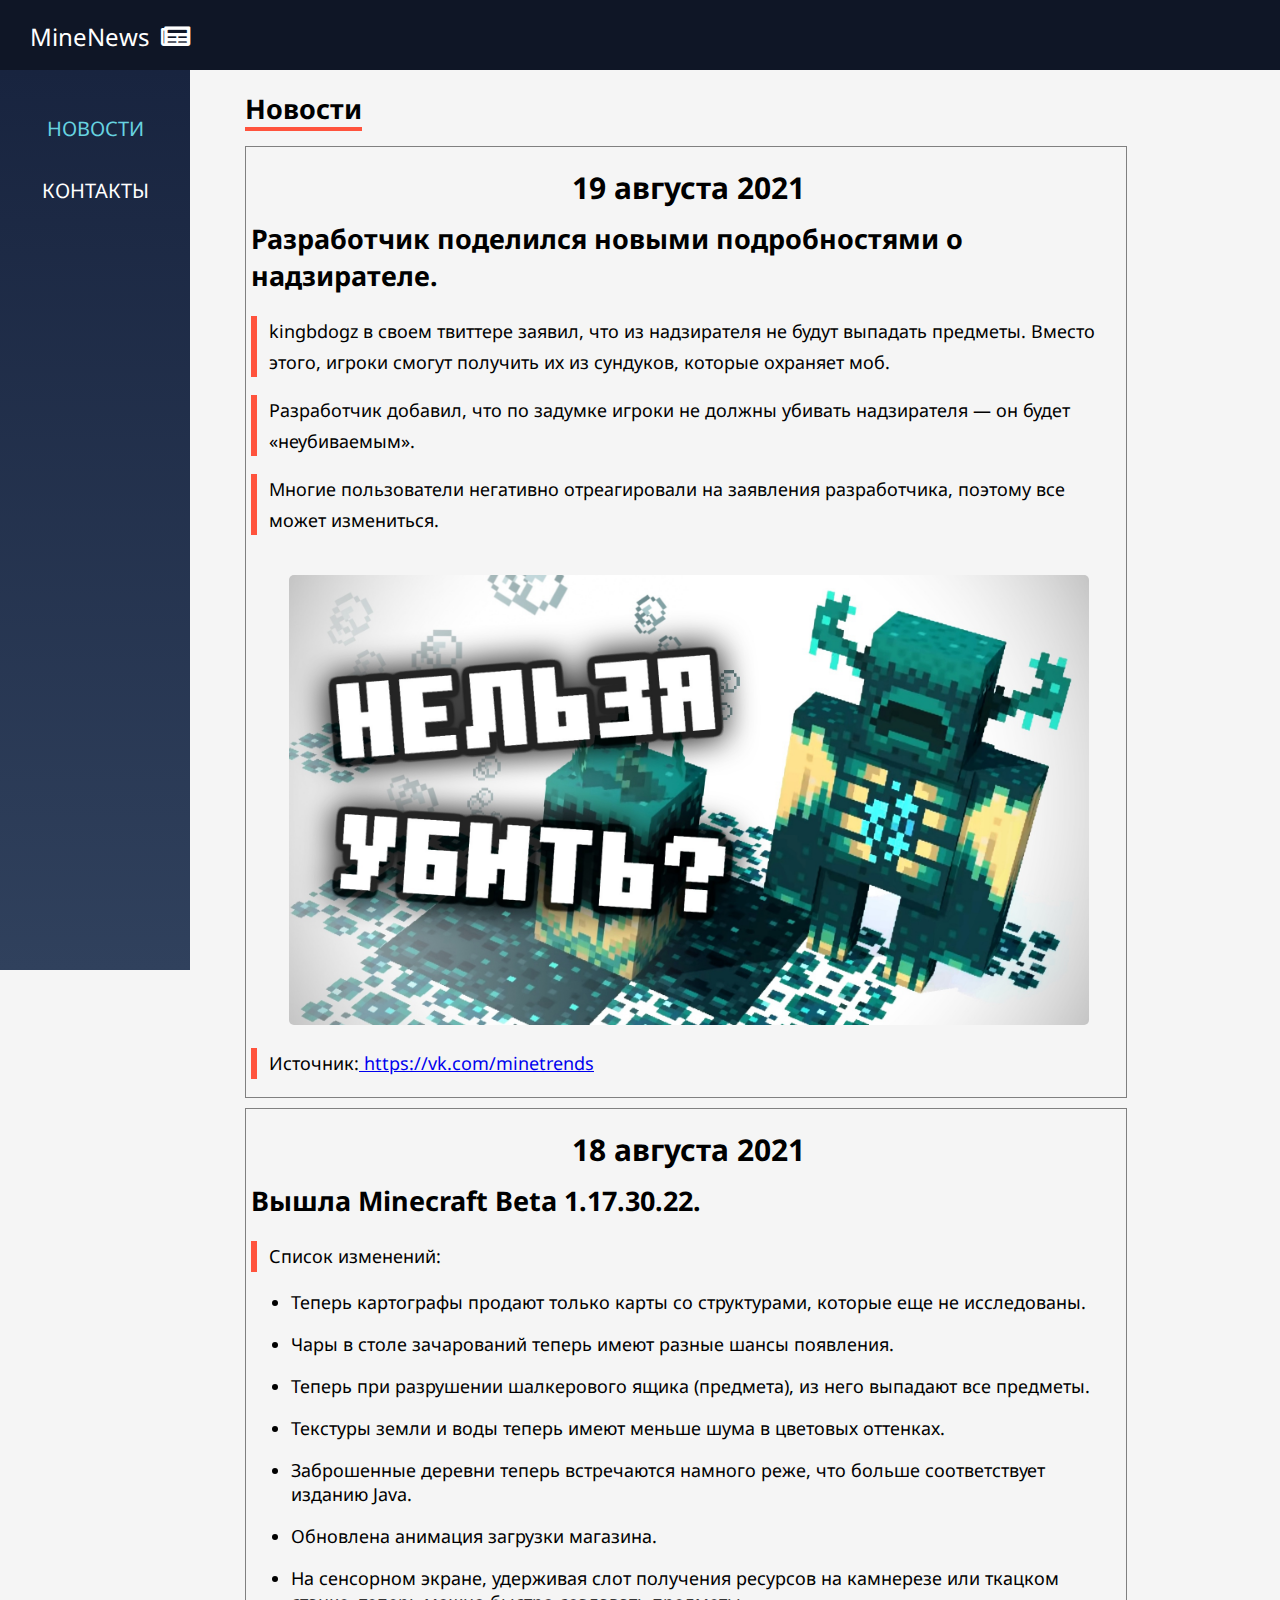
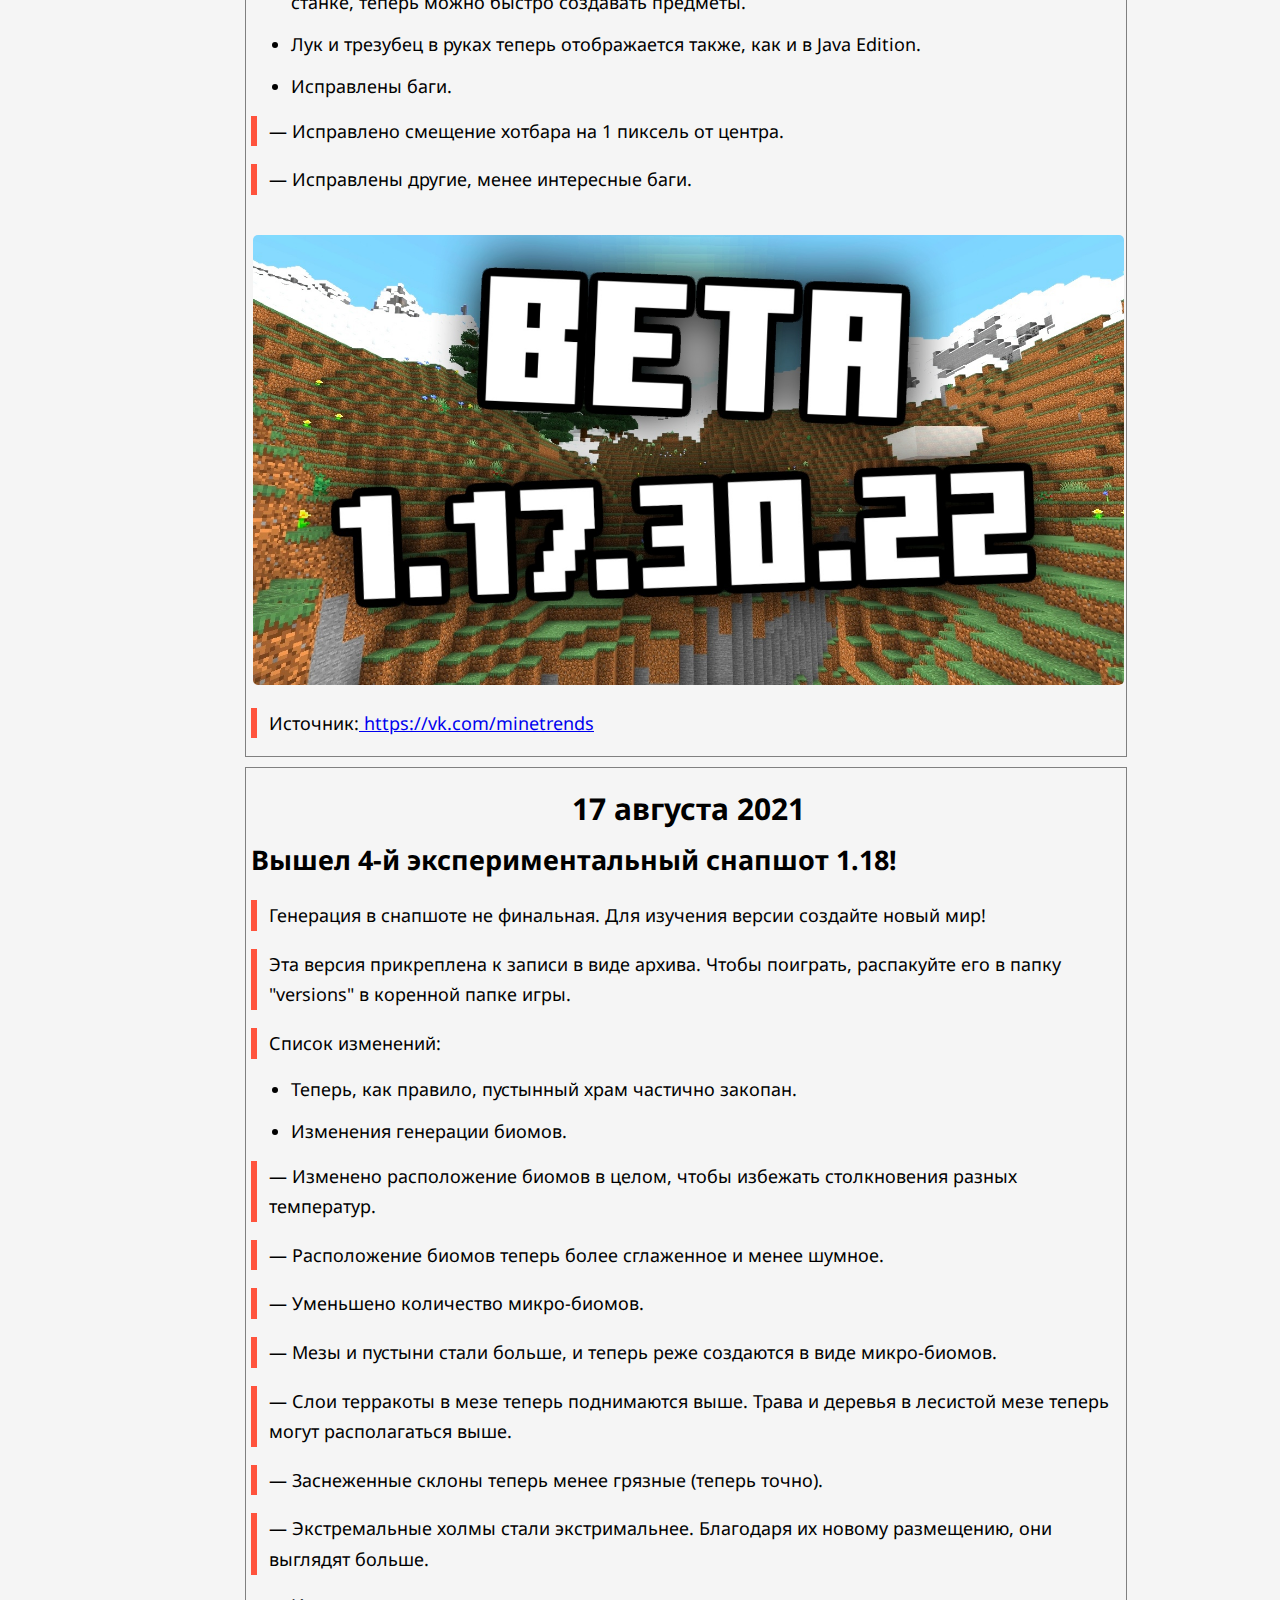
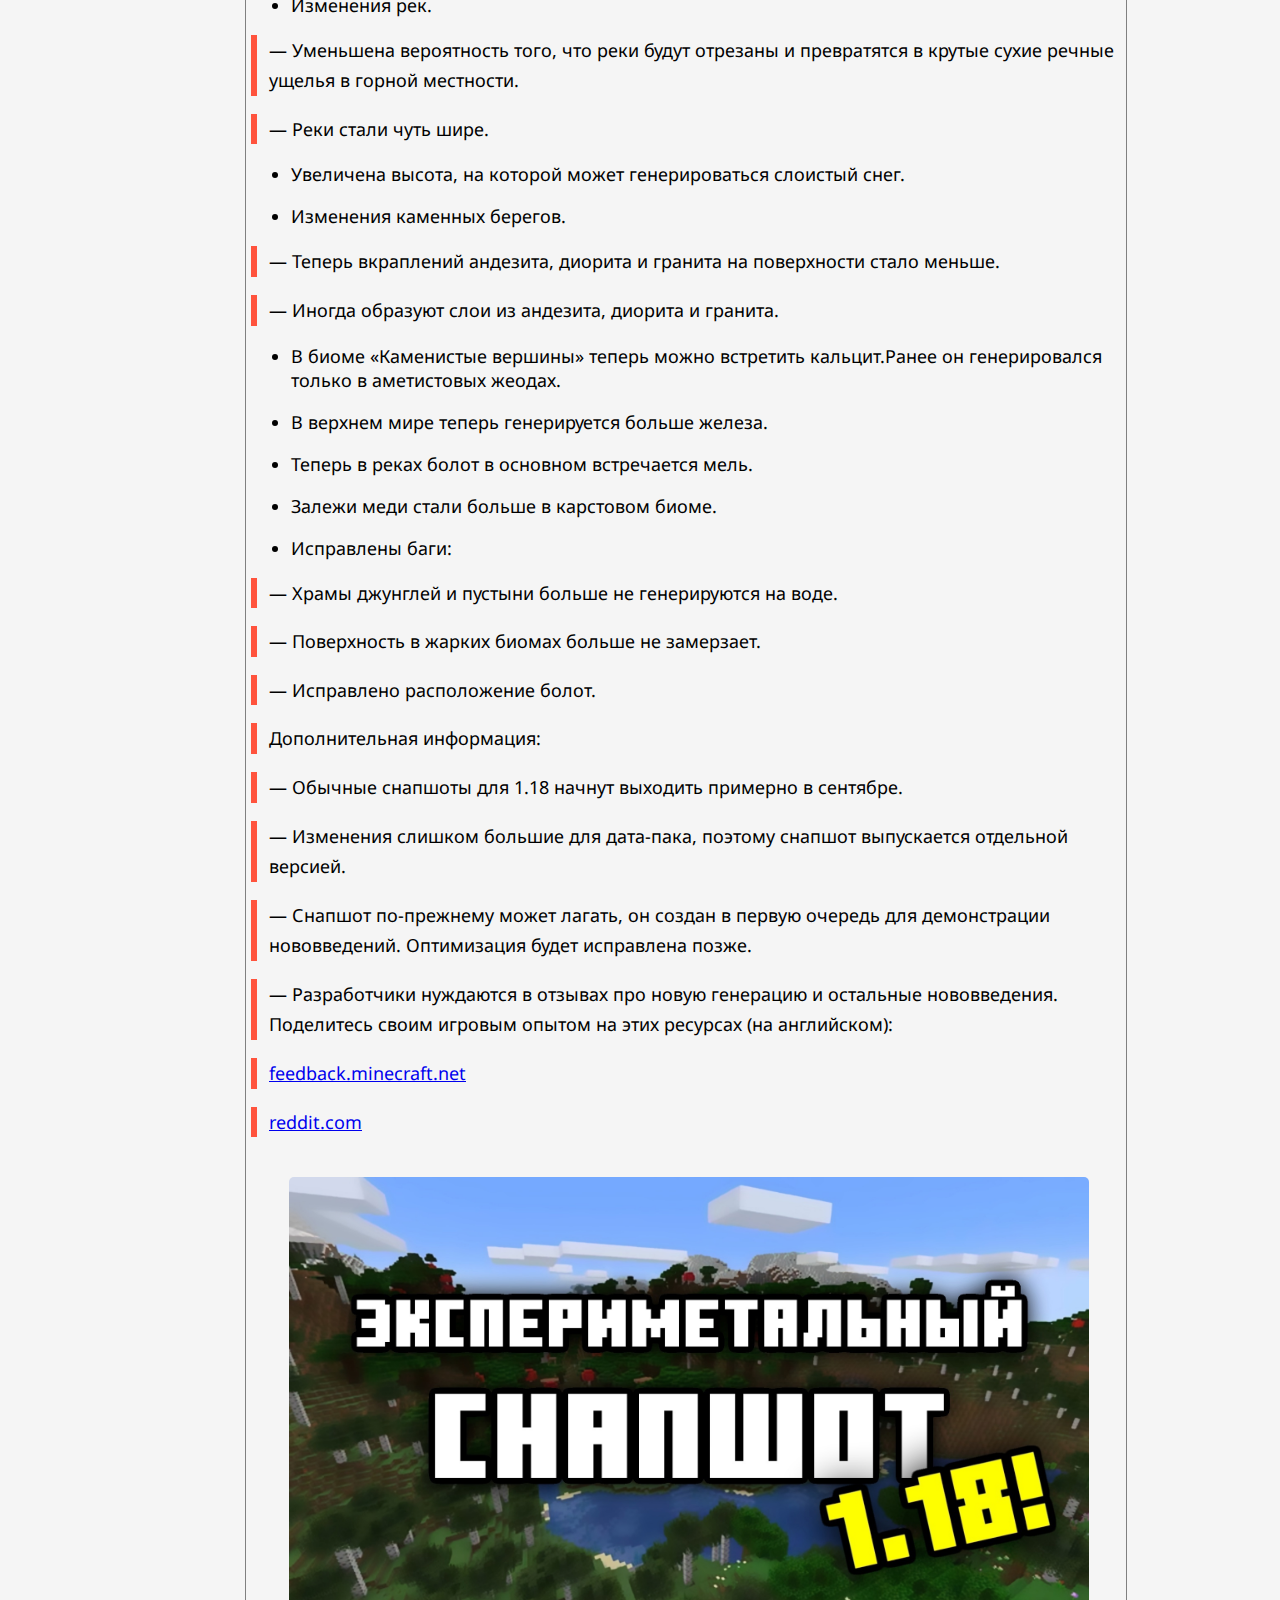
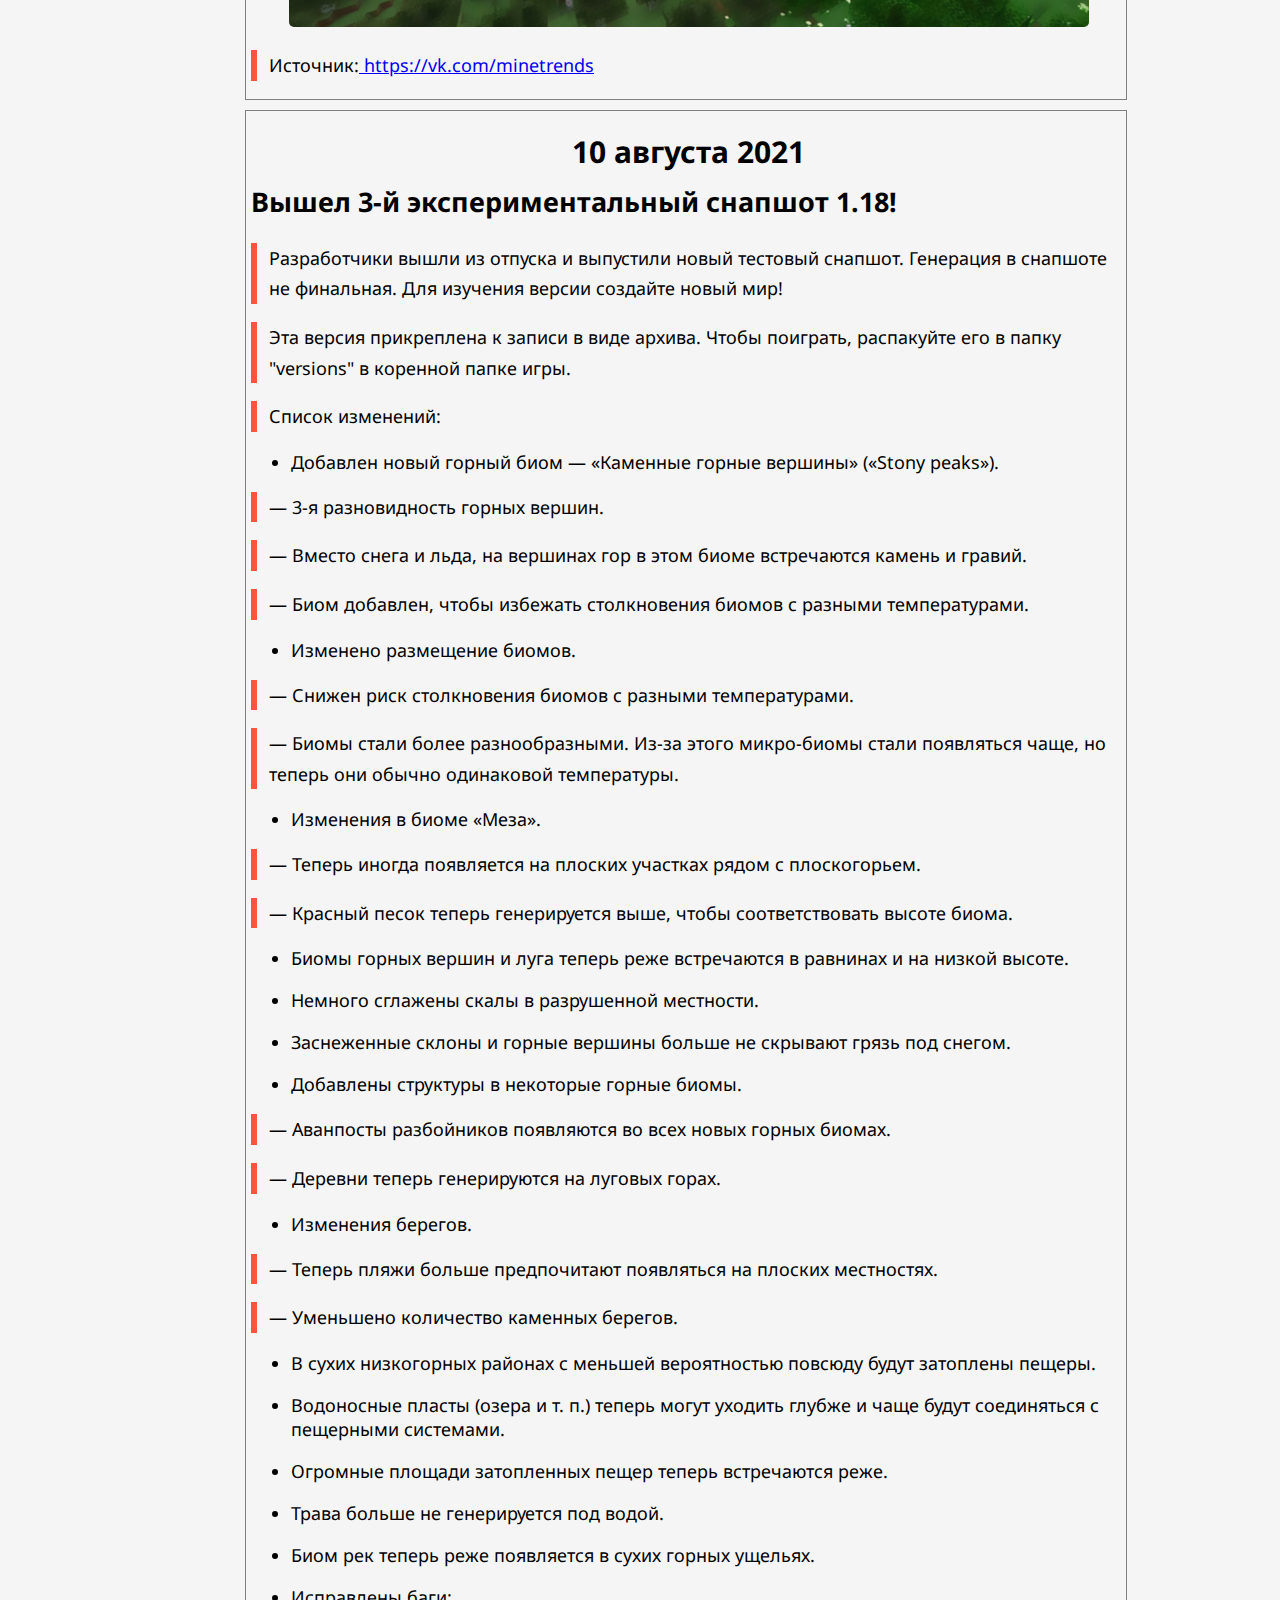
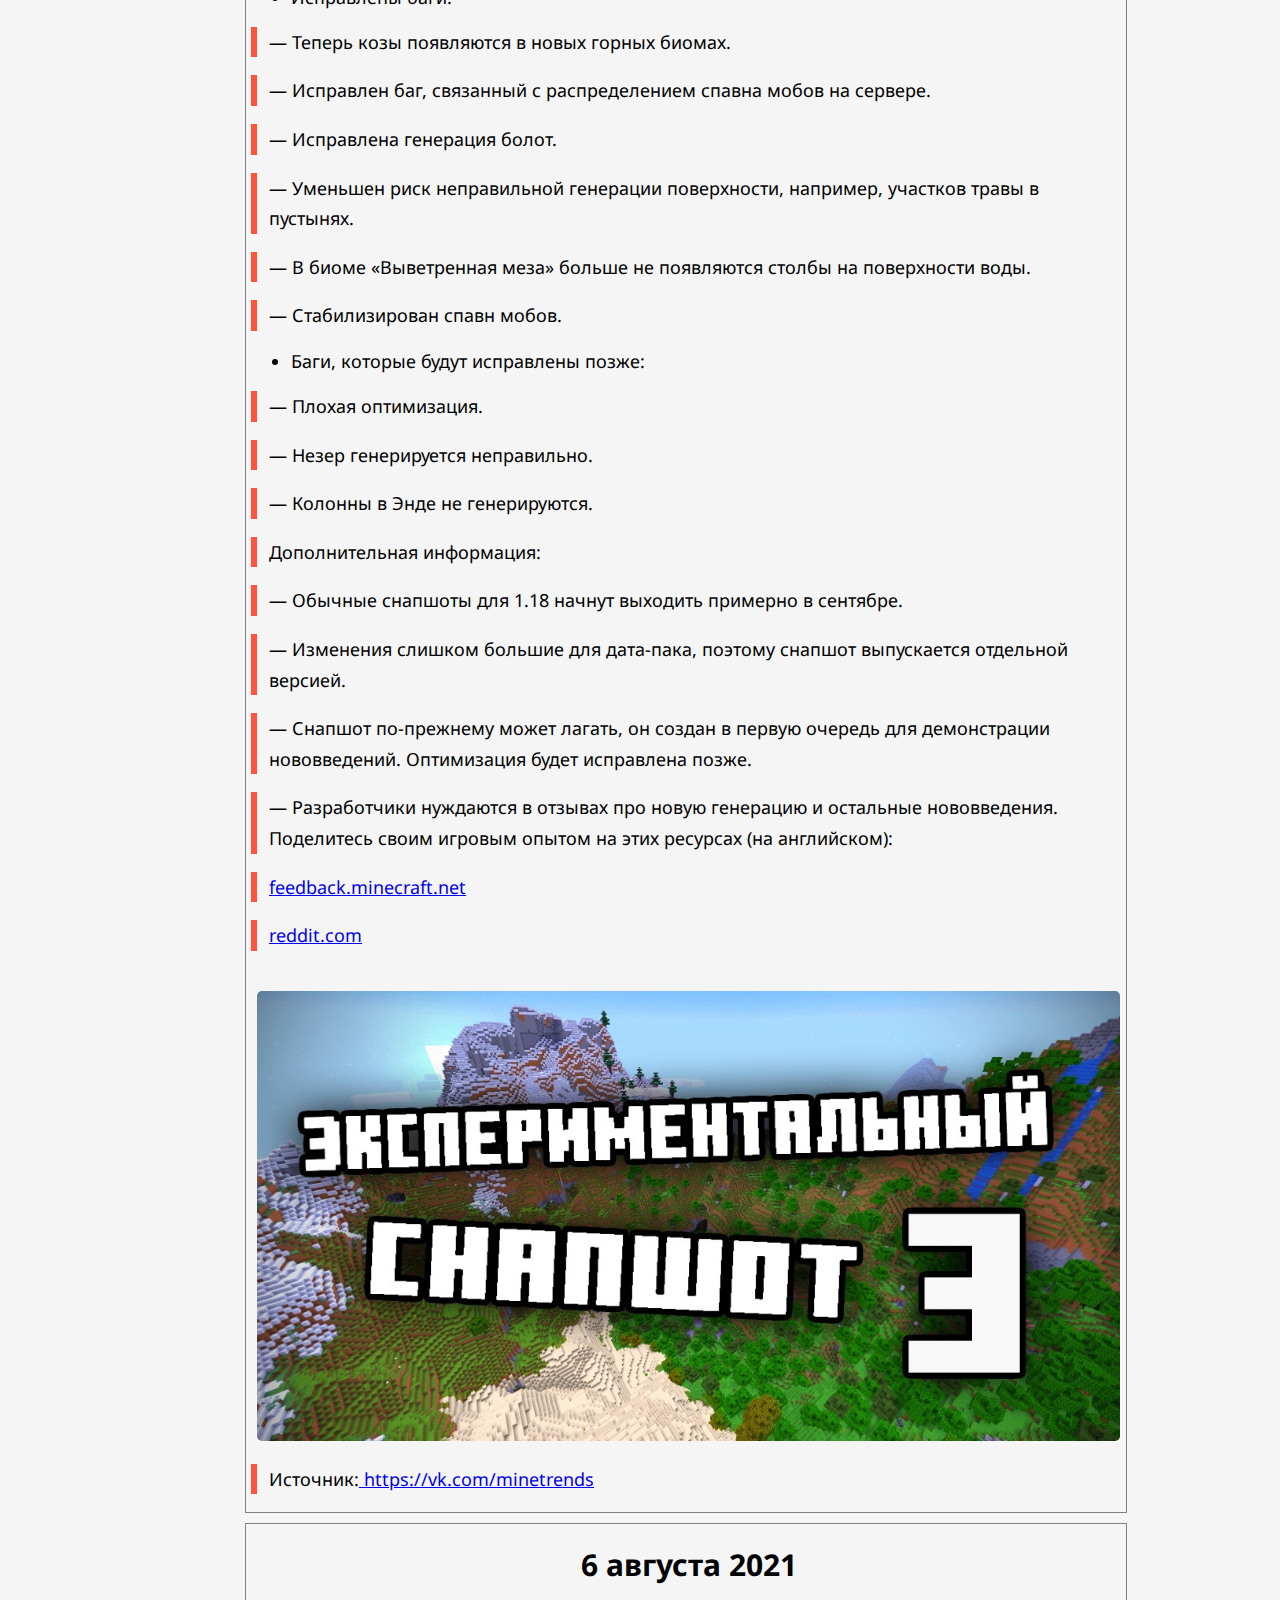
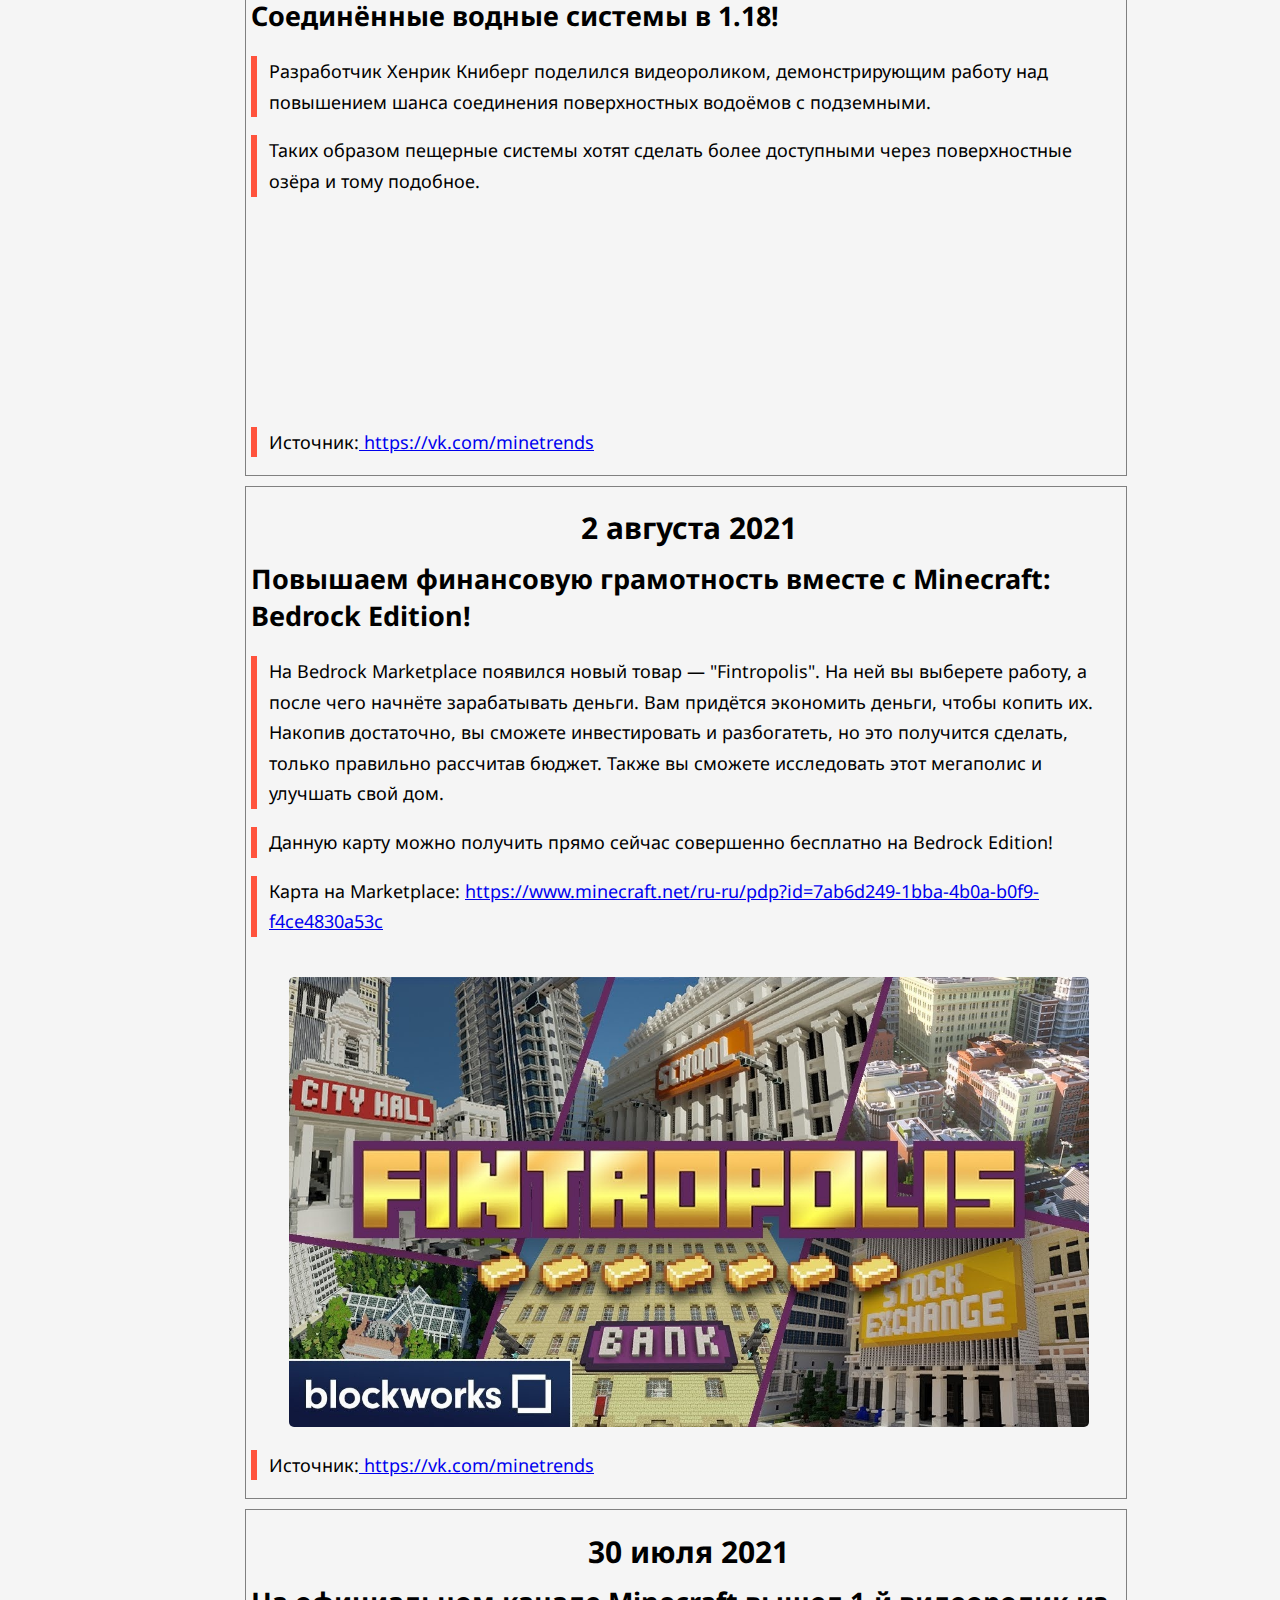
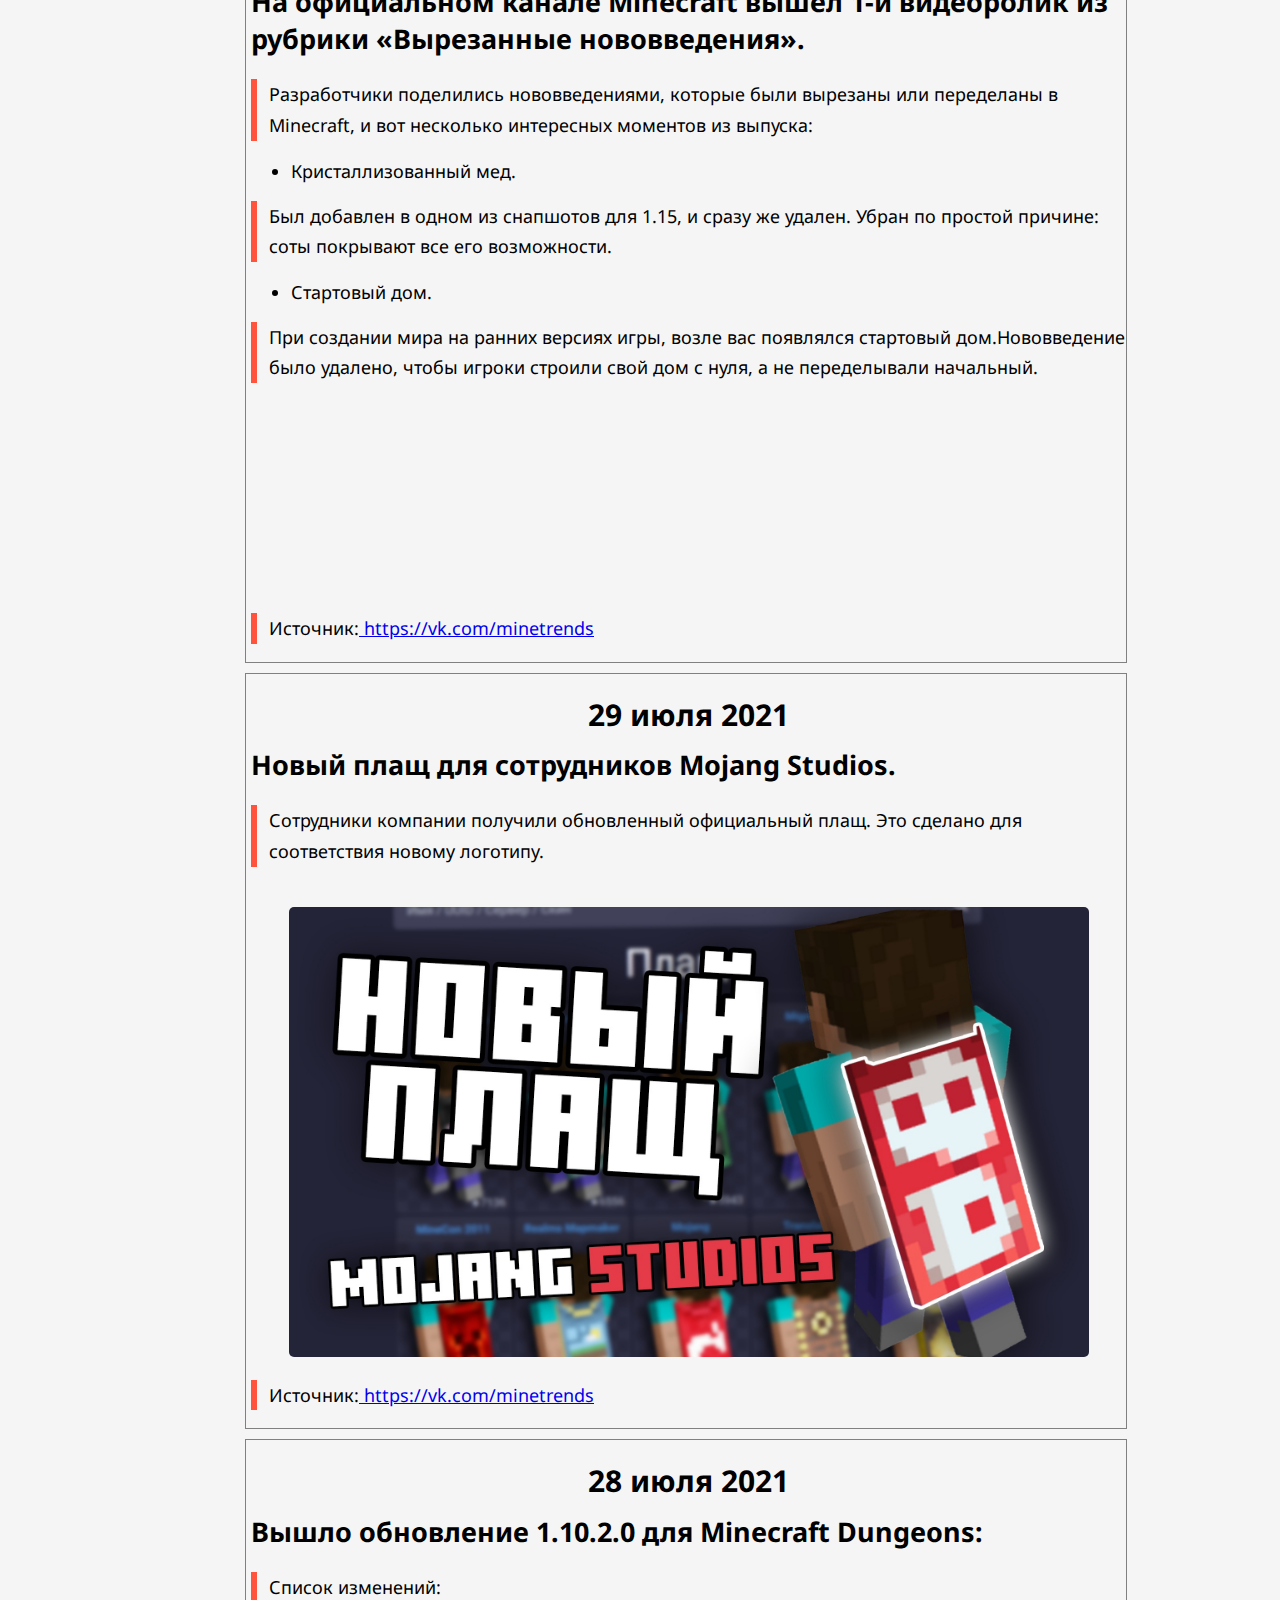
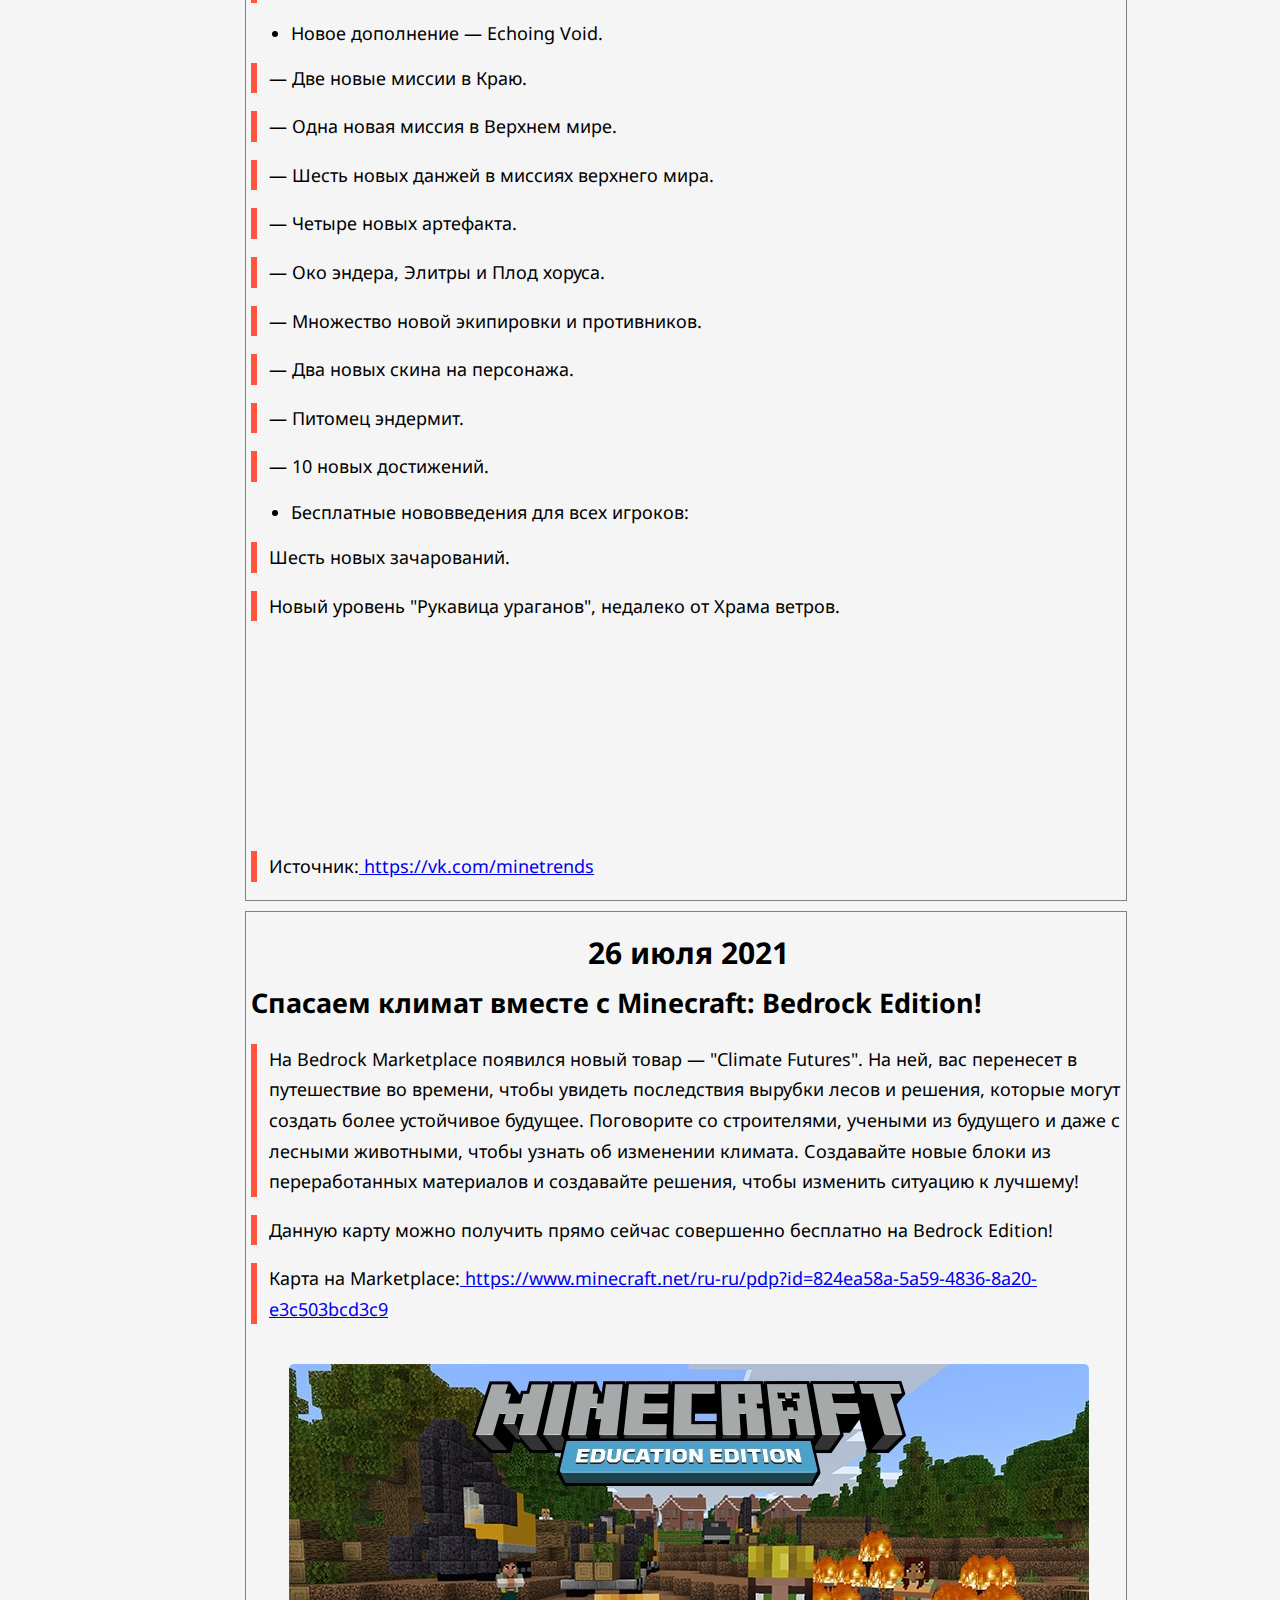
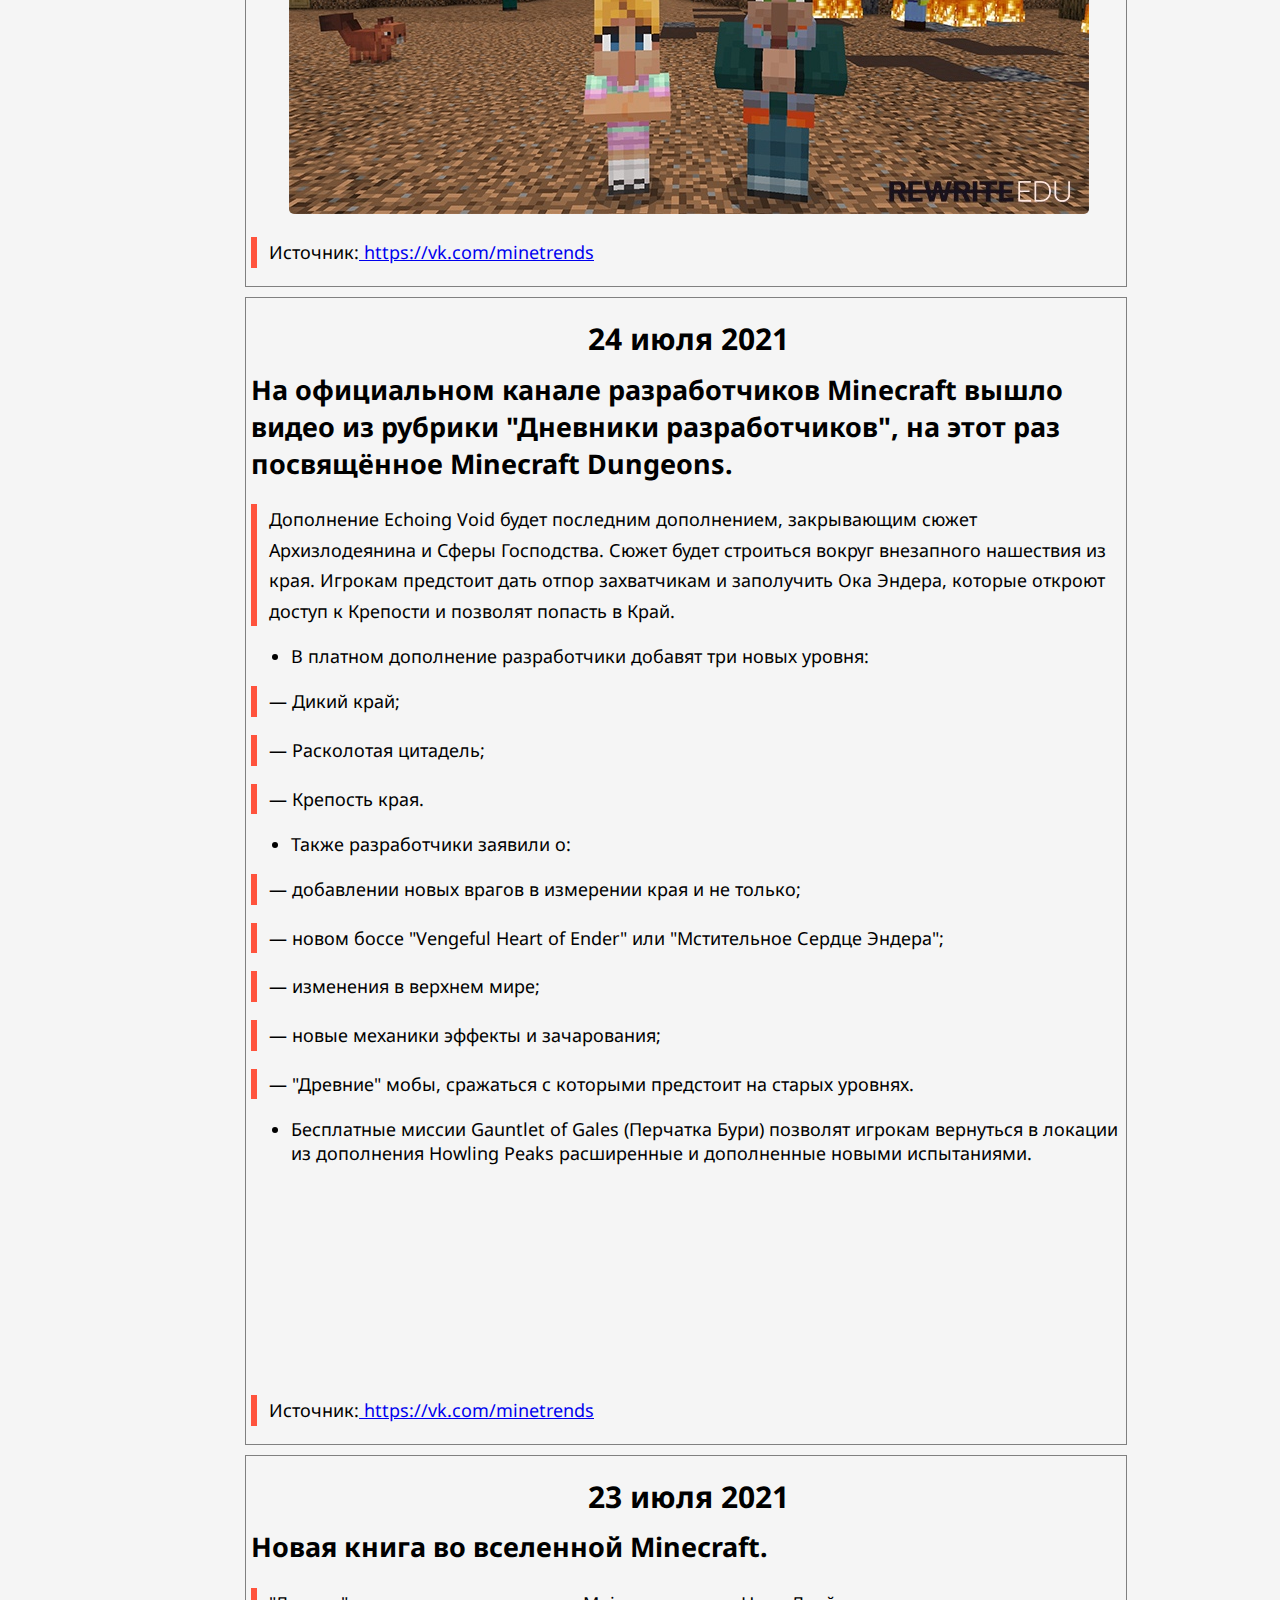
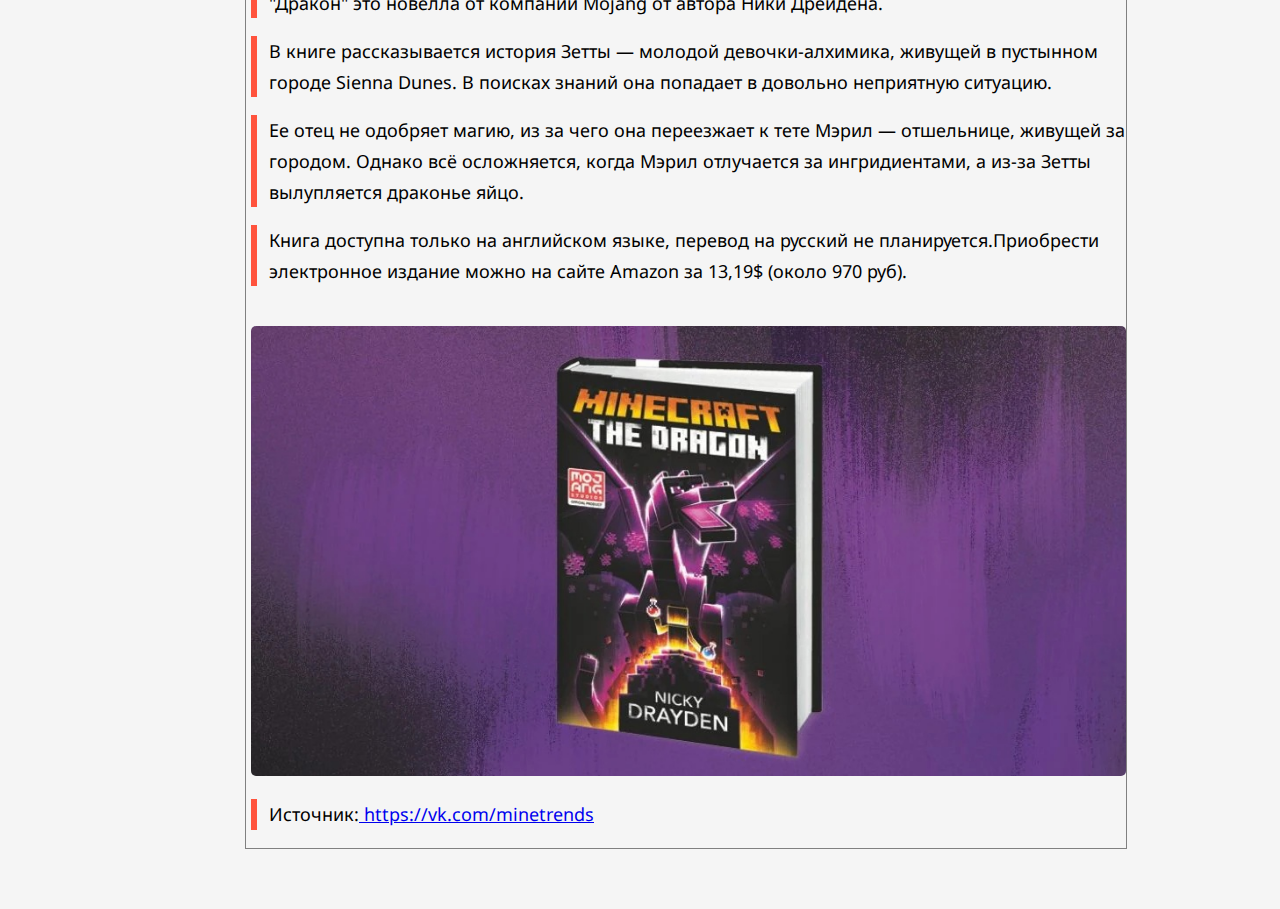
==== index.html @ d1b3a516 "Add files via upload" ====
<!DOCTYPE html>
<html>
    <head>
        <meta charset="UTF-8" />
        <link rel="stylesheet" type="text/css" href="css/style.css"/>
        <meta name="viewport" content="width=device-width, initial-scale=1.0" />
        <link rel="stylesheet" href="https://cdnjs.cloudflare.com/ajax/libs/font-awesome/5.15.2/css/all.min.css" />
        <meta name="google-site-verification" content="69soJ_u6wqArK-Qia7vToe_e_u_uQTwX_ipUQYb4bTk" />
        <title>MineNews</title>
    </head>

    

    <body>

        <header>
            <a href="index.html">
                MineNews
                <i class="fas fa-newspaper logo"></i>
            </a>

            <i id="menu-btn" class="fas fa-bars" onclick="show()"></i>
        </header>

        <div class="page-container">

            <aside id="side-menu">
                <a href="index.html" id="novosti">Новости</a>
                <a href="pages/contacte.html">Контакты</a>
            </aside>

            <main>
                <h2 class="title">Новости</h2>

                <div id="ramka">
                    <h1>19 августа 2021</h1>

                    <h2>Разработчик поделился новыми подробностями о надзирателе.</h2>

                    <p>kingbdogz в своем твиттере заявил, что из надзирателя не будут выпадать предметы. Вместо этого, игроки смогут получить их из сундуков, которые охраняет моб.</p>
                    <p>Разработчик добавил, что по задумке игроки не должны убивать надзирателя — он будет «неубиваемым».</p>
                    <p>Многие пользователи негативно отреагировали на заявления разработчика, поэтому все может измениться.</p>

                    <div class="gallery">
                        <a target="_blank" href="images/KN-55eoRIk8.jpg">
                            <img src="images/KN-55eoRIk8.jpg">
                        </a>
                    </div>
                    <p>Источник:<a href="https://vk.com/minetrends"> https://vk.com/minetrends</a></p>

                </div>

                <div id="ramka">
                    <h1>18 августа 2021</h1>
                    
                    <h2>Вышла Minecraft Beta 1.17.30.22.</h2>

                    <p>Список изменений:</p>
                    <ul>
                        <li>Теперь картографы продают только карты со структурами, которые еще не исследованы.</li>
                    </ul>

                    <ul>
                        <li>Чары в столе зачарований теперь имеют разные шансы появления.                        </li>
                    </ul>

                    <ul>
                        <li>Теперь при разрушении шалкерового ящика (предмета), из него выпадают все предметы.</li>
                    </ul>

                    <ul>
                        <li>Текстуры земли и воды теперь имеют меньше шума в цветовых оттенках.</li>
                    </ul>

                    <ul>
                        <li>Заброшенные деревни теперь встречаются намного реже, что больше соответствует изданию Java.</li>
                    </ul>

                    <ul>
                        <li>Обновлена анимация загрузки магазина.</li>
                    </ul>

                    <ul>
                        <li>На сенсорном экране, удерживая слот получения ресурсов на камнерезе или ткацком станке, теперь можно быстро создавать предметы.</li>
                    </ul>

                    <ul>
                        <li>Лук и трезубец в руках теперь отображается также, как и в Java Edition.</li>
                    </ul>

                    <ul>
                        <li>Исправлены баги.</li>
                    </ul>
                    <p>— Исправлено смещение хотбара на 1 пиксель от центра.</p>
                    <p>— Исправлены другие, менее интересные баги.</p>

                    <div class="gallery">
                        <a target="_blank" href="images/cYke-NKfjx0.jpg">
                            <img src="images/cYke-NKfjx0.jpg">
                        </a>
                    </div>
                    <p>Источник:<a href="https://vk.com/minetrends"> https://vk.com/minetrends</a></p>

                </div>
                
                <div id="ramka">
                    <h1>17 августа 2021</h1>

                    <h2>Вышел 4-й экспериментальный снапшот 1.18!</h2>

                    <p>Генерация в снапшоте не финальная. Для изучения версии создайте новый мир!</p>

                    <p>Эта версия прикреплена к записи в виде архива. Чтобы поиграть, распакуйте его в папку "versions" в коренной папке игры.</p>
                
                    <p>Список изменений:</p>
                    <ul>
                        <li>Теперь, как правило, пустынный храм частично закопан.</li>
                    </ul>

                    <ul>
                        <li>Изменения генерации биомов.</li>
                    </ul>
                    <p>— Изменено расположение биомов в целом, чтобы избежать столкновения разных температур.</p>
                    <p>— Расположение биомов теперь более сглаженное и менее шумное.</p>
                    <p>— Уменьшено количество микро-биомов.</p>
                    <p>— Мезы и пустыни стали больше, и теперь реже создаются в виде микро-биомов.</p>
                    <p>— Слои терракоты в мезе теперь поднимаются выше. Трава и деревья в лесистой мезе теперь могут располагаться выше.</p>
                    <p>— Заснеженные склоны теперь менее грязные (теперь точно).</p>
                    <p>— Экстремальные холмы стали экстримальнее. Благодаря их новому размещению, они выглядят больше.</p>
                    
                    <ul>
                        <li>Изменения рек.</li>
                    </ul>
                    <p>— Уменьшена вероятность того, что реки будут отрезаны и превратятся в крутые сухие речные ущелья в горной местности.</p>
                    <p>— Реки стали чуть шире.</p>

                    <ul>
                        <li>Увеличена высота, на которой может генерироваться слоистый снег.</li>
                    </ul>

                    <ul>
                        <li>Изменения каменных берегов.</li>
                    </ul>
                    <p>— Теперь вкраплений андезита, диорита и гранита на поверхности стало меньше.</p>
                    <p>— Иногда образуют слои из андезита, диорита и гранита.</p>

                    <ul>
                        <li>В биоме «Каменистые вершины» теперь можно встретить кальцит.Ранее он генерировался только в аметистовых жеодах.</li>
                    </ul>

                    <ul>
                        <li>В верхнем мире теперь генерируется больше железа.</li>
                    </ul>

                    <ul>
                        <li>Теперь в реках болот в основном встречается мель.</li>
                    </ul>

                    <ul>
                        <li> Залежи меди стали больше в карстовом биоме.</li>
                    </ul>

                    <ul>
                        <li>Исправлены баги:</li>
                    </ul>
                    <p>— Храмы джунглей и пустыни больше не генерируются на воде.</p>
                    <p>— Поверхность в жарких биомах больше не замерзает.</p>
                    <p>— Исправлено расположение болот.</p>

                    <p>Дополнительная информация:</p>
                    <p>— Обычные снапшоты для 1.18 начнут выходить примерно в сентябре.</p>
                    <p>— Изменения слишком большие для дата-пака, поэтому снапшот выпускается отдельной версией.</p>
                    <p>— Снапшот по-прежнему может лагать, он создан в первую очередь для демонстрации нововведений. Оптимизация будет исправлена позже.</p>
                    <p>— Разработчики нуждаются в отзывах про новую генерацию и остальные нововведения. Поделитесь своим игровым опытом на этих ресурсах (на английском):</p>
                    <p><a href="https://feedback.minecraft.net/hc/en-us/community/posts/4404932443405-Caves-Cliffs-World-Generation-Experimental-Snapshot-Feedback" >feedback.minecraft.net</a></p>
                    <p><a href="https://www.reddit.com/r/Minecraft/comments/p1pc9d/minecraft_118_experimental_snapshot_3_is_out/" >reddit.com</a></p>

                    <div class="gallery">
                        <a target="_blank" href="images/u7j31KGaz8U.jpg">
                            <img src="images/u7j31KGaz8U.jpg">
                        </a>
                    </div>
                    <p>Источник:<a href="https://vk.com/minetrends"> https://vk.com/minetrends</a></p>
                </div>

                <div id="ramka">
                    <h1>10 августа 2021</h1>

                    <h2>Вышел 3-й экспериментальный снапшот 1.18!</h2>
                    
                    <p>Разработчики вышли из отпуска и выпустили новый тестовый снапшот. Генерация в снапшоте не финальная. Для изучения версии создайте новый мир!</p>
                    
                    <p>Эта версия прикреплена к записи в виде архива. Чтобы поиграть, распакуйте его в папку "versions" в коренной папке игры.</p>
                    
                    <p>Список изменений:</p>
                    <ul>
                        <li>Добавлен новый горный биом — «Каменные горные вершины» («Stony peaks»).</li>
                    </ul>
                    <p>— 3-я разновидность горных вершин.</p>
                    <p>— Вместо снега и льда, на вершинах гор в этом биоме встречаются камень и гравий.</p>
                    <p>— Биом добавлен, чтобы избежать столкновения биомов с разными температурами.</p>
                     
                    <ul>
                        <li>Изменено размещение биомов.</li>
                    </ul>
                    <p>— Снижен риск столкновения биомов с разными температурами.</p>
                    <p>— Биомы стали более разнообразными. Из-за этого микро-биомы стали появляться чаще, но теперь они обычно одинаковой температуры.</p>
                    
                    <ul>
                        <li>Изменения в биоме «Меза».</li>
                    </ul>
                    <p>— Теперь иногда появляется на плоских участках рядом с плоскогорьем.</p>
                    <p>— Красный песок теперь генерируется выше, чтобы соответствовать высоте биома.</p>
                    
                    <ul>
                        <li>Биомы горных вершин и луга теперь реже встречаются в равнинах и на низкой высоте.</li>
                    </ul>

                    <ul>
                        <li>Немного сглажены скалы в разрушенной местности.</li>
                    </ul>

                    <ul>
                        <li>Заснеженные склоны и горные вершины больше не скрывают грязь под снегом.</li>
                    </ul>

                    <ul>
                        <li>Добавлены структуры в некоторые горные биомы.</li>
                    </ul>
                    <p>— Аванпосты разбойников появляются во всех новых горных биомах.</p>
                    <p>— Деревни теперь генерируются на луговых горах.                    </p>

                    <ul>
                        <li>Изменения берегов.</li>
                    </ul>
                    <p>— Теперь пляжи больше предпочитают появляться на плоских местностях.</p>
                    <p>— Уменьшено количество каменных берегов.</p>

                    <ul>
                        <li> В сухих низкогорных районах с меньшей вероятностью повсюду будут затоплены пещеры.</li>
                    </ul>

                    <ul>
                        <li>Водоносные пласты (озера и т. п.) теперь могут уходить глубже и чаще будут соединяться с пещерными системами.                        </li>
                    </ul>

                    <ul>
                        <li>Огромные площади затопленных пещер теперь встречаются реже.                        </li>
                    </ul>

                    <ul>
                        <li>Трава больше не генерируется под водой.</li>
                    </ul>

                    <ul>
                        <li>Биом рек теперь реже появляется в сухих горных ущельях.</li>
                    </ul>

                    <ul>
                        <li>Исправлены баги:</li>
                    </ul>
                    <p>— Теперь козы появляются в новых горных биомах.</p>
                    <p>— Исправлен баг, связанный с распределением спавна мобов на сервере.</p>
                    <p>— Исправлена генерация болот.</p>
                    <p>— Уменьшен риск неправильной генерации поверхности, например, участков травы в пустынях.</p>
                    <p>— В биоме «Выветренная меза» больше не появляются столбы на поверхности воды.</p>
                    <p>— Стабилизирован спавн мобов.</p>

                    <ul>
                        <li>Баги, которые будут исправлены позже:</li>
                    </ul>
                    <p>— Плохая оптимизация.</p>
                    <p>— Незер генерируется неправильно.</p>
                    <p>— Колонны в Энде не генерируются.</p>

                    <p>Дополнительная информация:</p>
                    <p>— Обычные снапшоты для 1.18 начнут выходить примерно в сентябре.</p>
                    <p>— Изменения слишком большие для дата-пака, поэтому снапшот выпускается отдельной версией.</p>
                    <p>— Снапшот по-прежнему может лагать, он создан в первую очередь для демонстрации нововведений. Оптимизация будет исправлена позже.</p>
                    <p>— Разработчики нуждаются в отзывах про новую генерацию и остальные нововведения. Поделитесь своим игровым опытом на этих ресурсах (на английском):</p>
                    <p><a href="https://feedback.minecraft.net/hc/en-us/community/posts/4404932443405-Caves-Cliffs-World-Generation-Experimental-Snapshot-Feedback" >feedback.minecraft.net</a></p>
                    <p><a href="https://www.reddit.com/r/Minecraft/comments/p1pc9d/minecraft_118_experimental_snapshot_3_is_out/" >reddit.com</a></p>

                    <div class="gallery">
                        <a target="_blank" href="images/owfOd1Vm3C4.jpg">
                            <img src="images/owfOd1Vm3C4.jpg">
                        </a>
                    </div>
                    <p>Источник:<a href="https://vk.com/minetrends"> https://vk.com/minetrends</a></p>

                </div>

                <div id="ramka">
                    <h1>6 августа 2021</h1>
                    <h2>Соединённые водные системы в 1.18!</h2>
                    <p>Разработчик Хенрик Книберг поделился видеороликом, демонстрирующим работу над повышением шанса соединения поверхностных водоёмов с подземными.</p>
                    <p>Таких образом пещерные системы хотят сделать более доступными через поверхностные озёра и тому подобное.                </p>
                    
                    <a href="https://www.youtube.com/watch?v=u0l_h8-LIaw"> <video class="vidio" muted autoplay loop  src="resources/Connected water systems.mp4"></video></a>
                    
                    <p>Источник:<a href="https://vk.com/minetrends"> https://vk.com/minetrends</a></p>
                </div>

                <div id="ramka">
                    <h1>2 августа 2021</h1>
                    <h2>Повышаем финансовую грамотность вместе с Minecraft: Bedrock Edition!</h2>
                    <p>На Bedrock Marketplace появился новый товар — "Fintropolis". На ней вы выберете работу, а после чего начнёте зарабатывать деньги. Вам придётся экономить деньги, чтобы копить их. Накопив достаточно, вы сможете инвестировать и разбогатеть, но это получится сделать, только правильно рассчитав бюджет. Также вы сможете исследовать этот мегаполис и улучшать свой дом.                </p>
                    <p>Данную карту можно получить прямо сейчас совершенно бесплатно на Bedrock Edition!</p>
                    <p>Карта на Marketplace: <a href="https://www.minecraft.net/ru-ru/pdp?id=7ab6d249-1bba-4b0a-b0f9-f4ce4830a53c">https://www.minecraft.net/ru-ru/pdp?id=7ab6d249-1bba-4b0a-b0f9-f4ce4830a53c</a></p>
                    <div class="gallery">
                        <a target="_blank" href="images/6nvz9S1HdhM.jpg">
                            <img src="images/6nvz9S1HdhM.jpg">
                        </a>
                    </div>
                    <p>Источник:<a href="https://vk.com/minetrends"> https://vk.com/minetrends</a></p>
                </div>

                <div id="ramka">
                    <h1>30 июля 2021</h1>
                    <h2>На официальном канале Minecraft вышел 1-й видеоролик из рубрики «Вырезанные нововведения».</h2>
                    <p>Разработчики поделились нововведениями, которые были вырезаны или переделаны в Minecraft, и вот несколько интересных моментов из выпуска:                </p>
                    <ul>
                        <li>Кристаллизованный мед.</li>
                    </ul>       
                    <p>Был добавлен в одном из снапшотов для 1.15, и сразу же удален.
                        Убран по простой причине: соты покрывают все его возможности.
                    </p>
                    <ul>
                        <li>Стартовый дом.</li>
                    </ul>
                    <p>При создании мира на ранних версиях игры, возле вас появлялся стартовый дом.Нововведение было удалено, чтобы игроки строили свой дом с нуля, а не переделывали начальный.</p>
                    <a href="https://www.youtube.com/watch?v=6mMt4BA7DHk"> <video class="vidio" muted autoplay loop  src="resources/Episode 1_ The Features That Got Cut.mp4"></video></a>
                    <p>Источник:<a href="https://vk.com/minetrends"> https://vk.com/minetrends</a></p>
                </div>

                <div id="ramka">    
                    <h1>29 июля 2021</h1>
                    <h2>Новый плащ для сотрудников Mojang Studios.</h2>
                    <p>Сотрудники компании получили обновленный официальный плащ. Это сделано для соответствия новому логотипу.                </p>
                    <div class="gallery">
                        <a target="_blank" href="images/cfL-pEYUXFw.jpg">
                            <img src="images/cfL-pEYUXFw.jpg">
                        </a>
                    </div>
                    <p>Источник:<a href="https://vk.com/minetrends"> https://vk.com/minetrends</a></p>
                </div>

                <div id="ramka">
                    <h1>28 июля 2021</h1>
                    <h2>Вышло обновление 1.10.2.0 для Minecraft Dungeons:</h2>
                    <p>Список изменений:</p>
                    <ul>
                        <li>Новое дополнение — Echoing Void.</li>
                    </ul>
                    <p>— Две новые миссии в Краю.</p>
                    <p>— Одна новая миссия в Верхнем мире.</p>
                    <p>— Шесть новых данжей в миссиях верхнего мира.</p>
                    <p>— Четыре новых артефакта.</p>
                    <p>— Око эндера, Элитры и Плод хоруса.</p>
                    <p>— Множество новой экипировки и противников.</p>
                    <p>— Два новых скина на персонажа.</p>
                    <p>— Питомец эндермит.</p>
                    <p>— 10 новых достижений.</p>
                    <ul>
                        <li> Бесплатные нововведения для всех игроков:</li>
                    </ul>
                    <p>Шесть новых зачарований.</p>
                    <p>Новый уровень "Рукавица ураганов", недалеко от Храма ветров.</p>
                    <a href="https://www.youtube.com/watch?v=NMA4gEPbN-4"> <video class="vidio" muted autoplay loop  src="resources/Minecraft Dungeons_ Echoing Void – Official Launch Trailer.mp4"></video></a>
                    <p>Источник:<a href="https://vk.com/minetrends"> https://vk.com/minetrends</a></p>
                </div>

                <div id="ramka">
                    <h1>26 июля 2021</h1>
                    <h2>Спасаем климат вместе с Minecraft: Bedrock Edition!</h2>
                    <p>На Bedrock Marketplace появился новый товар — "Climate Futures". На ней, вас перенесет в путешествие во времени, чтобы увидеть последствия вырубки лесов и решения, которые могут создать более устойчивое будущее. Поговорите со строителями, учеными из будущего и даже с лесными животными, чтобы узнать об изменении климата. Создавайте новые блоки из переработанных материалов и создавайте решения, чтобы изменить ситуацию к лучшему!</p>
                    <p>Данную карту можно получить прямо сейчас совершенно бесплатно на Bedrock Edition!</p>
                    <p>Карта на Marketplace:<a href="https://www.minecraft.net/ru-ru/pdp?id=824ea58a-5a59-4836-8a20-e3c503bcd3c9"> https://www.minecraft.net/ru-ru/pdp?id=824ea58a-5a59-4836-8a20-e3c503bcd3c9</a></p>
                    <div class="gallery">
                        <a target="_blank" href="images/lHszeJxHo7s.jpg">
                            <img src="images/lHszeJxHo7s.jpg">
                        </a>
                    </div>
                    <p>Источник:<a href="https://vk.com/minetrends"> https://vk.com/minetrends</a></p>
                </div>

                <div id="ramka">
                    <h1>24 июля 2021</h1>
                    <h2>На официальном канале разработчиков Minecraft вышло видео из рубрики "Дневники разработчиков", на этот раз посвящённое Minecraft Dungeons.</h2>
                    <p>Дополнение Echoing Void будет последним дополнением, закрывающим сюжет Архизлодеянина и Cферы Господства. Сюжет будет строиться вокруг внезапного нашествия из края. Игрокам предстоит дать отпор захватчикам и заполучить Ока Эндера, которые откроют доступ к Крепости и позволят попасть в Край.</p>
                    
                    <ul>
                        <li>В платном дополнение разработчики добавят три новых уровня:</li>
                    </ul>
                    <p>— Дикий край;</p>
                    <p>— Расколотая цитадель;</p>
                    <p>— Крепость края.</p>
                    
                    <ul>
                        <li>Также разработчики заявили о:</li>
                    </ul>
                    <p>— добавлении новых врагов в измерении края и не только;</p>
                    <p>— новом боссе "Vengeful Heart of Ender" или "Мстительное Сердце Эндера";</p>
                    <p>— изменения в верхнем мире;</p>
                    <p>— новые механики эффекты и зачарования;</p>
                    <p>— "Древние" мобы, сражаться с которыми предстоит на старых уровнях.</p>
                
                    <ul>
                        <li>Бесплатные миссии Gauntlet of Gales (Перчатка Бури) позволят игрокам вернуться в локации из дополнения Howling Peaks расширенные и дополненные новыми испытаниями.</li></a>
                    </ul>
                    
                    <a href="https://www.youtube.com/watch?v=d4c6N71EvhU"> <video class="vidio" muted autoplay loop  src="resources/videoplayback.mp4"></video></a>
                
                    <p>Источник:<a href="https://vk.com/minetrends"> https://vk.com/minetrends</a></p>
                </div>

                <div id="ramka">
                    <h1>23 июля 2021</h1>
                    <h2>Новая книга во вселенной Minecraft.</h2> 
                    <p>"Дракон" это новелла от компании Mojang от автора Ники Дрейдена.</p>
                    <p>В книге рассказывается история Зетты — молодой девочки-алхимика, живущей в пустынном городе Sienna Dunes. В поисках знаний она попадает в довольно неприятную ситуацию.</p>
                    <p>Ее отец не одобряет магию, из за чего она переезжает к тете Мэрил — отшельнице, живущей за городом. Однако всё осложняется, когда Мэрил отлучается за ингридиентами, а из-за Зетты вылупляется драконье яйцо.</p>
                    <p>Книга доступна только на английском языке, перевод на русский не планируется.Приобрести электронное издание можно на сайте Amazon за 13,19$ (около 970 руб).</p>
                    
                    <div class="gallery">
                        <a target="_blank" href="images/57FVaaAUANk.jpg">
                            <img src="images/57FVaaAUANk.jpg">
                        </a>
                    </div>
                    <p>Источник:<a href="https://vk.com/minetrends"> https://vk.com/minetrends</a></p>
                </div>
            </main>

        </div>
        <script src="js/main.js"></script>
    </body>
</html>
---- css/style.css ----
@import url('https://fonts.googleapis.com/css2?family=Noto+Sans&display=swap');

*{
    box-sizing: border-box;
}

body{
    margin: 0;
    background-color: #f5f5f5;
    font-size: 18px;
    font-family: 'Noto Sans', sans-serif;
}

header{
    height: 70px;
    background-color: #0f1626;
    position: fixed;
    width: 100%;
    padding-top: 20px;
    padding-left: 30px;
    font-size: 24px;
}

header a{
    color: white;
    text-decoration: none;
}

.page-container{
    min-height: 100vh;
    padding-top: 70px;
}

main{
    margin: 10px 10% 60px 220px;
    padding: 0px 25px;
}

aside{
    width: 190px;
    height: 100vh;
    position: fixed;
    background: linear-gradient(to bottom, #18243f, #30415d);
    padding-top: 10px;
    font-size: 20px;
}

aside a{
    display: block;
    color:white;
    text-transform: uppercase;
    text-decoration: none;
    text-align: center;
    margin-top: 35px;
    
}

.logo{
    margin-left: 5px;
    font-size: 26px;
    
}

p{
    line-height: 170%;
    border-left: 6px solid #ff533d;
    padding-left: 12px;
}

.title{
    border-bottom: 4px solid #ff533d;
    margin-bottom: 5px;
    margin-top: 10px;
    display: inline-block;
}

h1{
    text-align: center;
    height: 30px;
    font-size: 30px;
}

.vidio{
    display: block;
    max-height: 50vh;
    margin: 40px auto;
    max-width: 100%;
    border-radius: 8px;
    
}

.gallery{
    display: flex;
    justify-content: space-around;
    flex-wrap: wrap;
    margin-top: 40px;
}

.gallery img{
    max-width: 100%;
    height: 50vh;
    object-fit: cover;
    border-radius: 5px;
    transition: all 0.3s;
}

.gallery img:hover{
    transform: scale(1.05);
    transition: all 0.3s;

}

.row{
    overflow: auto;
}

[class^="col-"]{
    float: left;
    padding: 5px;
}

.col-10 { width: 10%;}
.col-20 { width: 20%;}
.col-30 { width: 30%;}
.col-40 { width: 40%;}
.col-50 { width: 50%;}
.col-60 { width: 50%;}
.col-70 { width: 60%;}
.col-80 { width: 70%;}
.col-90 { width: 80%;}
.col-100 { width: 100%;}

.contact-list{
    line-height: 200%;
    list-style: linear-gradient(#ff533d, #ff533d);
}

#menu-btn{
    color: white;
    font-size: 28px;
    position: absolute;
    top: 22px;
    right: 25px;
    display: none;
}

#novosti{
    color: #67d3e0;
}

#contacta{
    color: #67d3e0;
}

#ramka{
    border: 1px solid grey;
    margin-top: 10px;
    padding-left: 5px;
    
}

.show{
    display: block !important;
}

@media (max-width: 768px){
    body{
        font-size: 16px;

    }

    [class^="col-"]{
        width: 100%;
    }

    main{
        margin: 0px;
        padding-top: 10px;
        padding-bottom: 15px;
    }

    aside{
        display: none;
        height: auto;
        width: 100%;
        padding-top: 0px;
        padding-bottom: 25px;
    }

    .gallery img{
        width: 130px;
        height: 130px;
        
    }

    #menu-btn{
        display: block;
    }
}
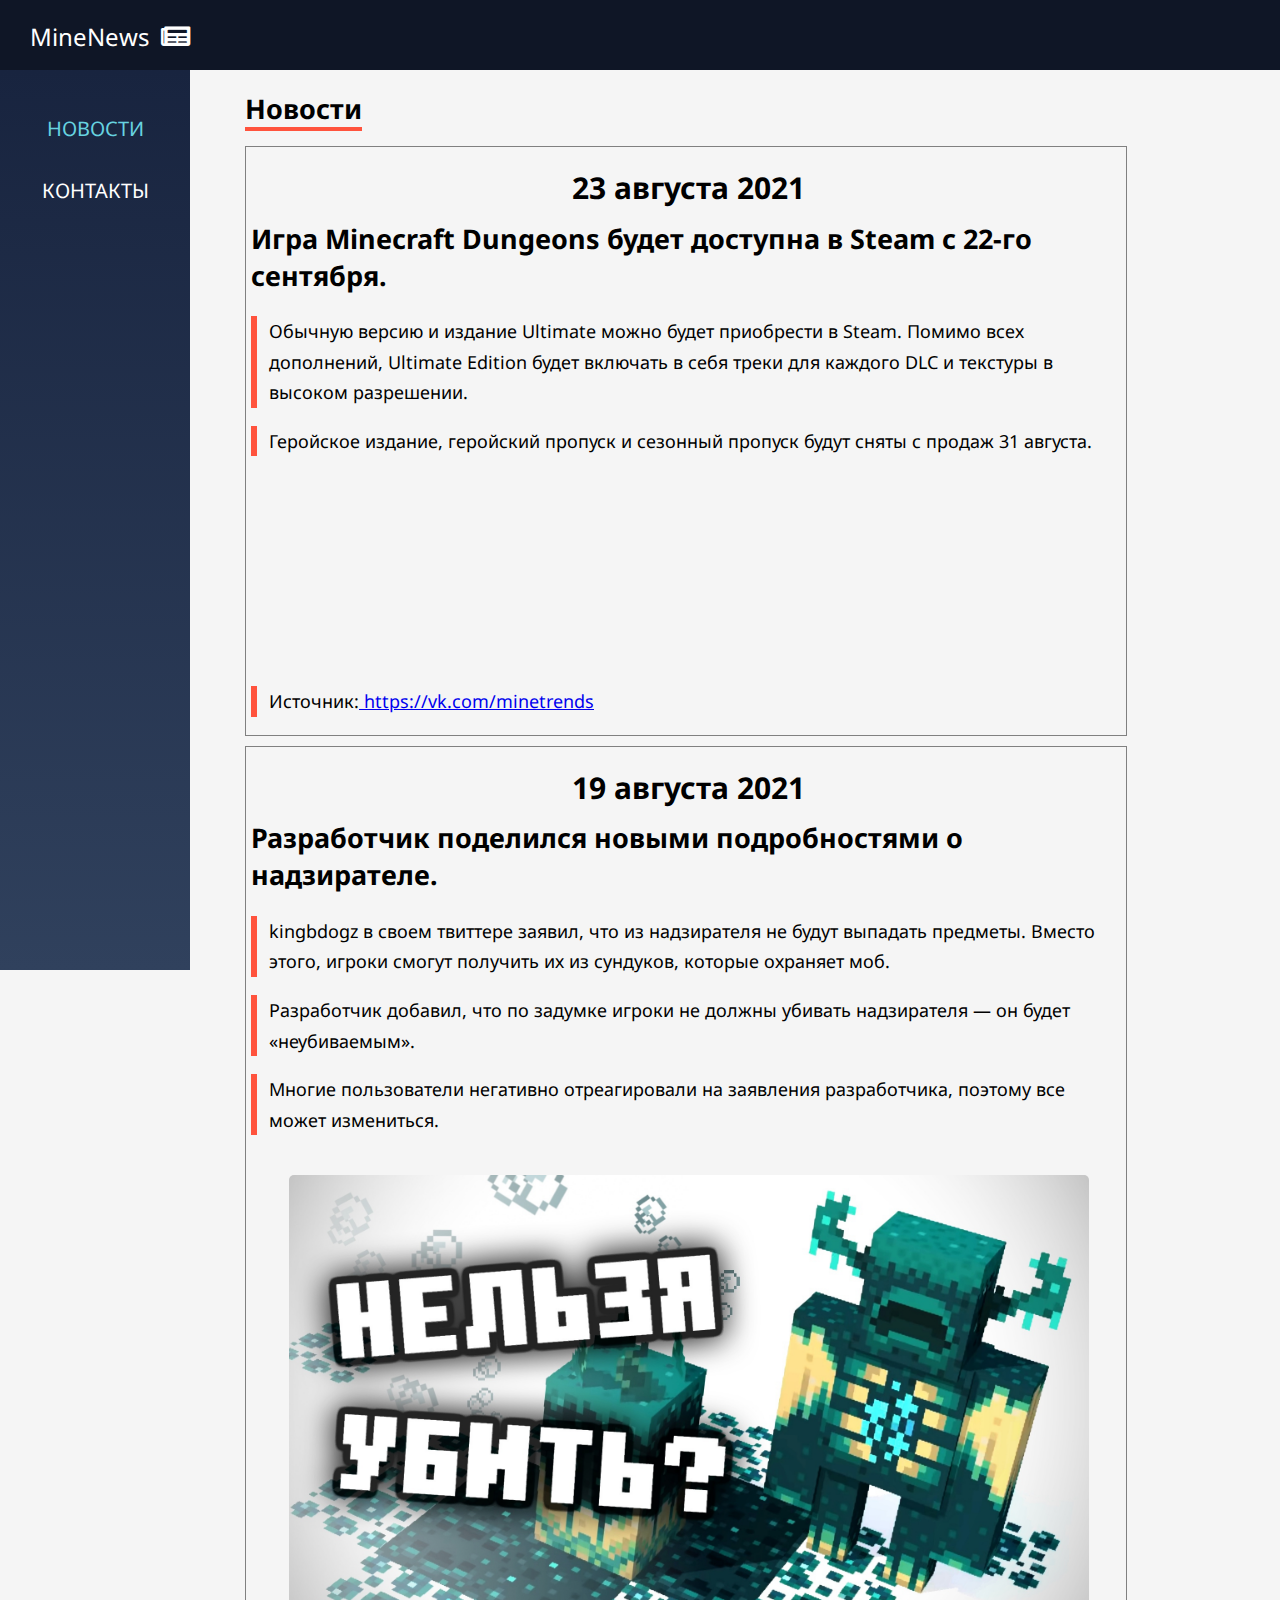
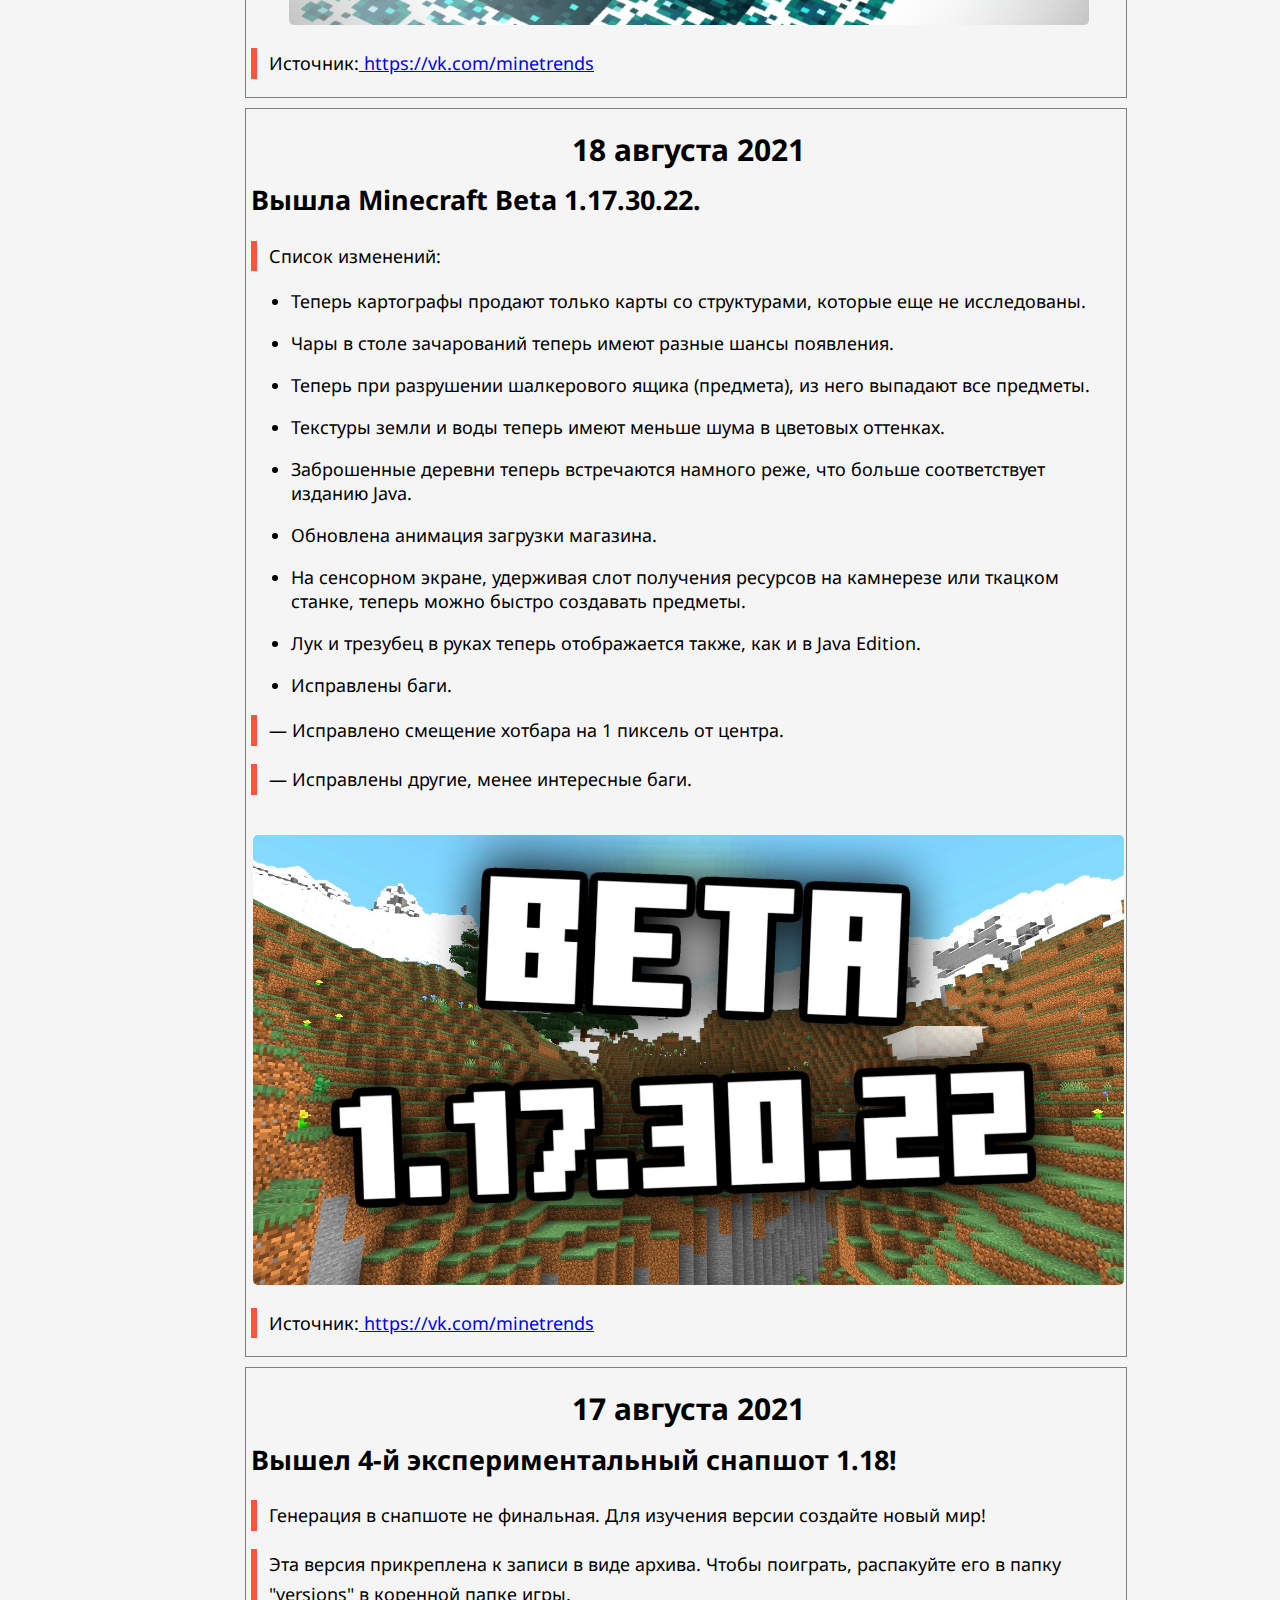
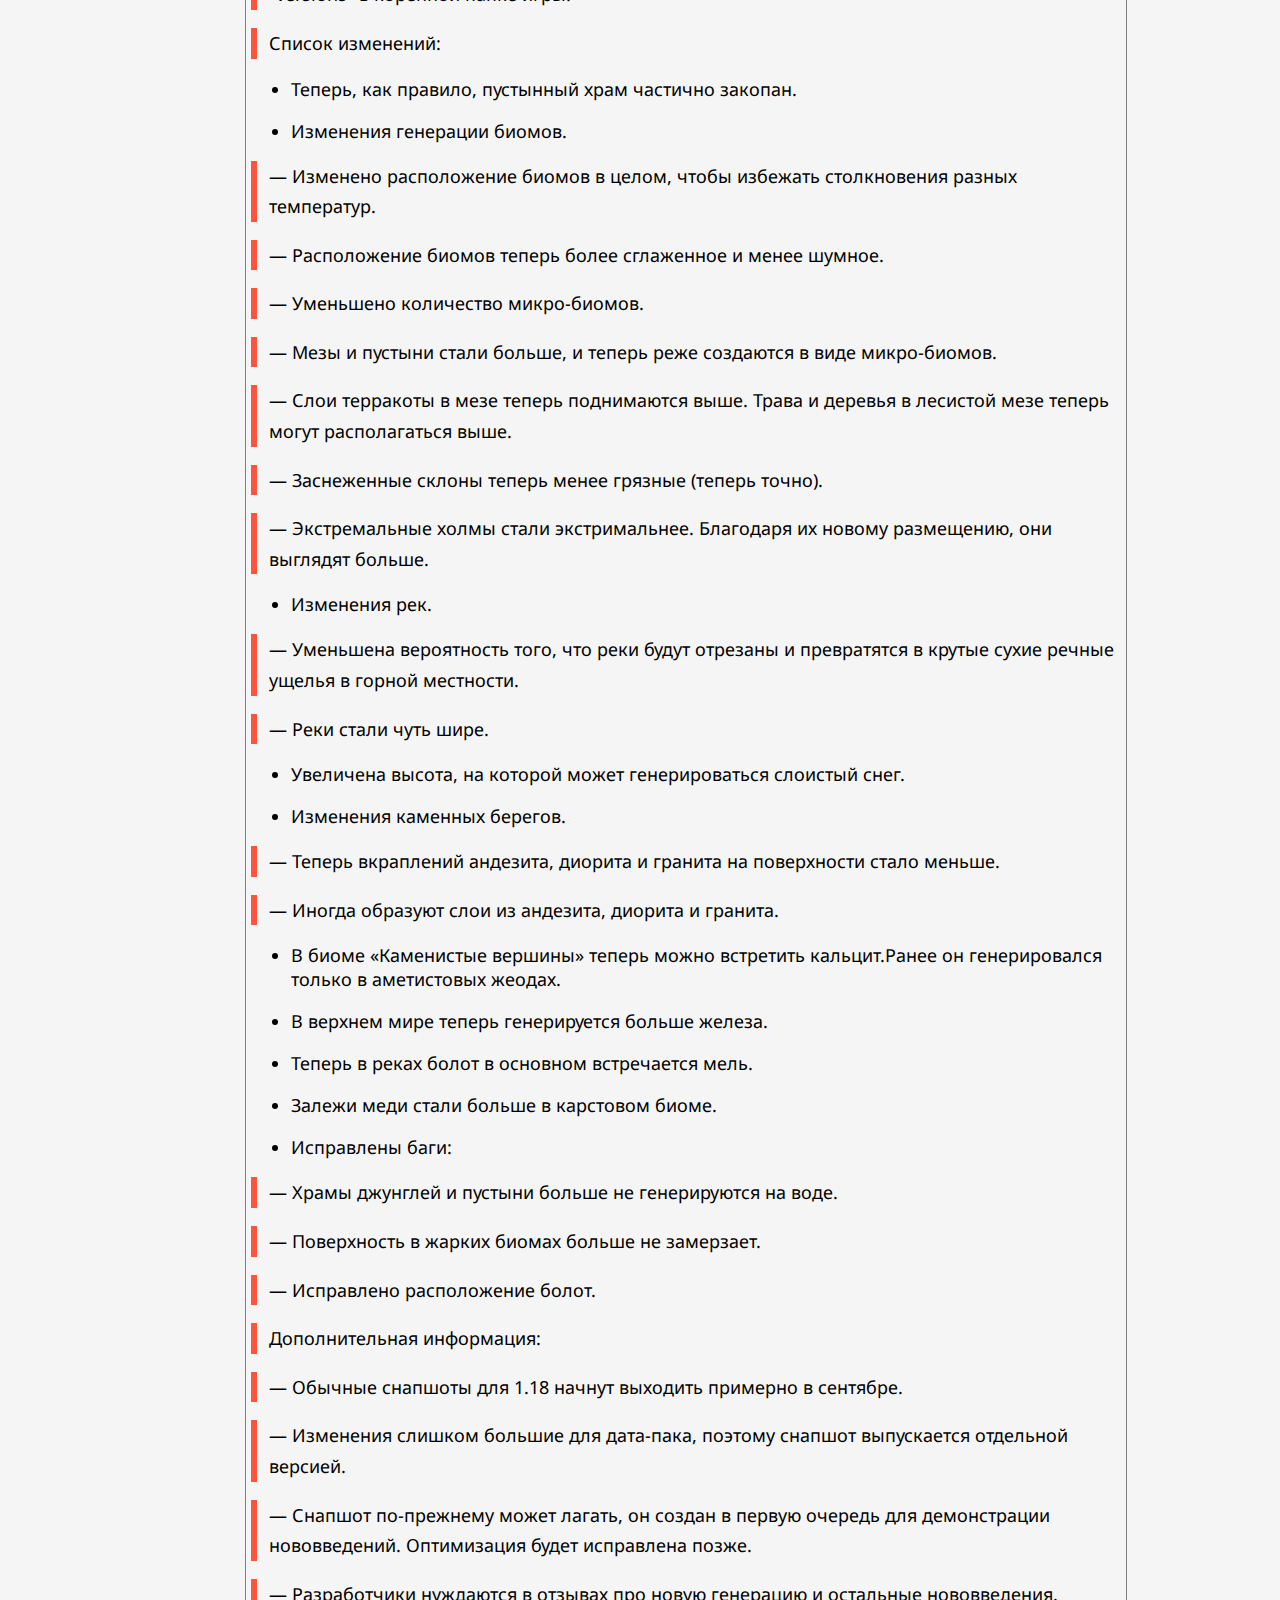
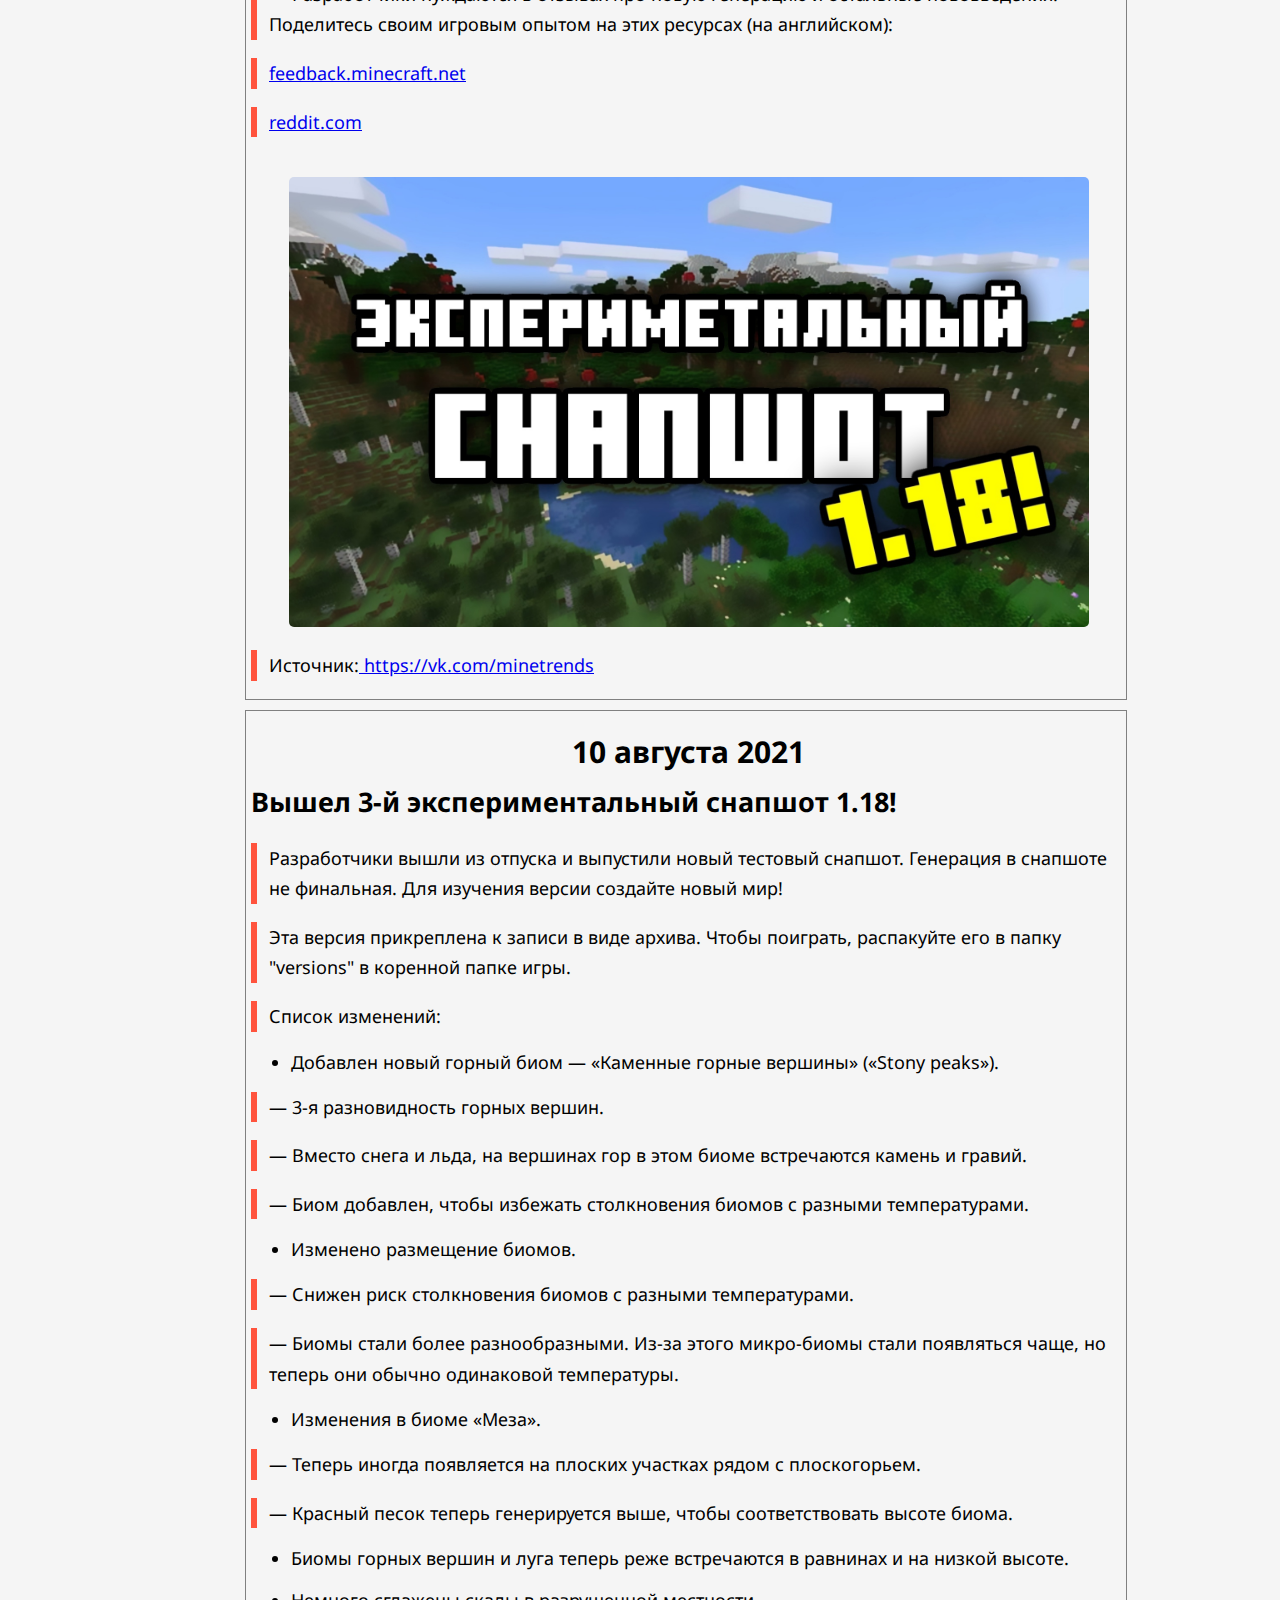
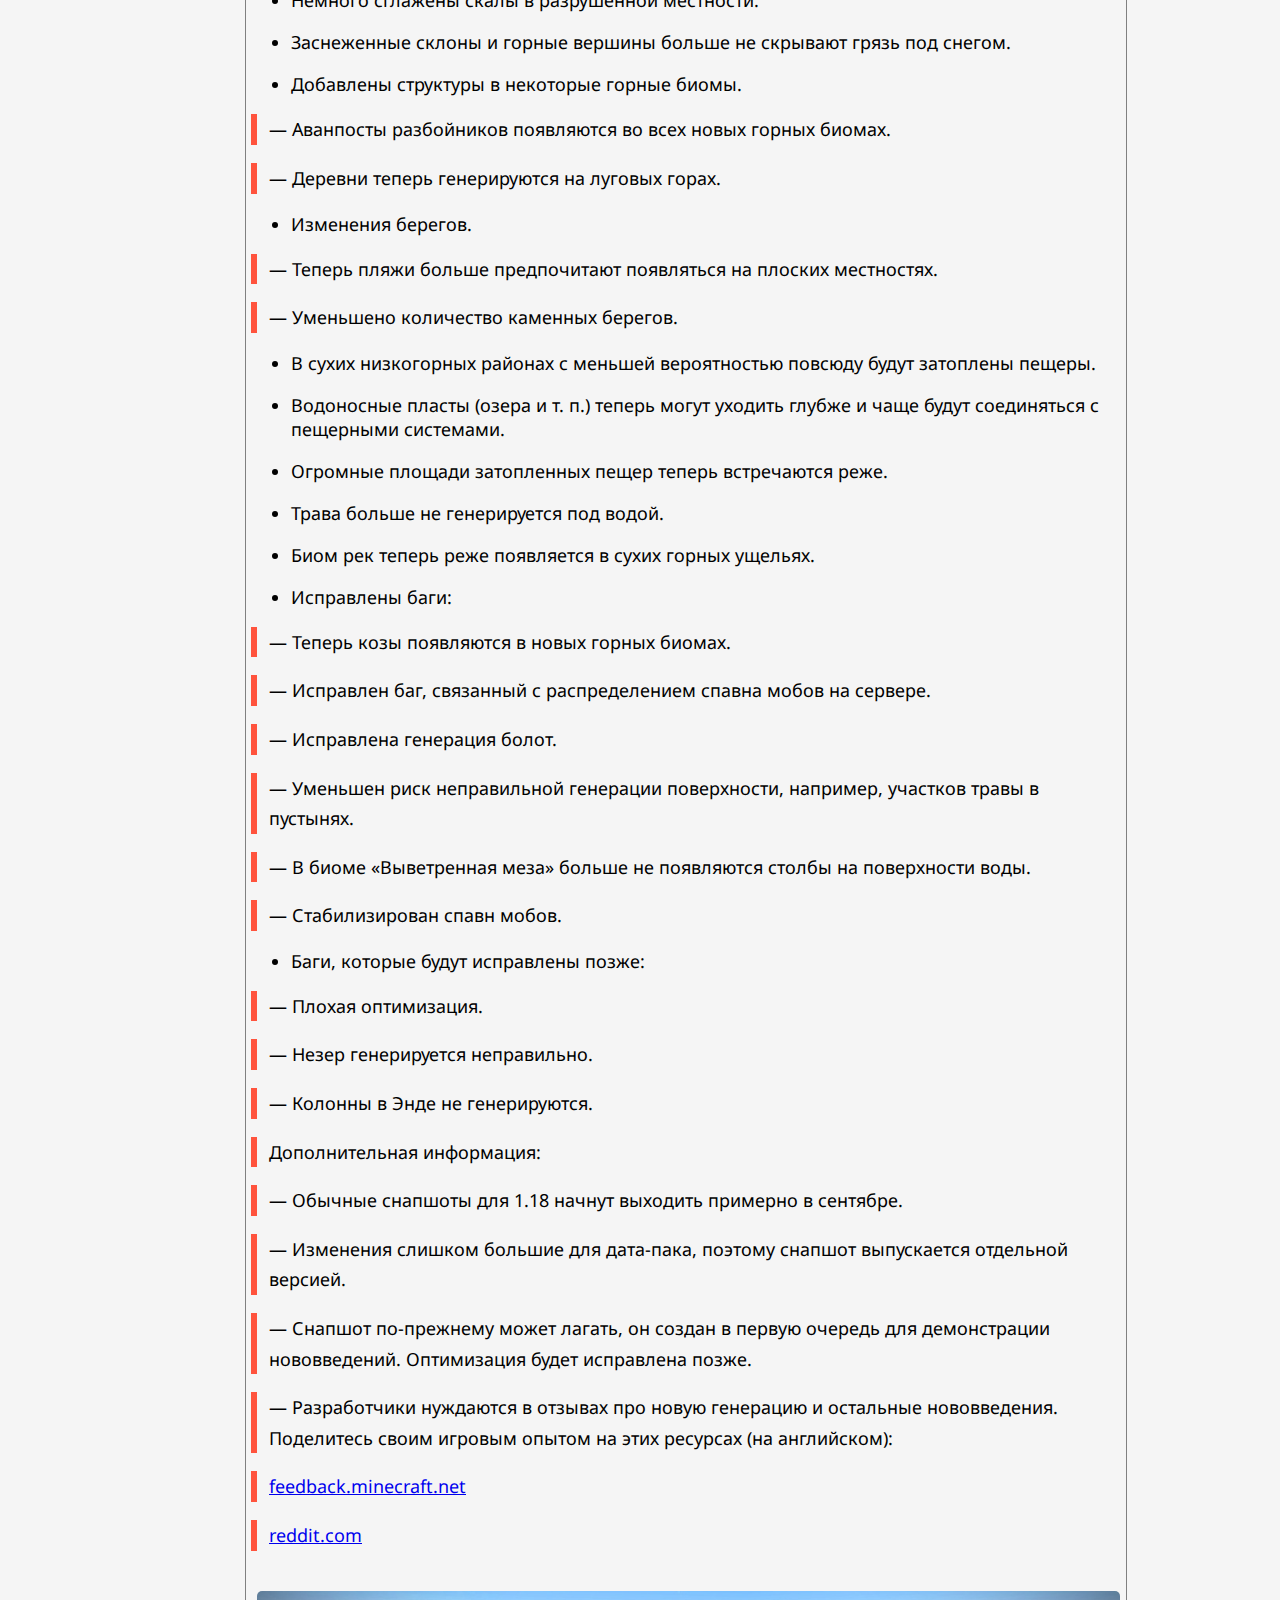
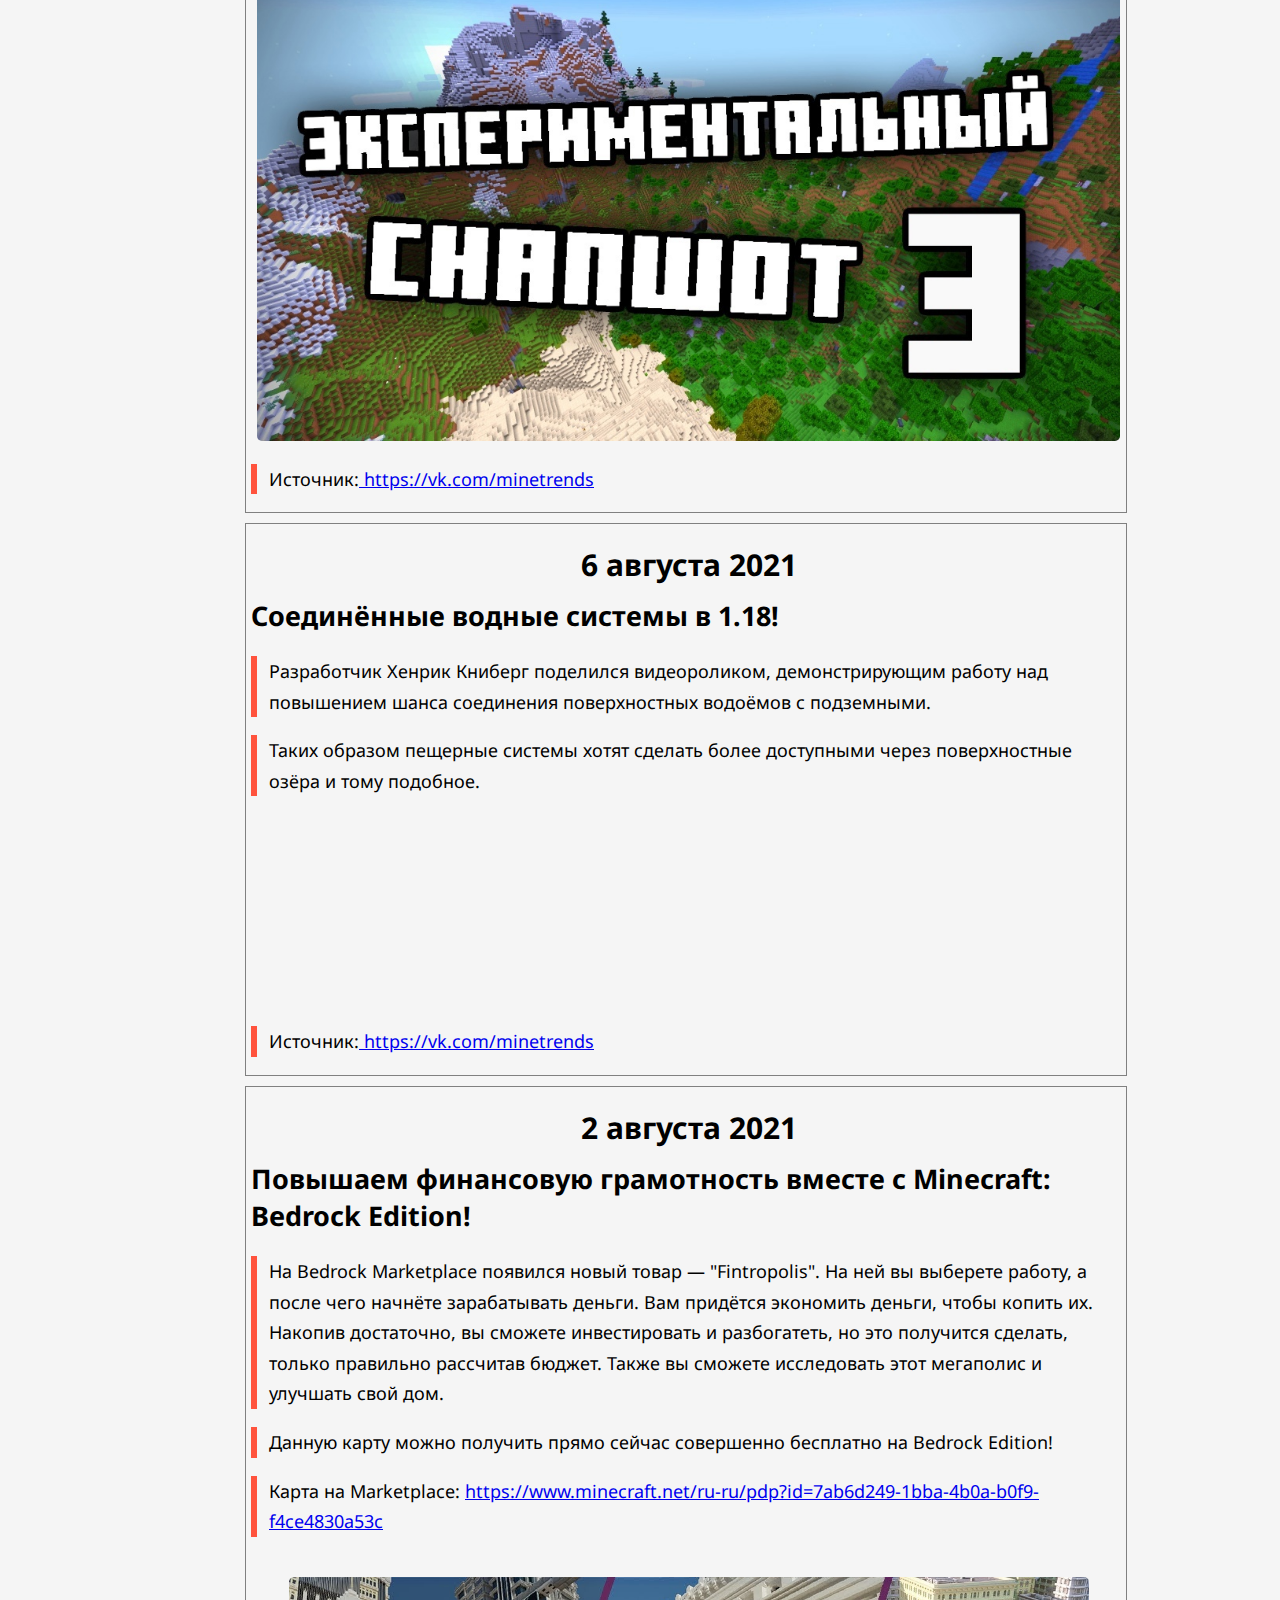
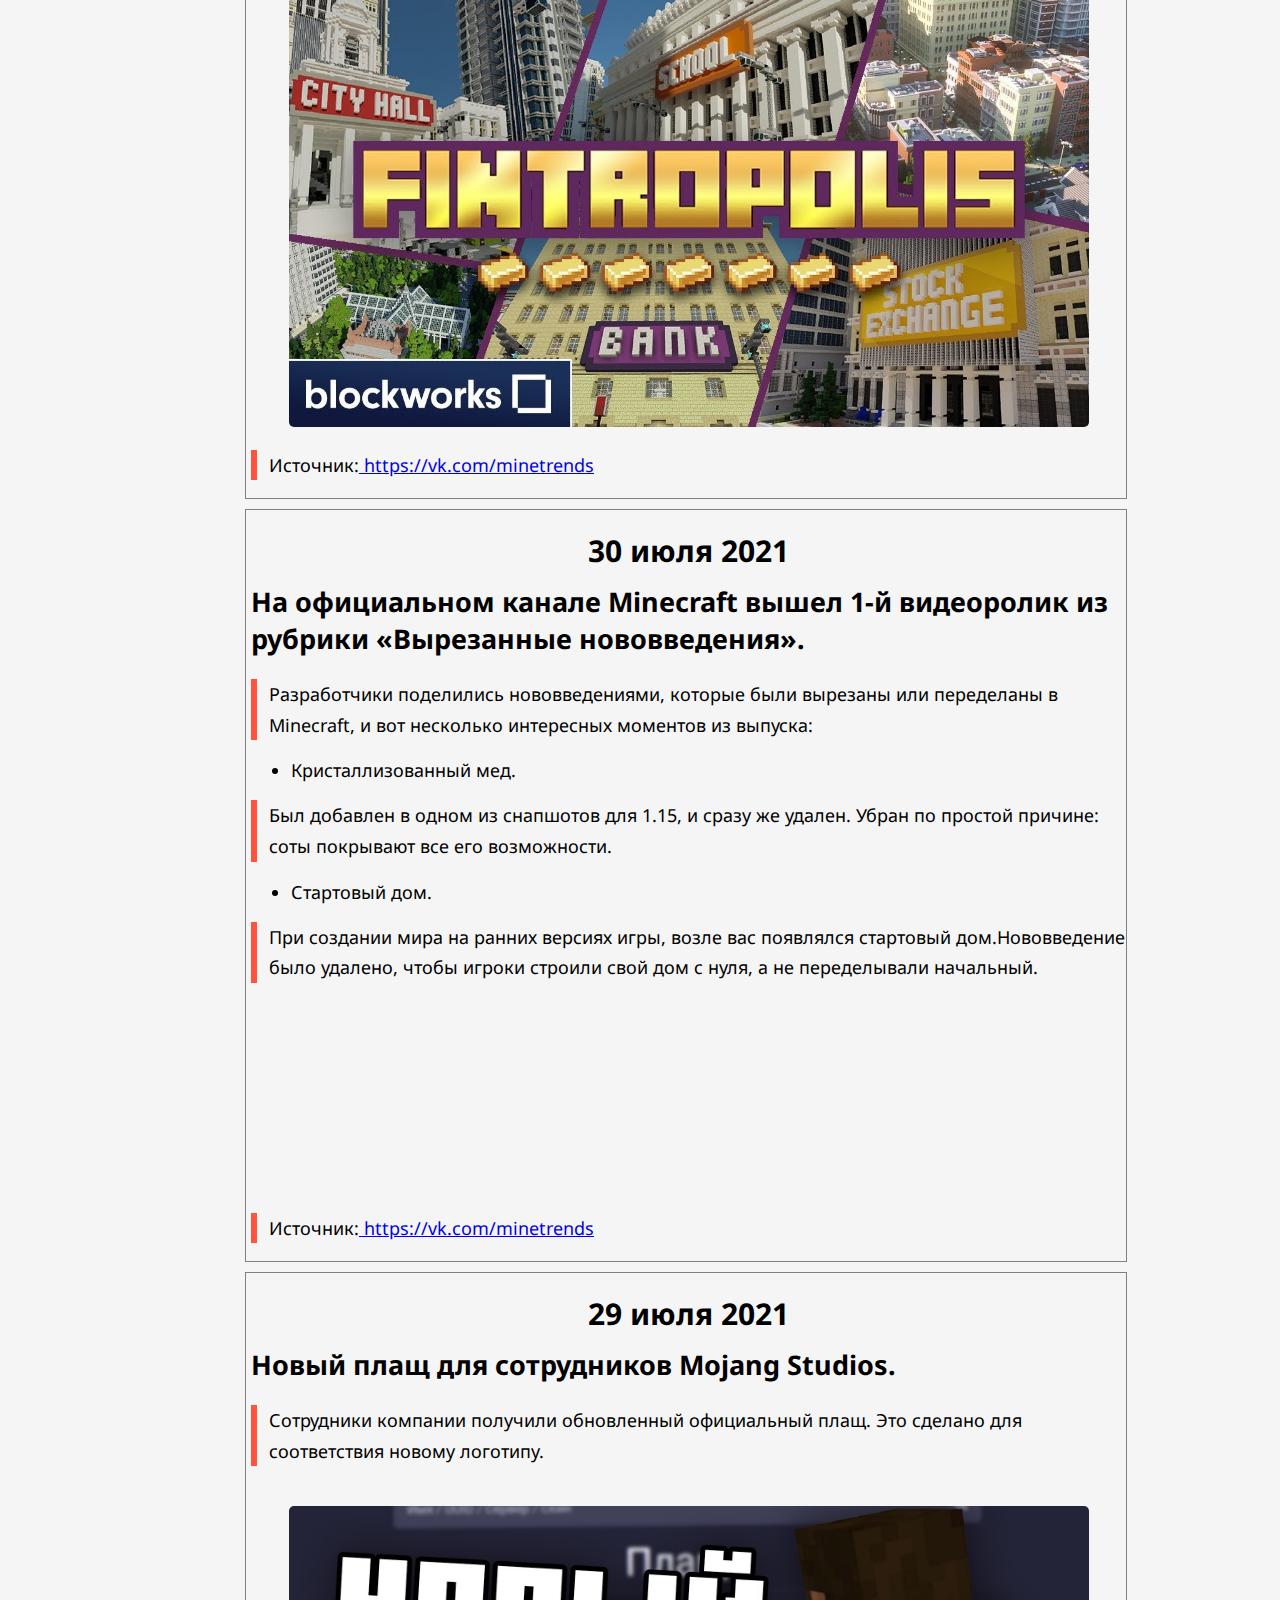
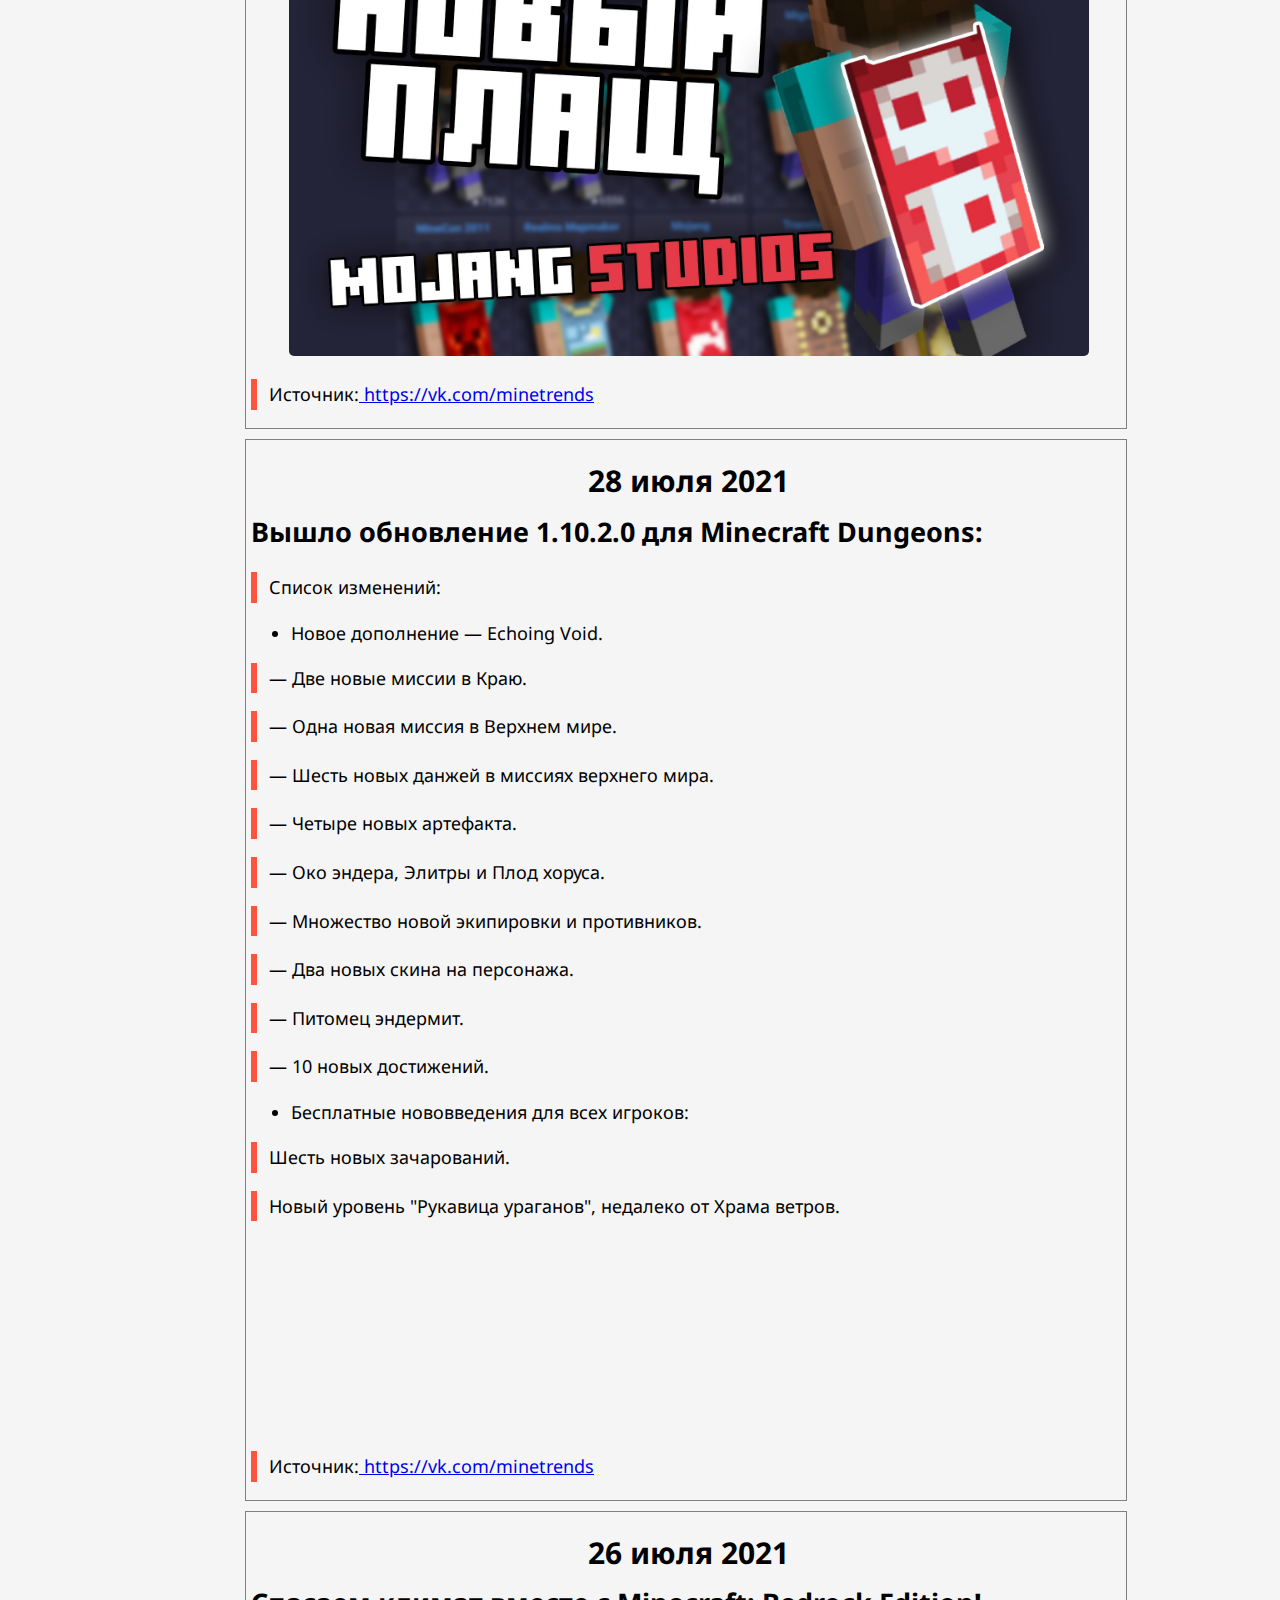
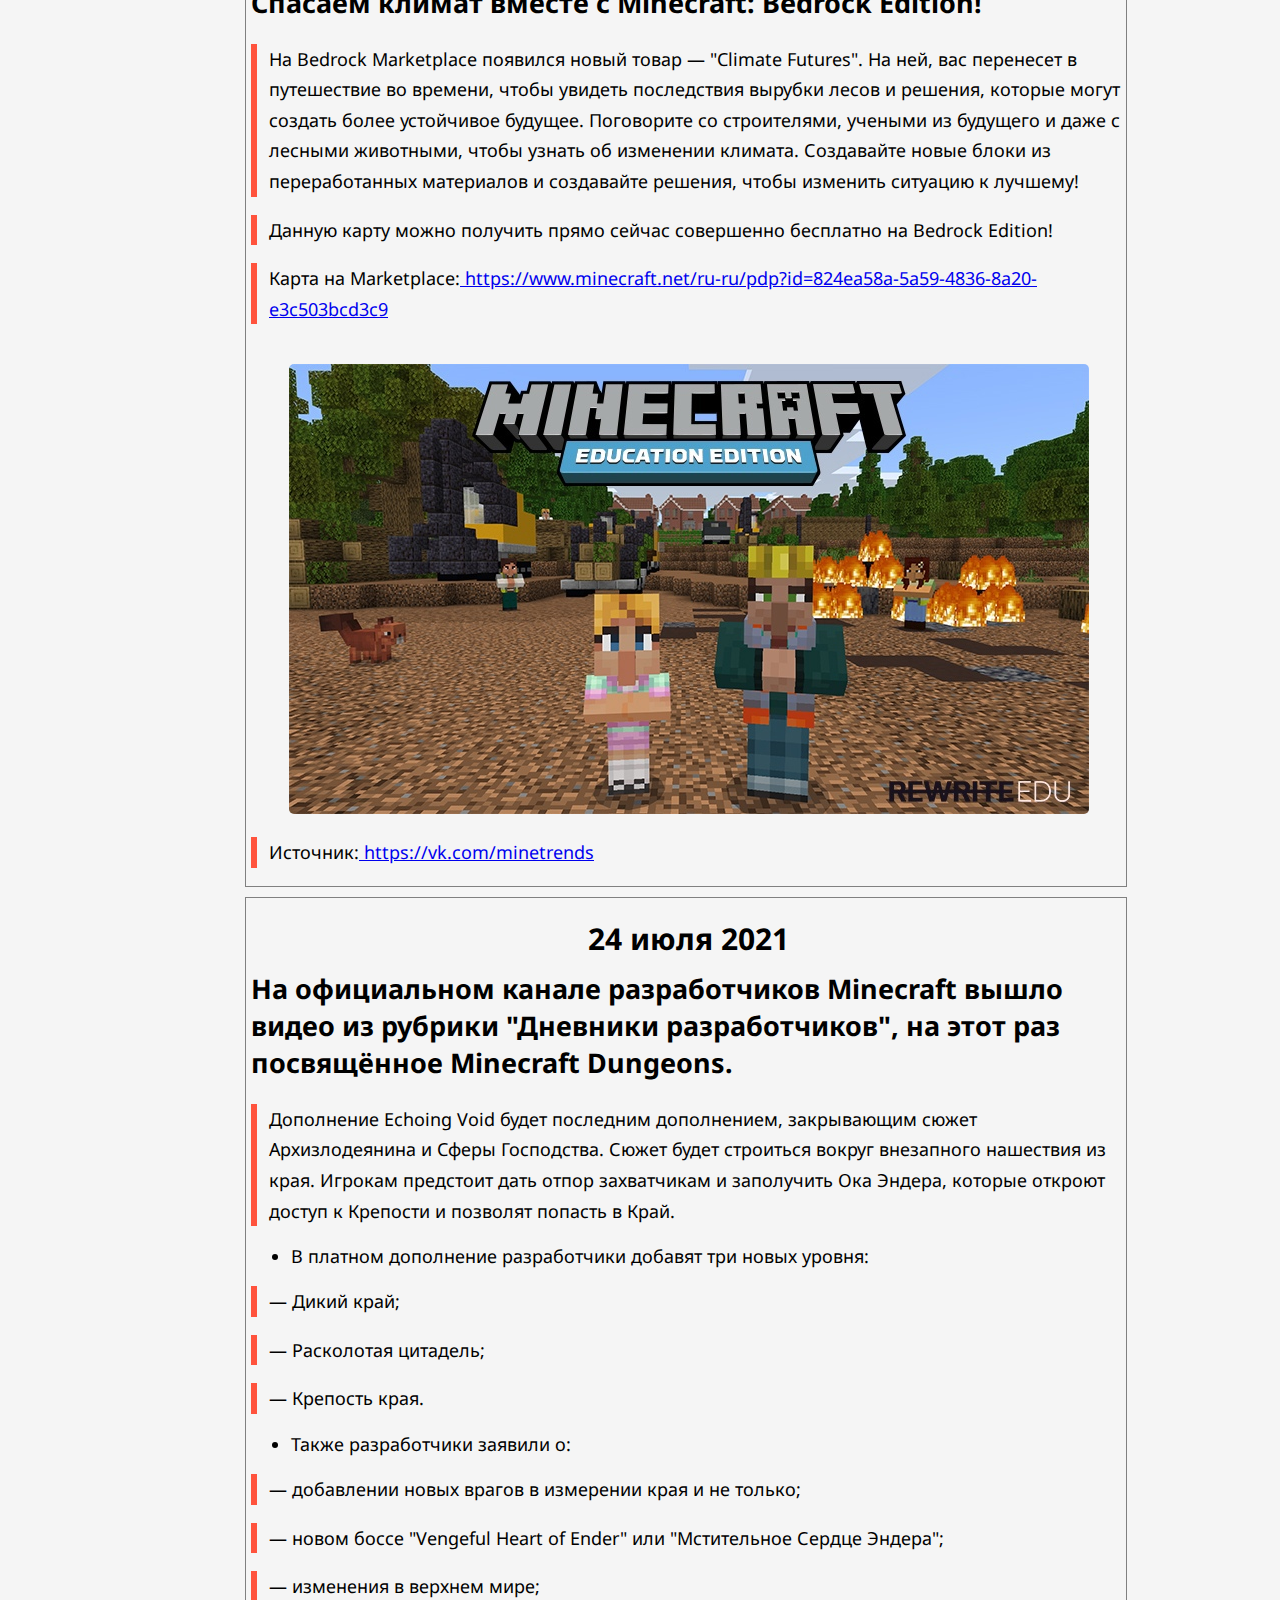
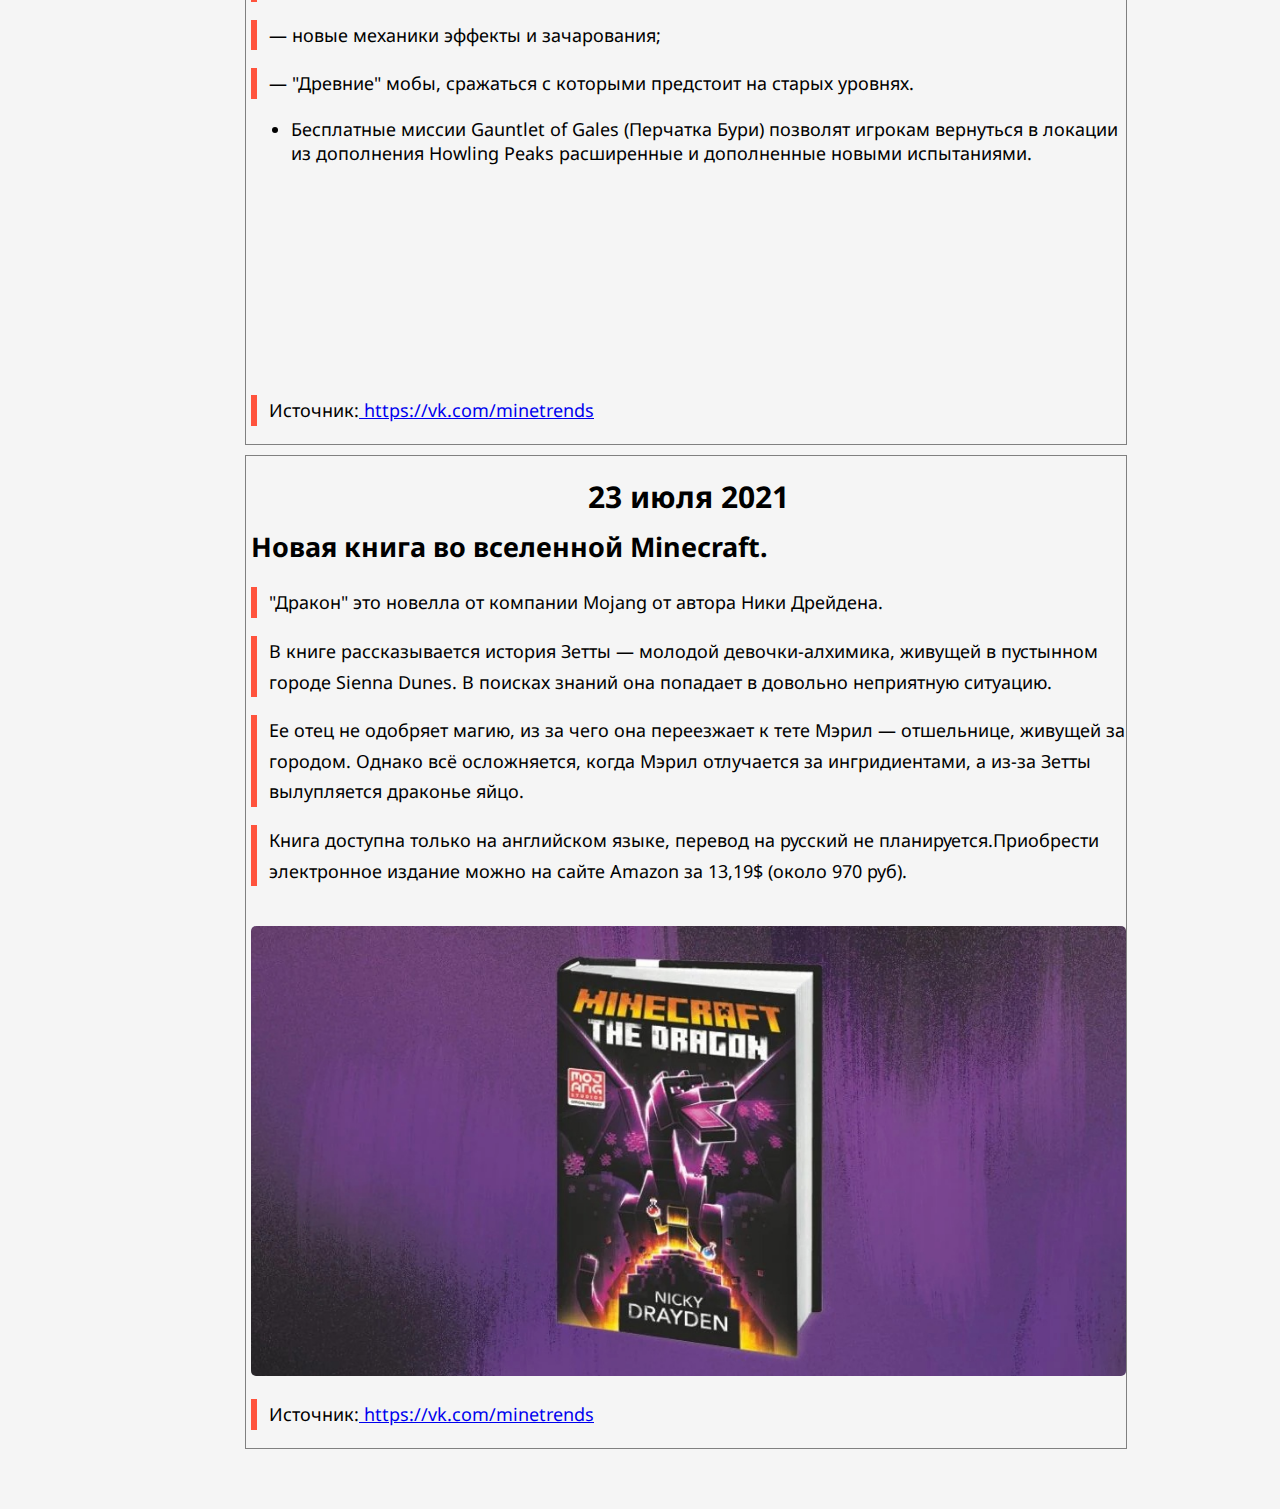
==== commit db4a8c7b: "Add files via upload" ====
--- a/index.html
+++ b/index.html
@@ -33,6 +33,20 @@
                 <h2 class="title">Новости</h2>
 
                 <div id="ramka">
+                    <h1>23 августа 2021</h1>
+
+                    <h2>Игра Minecraft Dungeons будет доступна в Steam с 22-го сентября.  </h2>
+
+                    <p>Обычную версию и издание Ultimate можно будет приобрести в Steam. Помимо всех дополнений, Ultimate Edition будет включать в себя треки для каждого DLC и текстуры в высоком разрешении.</p>
+
+                    <p>Геройское издание, геройский пропуск и сезонный пропуск будут сняты с продаж 31 августа.</p>
+
+                    <a href="https://www.youtube.com/watch?v=yAdBP0bbnmk"> <video class="vidio" muted autoplay loop  src="resources/Minecraft Dungeons_ Soon on Steam.mp4"></video></a>
+                    
+                    <p>Источник:<a href="https://vk.com/minetrends"> https://vk.com/minetrends</a></p>
+                </div>
+
+                <div id="ramka">
                     <h1>19 августа 2021</h1>
 
                     <h2>Разработчик поделился новыми подробностями о надзирателе.</h2>
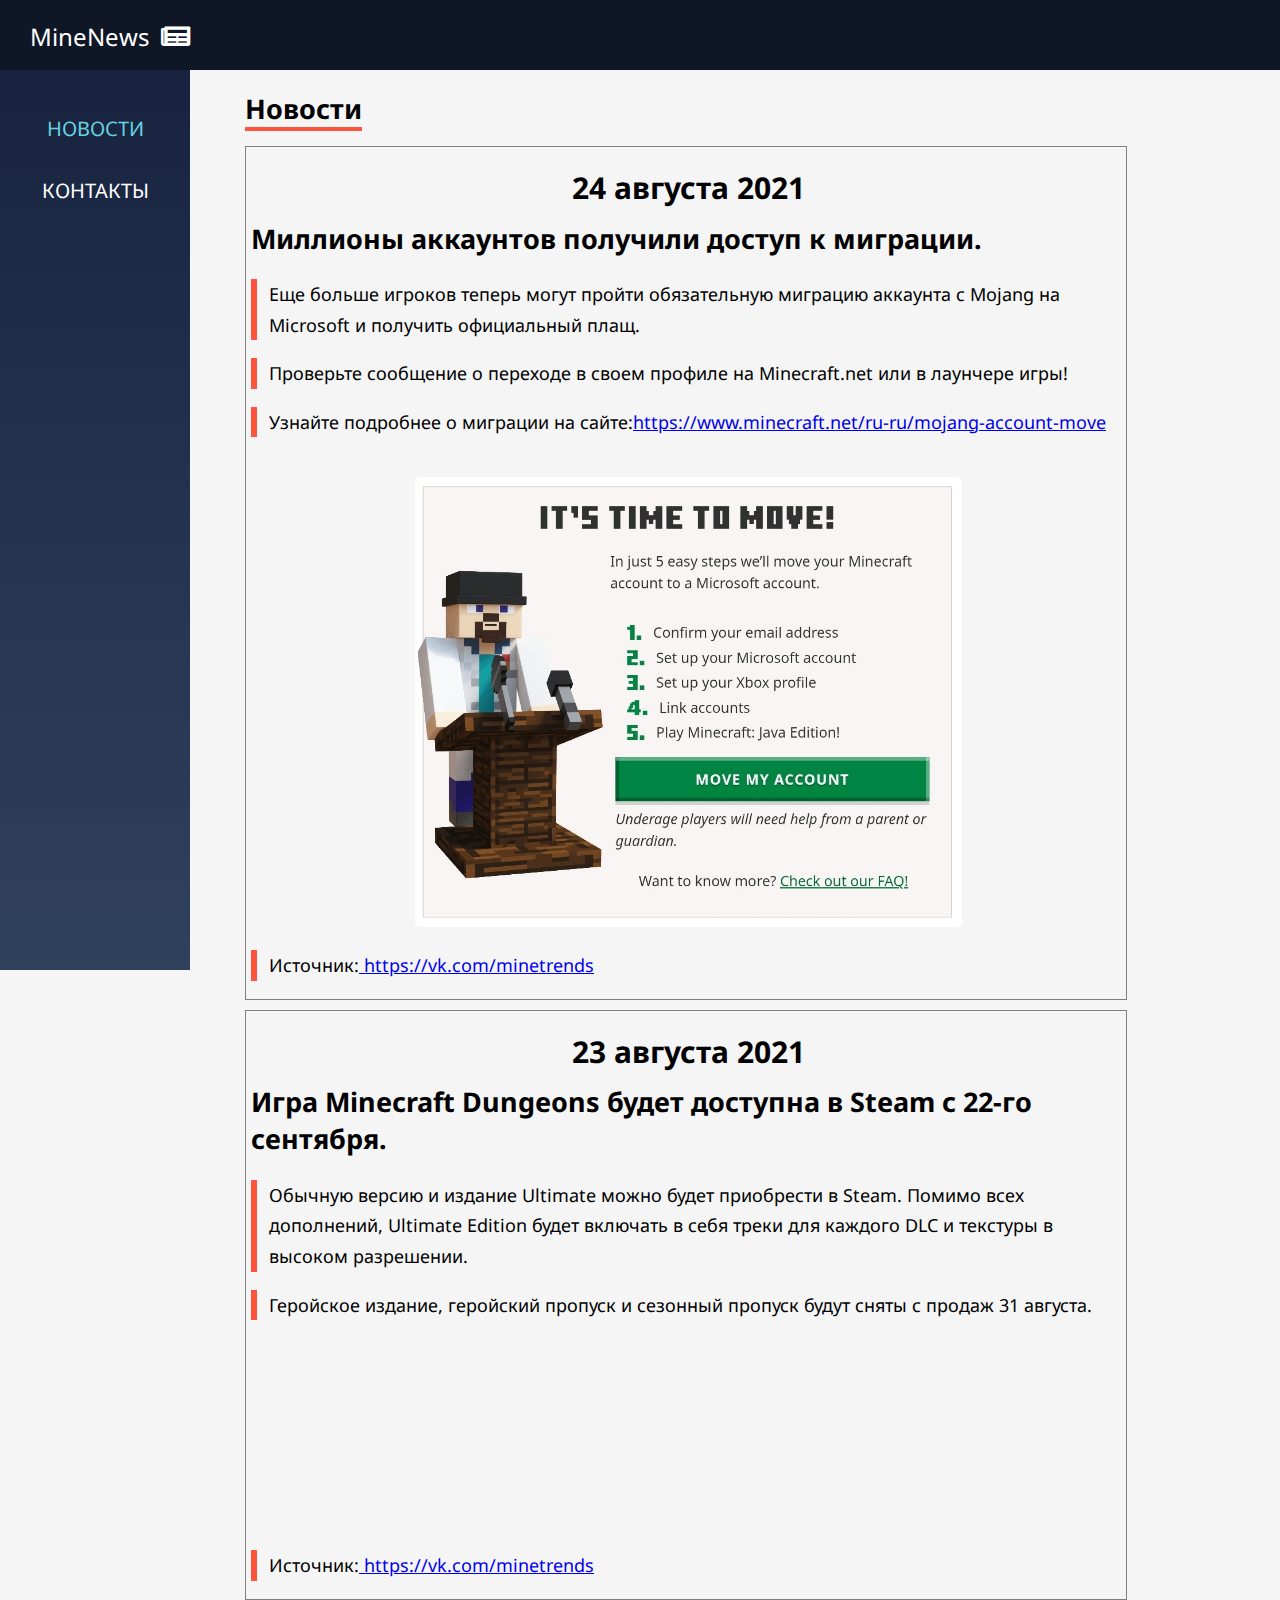
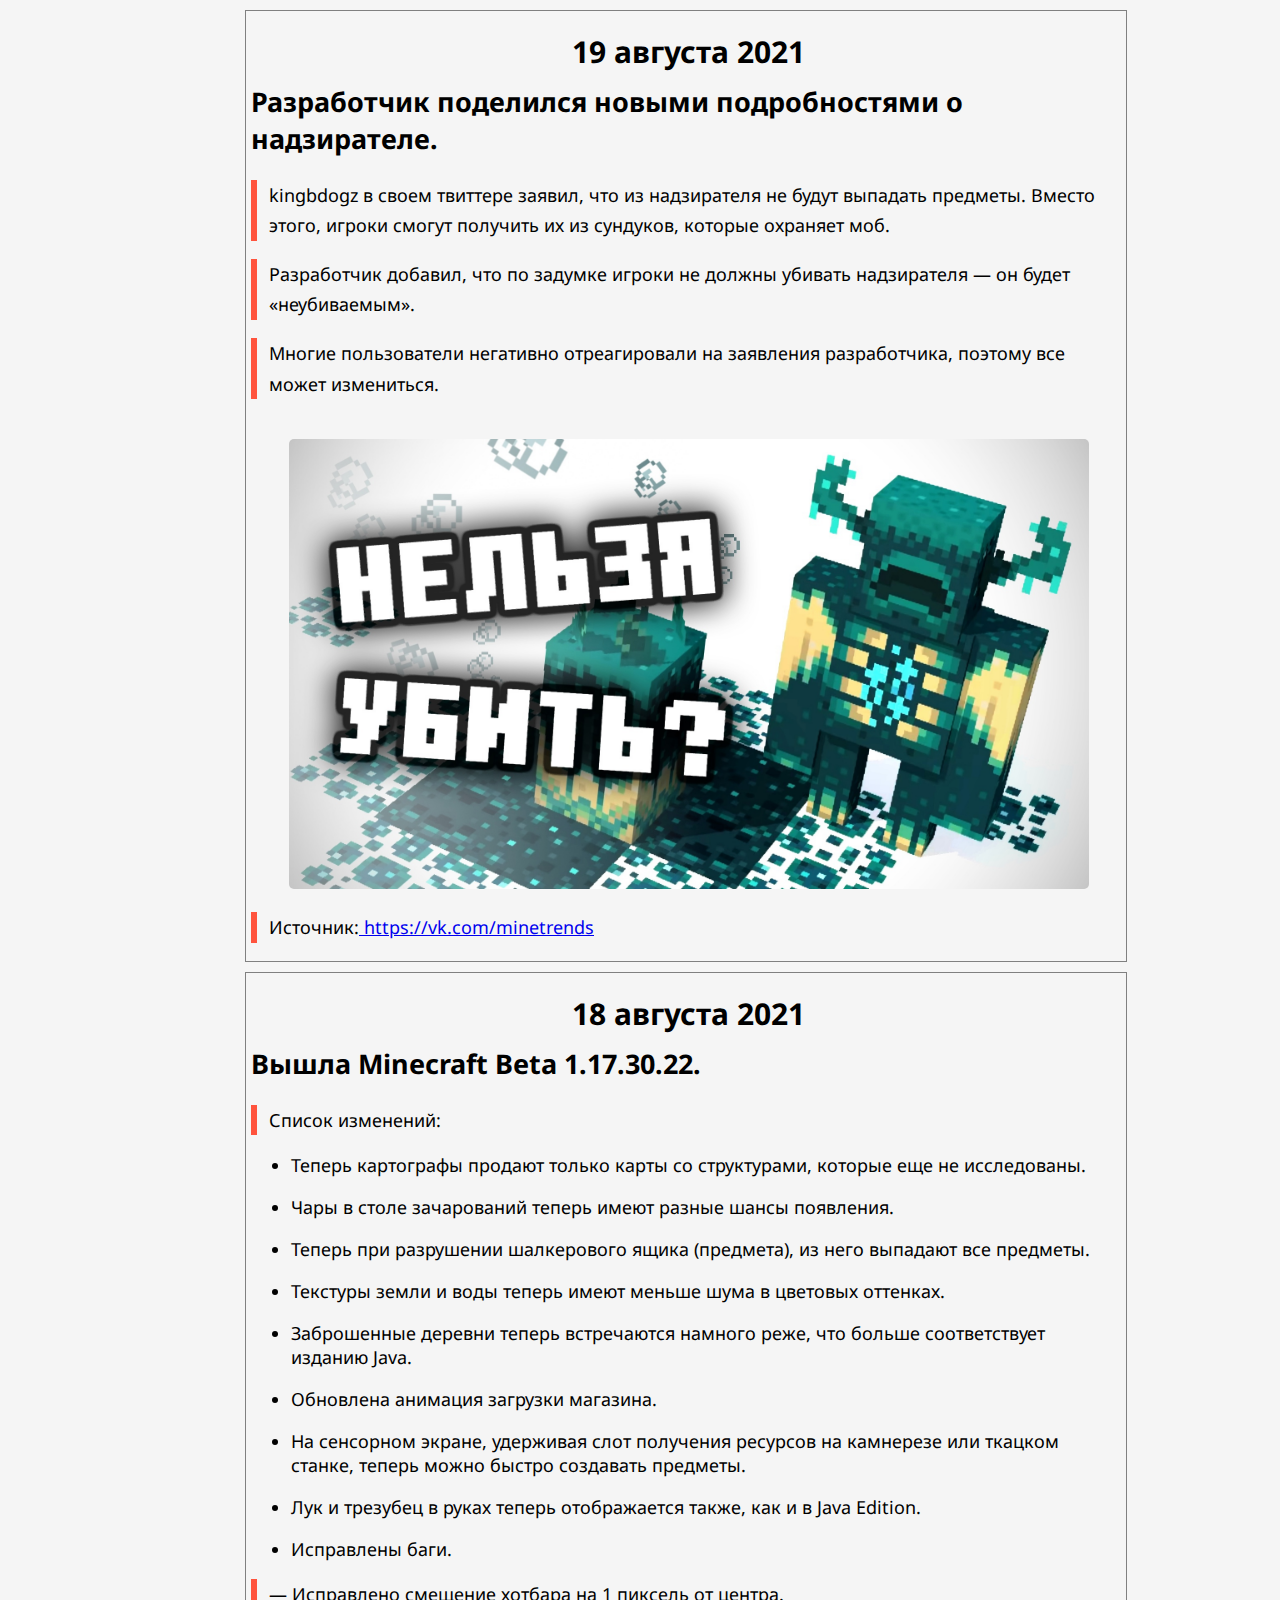
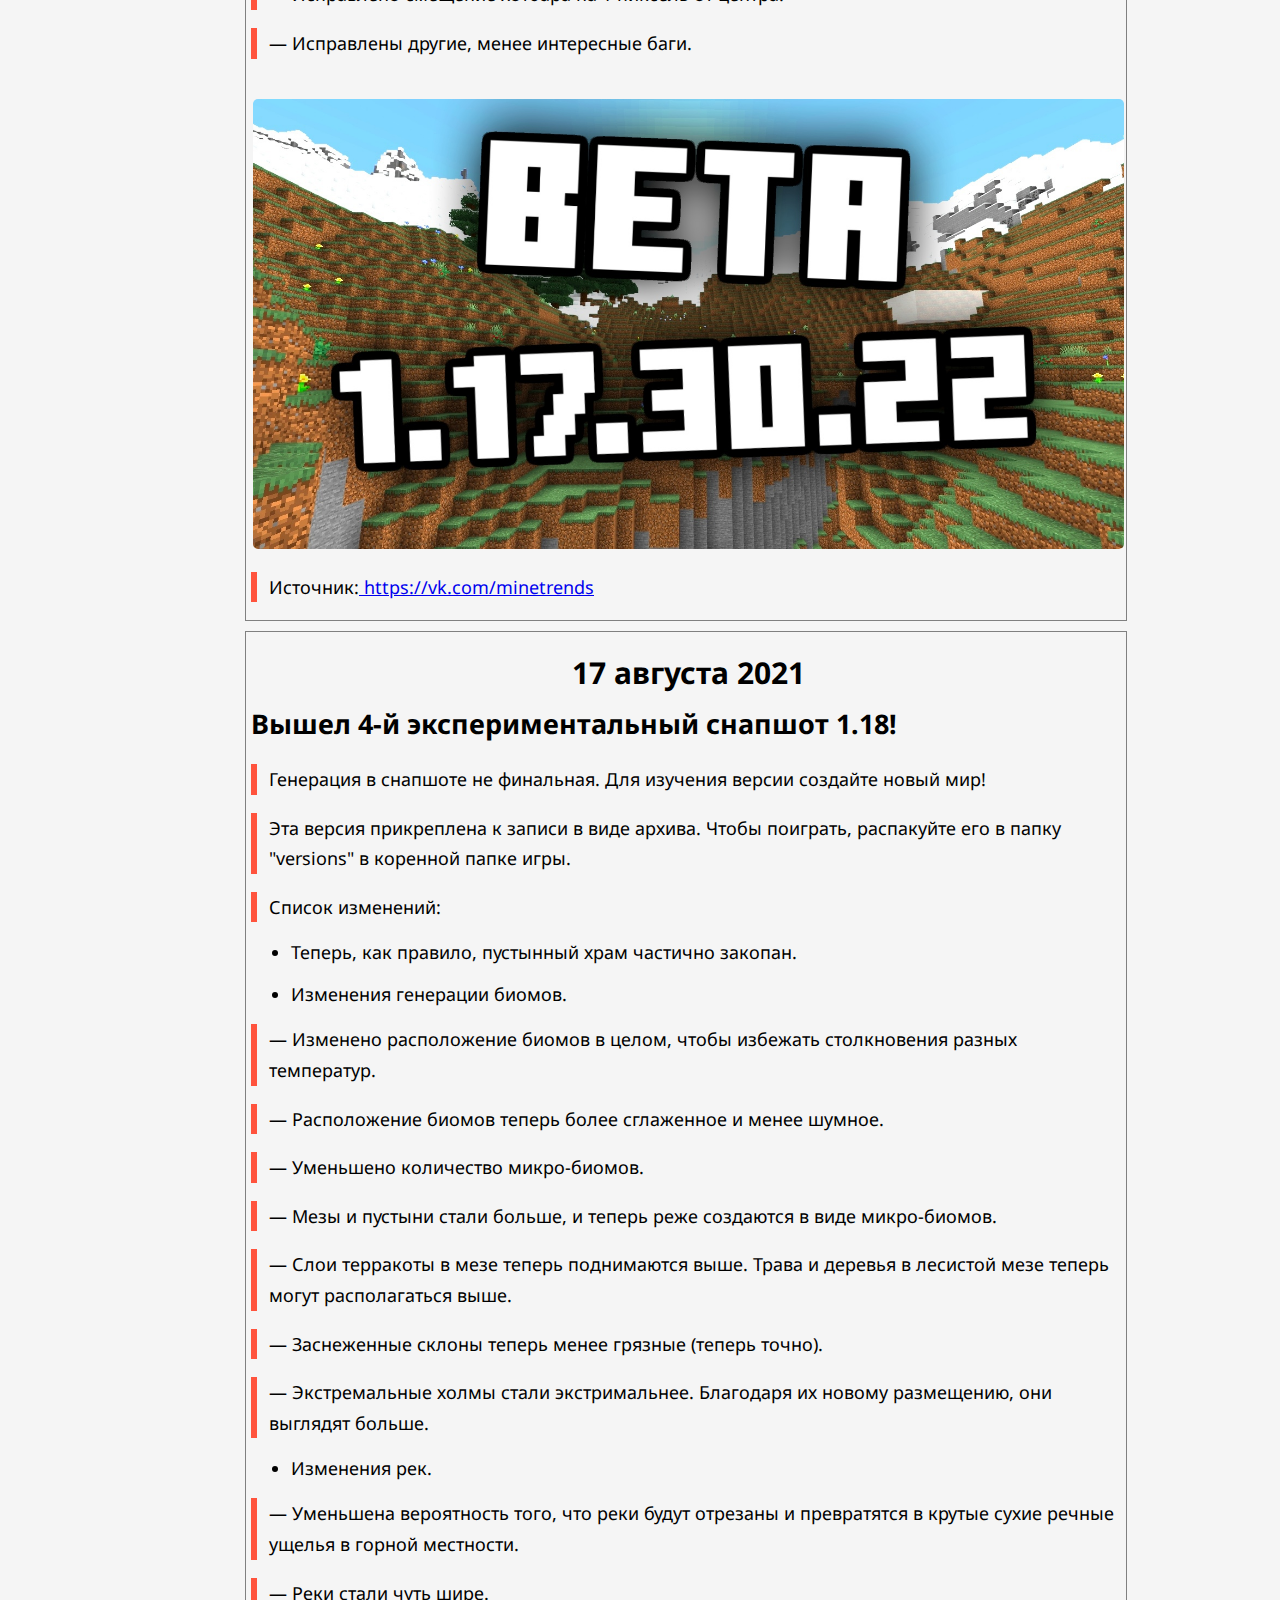
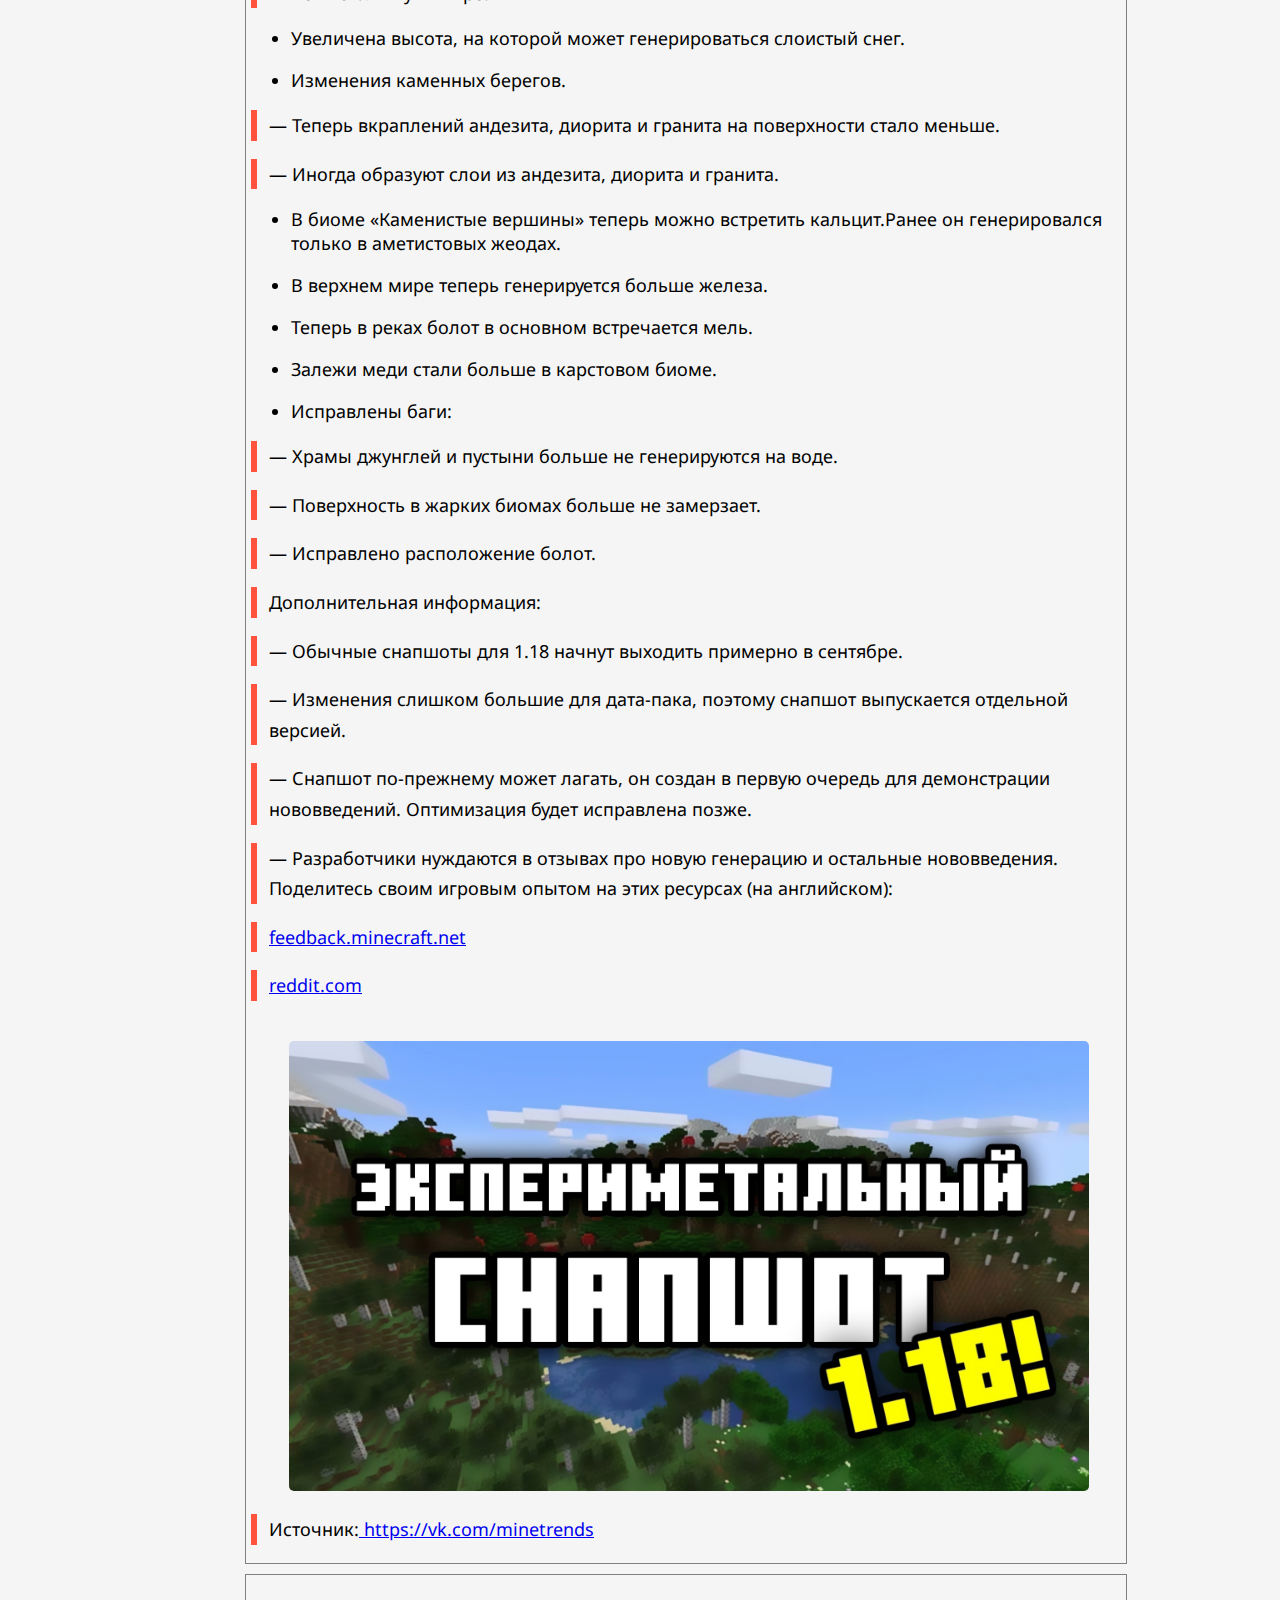
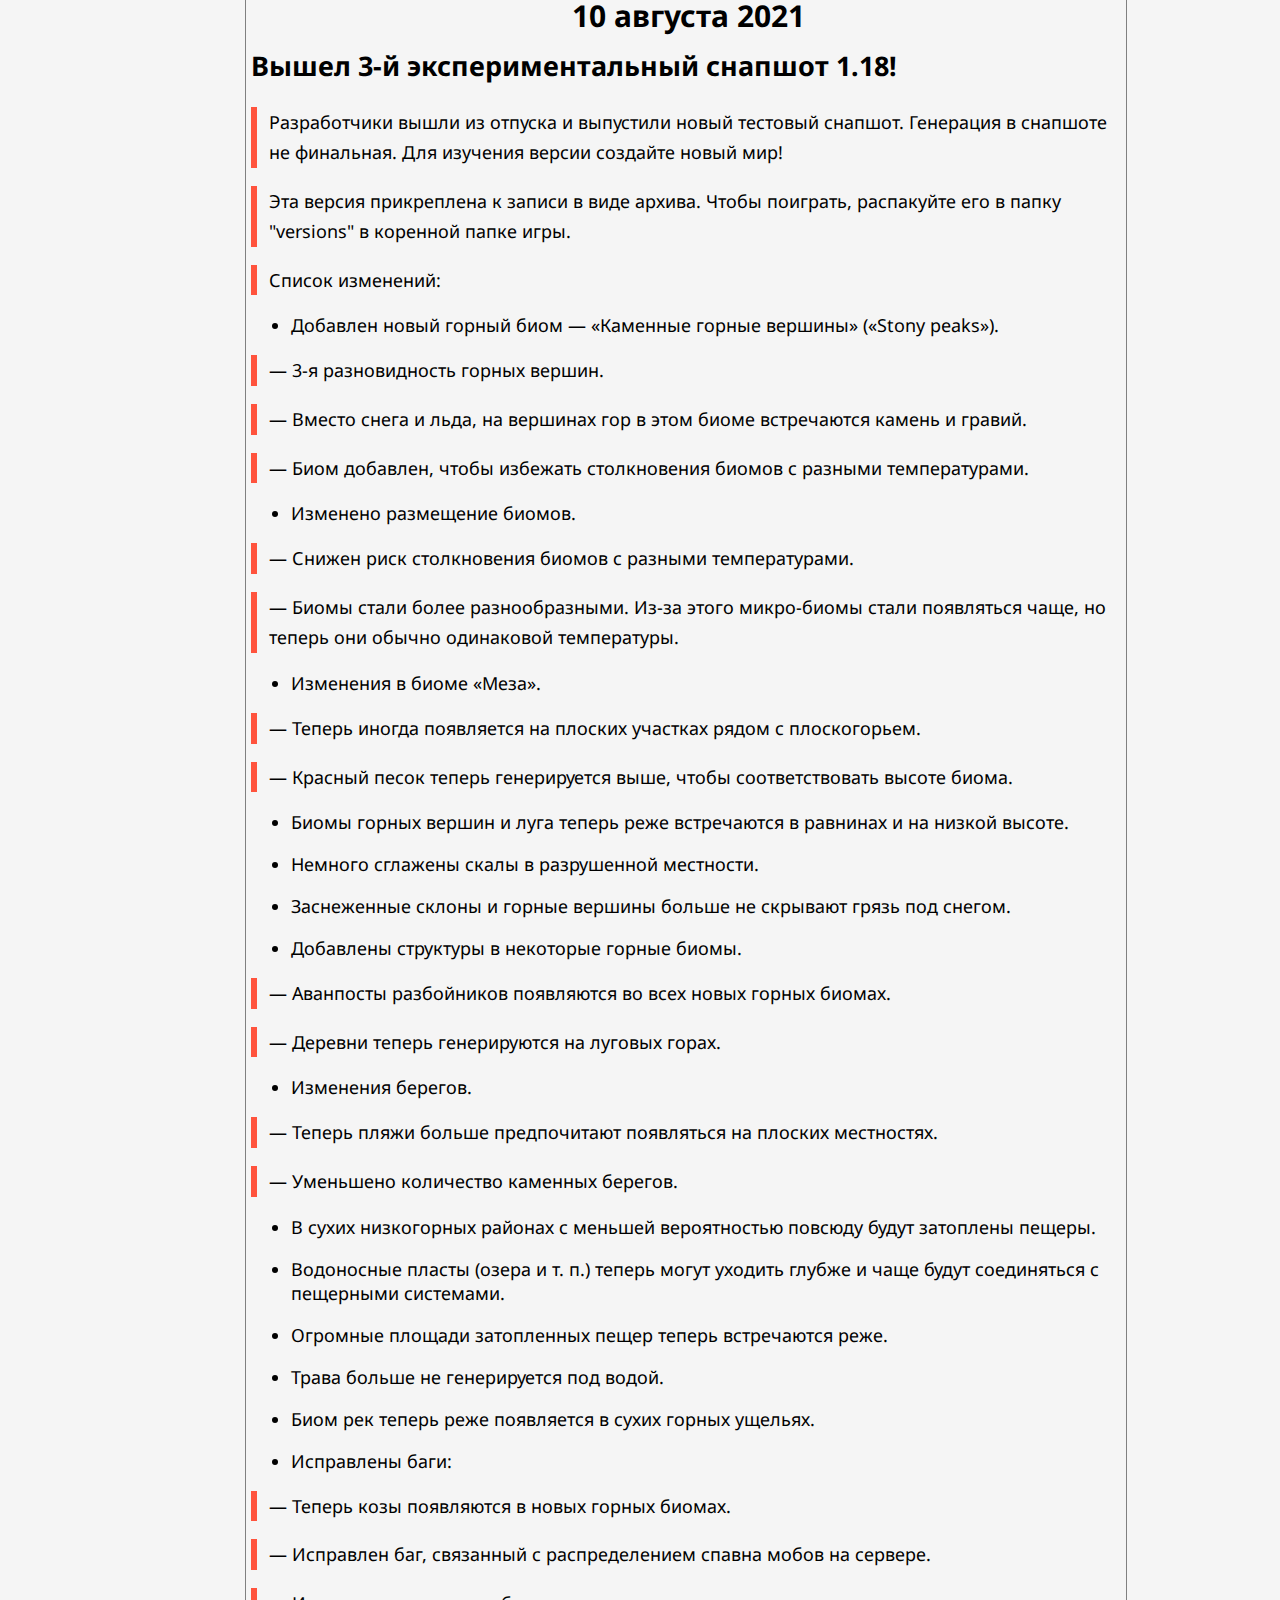
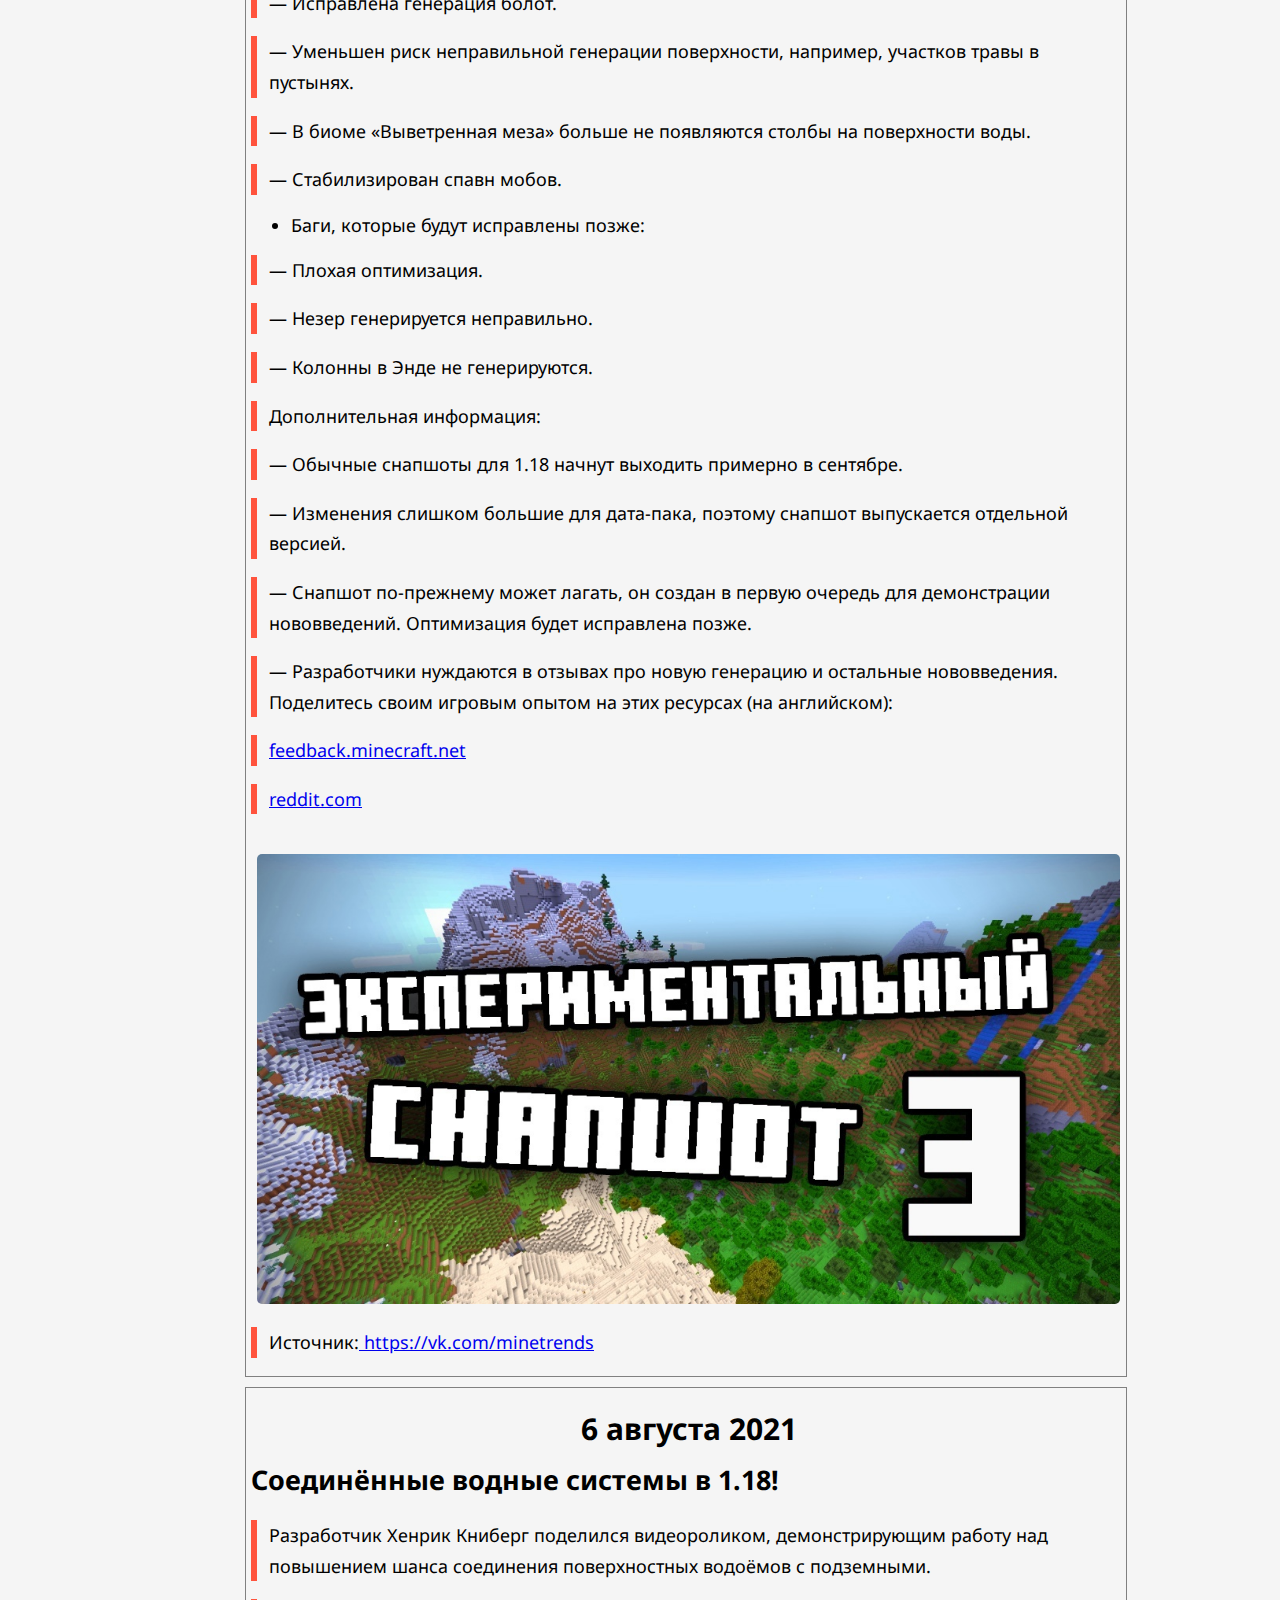
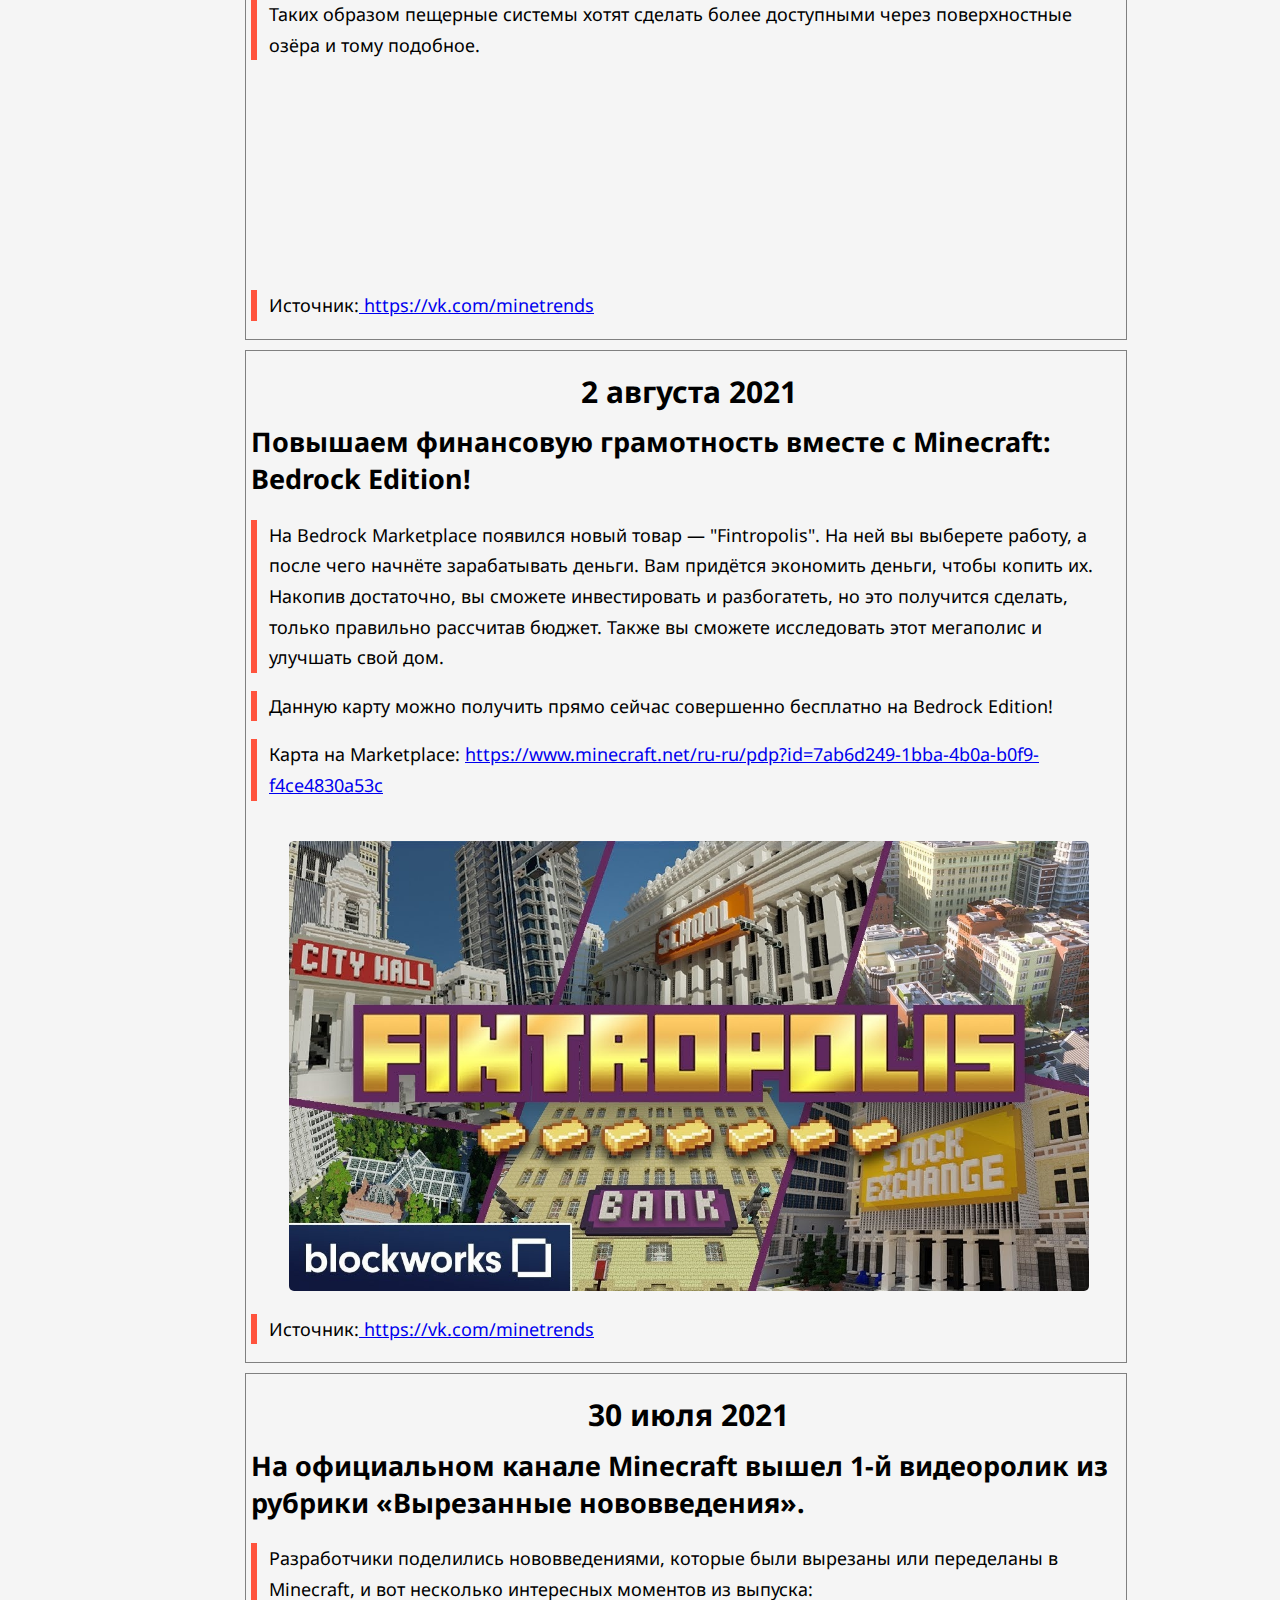
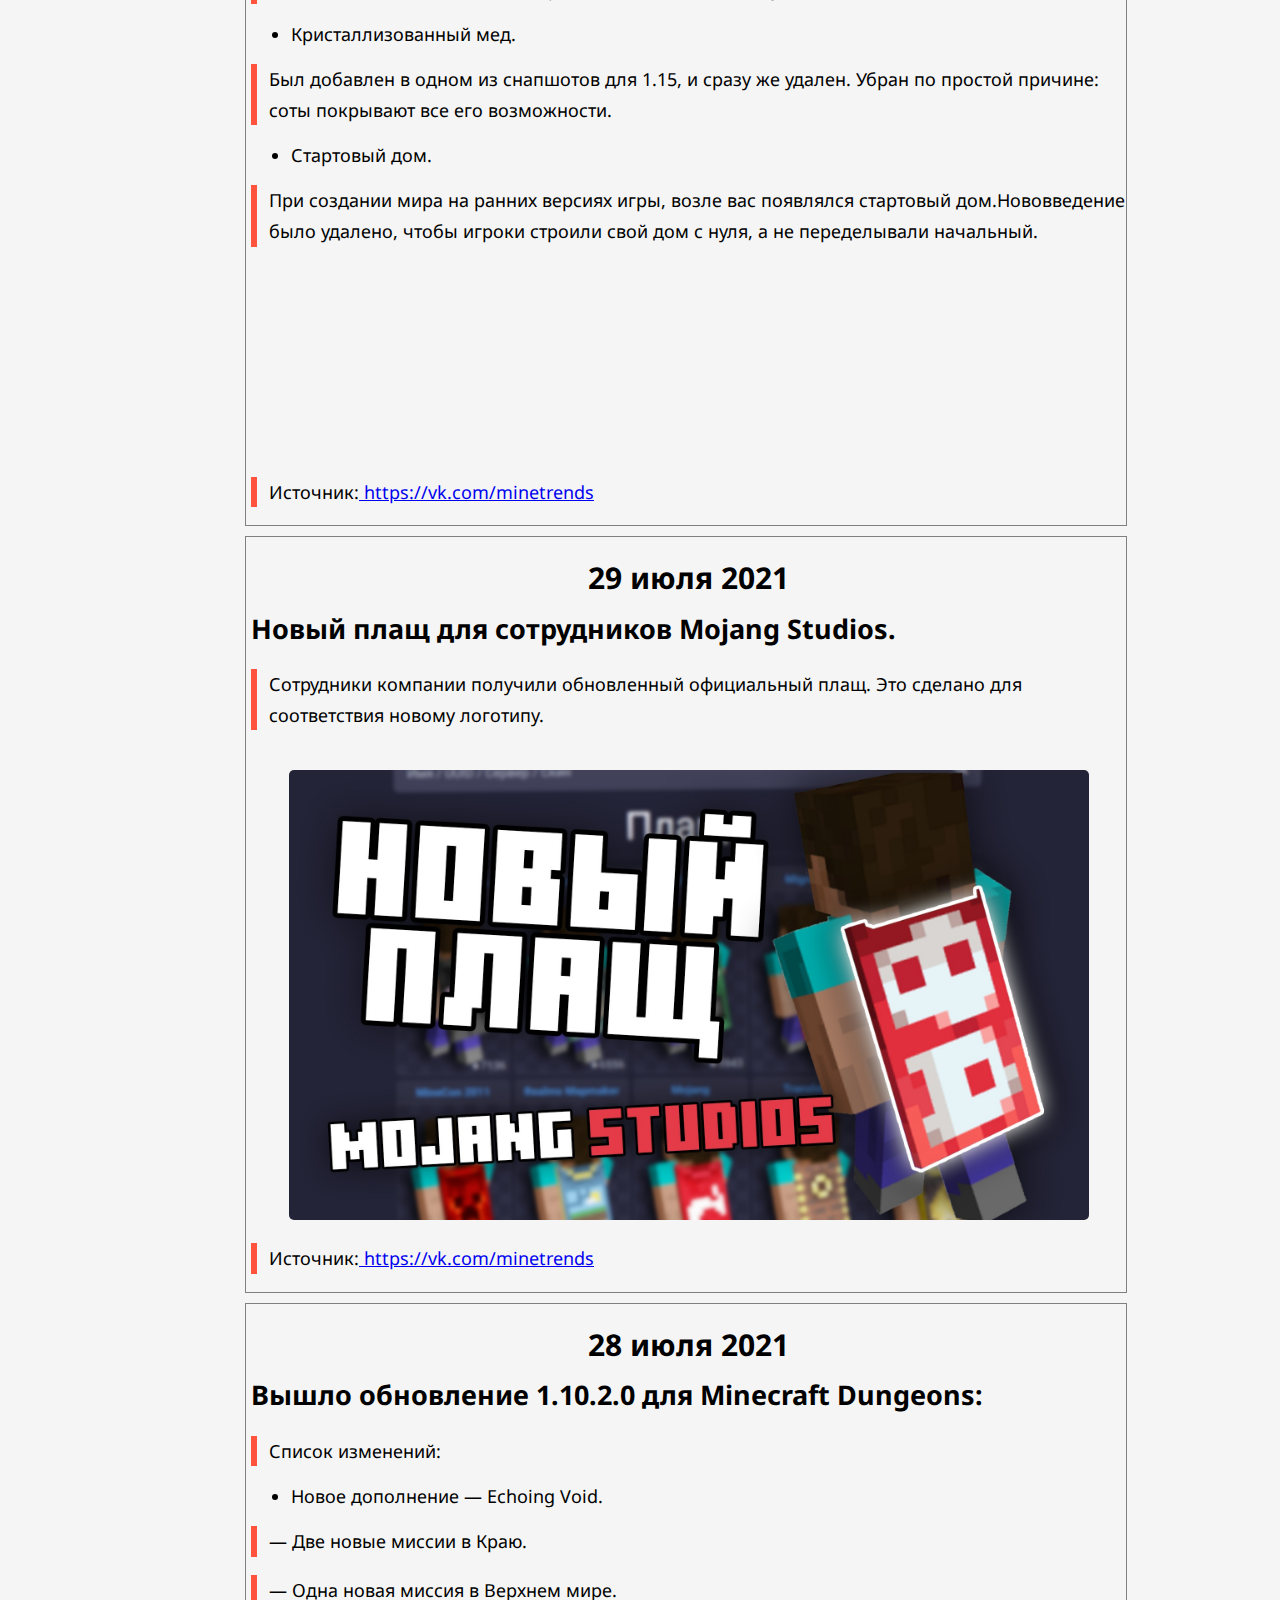
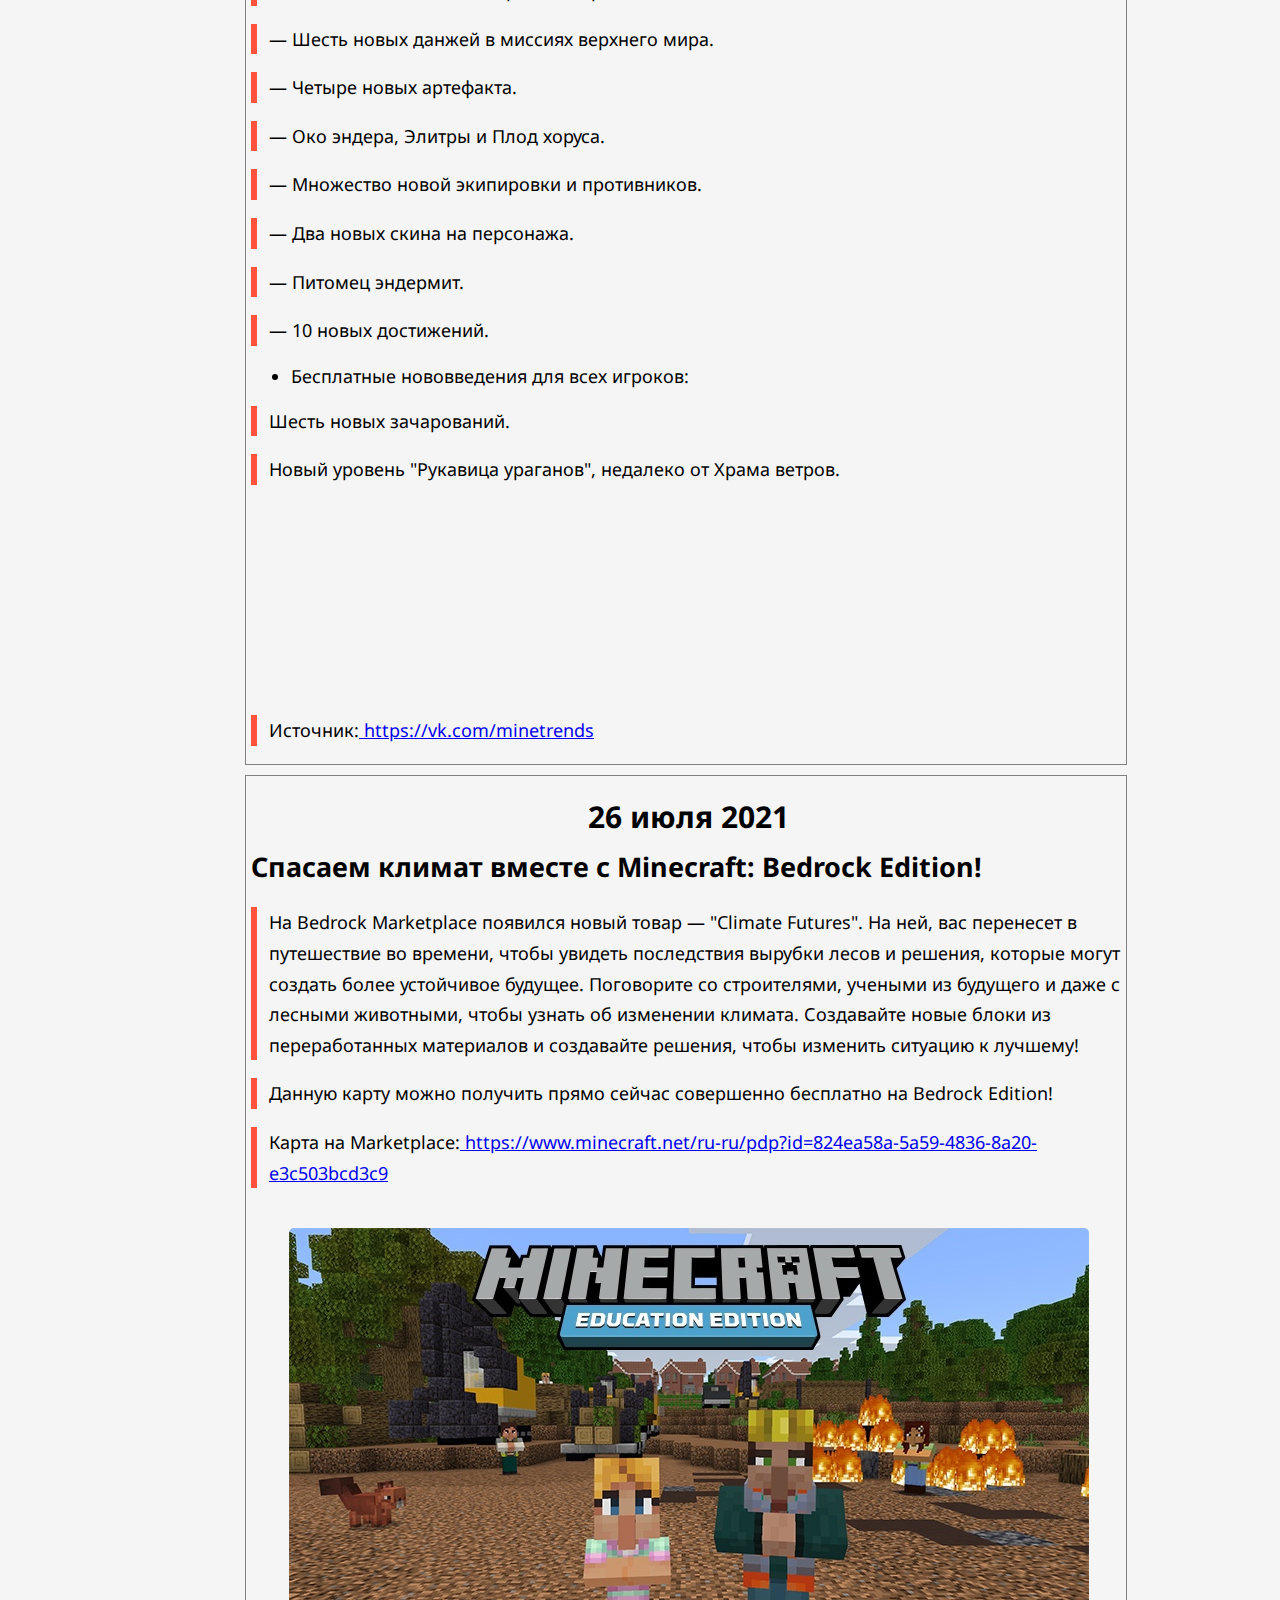
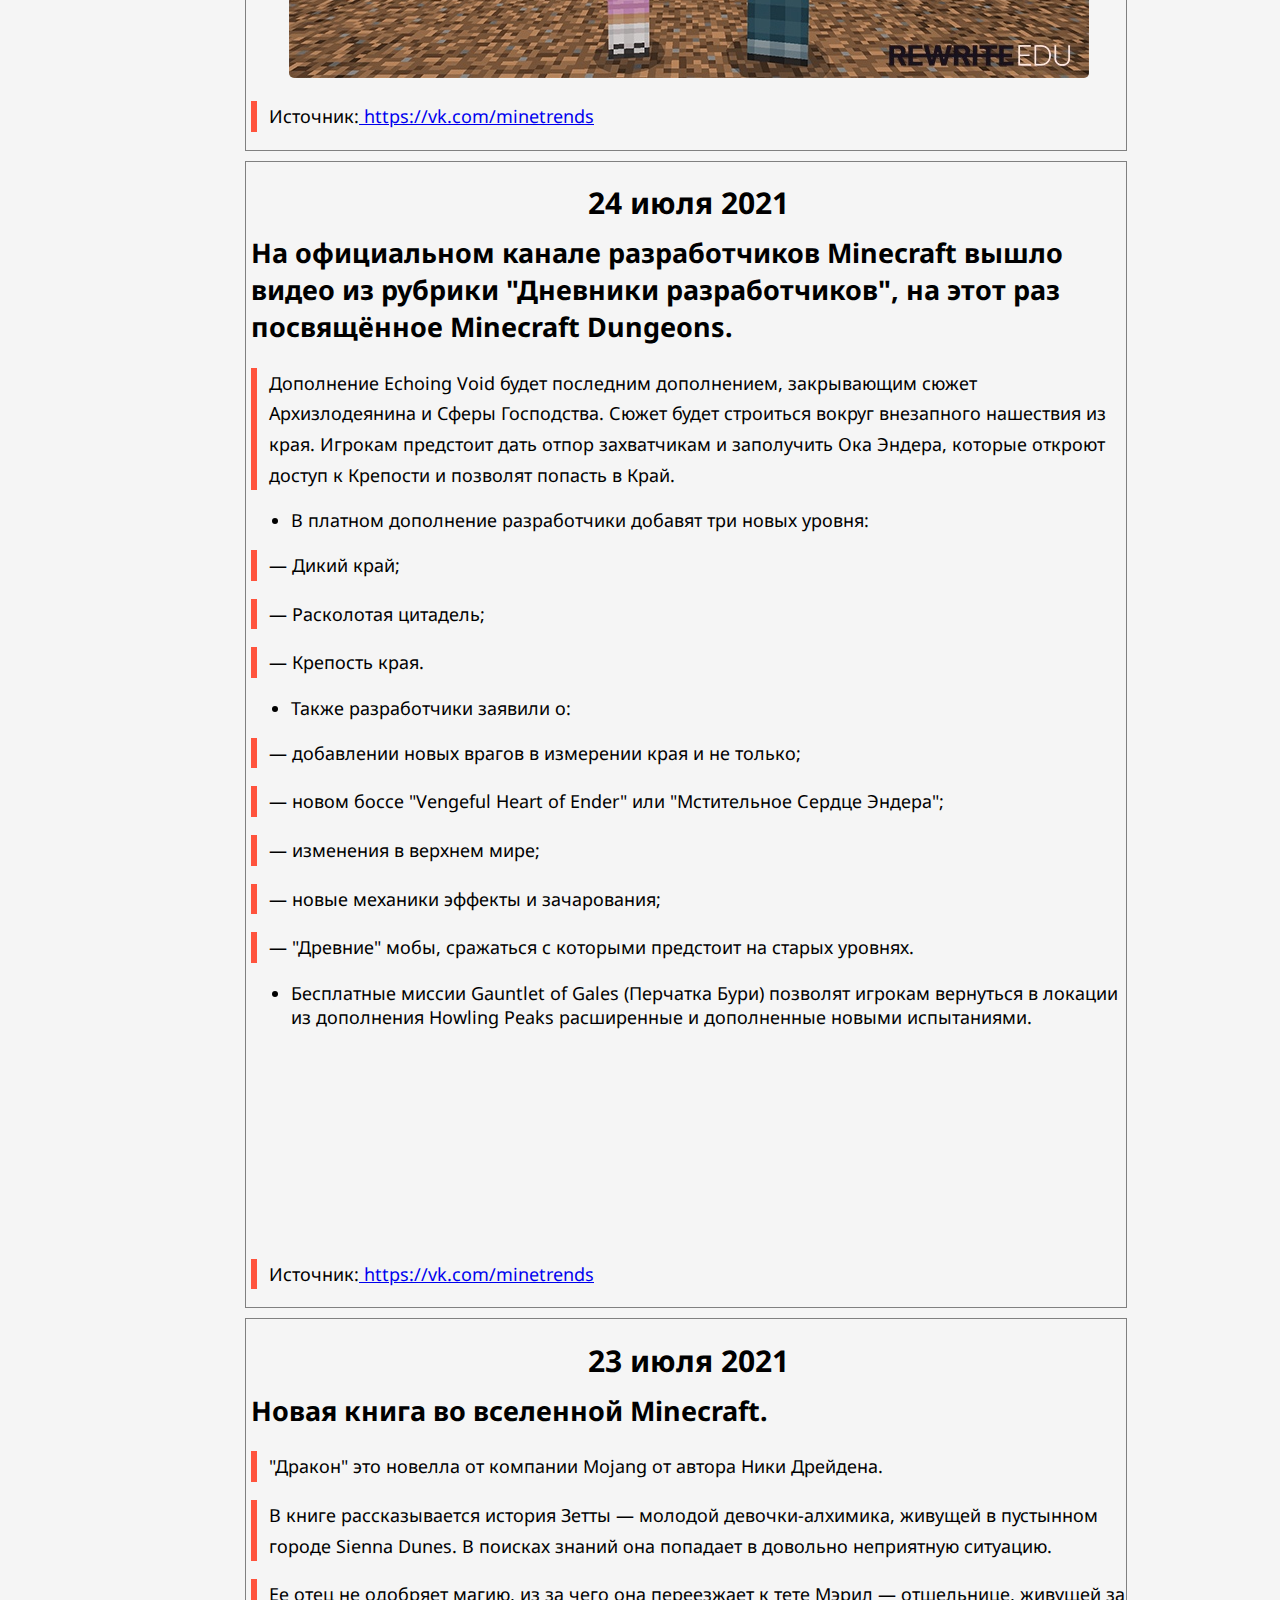
==== commit c743b625: "Add files via upload" ====
--- a/index.html
+++ b/index.html
@@ -31,6 +31,26 @@
 
             <main>
                 <h2 class="title">Новости</h2>
+                 
+                <div id="ramka">
+                    <h1>24 августа 2021</h1>
+
+                    <h2>Миллионы аккаунтов получили доступ к миграции.</h2>
+
+                    <p>Еще больше игроков теперь могут пройти обязательную миграцию аккаунта с Mojang на Microsoft и получить официальный плащ.</p>
+
+                    <p>Проверьте сообщение о переходе в своем профиле на Minecraft.net или в лаунчере игры!</p>
+
+                    <p>Узнайте подробнее о миграции на сайте:<a href="https://www.minecraft.net/ru-ru/mojang-account-move">https://www.minecraft.net/ru-ru/mojang-account-move</a></p>
+
+                    <div class="gallery">
+                        <a target="_blank" href="images/0iU6ldjtA5M.jpg">
+                            <img src="images/0iU6ldjtA5M.jpg">
+                        </a>
+                    </div>
+                    
+                    <p>Источник:<a href="https://vk.com/minetrends"> https://vk.com/minetrends</a></p>
+                </div>
 
                 <div id="ramka">
                     <h1>23 августа 2021</h1>
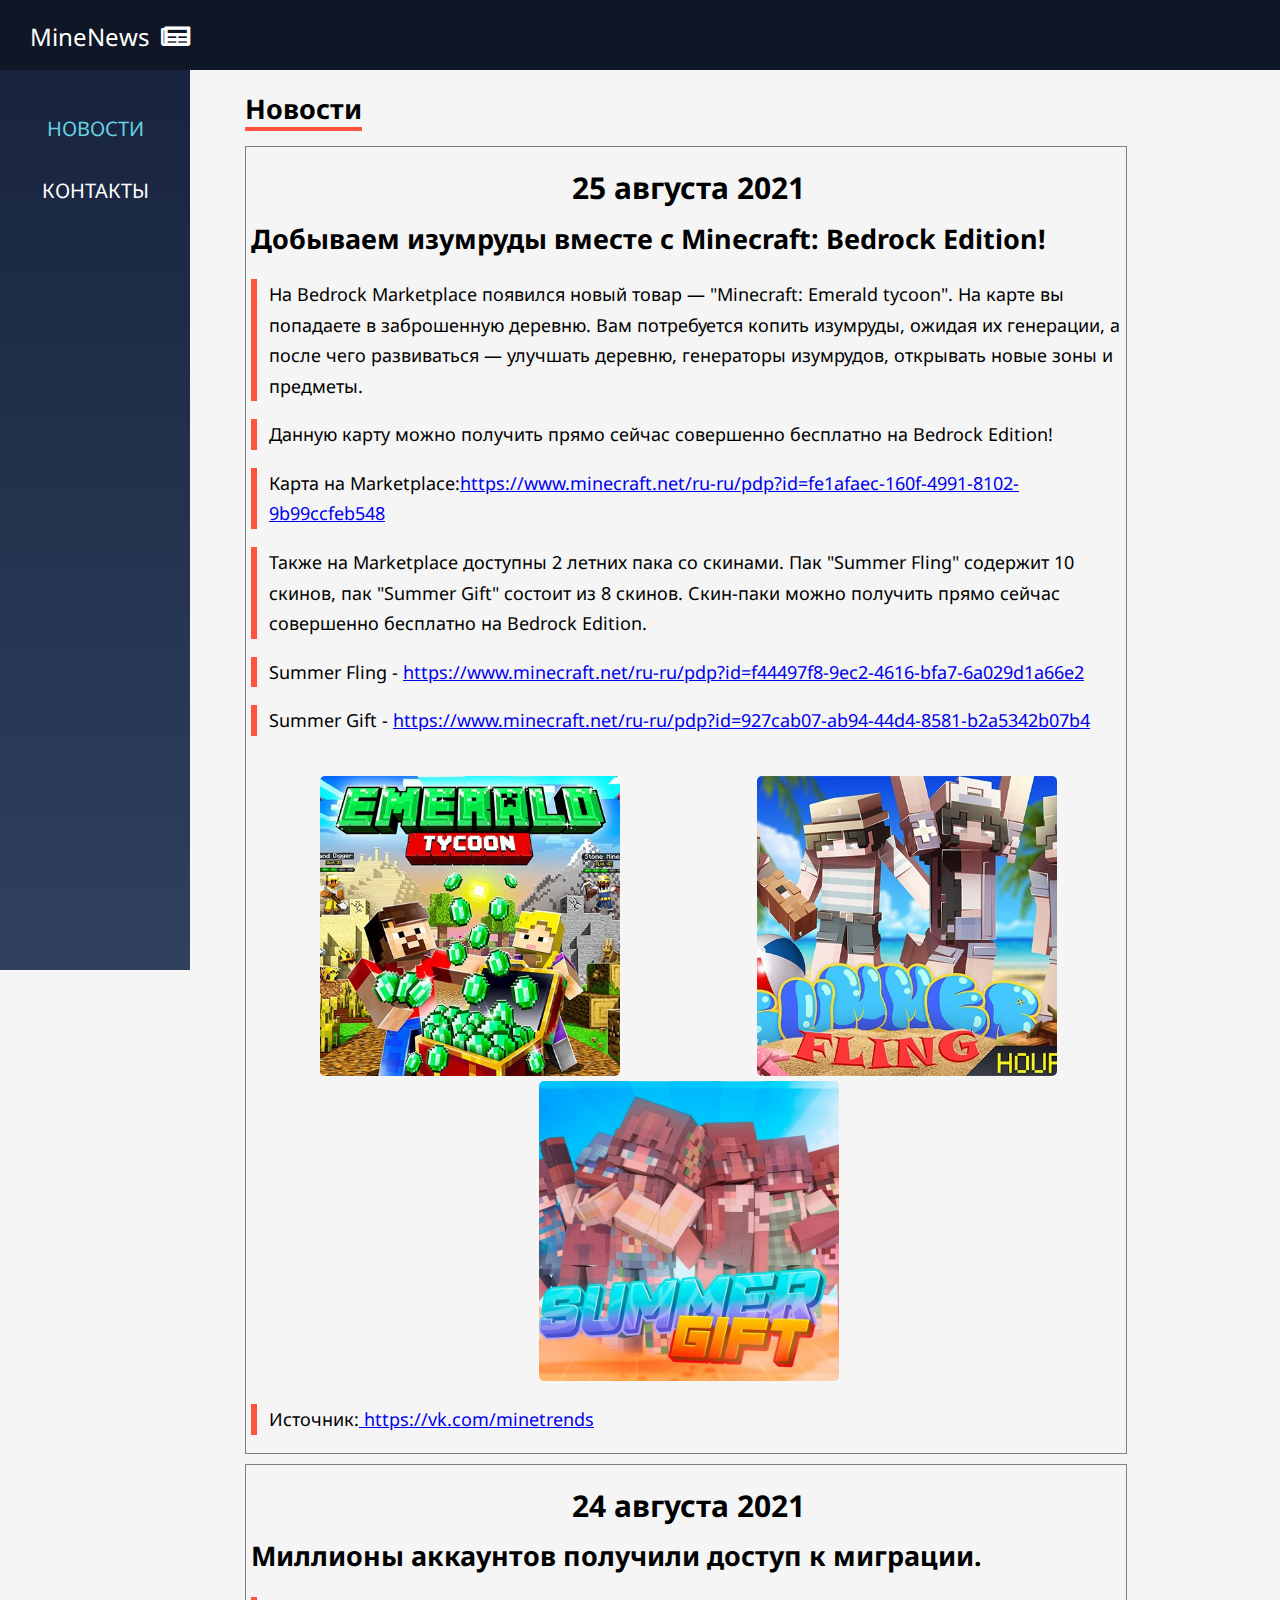
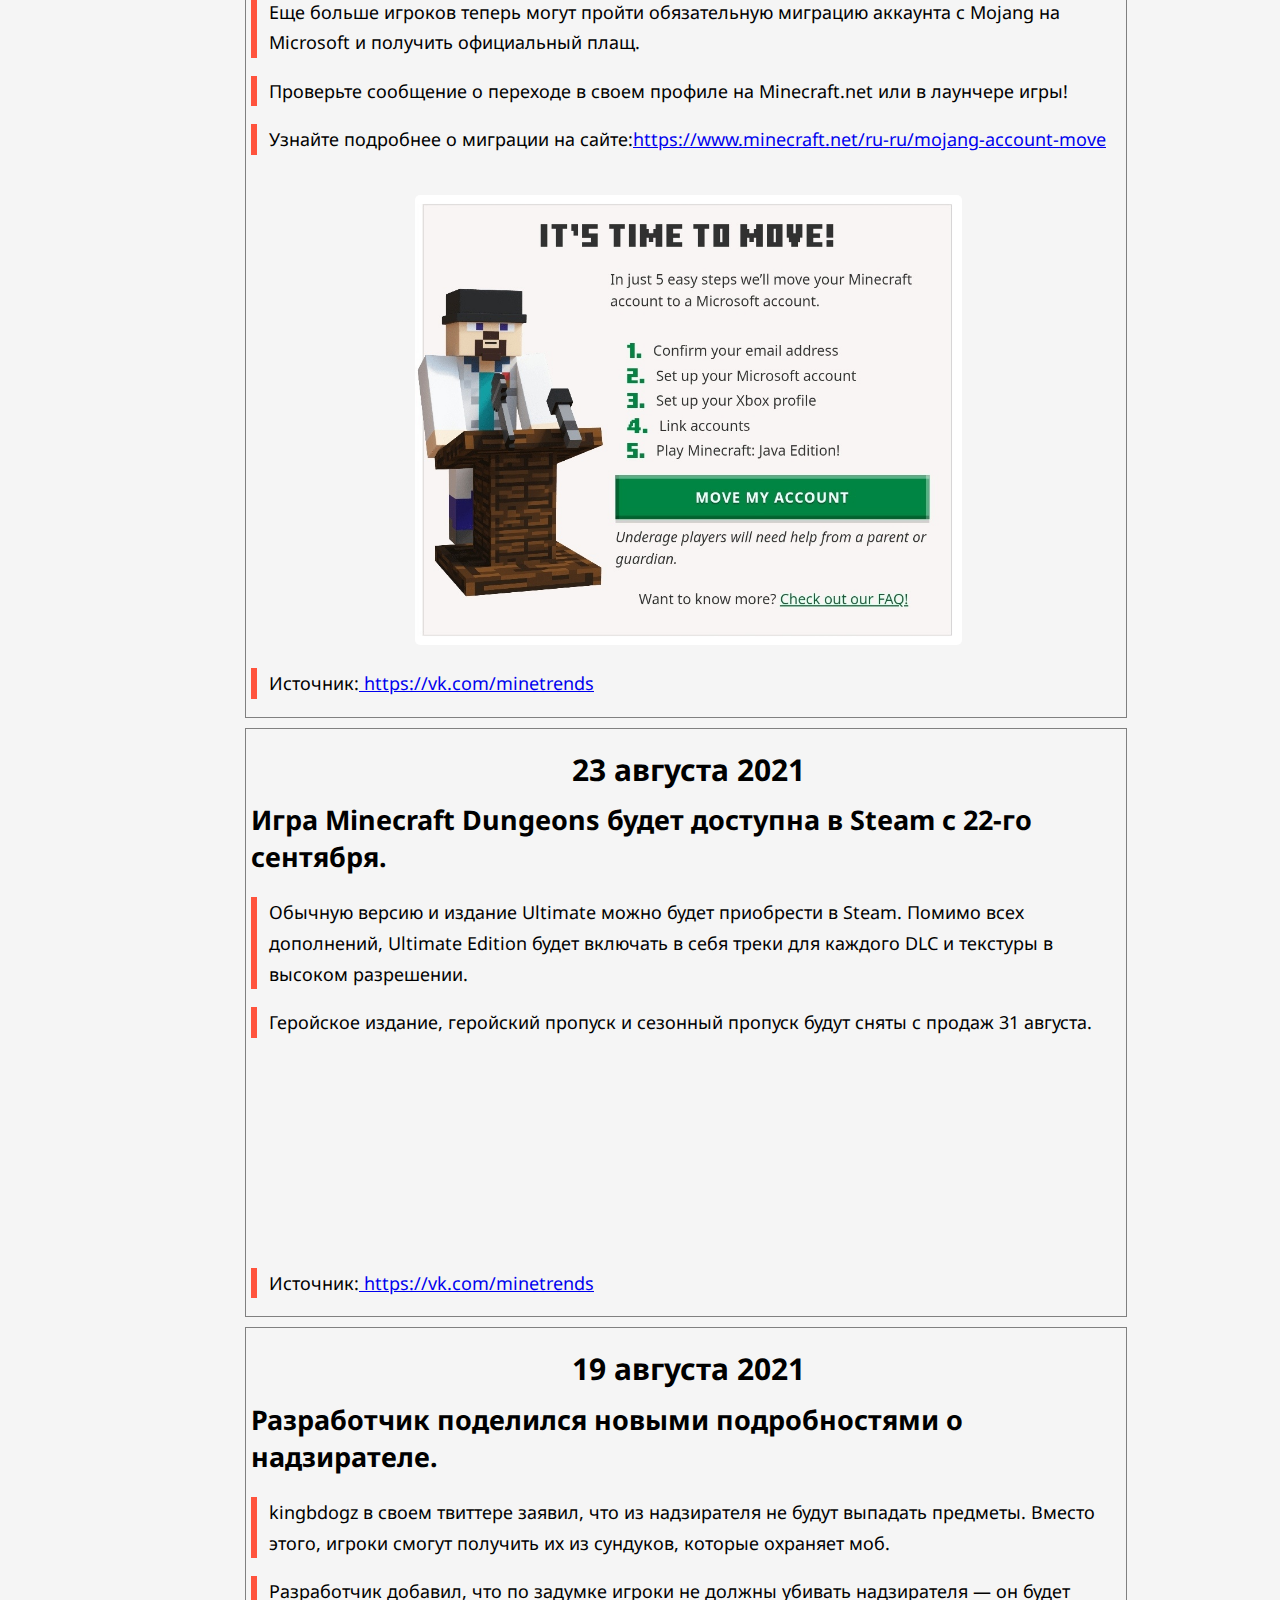
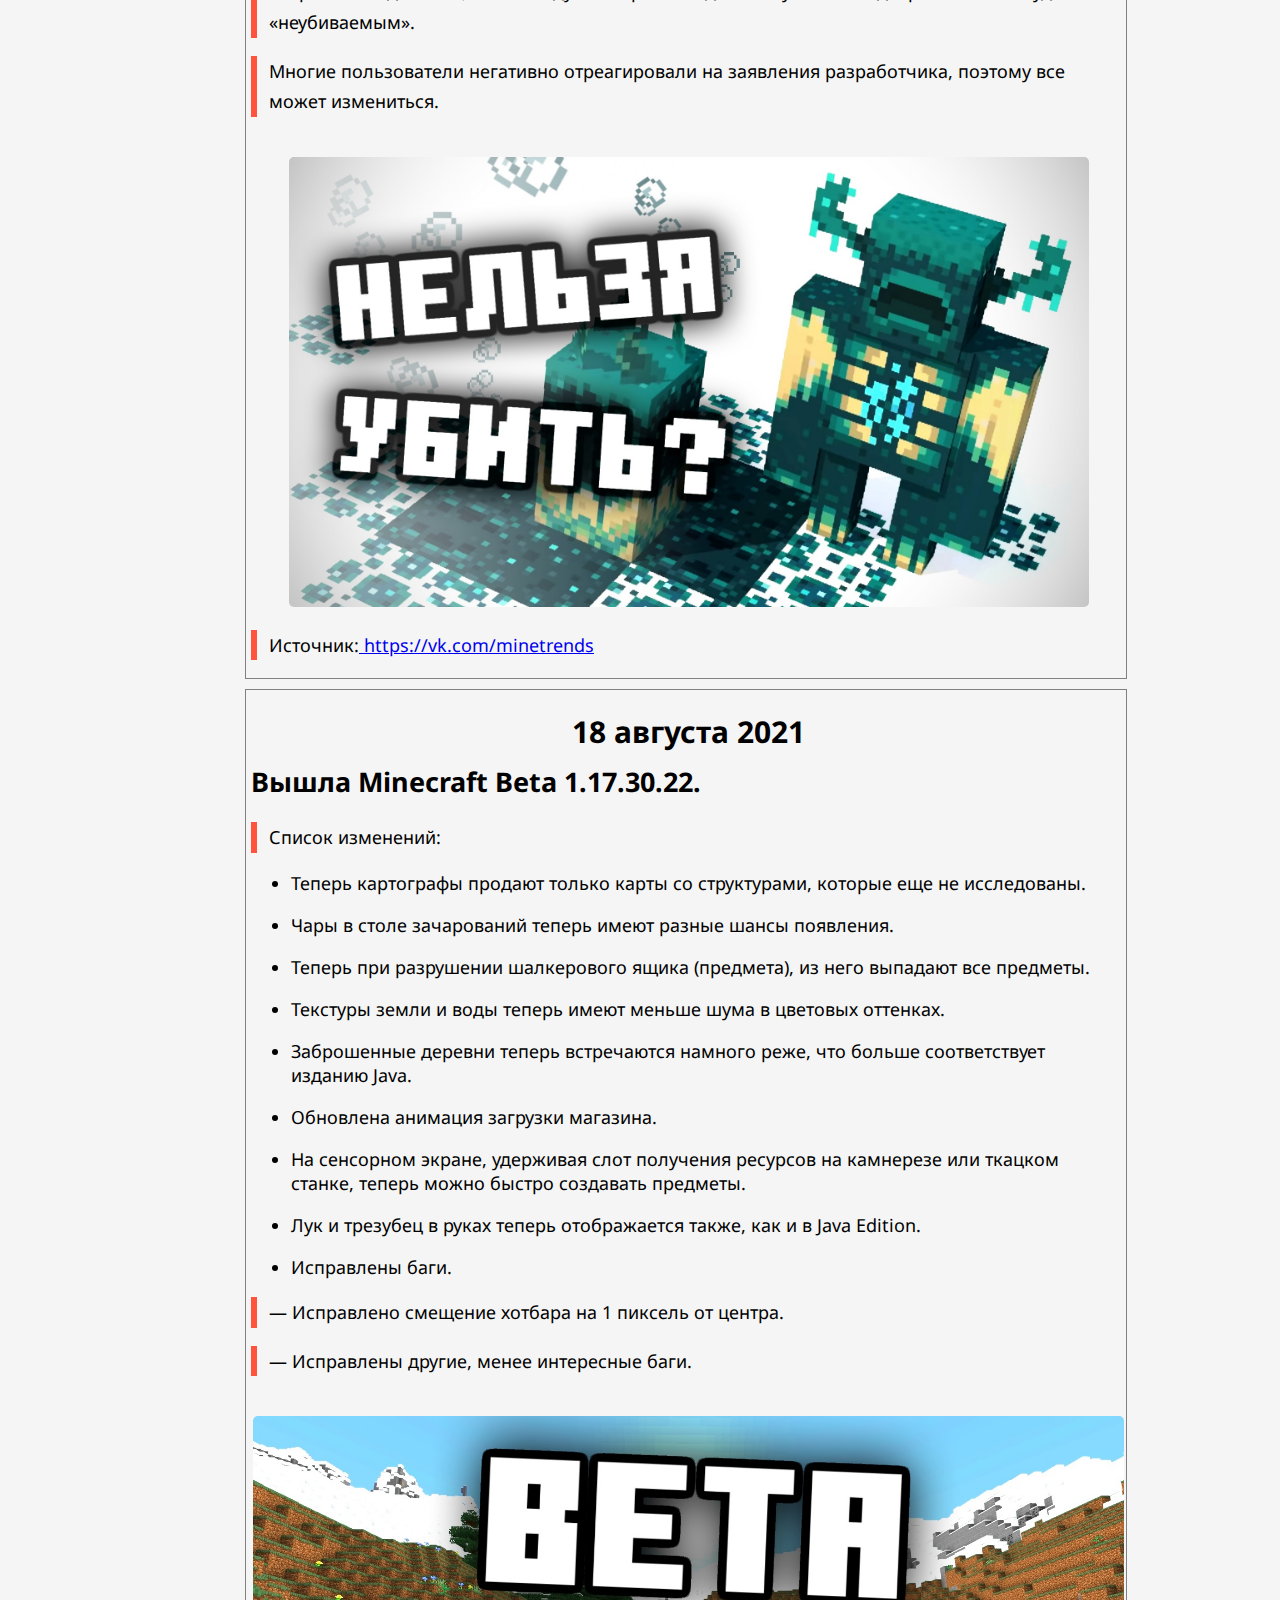
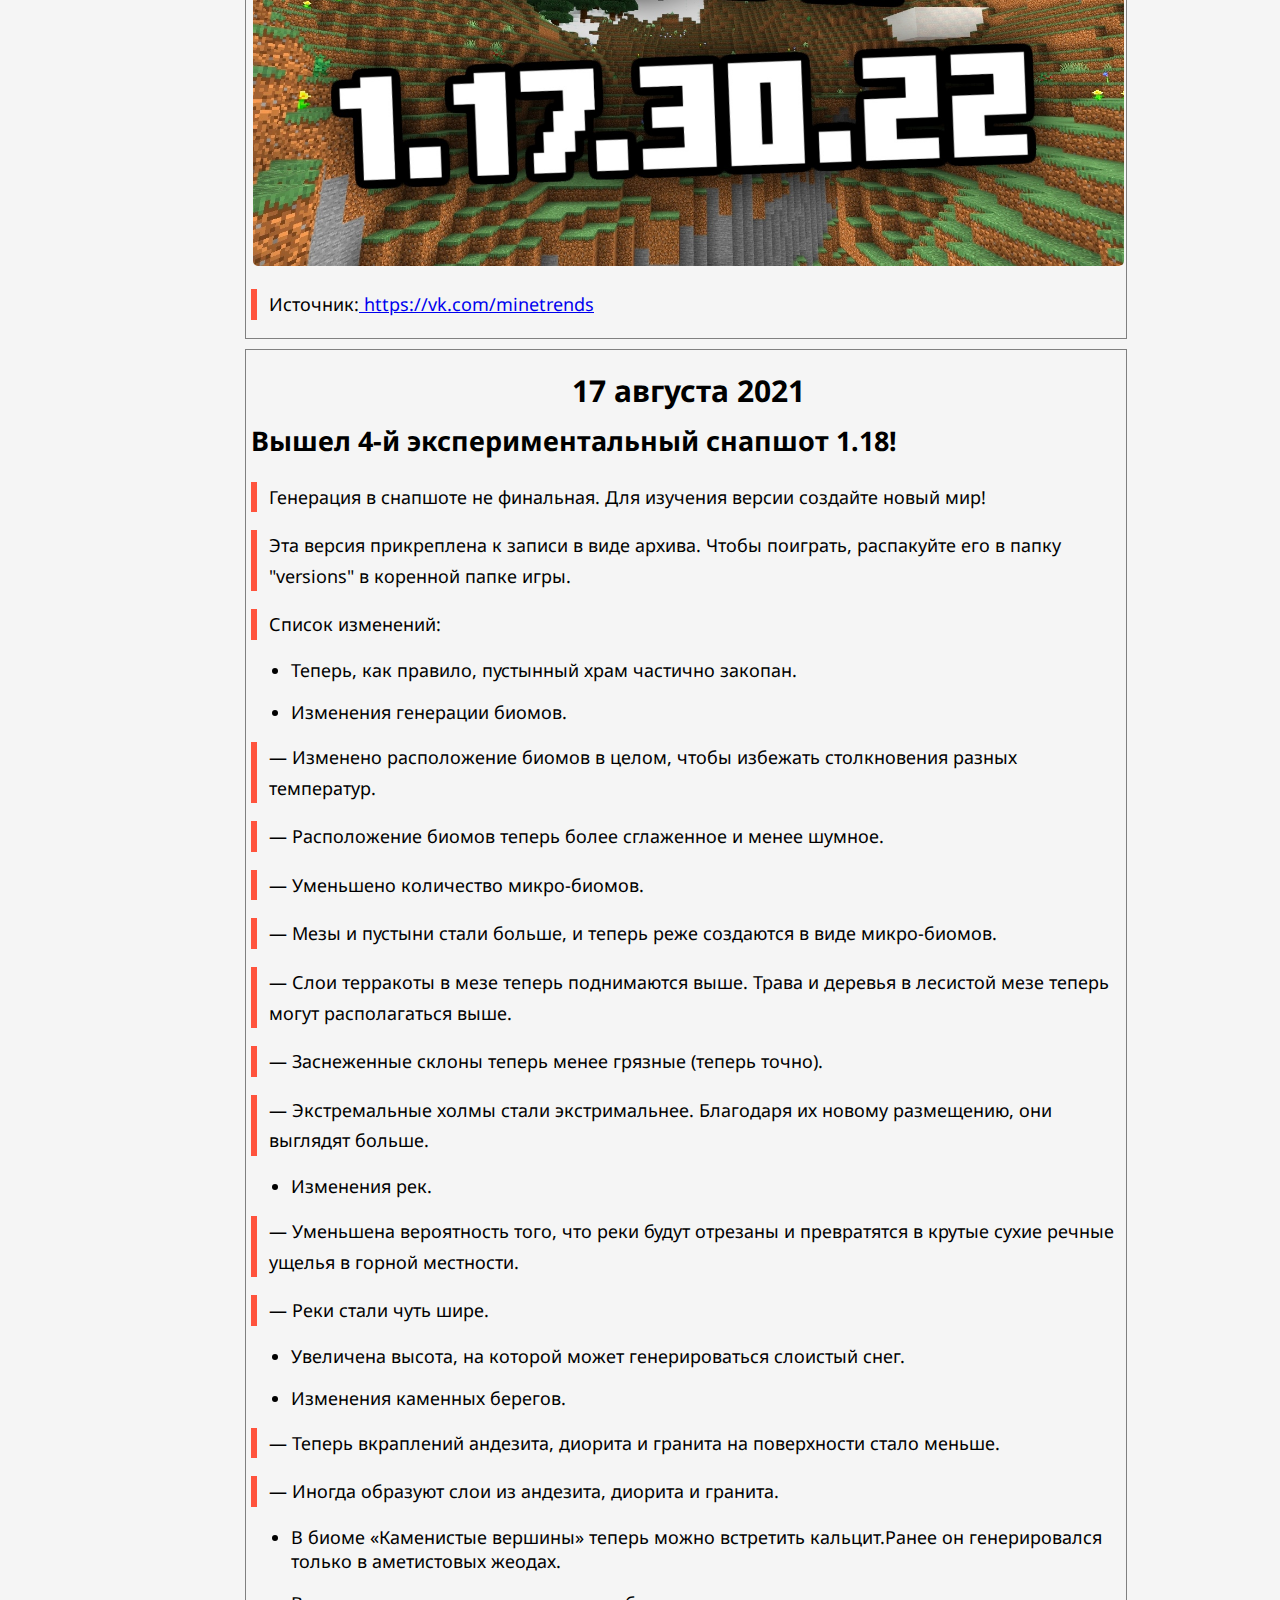
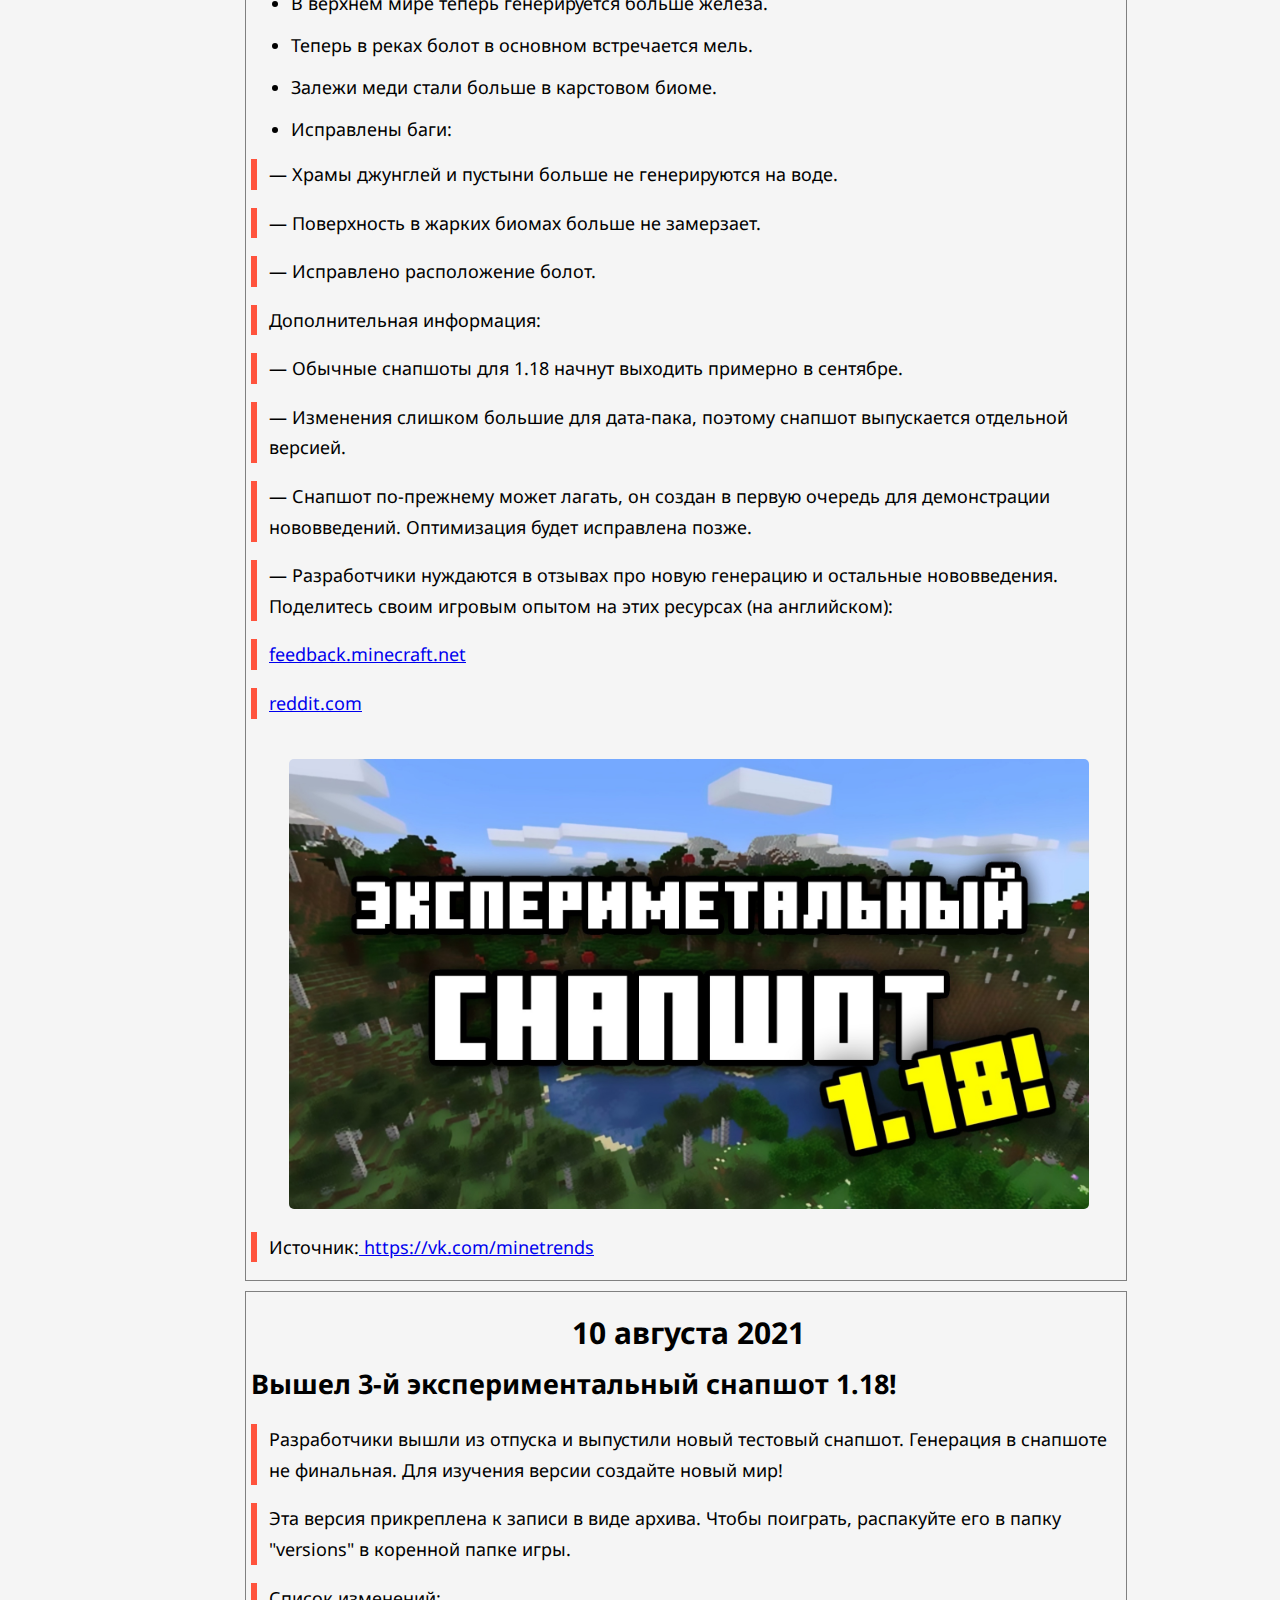
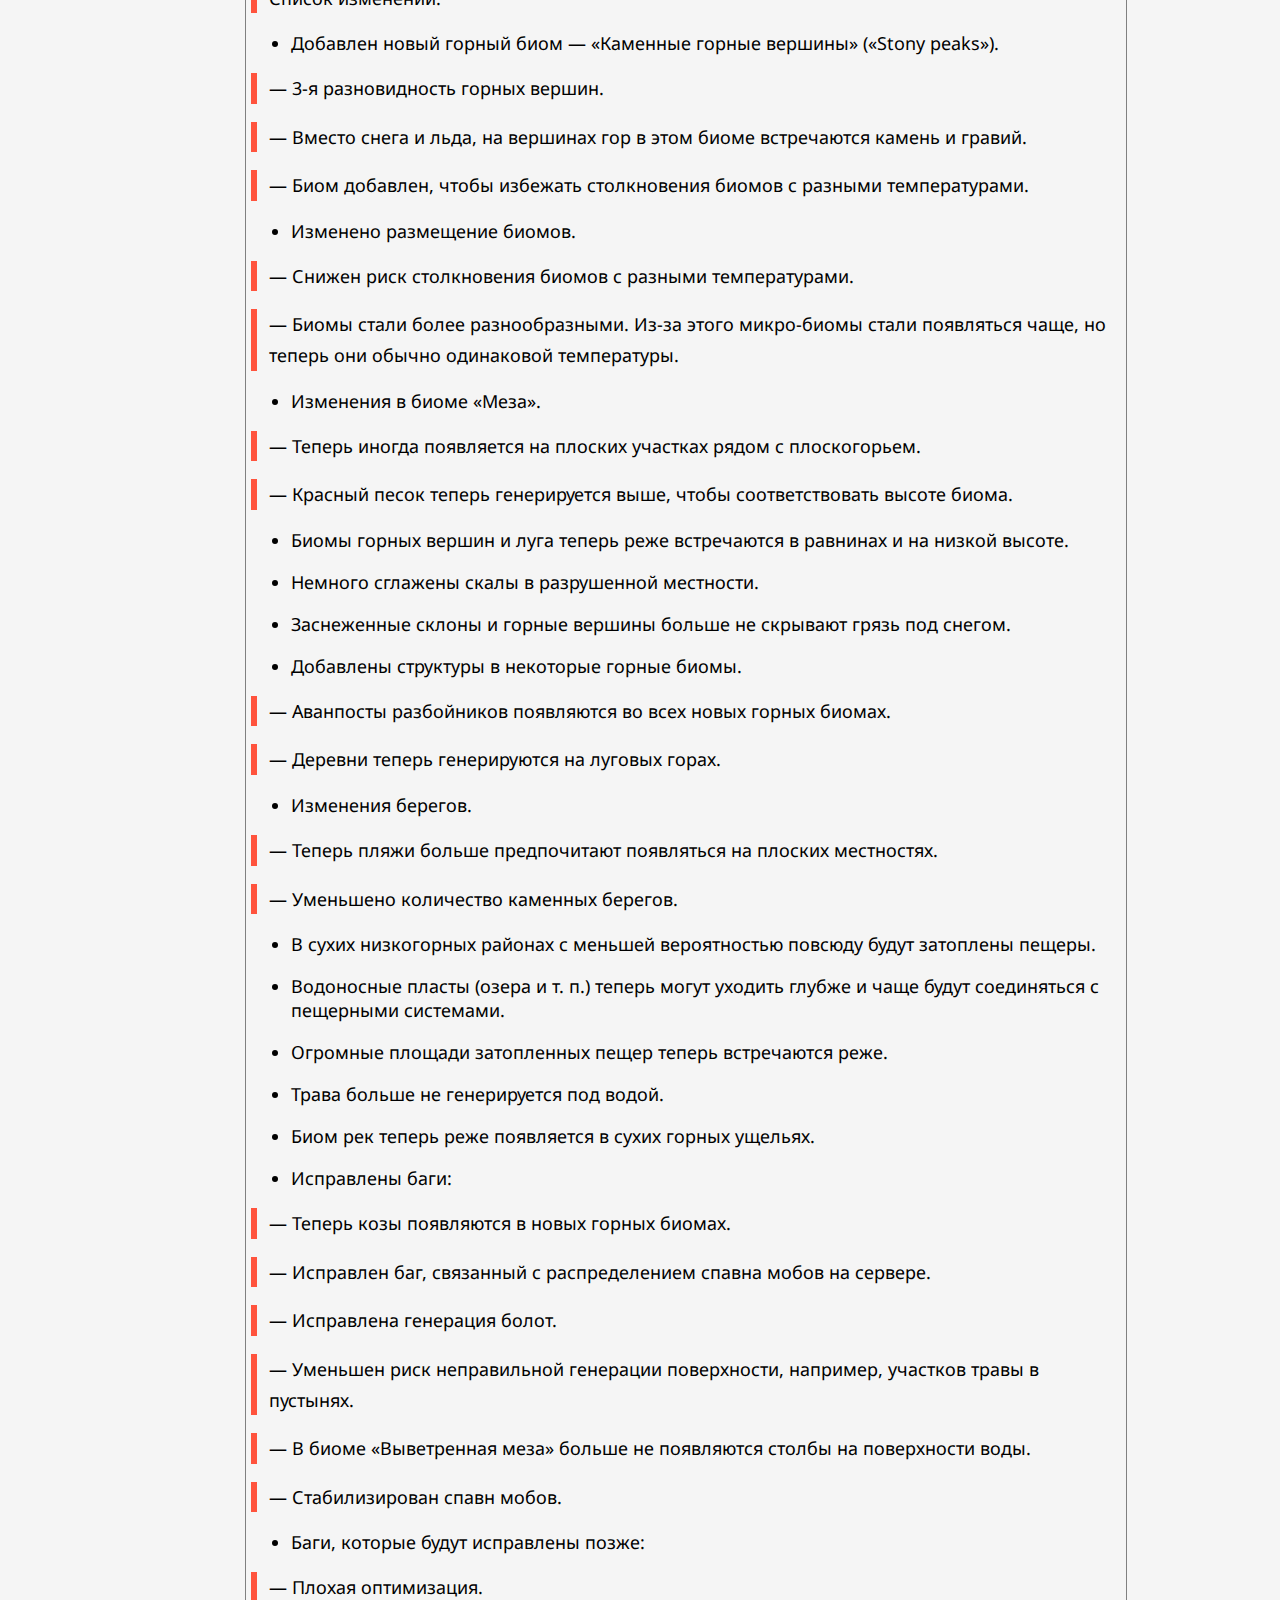
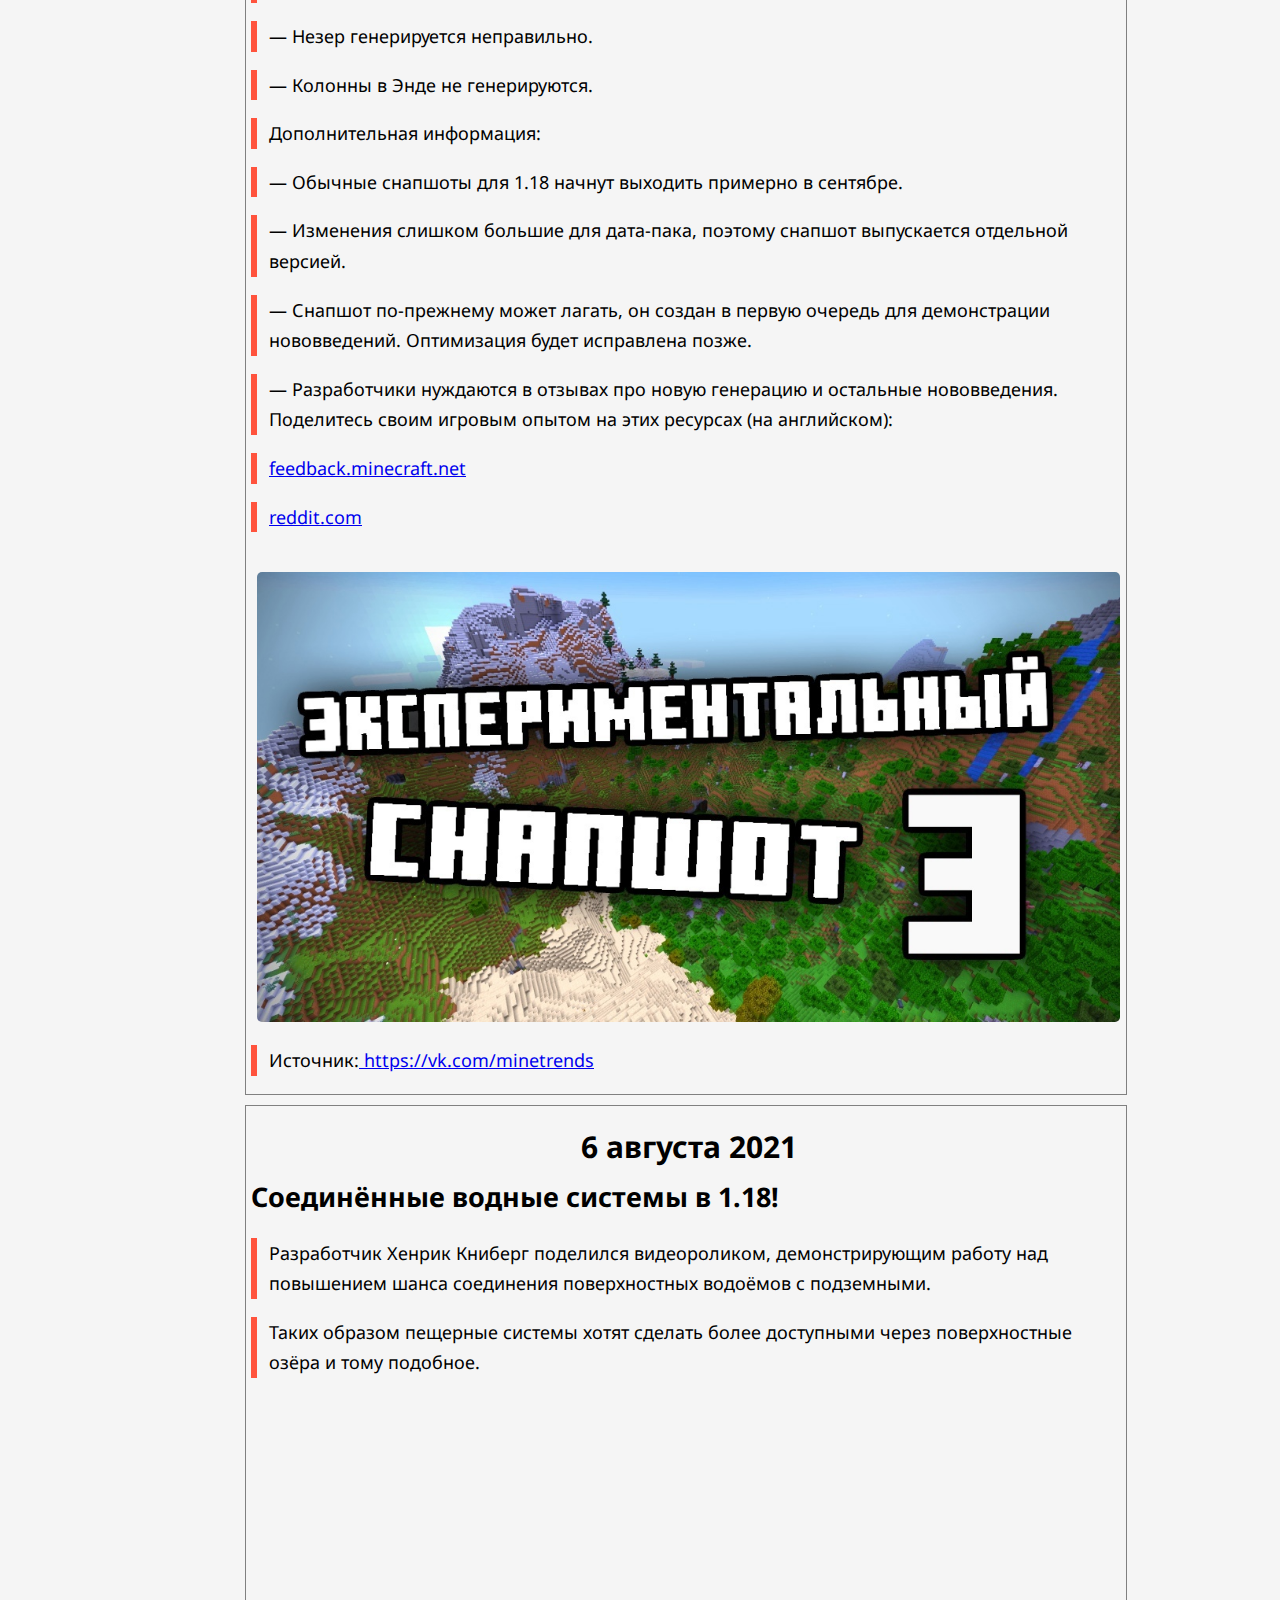
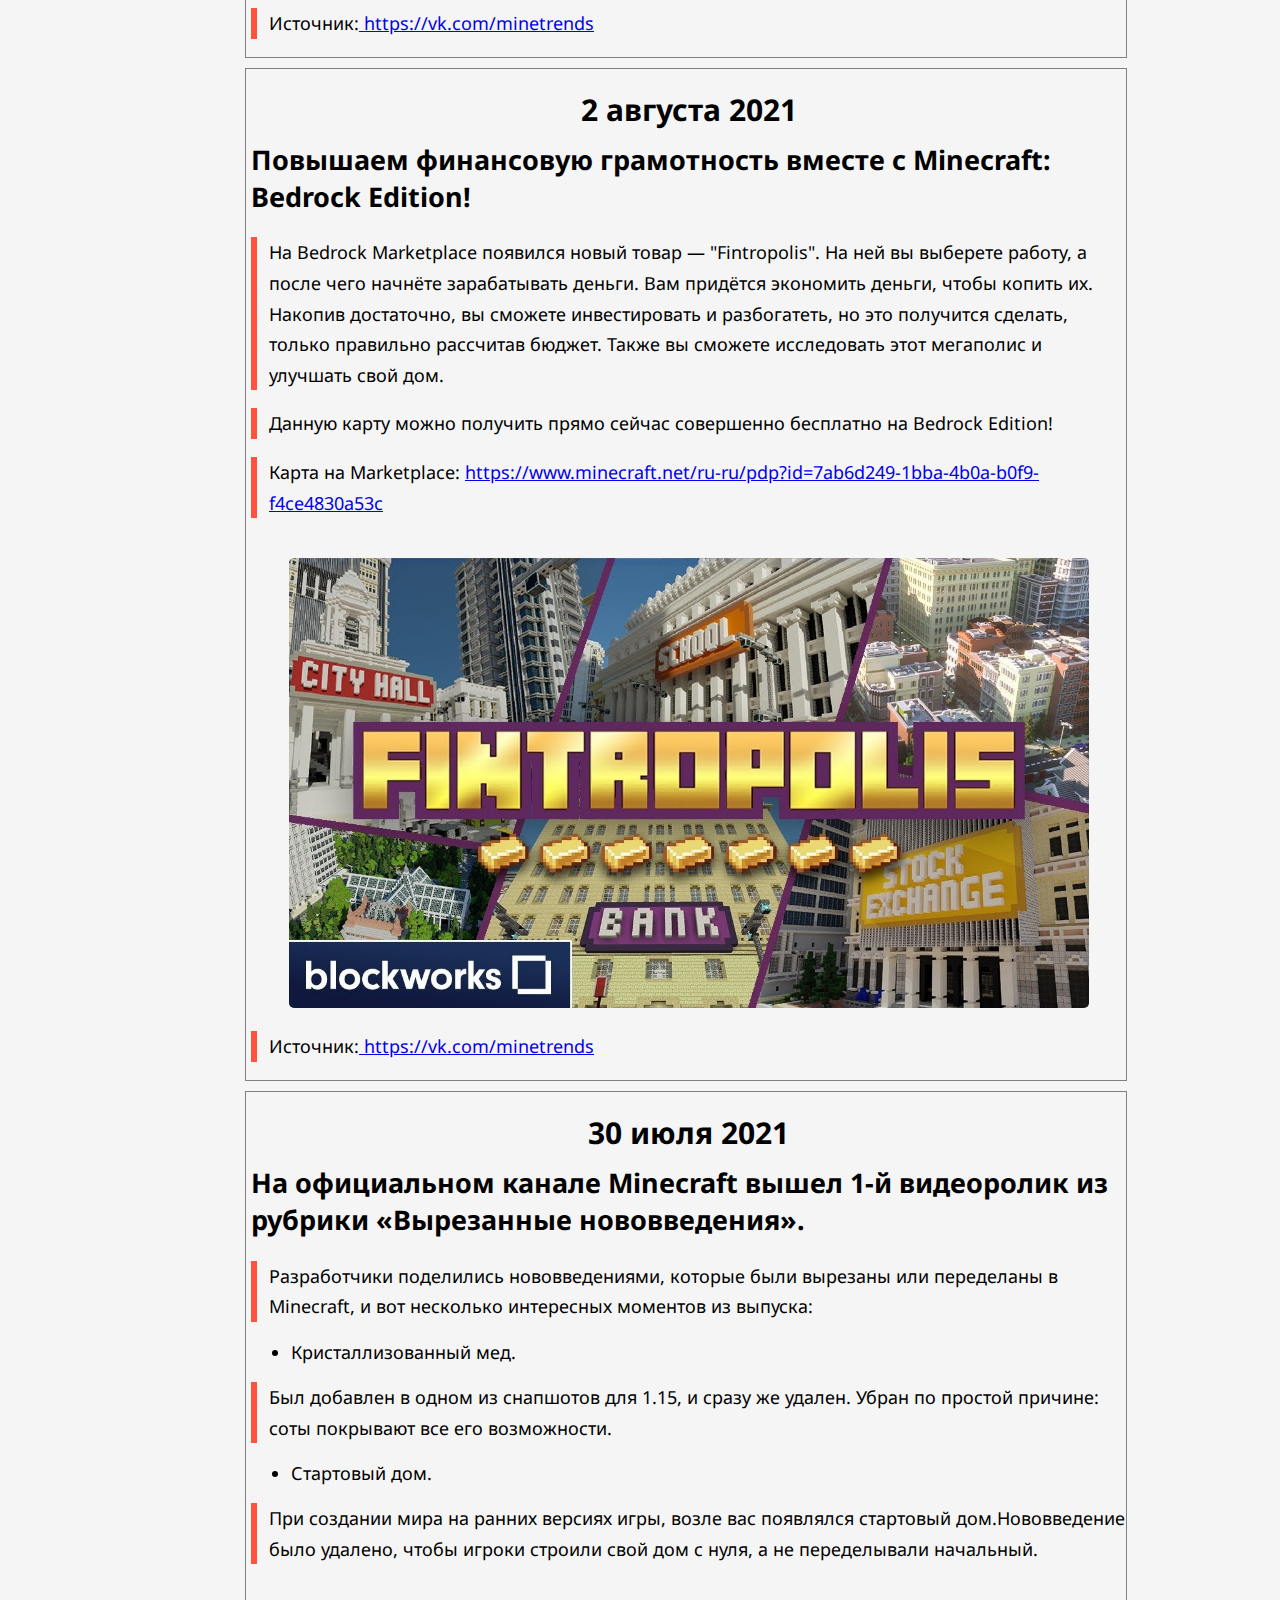
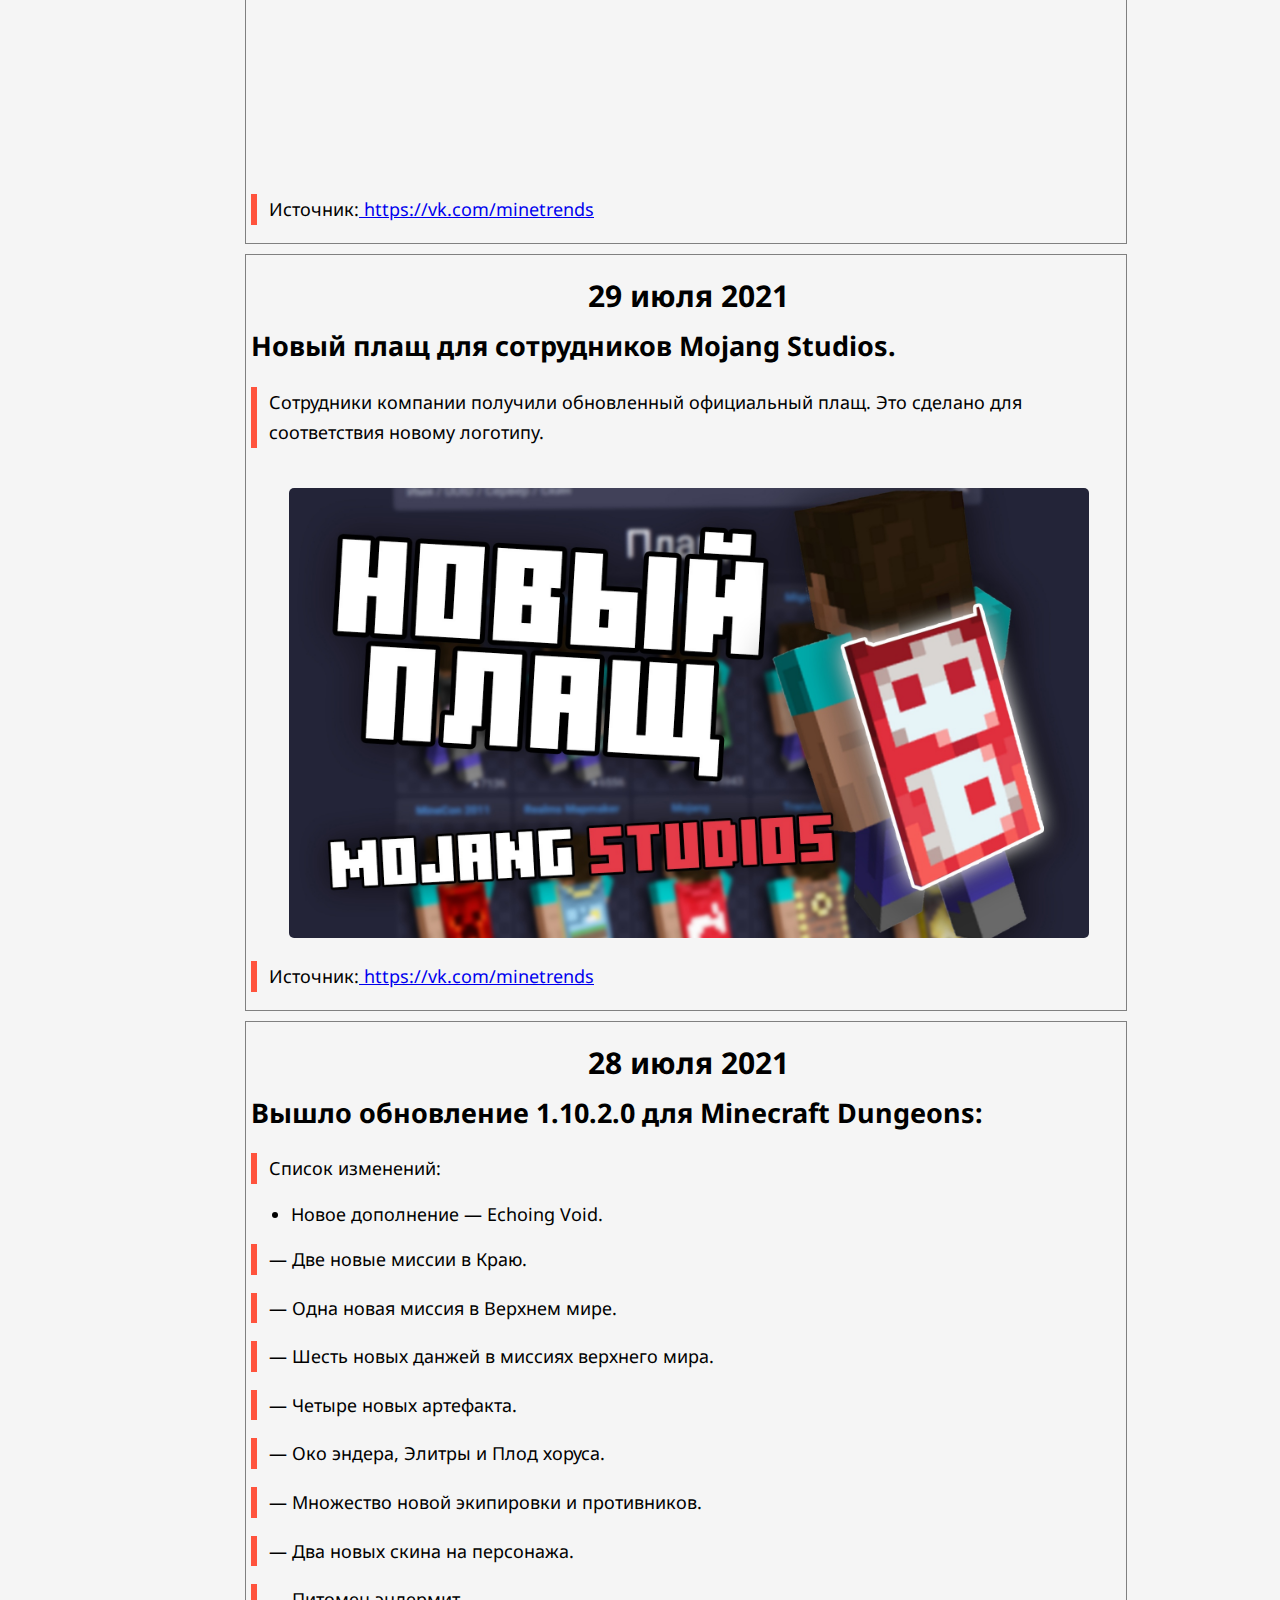
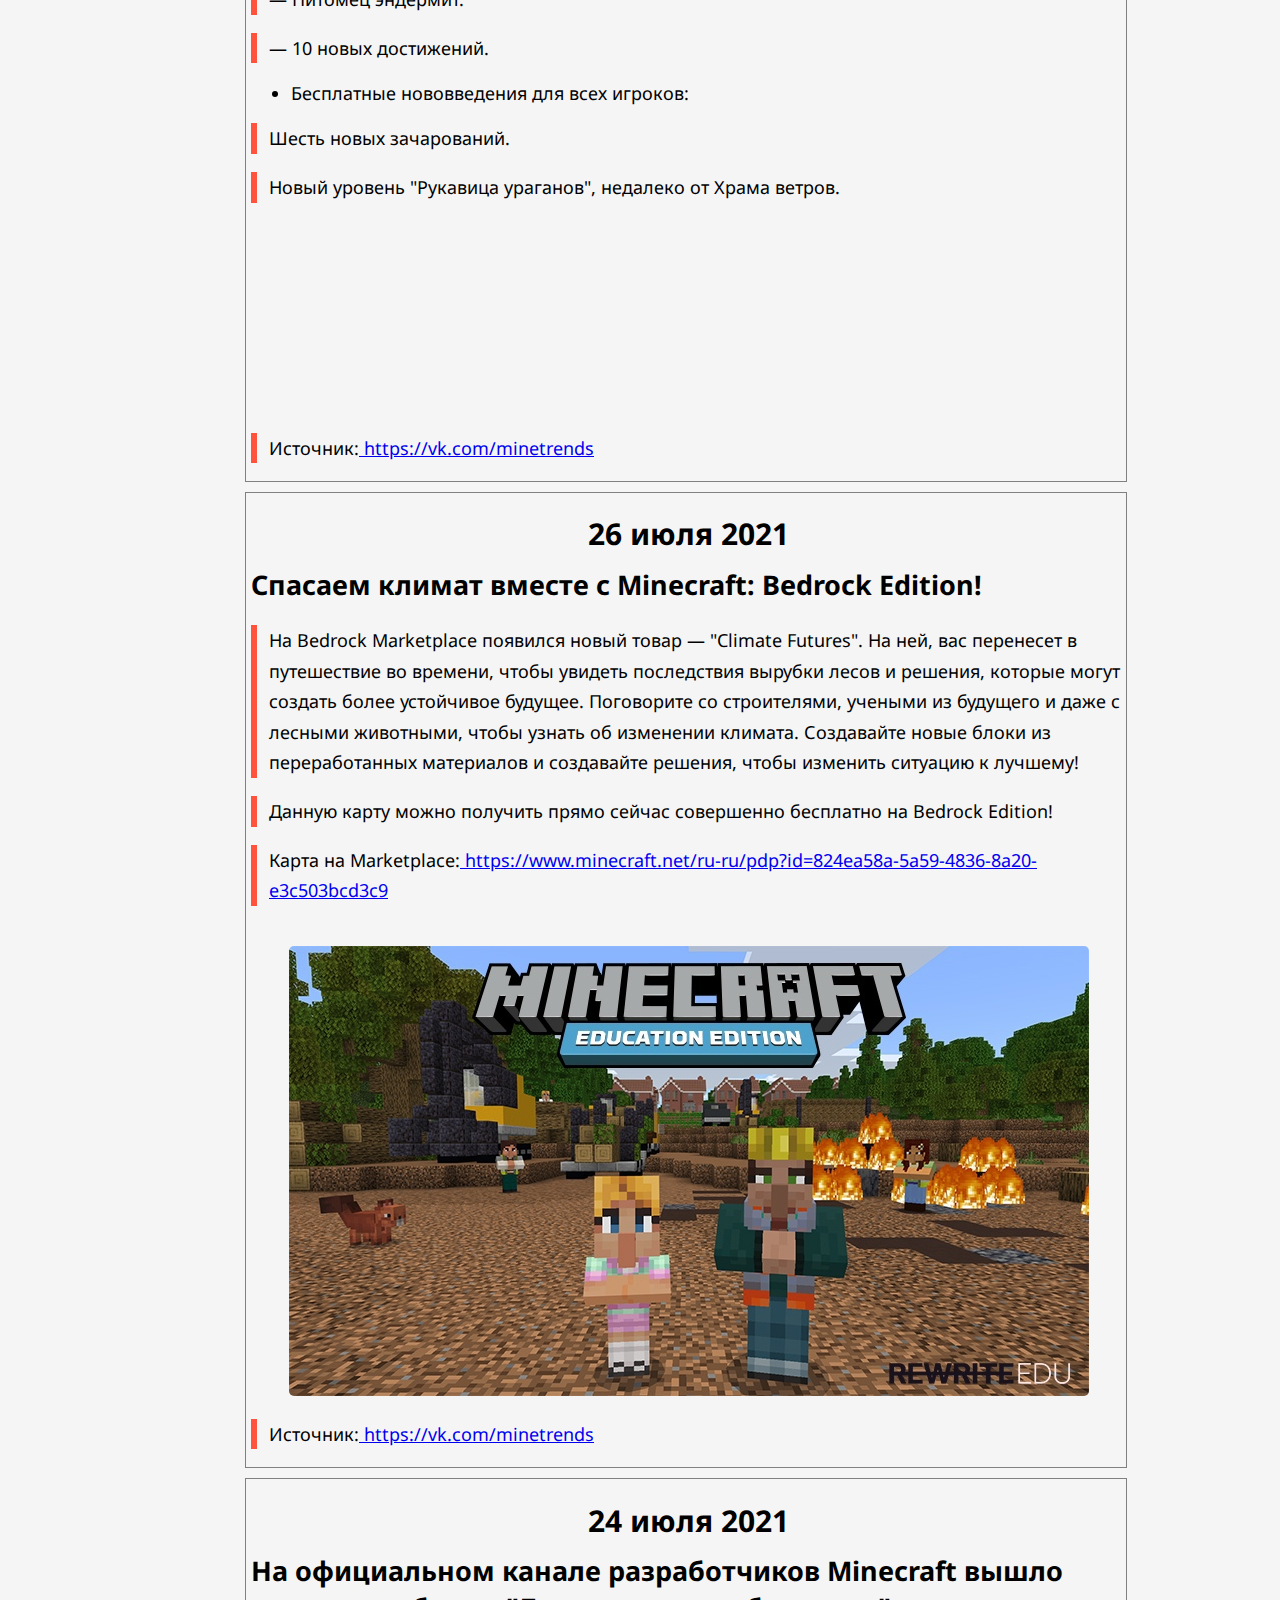
==== commit c06d7024: "Add files via upload" ====
--- a/index.html
+++ b/index.html
@@ -33,6 +33,36 @@
                 <h2 class="title">Новости</h2>
                  
                 <div id="ramka">
+                    <h1>25 августа 2021</h1>
+
+                    <h2>Добываем изумруды вместе с Minecraft: Bedrock Edition!                    </h2>
+
+                    <p>На Bedrock Marketplace появился новый товар — "Minecraft: Emerald tycoon". На карте вы попадаете в заброшенную деревню. Вам потребуется копить изумруды, ожидая их генерации, а после чего развиваться — улучшать деревню, генераторы изумрудов, открывать новые зоны и предметы.                    </p>
+                    
+                    <p>Данную карту можно получить прямо сейчас совершенно бесплатно на Bedrock Edition!</p>
+                    
+                    <p>Карта на Marketplace:<a href="https://www.minecraft.net/ru-ru/pdp?id=fe1afaec-160f-4991-8102-9b99ccfeb548">https://www.minecraft.net/ru-ru/pdp?id=fe1afaec-160f-4991-8102-9b99ccfeb548</a></p>
+                    
+                    <p>Также на Marketplace доступны 2 летних пака со скинами. Пак "Summer Fling" содержит 10 скинов, пак "Summer Gift" состоит из 8 скинов. Скин-паки можно получить прямо сейчас совершенно бесплатно на Bedrock Edition.</p>
+                    
+                    <p>Summer Fling - <a href="https://www.minecraft.net/ru-ru/pdp?id=f44497f8-9ec2-4616-bfa7-6a029d1a66e2">https://www.minecraft.net/ru-ru/pdp?id=f44497f8-9ec2-4616-bfa7-6a029d1a66e2</a></p>
+                    <p>Summer Gift - <a href="https://www.minecraft.net/ru-ru/pdp?id=927cab07-ab94-44d4-8581-b2a5342b07b4">https://www.minecraft.net/ru-ru/pdp?id=927cab07-ab94-44d4-8581-b2a5342b07b4</a></p>
+
+                    <div class="galleryM">
+                        <a target="_blank" href="images/ryBw3A3MSe8.jpg">
+                            <img src="images/ryBw3A3MSe8.jpg">
+                        </a>
+                        <a target="_blank" href="images/OjXdoad1sdw.jpg">
+                            <img src="images/OjXdoad1sdw.jpg">
+                        </a>
+                        <a target="_blank" href="images/gf84zaxyfl0.jpg">
+                            <img src="images/gf84zaxyfl0.jpg">
+                        </a>
+                    </div>
+                    <p>Источник:<a href="https://vk.com/minetrends"> https://vk.com/minetrends</a></p>
+                </div>
+
+                <div id="ramka">
                     <h1>24 августа 2021</h1>
 
                     <h2>Миллионы аккаунтов получили доступ к миграции.</h2>
--- a/css/style.css
+++ b/css/style.css
@@ -105,6 +105,27 @@
 }
 
 .gallery img:hover{
+    transform: scale(1.05);
+    transition: all 0.3s;
+
+}
+
+.galleryM{
+    display: flex;
+    justify-content: space-around;
+    flex-wrap: wrap;
+    margin-top: 40px;
+}
+
+.galleryM img{
+    width: 300px;
+    height: 300px;
+    object-fit: cover;
+    border-radius: 5px;
+    transition: all 0.3s;
+}
+
+.galleryM img:hover{
     transform: scale(1.05);
     transition: all 0.3s;
 
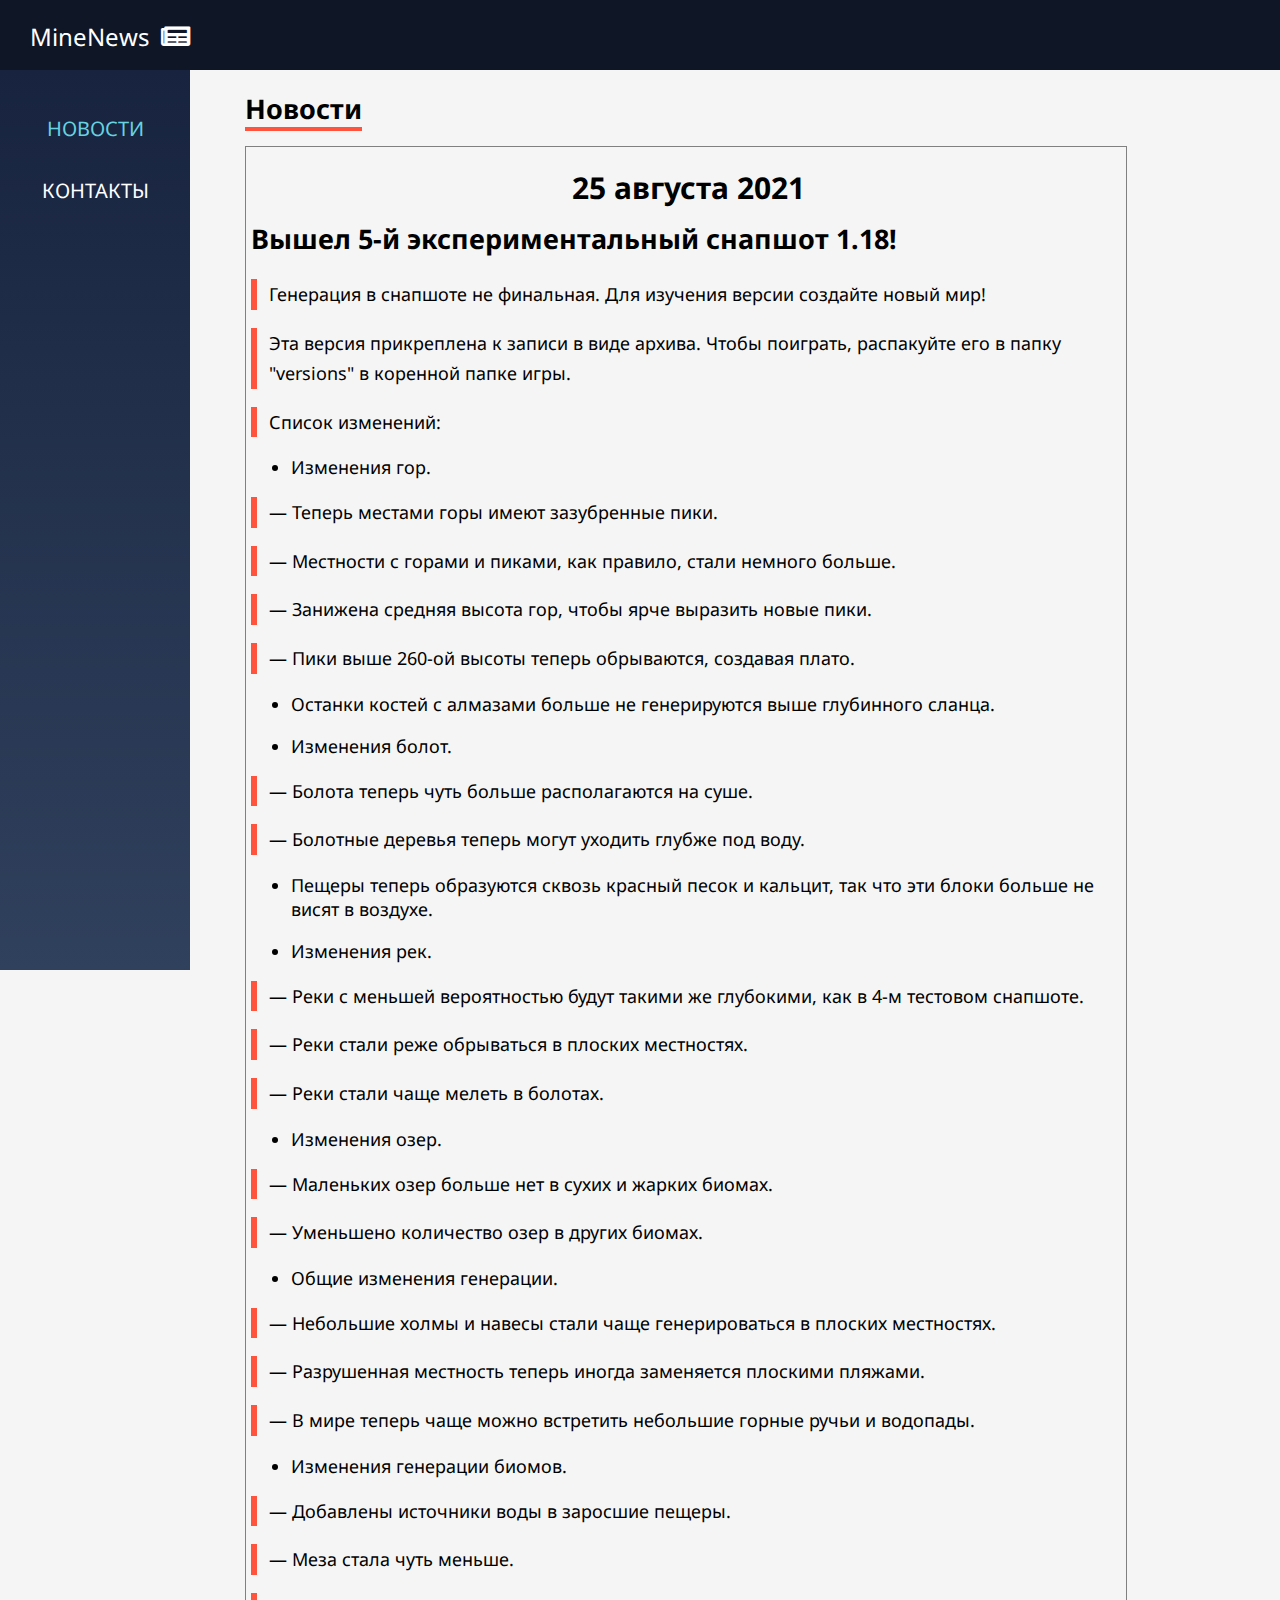
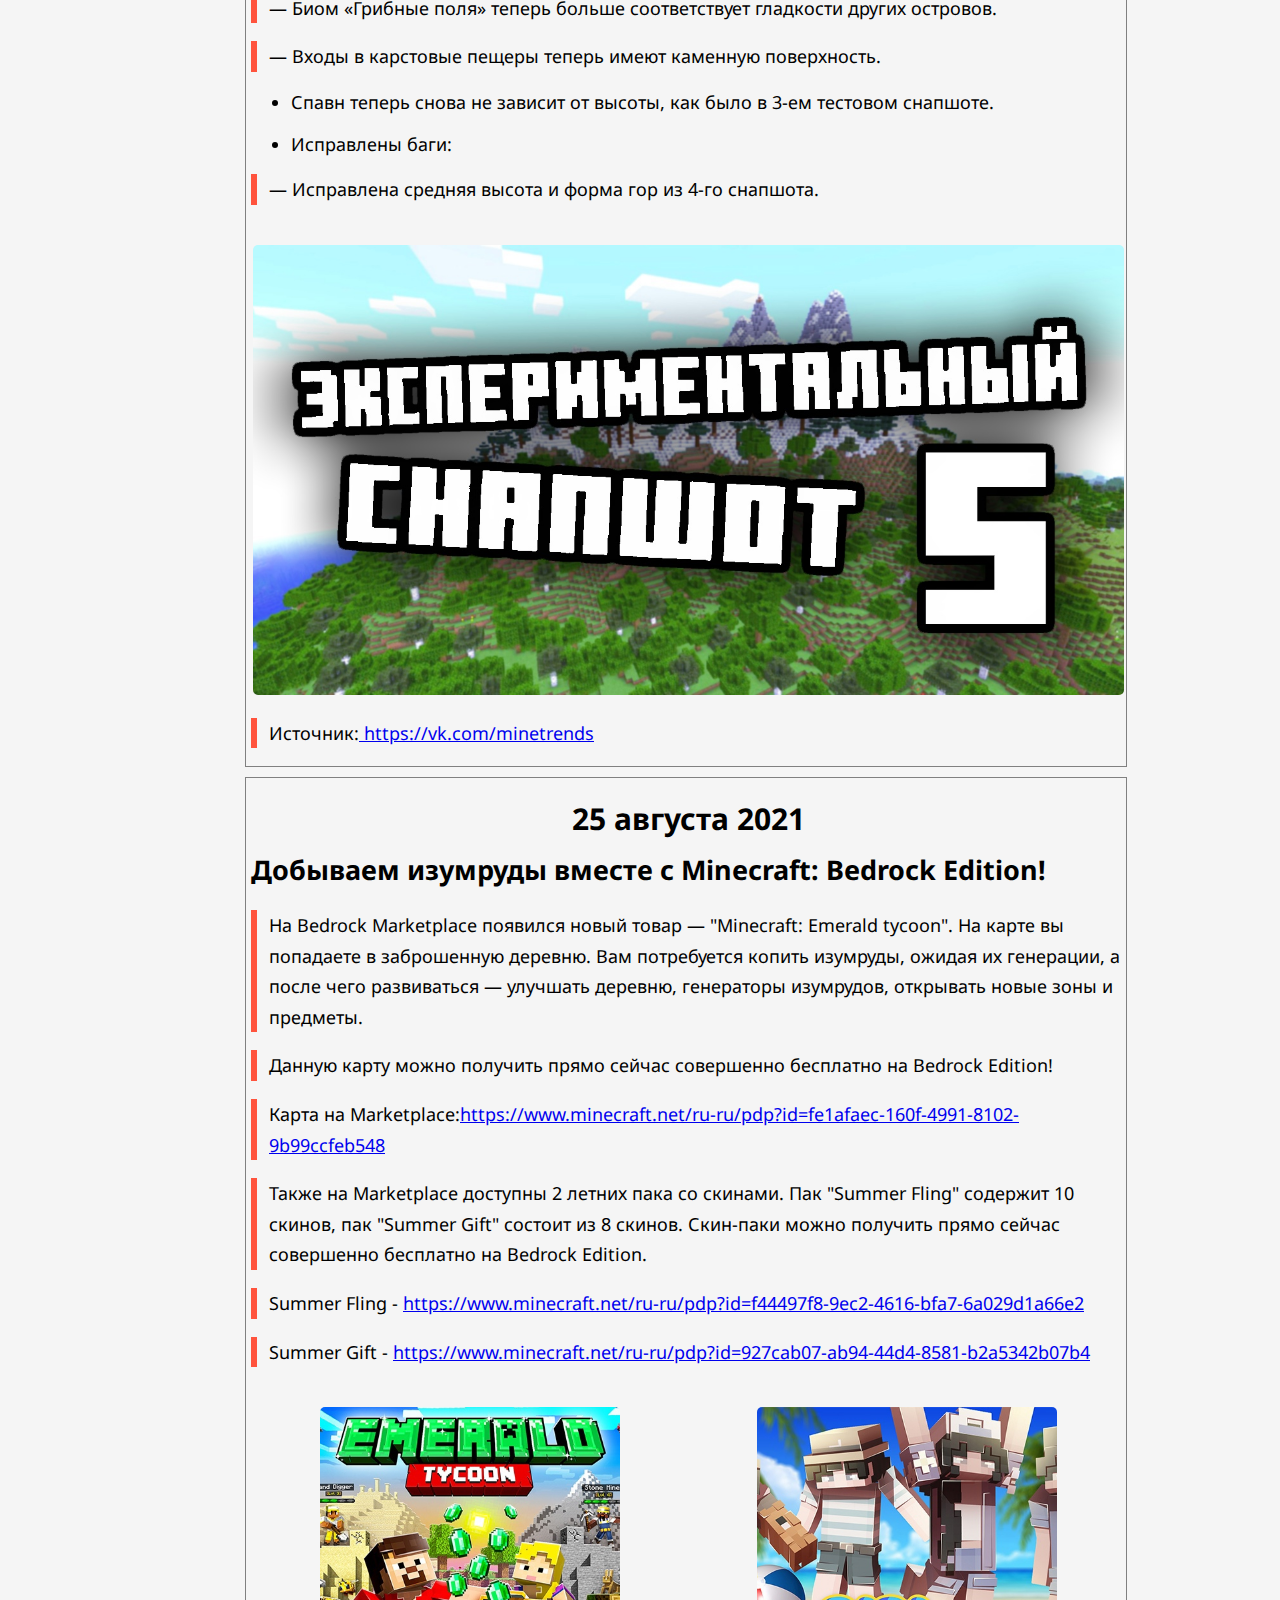
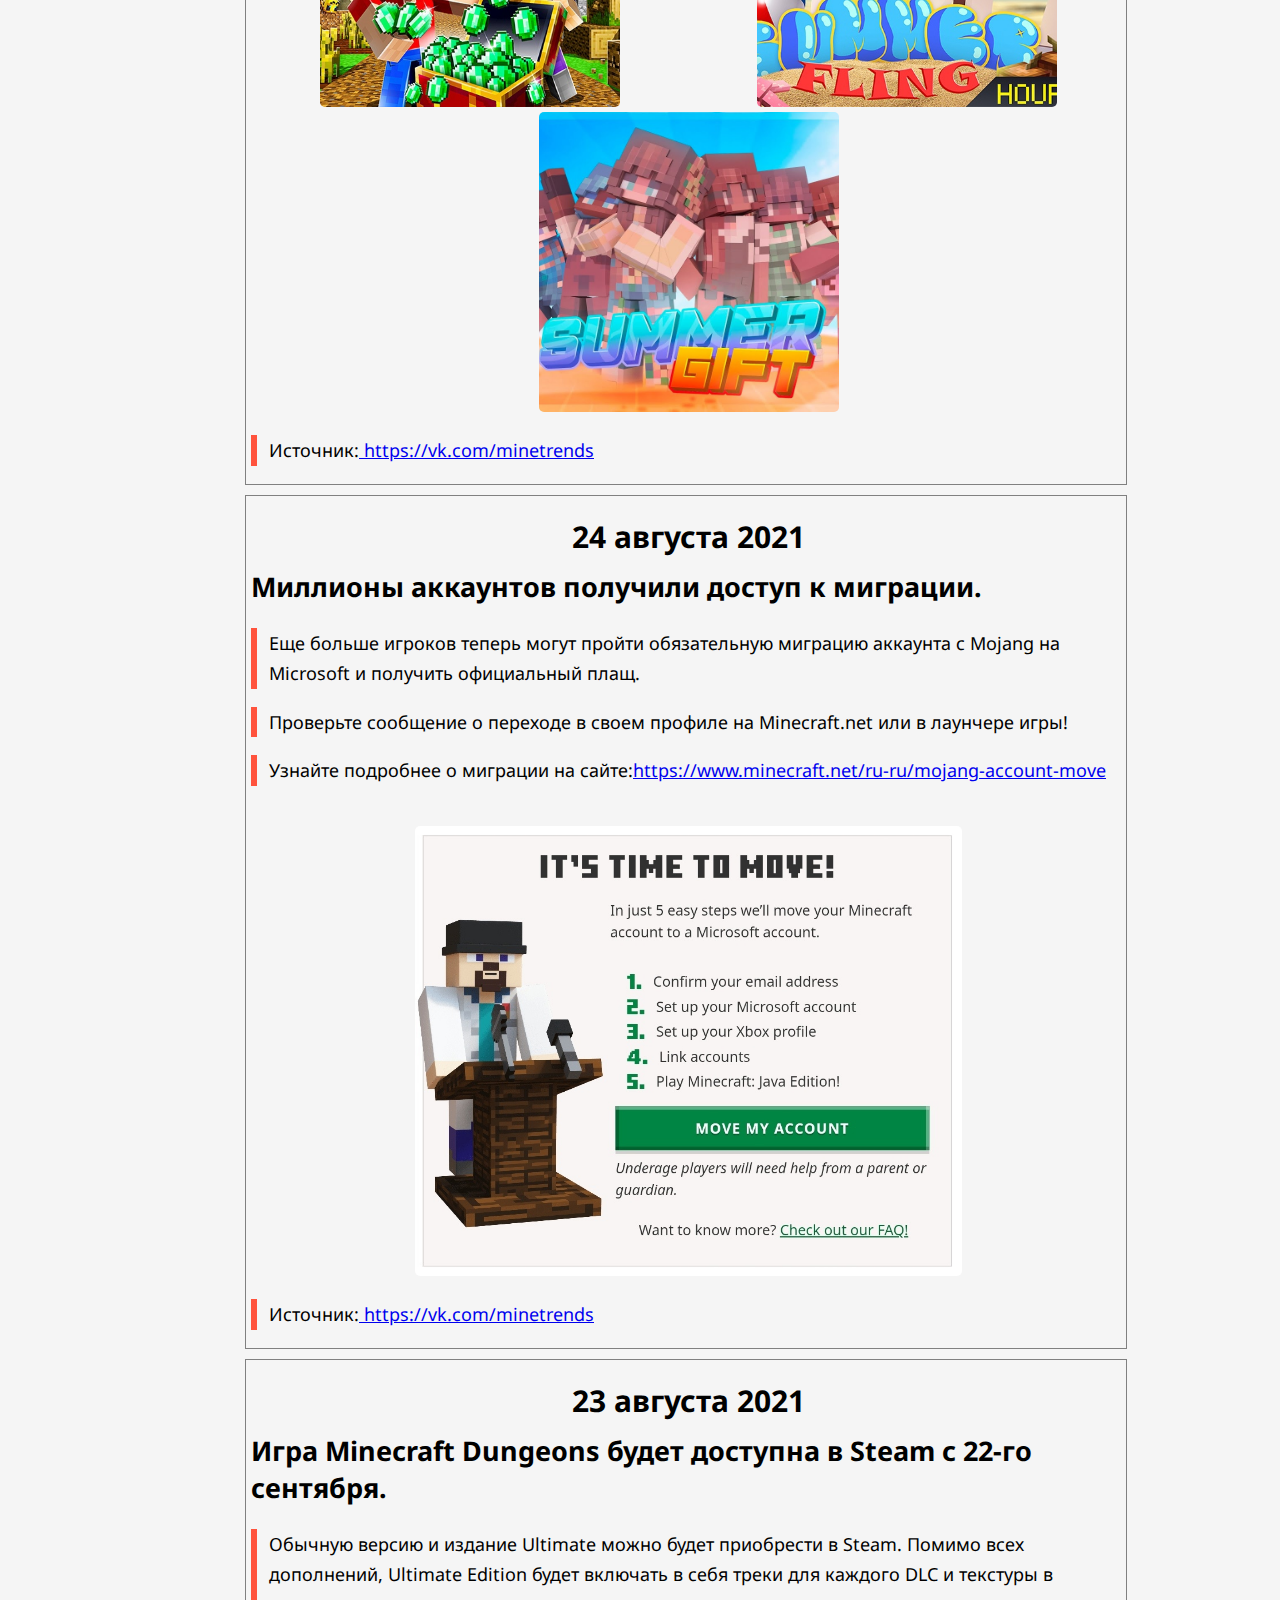
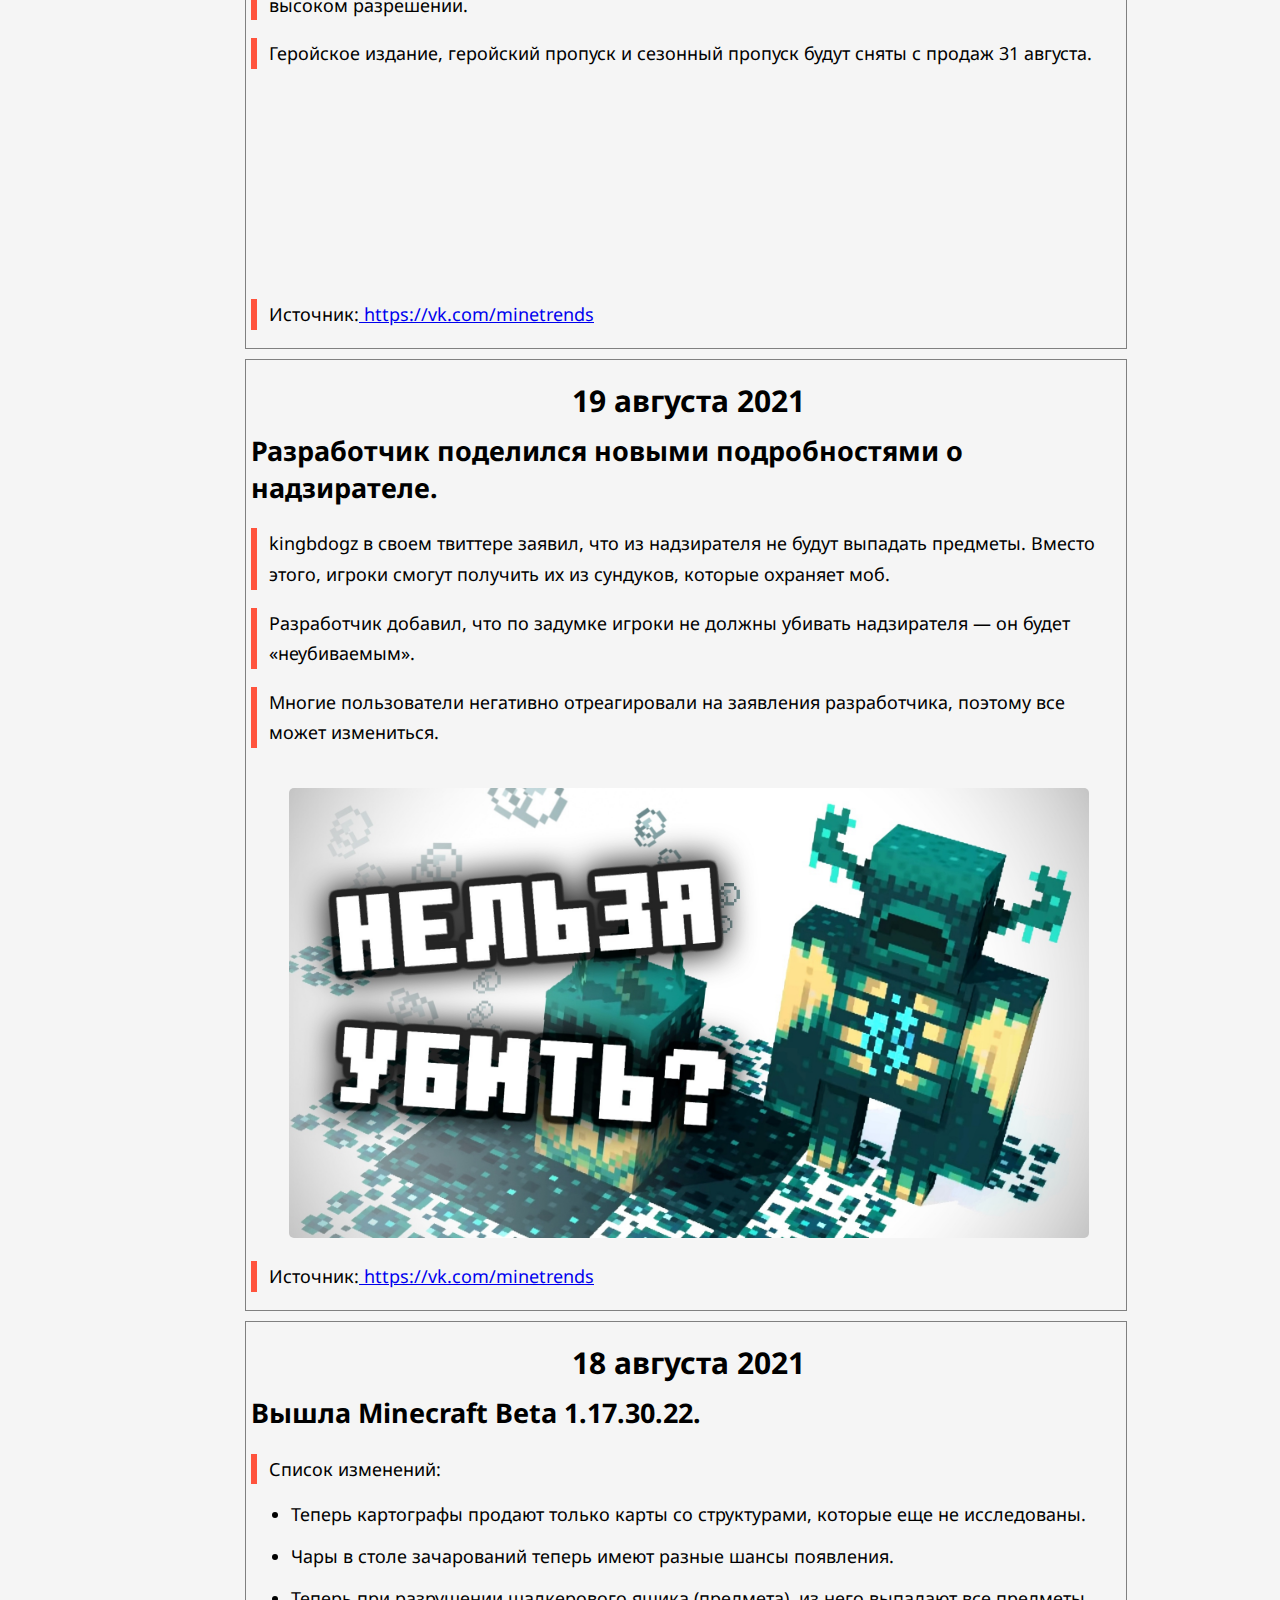
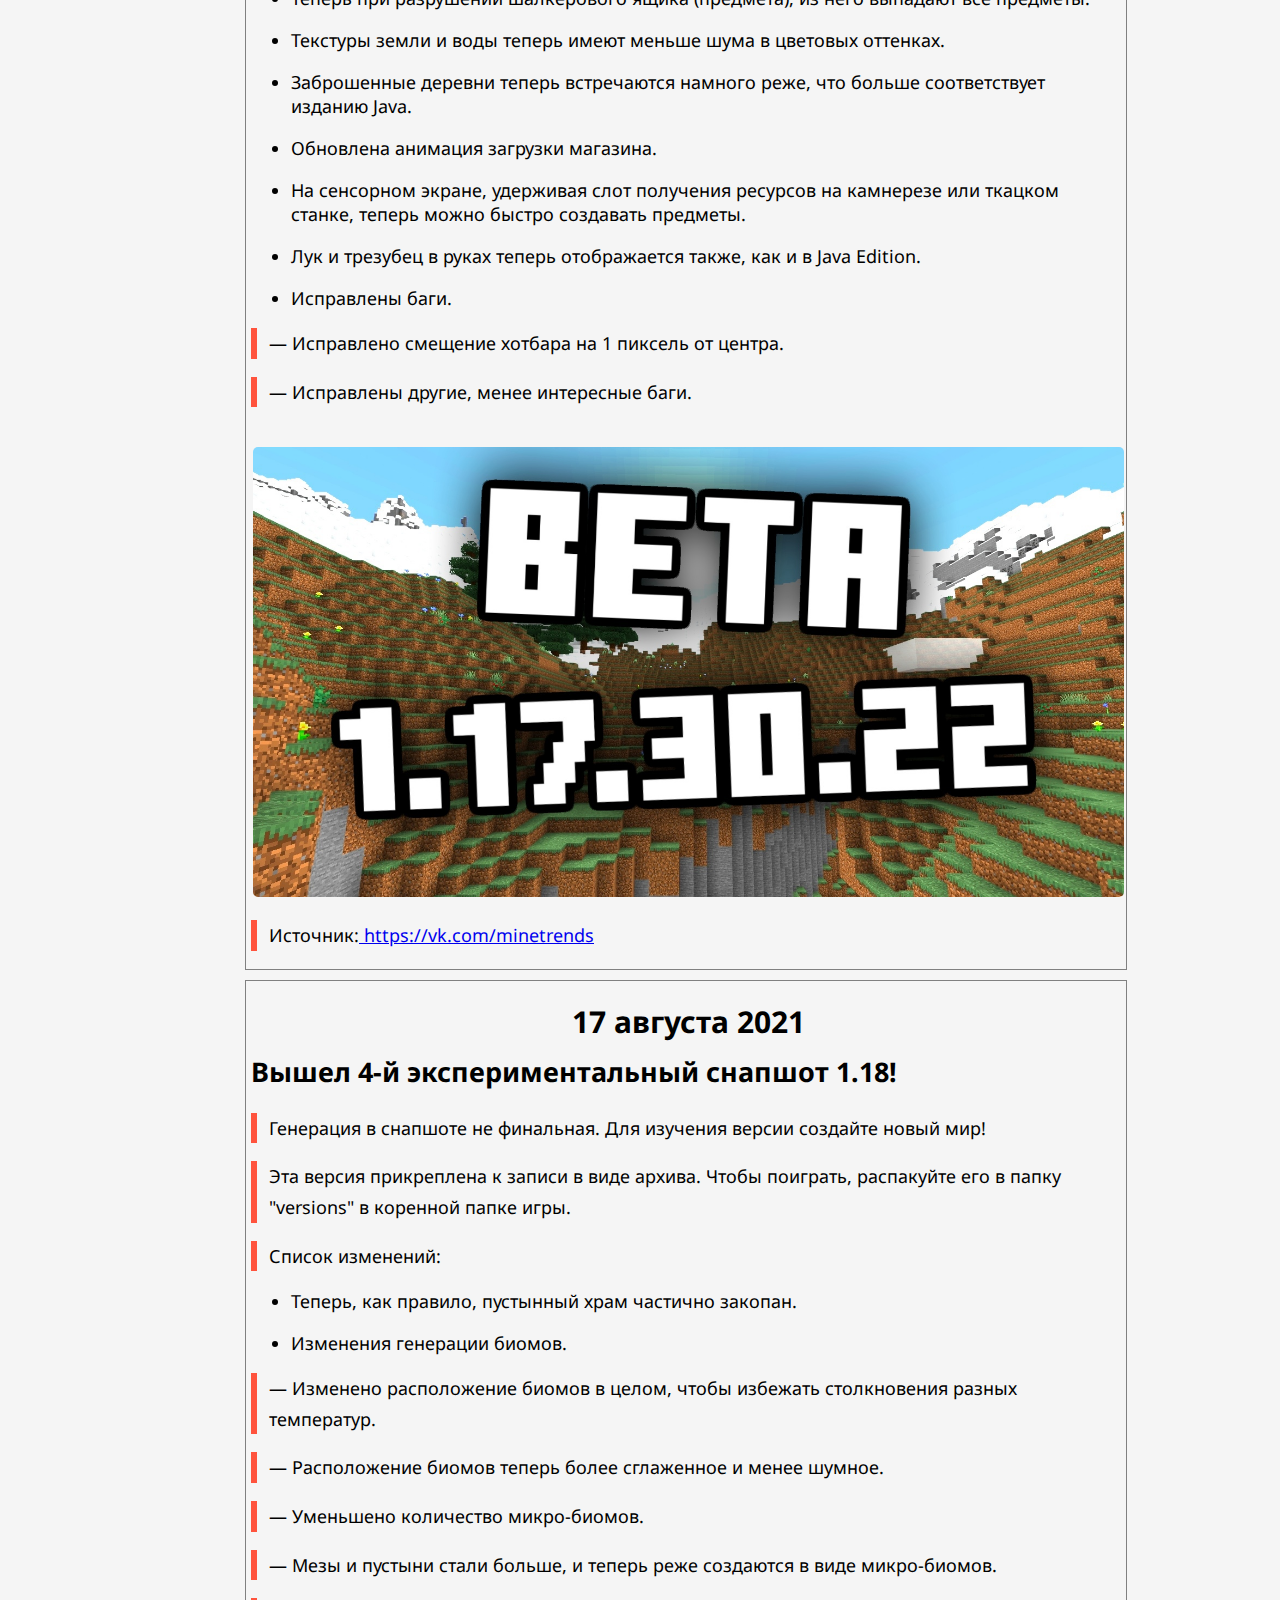
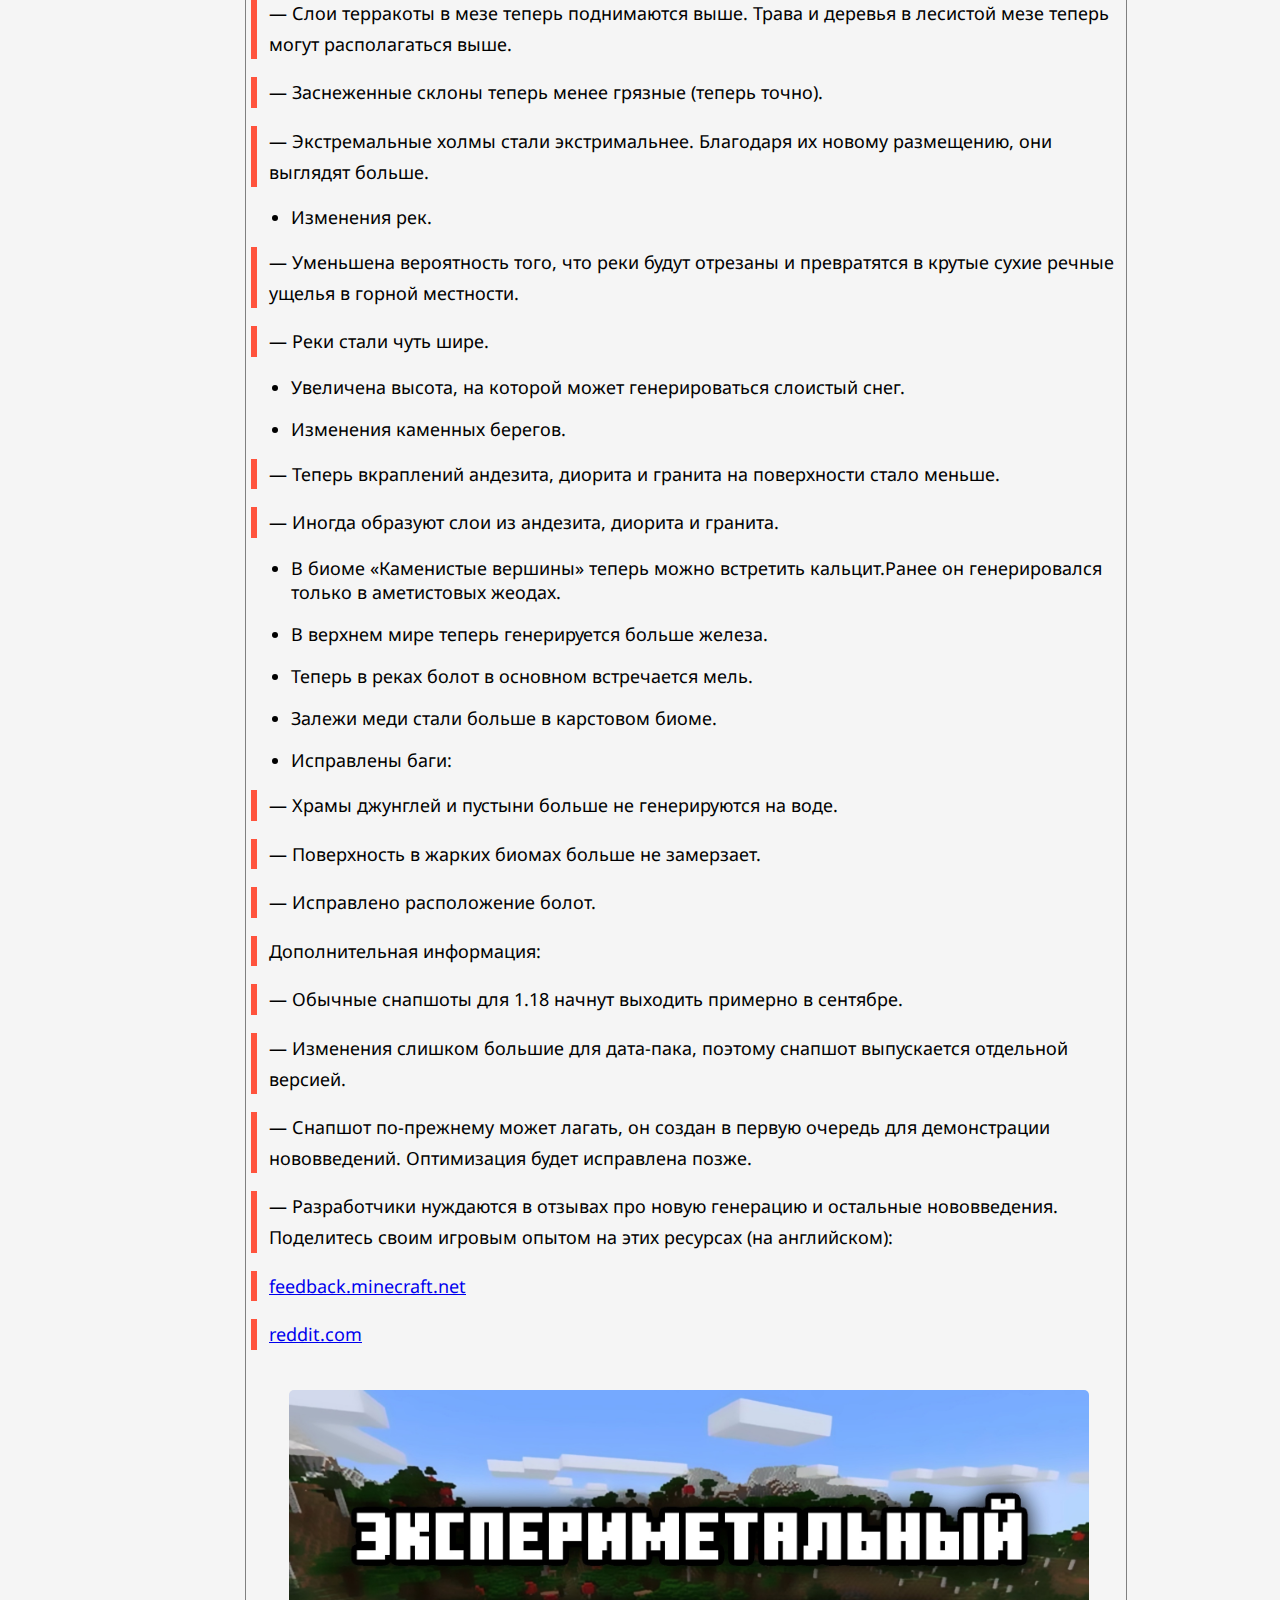
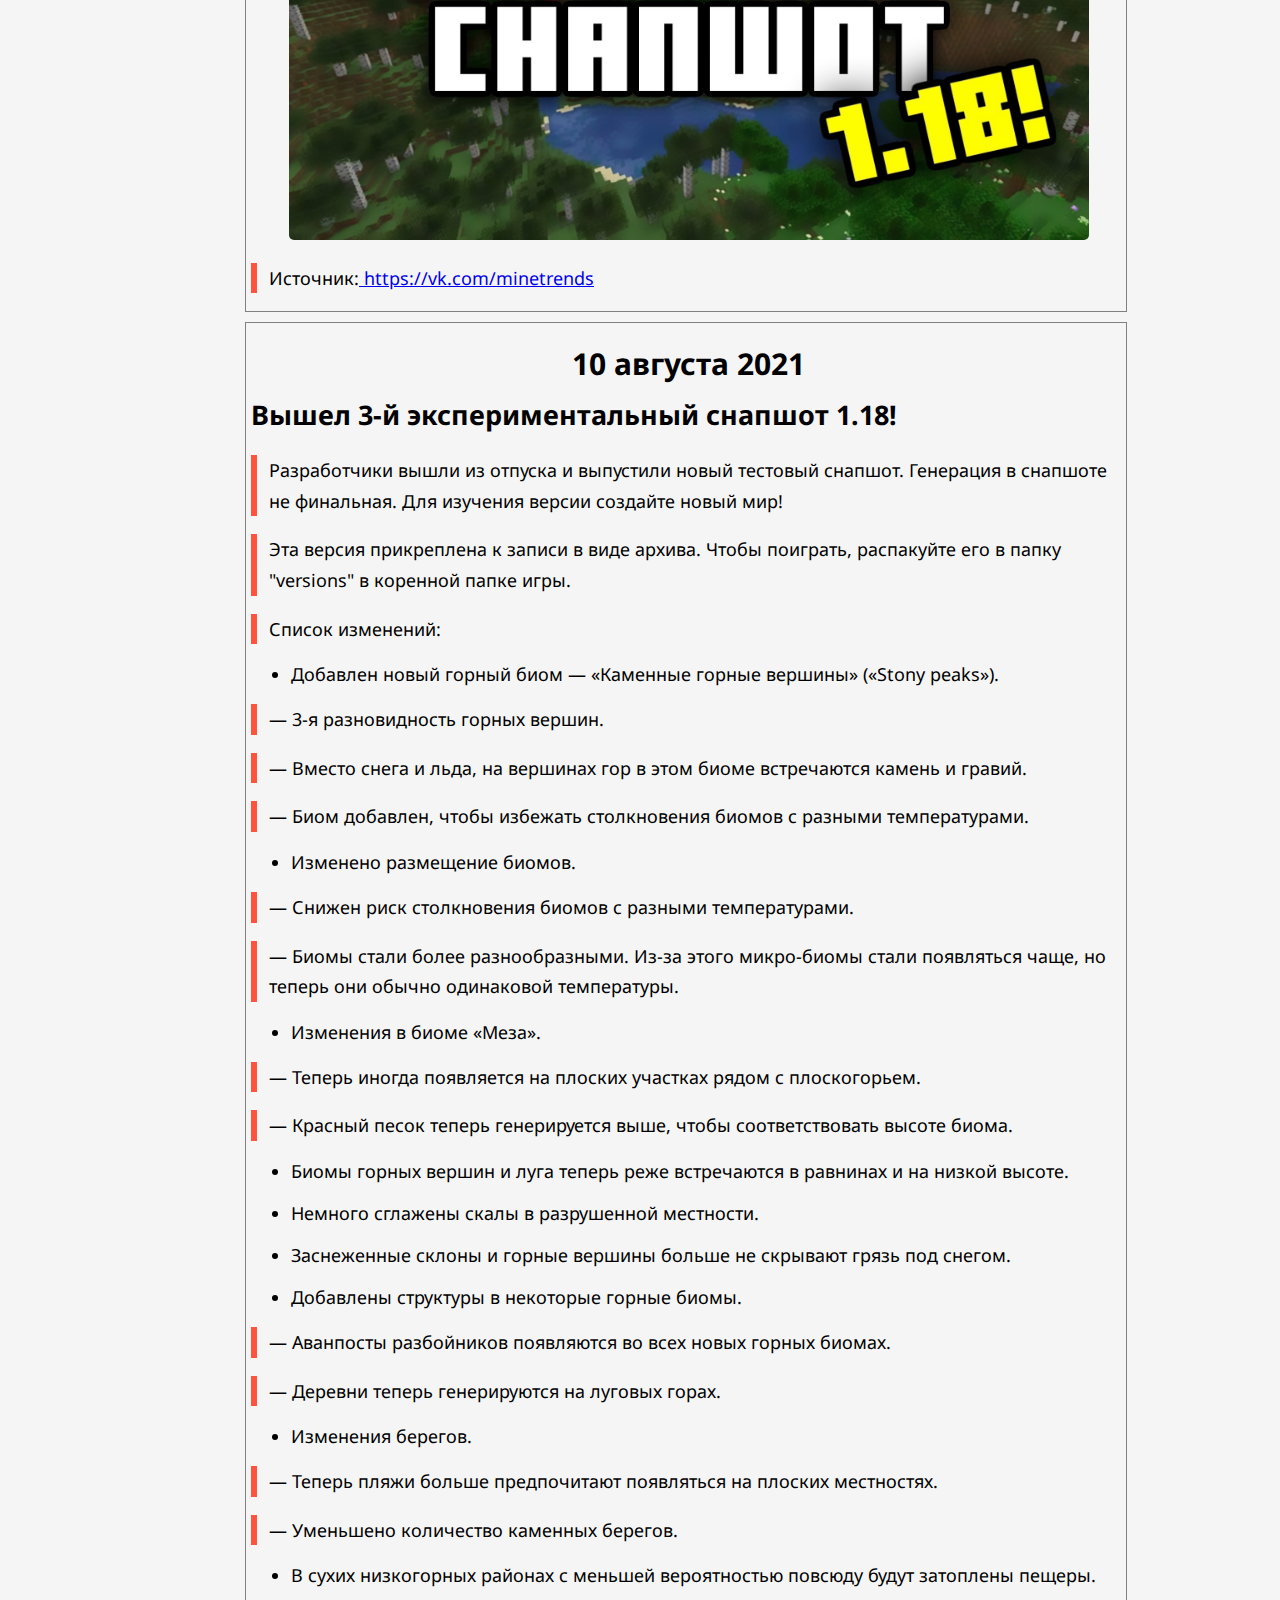
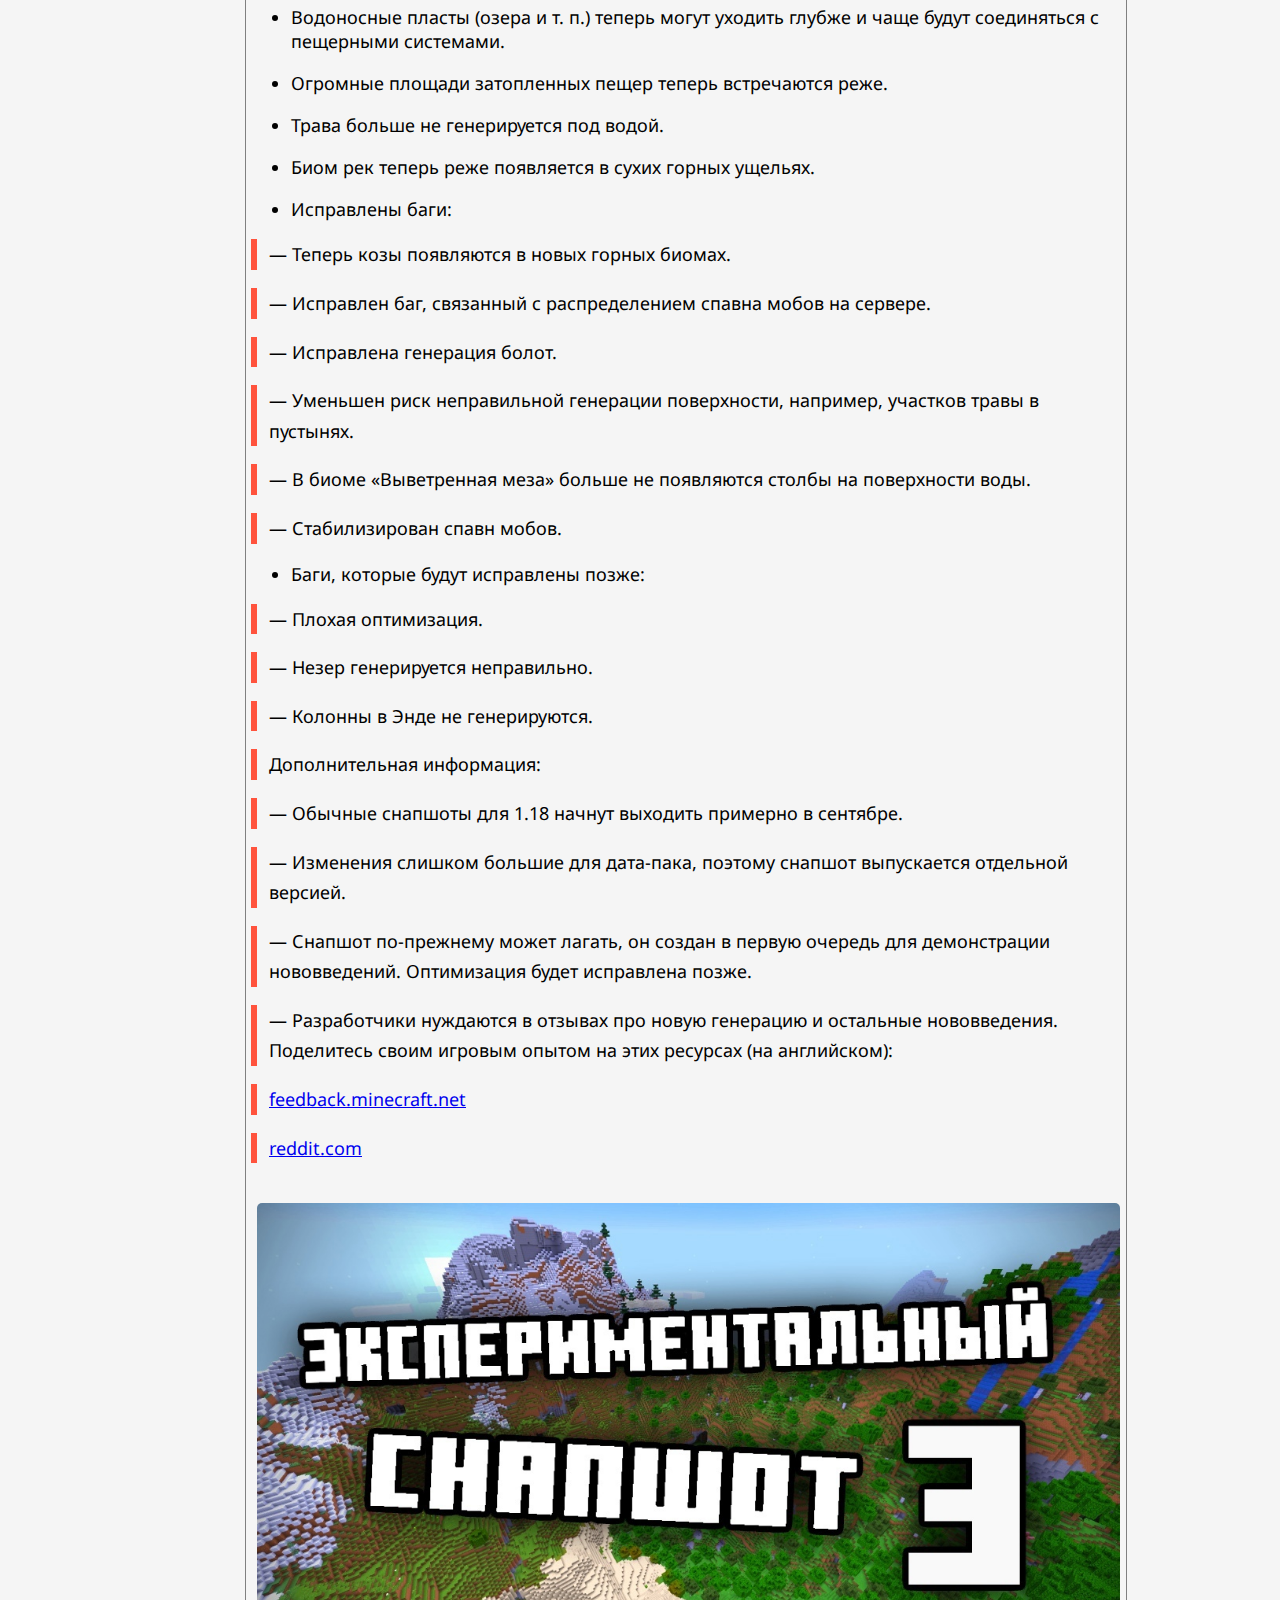
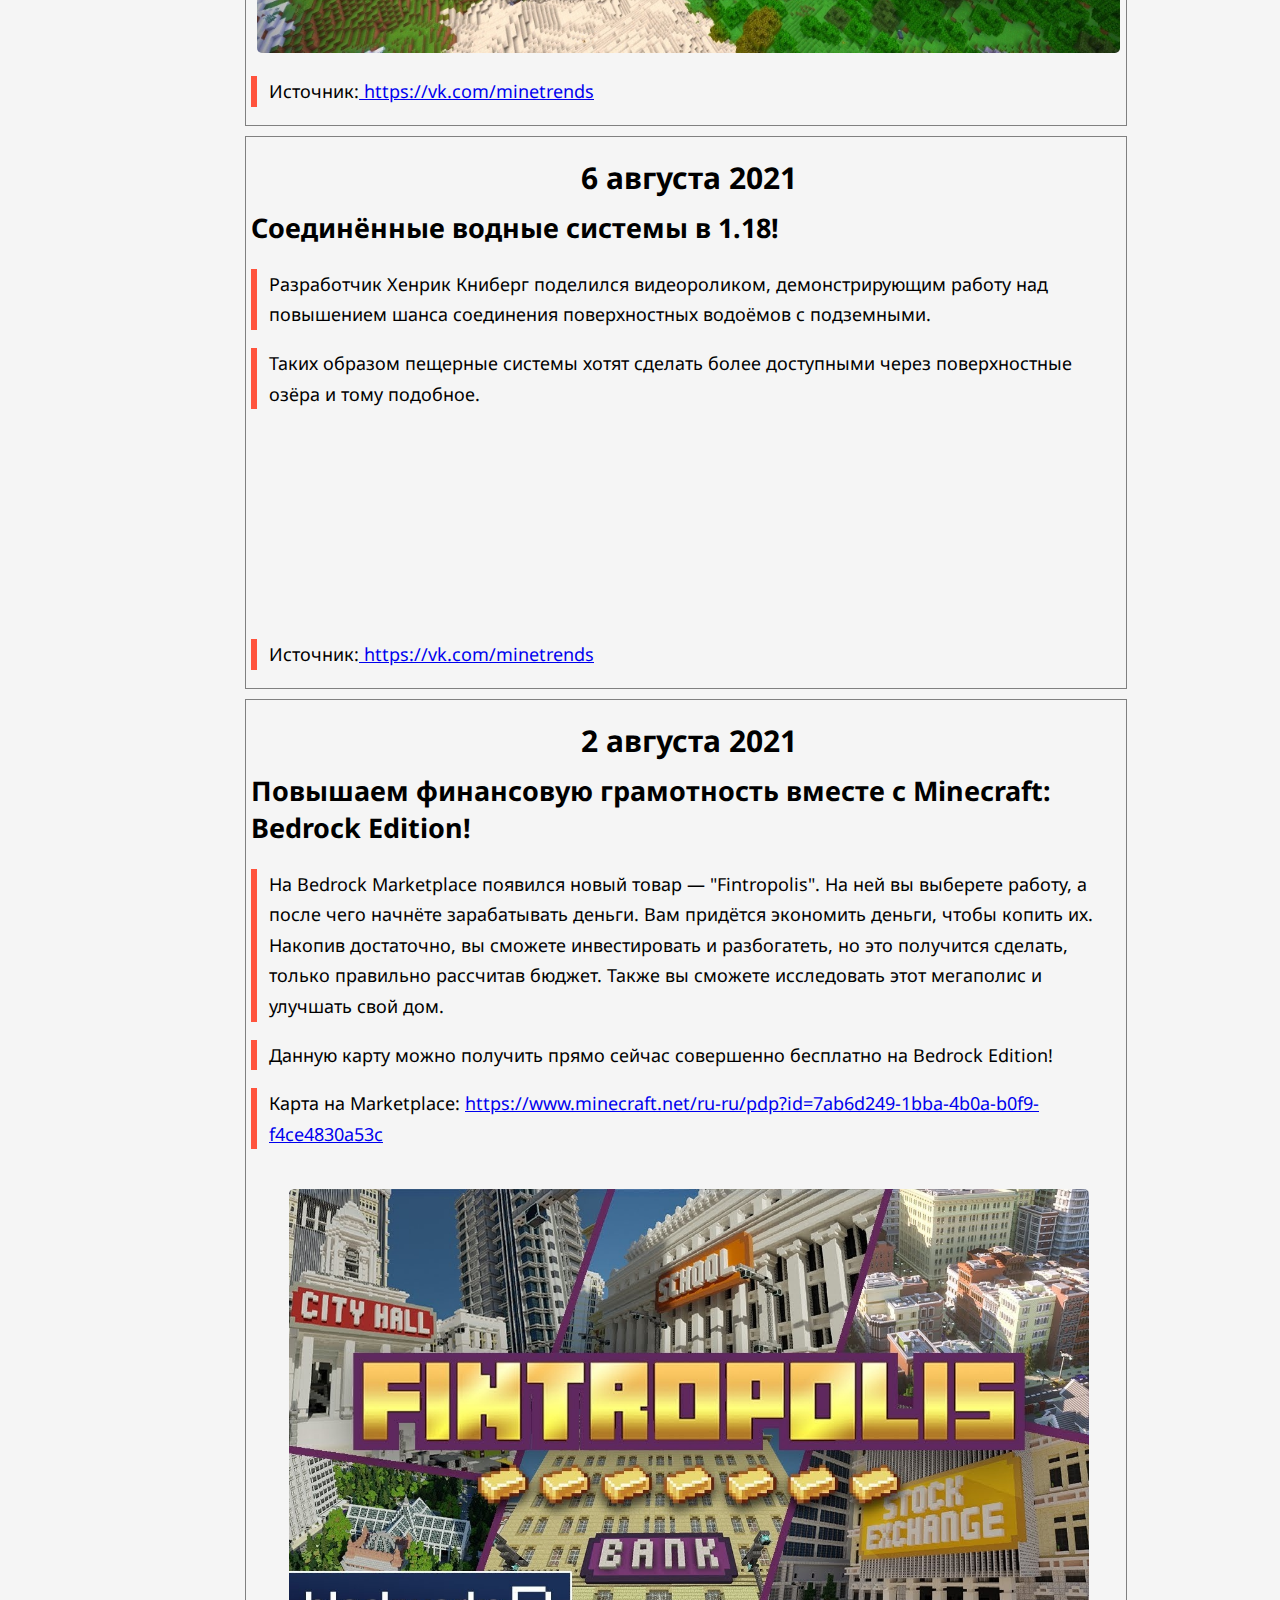
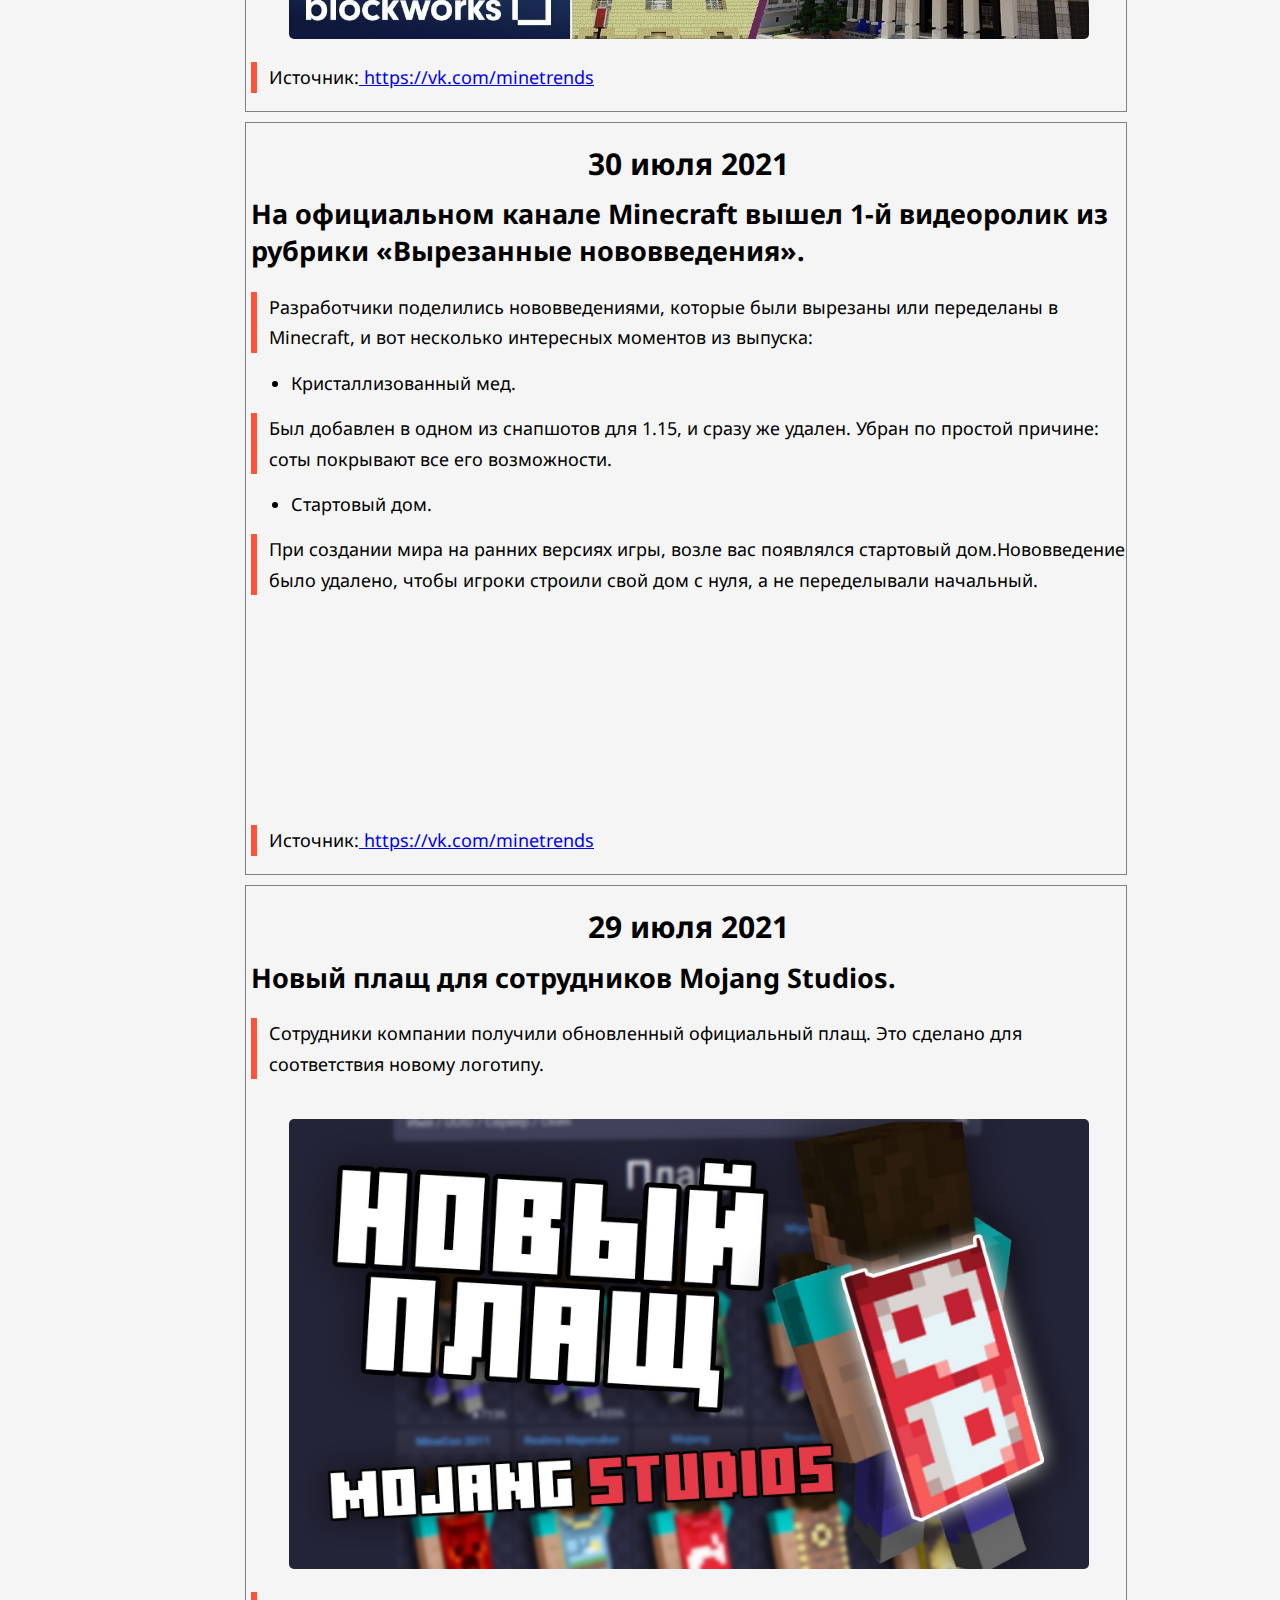
==== commit af3a496e: "Add files via upload" ====
--- a/index.html
+++ b/index.html
@@ -31,6 +31,86 @@
 
             <main>
                 <h2 class="title">Новости</h2>
+
+                <div id="ramka">
+                    <h1>25 августа 2021</h1>
+
+                    <h2>Вышел 5-й экспериментальный снапшот 1.18!</h2>
+
+                    <p>Генерация в снапшоте не финальная. Для изучения версии создайте новый мир!</p>
+
+                    <p>Эта версия прикреплена к записи в виде архива. Чтобы поиграть, распакуйте его в папку "versions" в коренной папке игры.</p>
+
+                    <p>Список изменений:</p>
+
+                    <ul>
+                        <li>Изменения гор.</li>
+                    </ul>
+                    <p>— Теперь местами горы имеют зазубренные пики.</p>
+                    <p>— Местности с горами и пиками, как правило, стали немного больше.</p>
+                    <p>— Занижена средняя высота гор, чтобы ярче выразить новые пики.</p>
+                    <p>— Пики выше 260-ой высоты теперь обрываются, создавая плато.</p>
+
+                    <ul>
+                        <li>Останки костей с алмазами больше не генерируются выше глубинного сланца.                        </li>
+                    </ul>
+
+                    <ul>
+                        <li>Изменения болот.</li>
+                    </ul>
+                    <p>— Болота теперь чуть больше располагаются на суше.</p>
+                    <p>— Болотные деревья теперь могут уходить глубже под воду.</p>
+
+                    <ul>
+                        <li>Пещеры теперь образуются сквозь красный песок и кальцит, так что эти блоки больше не висят в воздухе.</li>
+                    </ul>
+
+                    <ul>
+                        <li>Изменения рек.</li>
+                    </ul>
+                    <p>— Реки с меньшей вероятностью будут такими же глубокими, как в 4-м тестовом снапшоте.</p>
+                    <p>— Реки стали реже обрываться в плоских местностях.</p>
+                    <p>— Реки стали чаще мелеть в болотах.</p>
+
+                    <ul>
+                        <li>Изменения озер.</li>
+                    </ul>
+                    <p>— Маленьких озер больше нет в сухих и жарких биомах.</p>
+                    <p>— Уменьшено количество озер в других биомах.</p>
+
+                    <ul>
+                        <li>Общие изменения генерации.</li>
+                    </ul>
+                    <p>— Небольшие холмы и навесы стали чаще генерироваться в плоских местностях.</p>
+                    <p>— Разрушенная местность теперь иногда заменяется плоскими пляжами.</p>
+                    <p>— В мире теперь чаще можно встретить небольшие горные ручьи и водопады.                    </p>
+
+                    <ul>
+                        <li>Изменения генерации биомов.</li>
+                    </ul>
+                    <p>— Добавлены источники воды в заросшие пещеры.</p>
+                    <p>— Меза стала чуть меньше.</p>
+                    <p>— Биом «Грибные поля» теперь больше соответствует гладкости других островов.</p>
+                    <p>— Входы в карстовые пещеры теперь имеют каменную поверхность.</p>
+
+                    <ul>
+                        <li>Спавн теперь снова не зависит от высоты, как было в 3-ем тестовом снапшоте.</li>
+                    </ul>
+
+                    <ul>
+                        <li> Исправлены баги:</li>
+                    </ul>
+                    <p>— Исправлена средняя высота и форма гор из 4-го снапшота.</p>
+
+                    <div class="gallery">
+                        <a target="_blank" href="images/Lqp2nn6RaiU.jpg">
+                            <img src="images/Lqp2nn6RaiU.jpg">
+                        </a>
+                    </div>
+                    <p>Источник:<a href="https://vk.com/minetrends"> https://vk.com/minetrends</a></p>
+
+
+                </div>
                  
                 <div id="ramka">
                     <h1>25 августа 2021</h1>
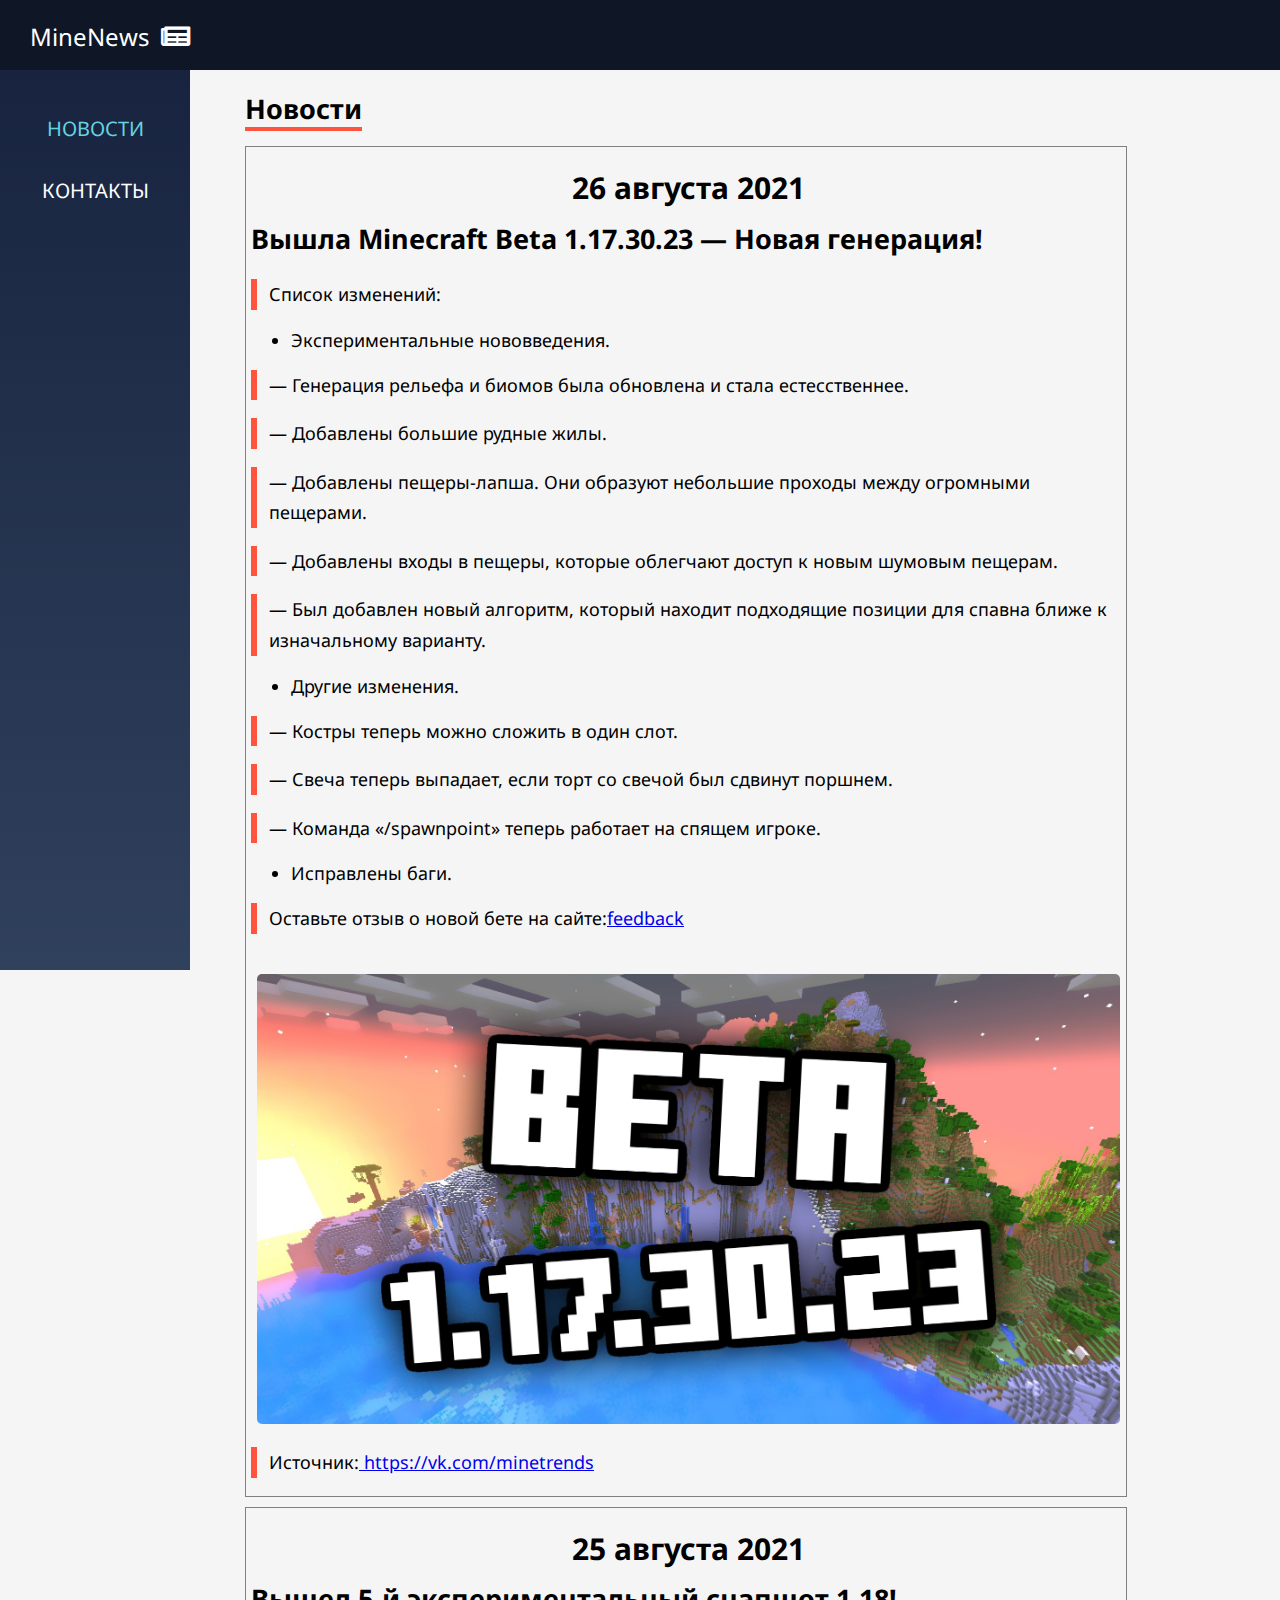
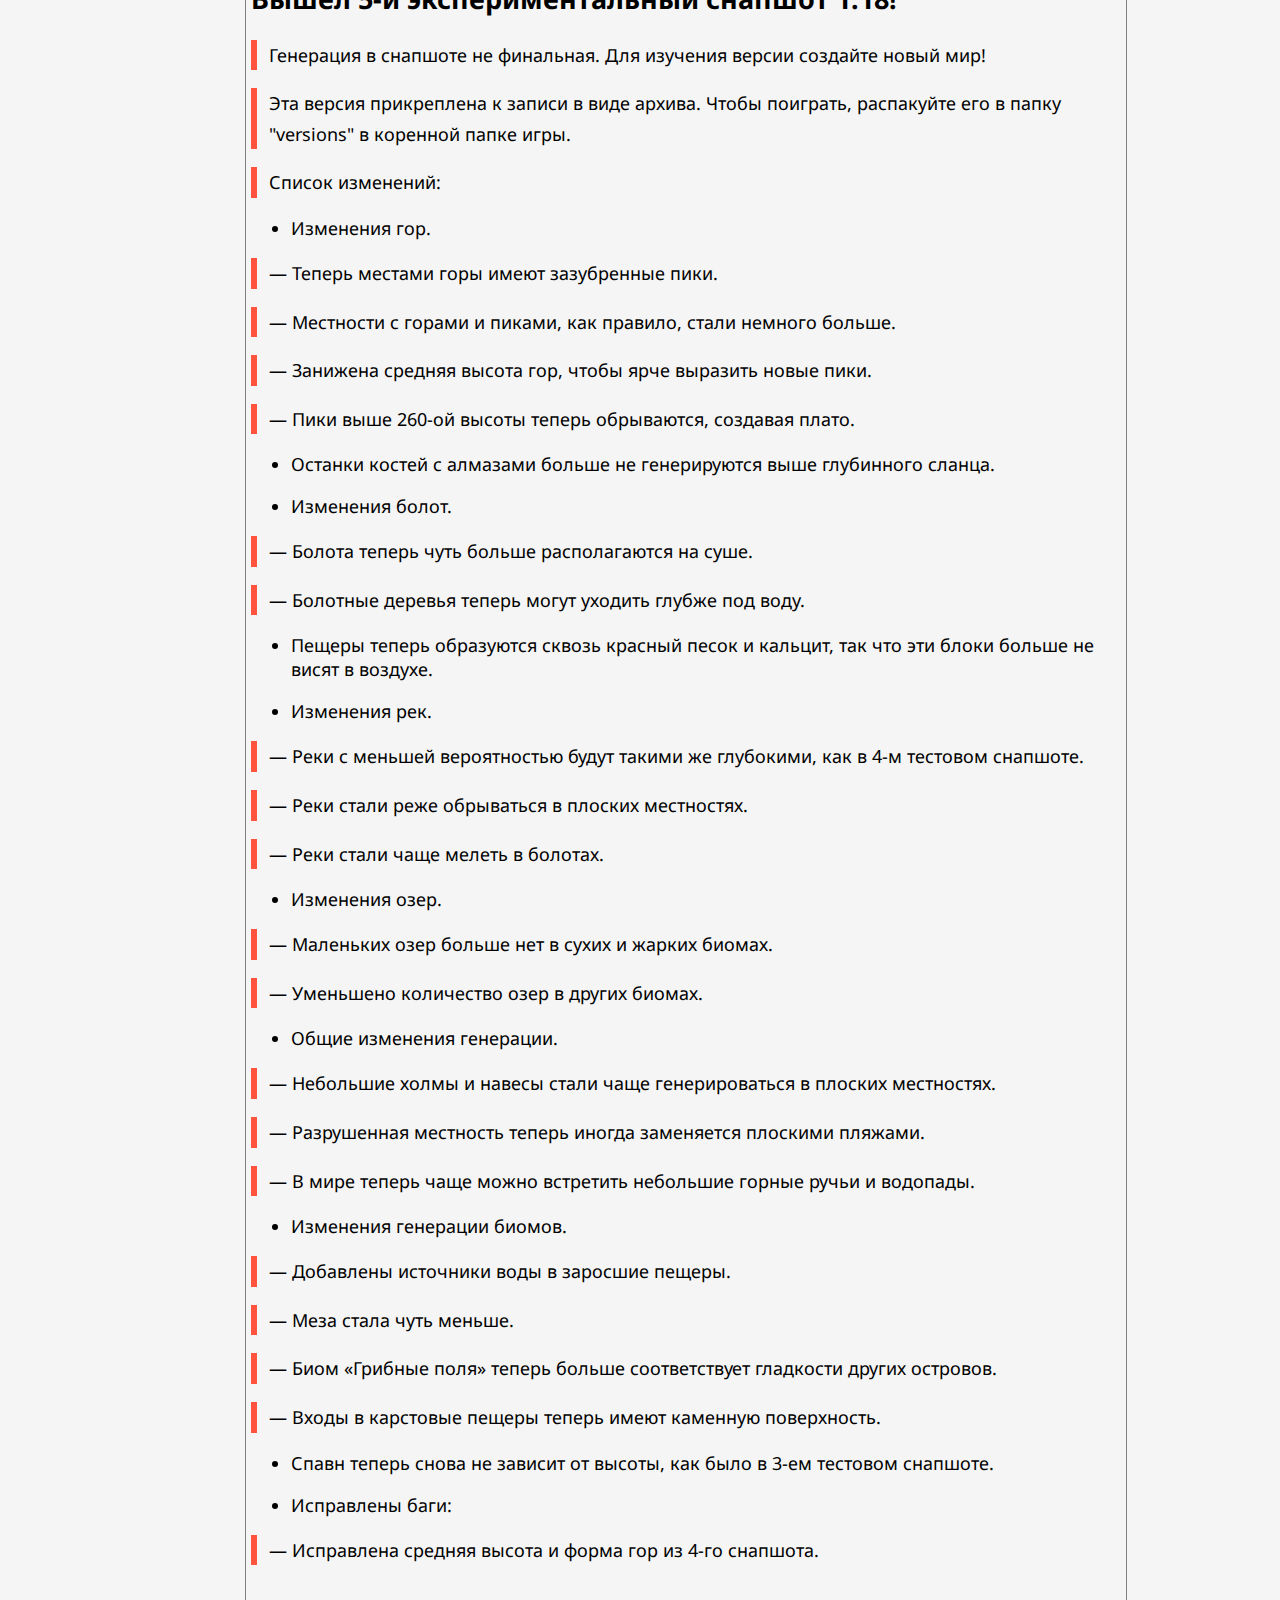
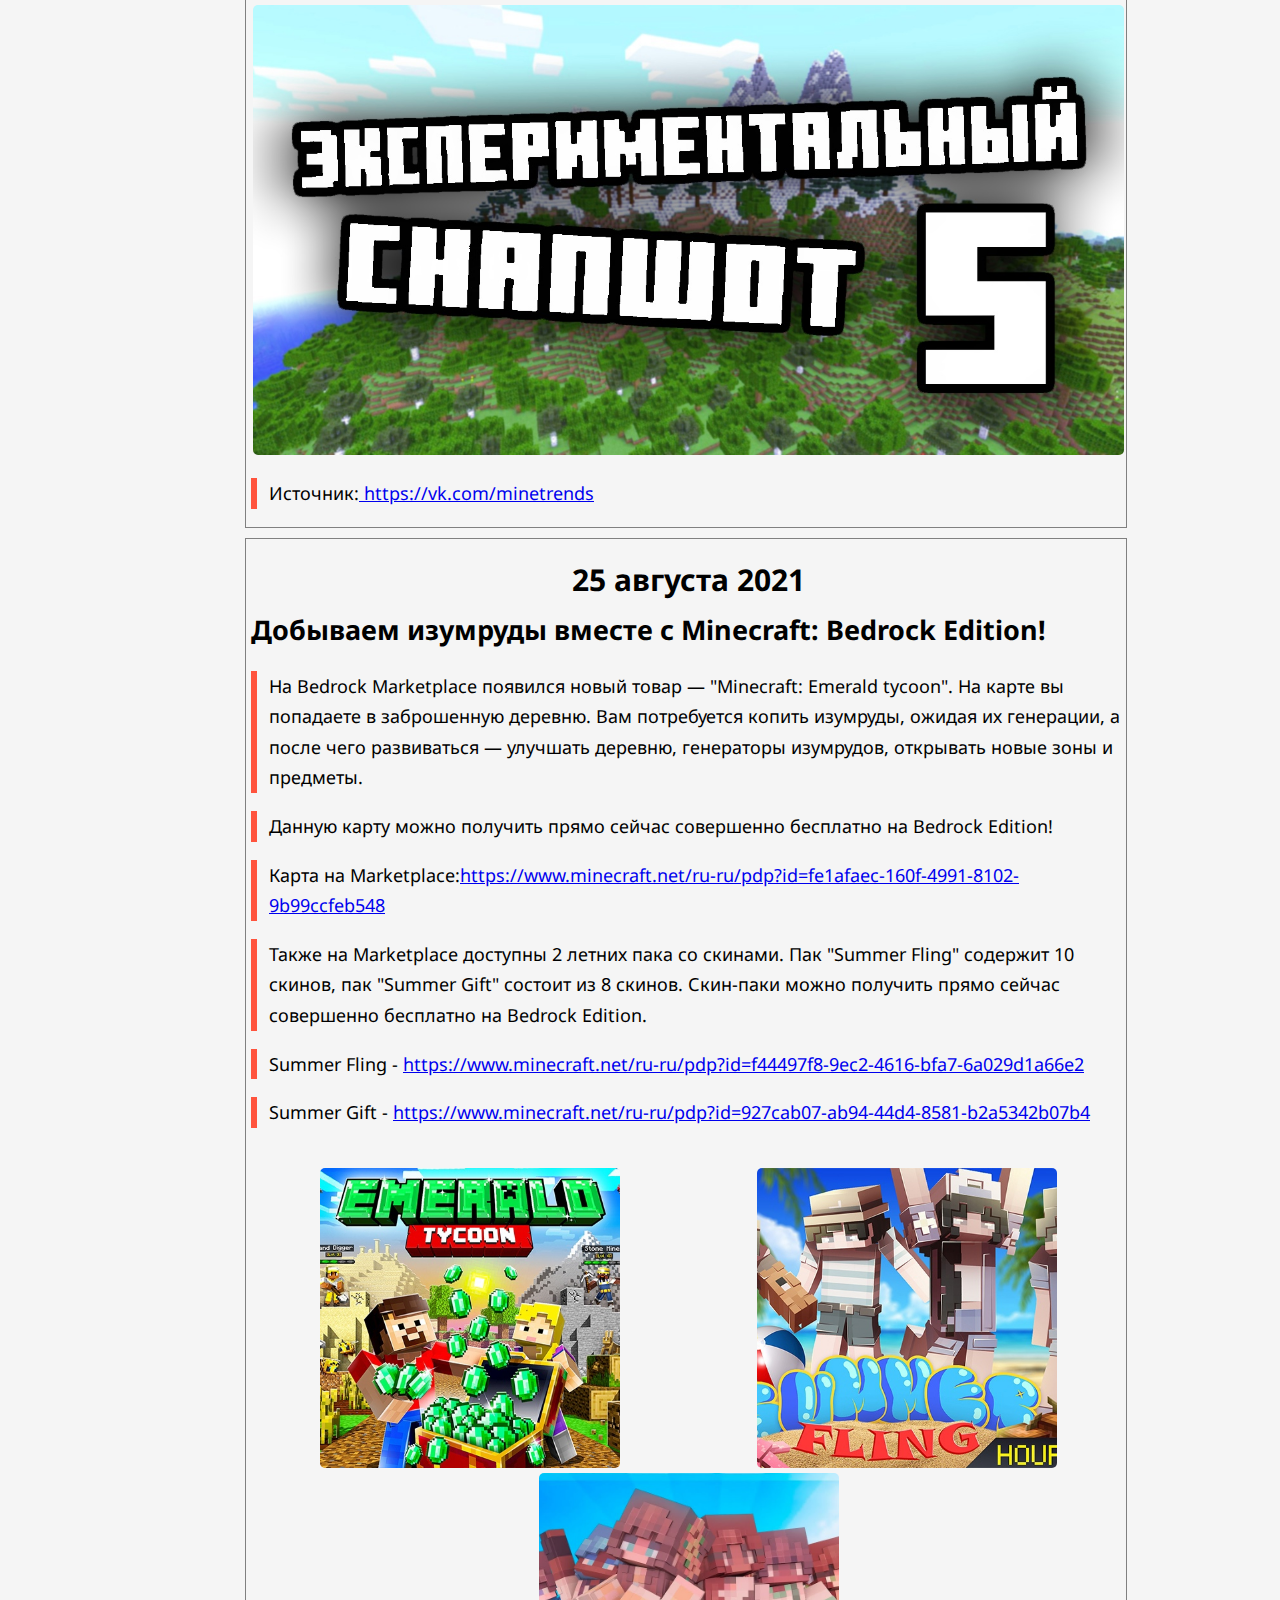
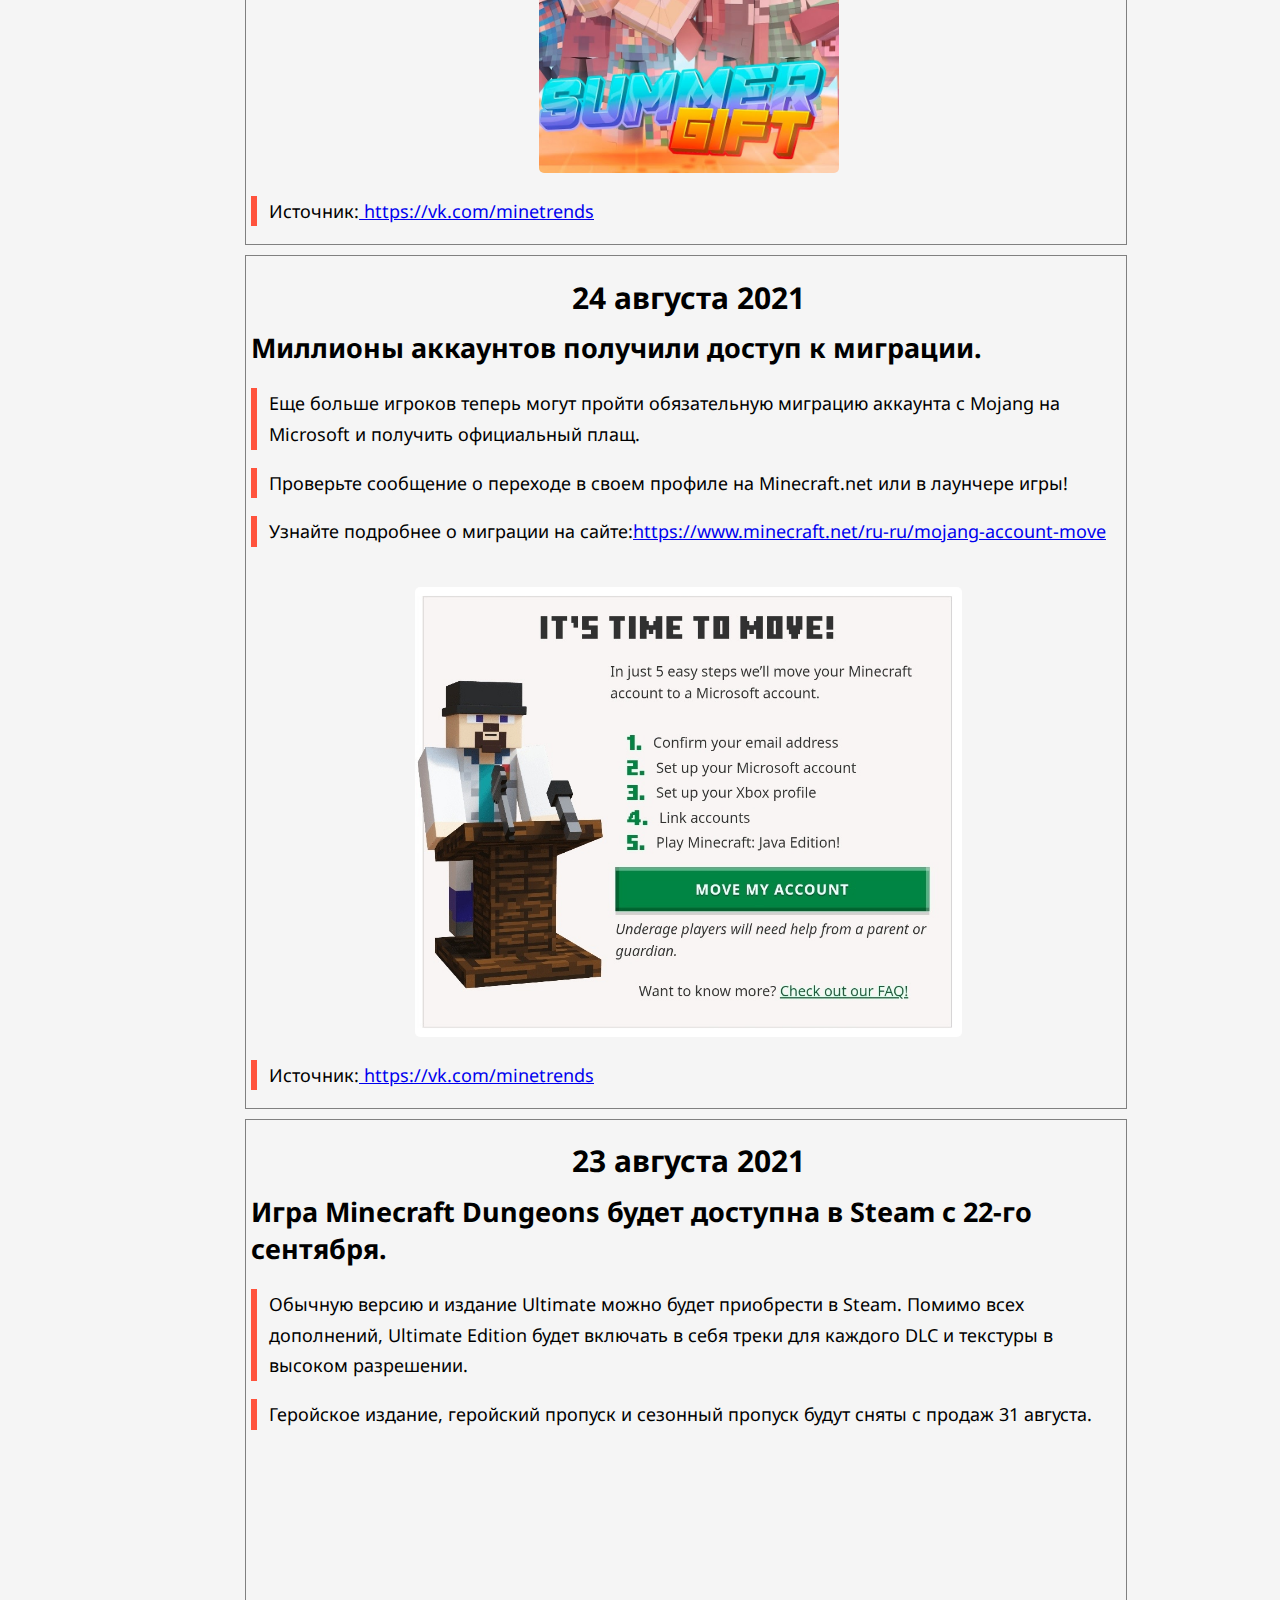
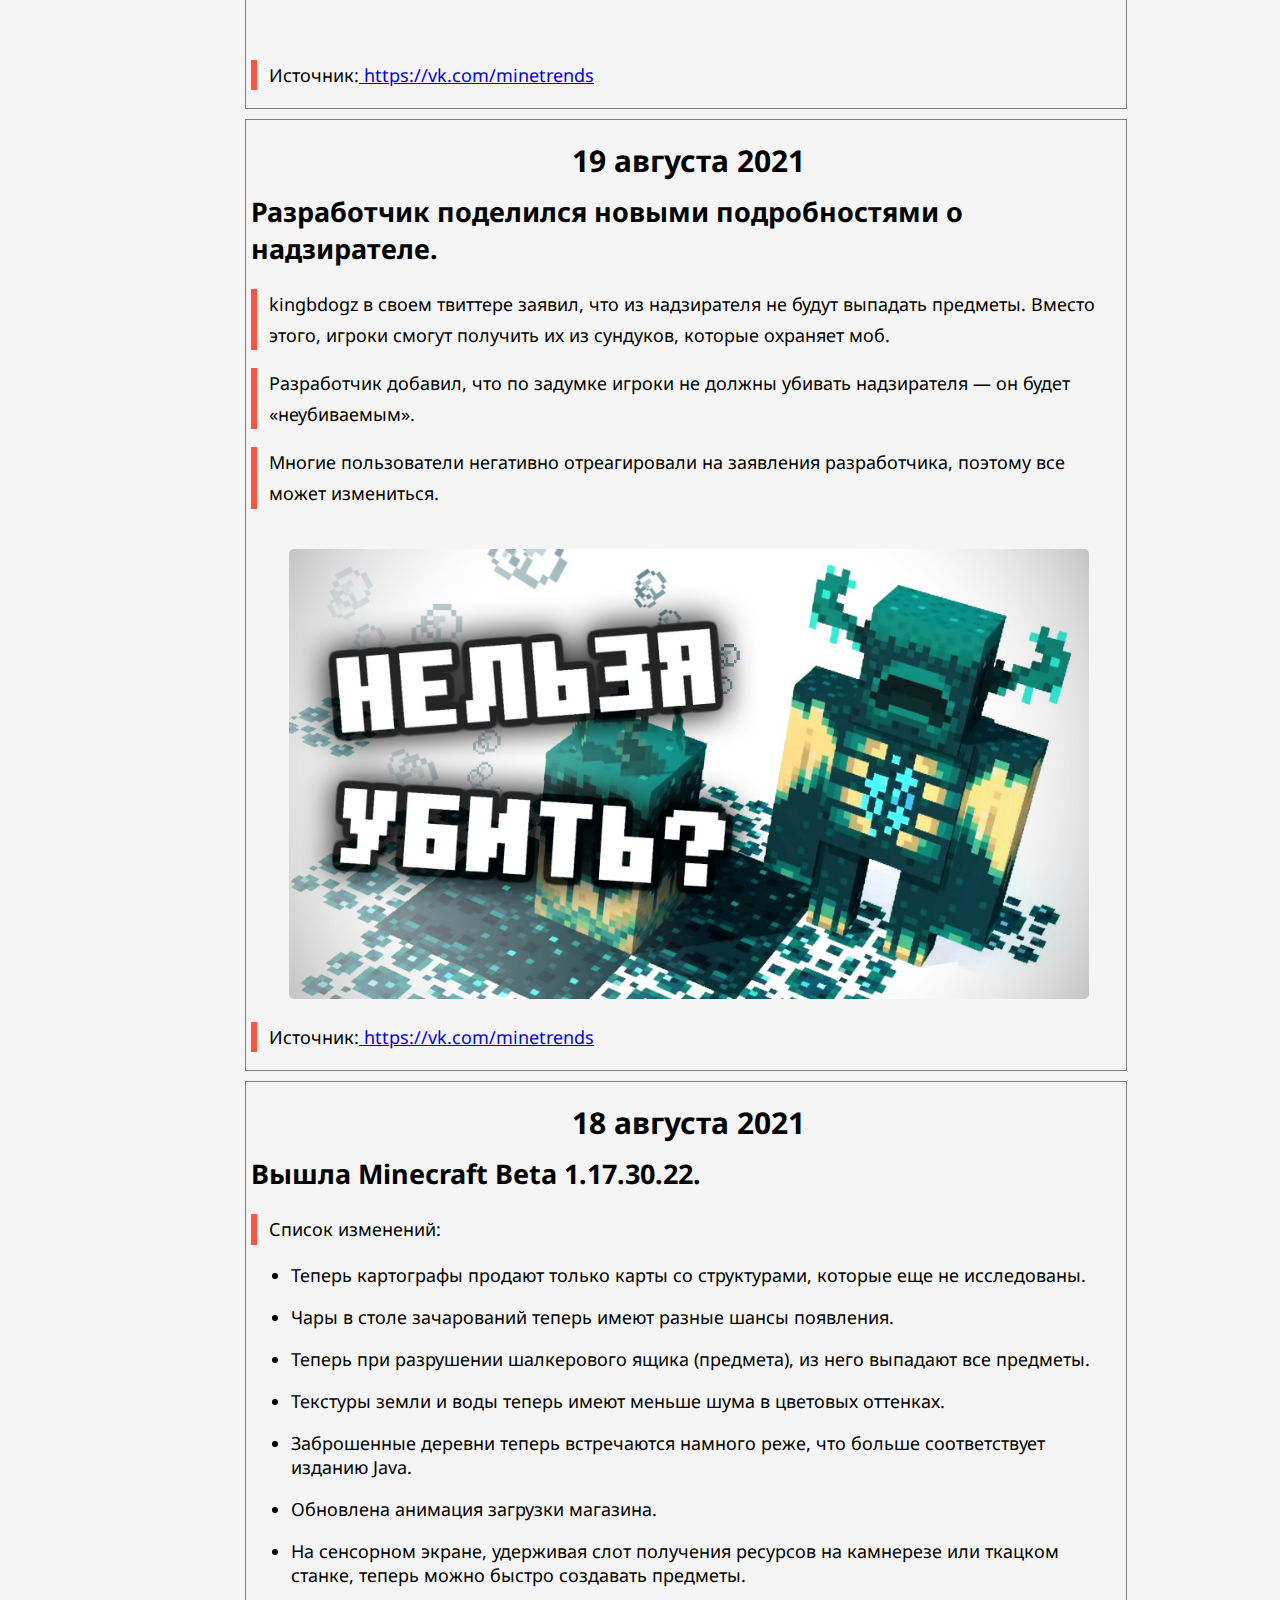
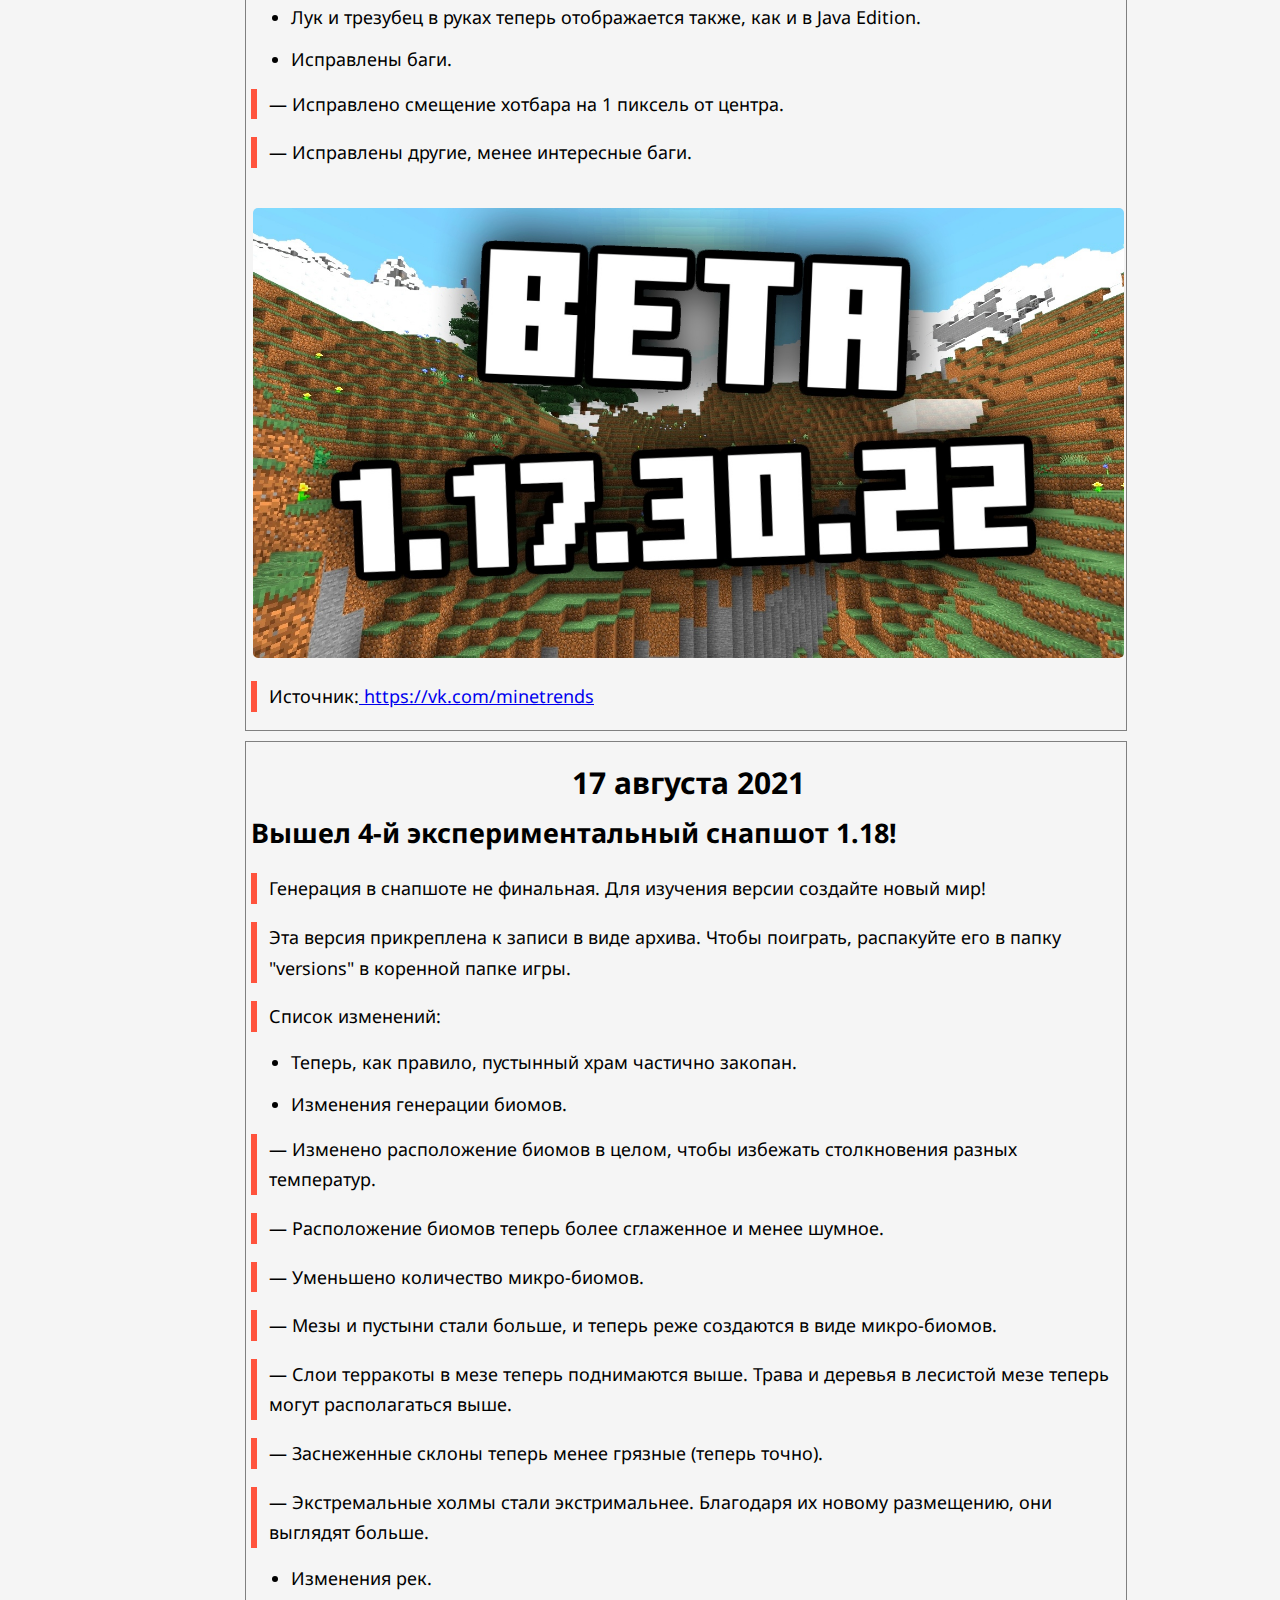
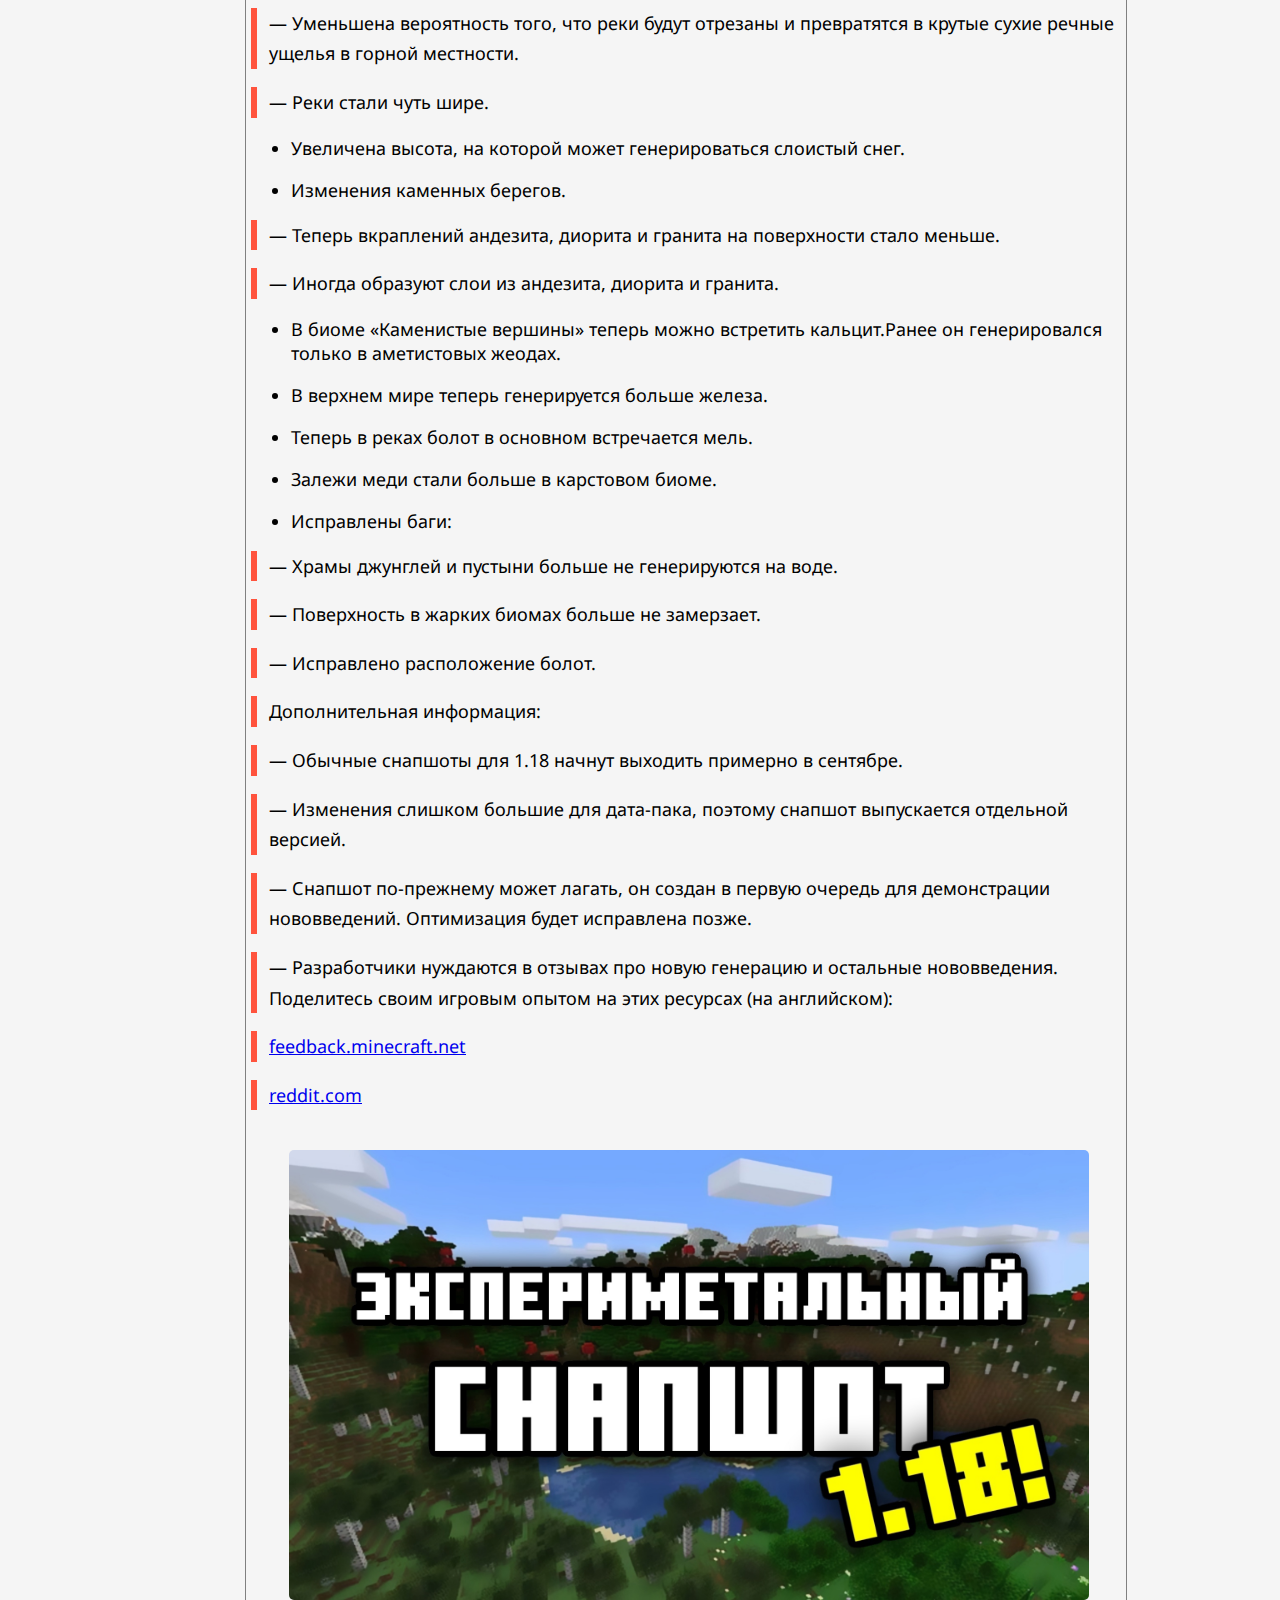
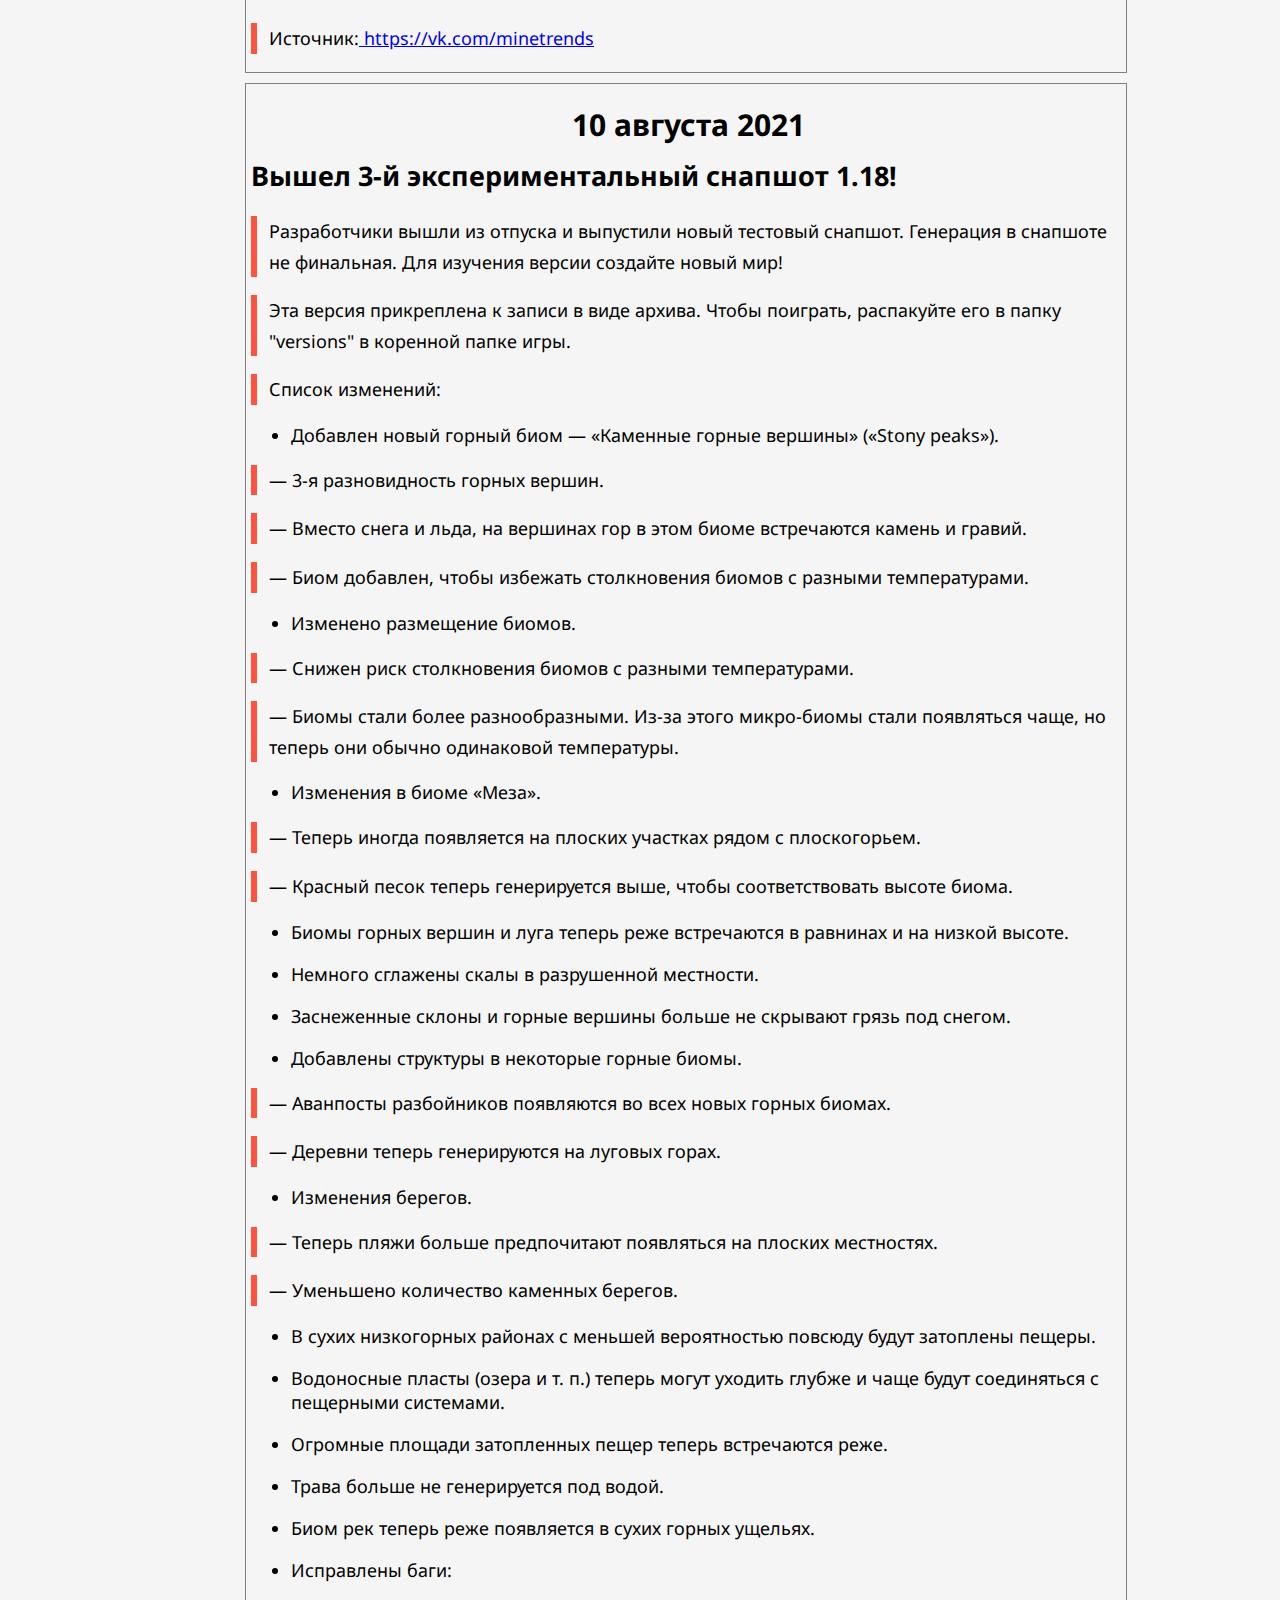
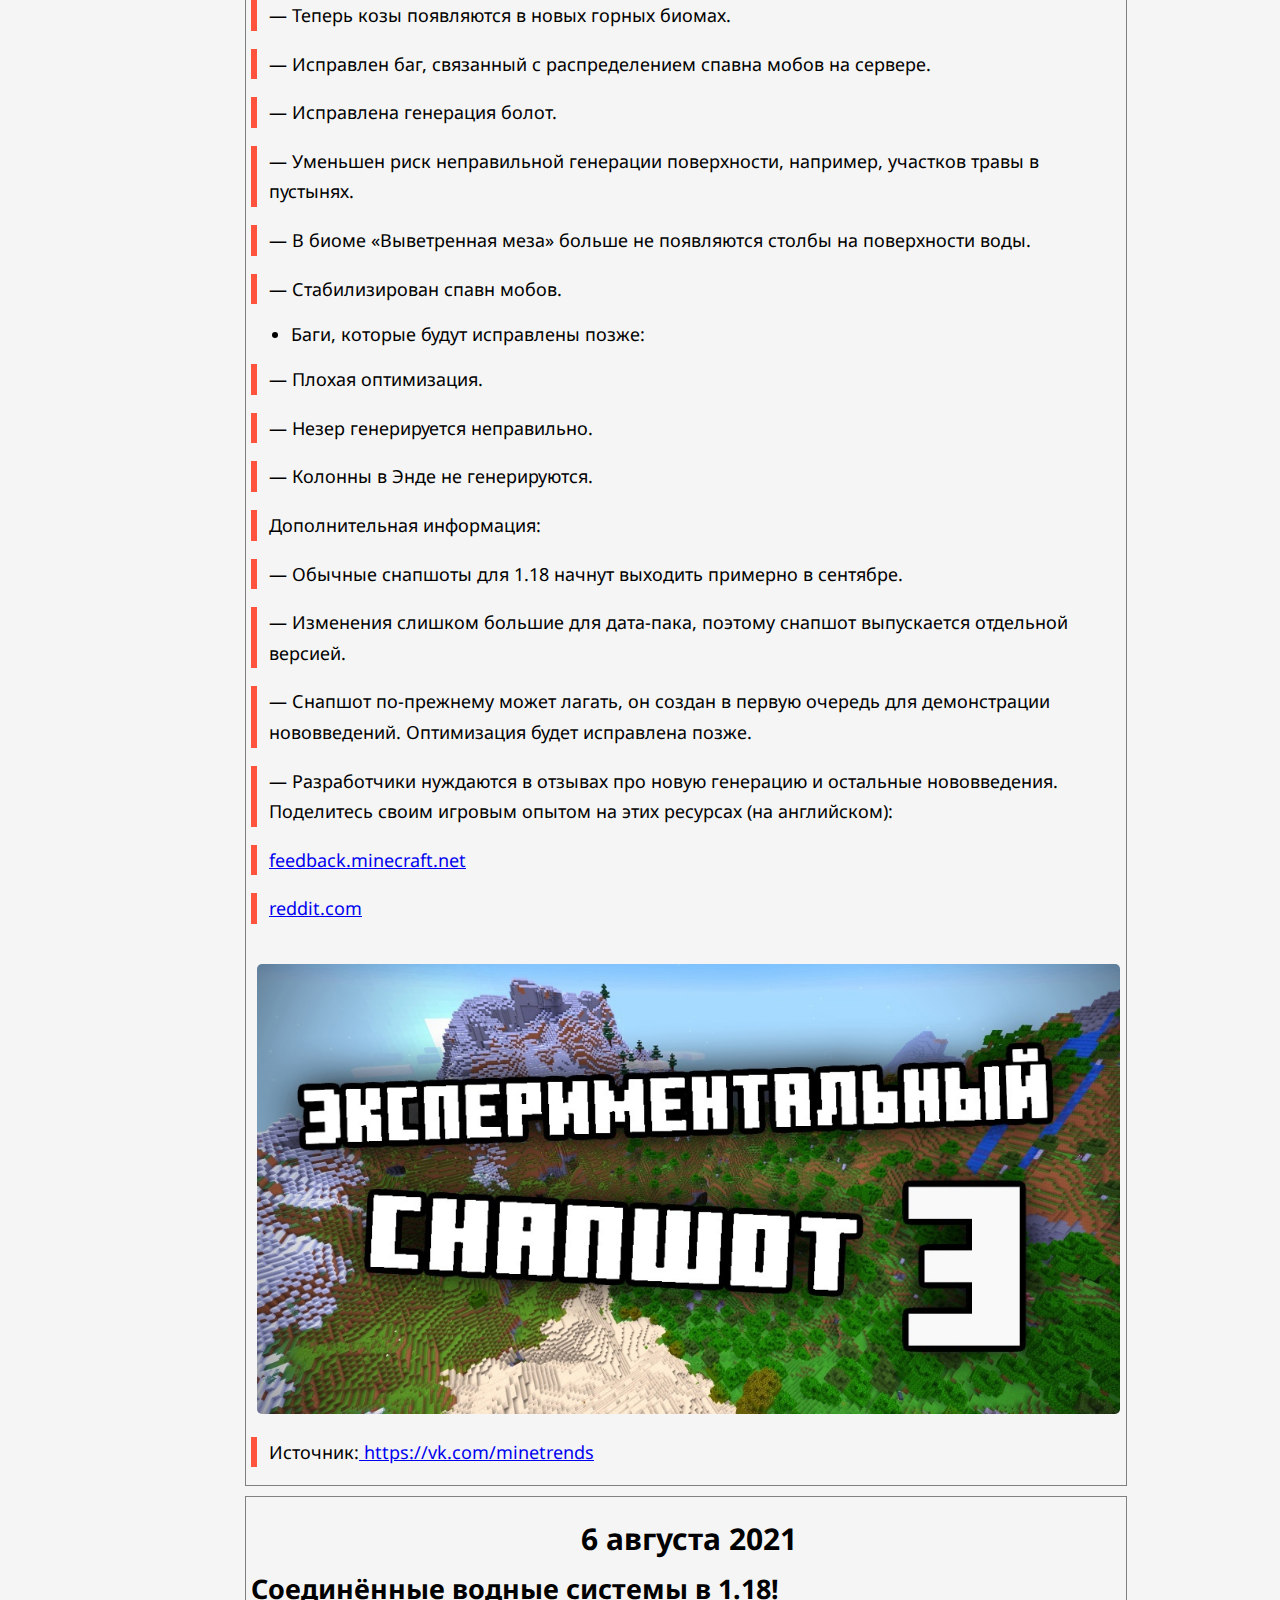
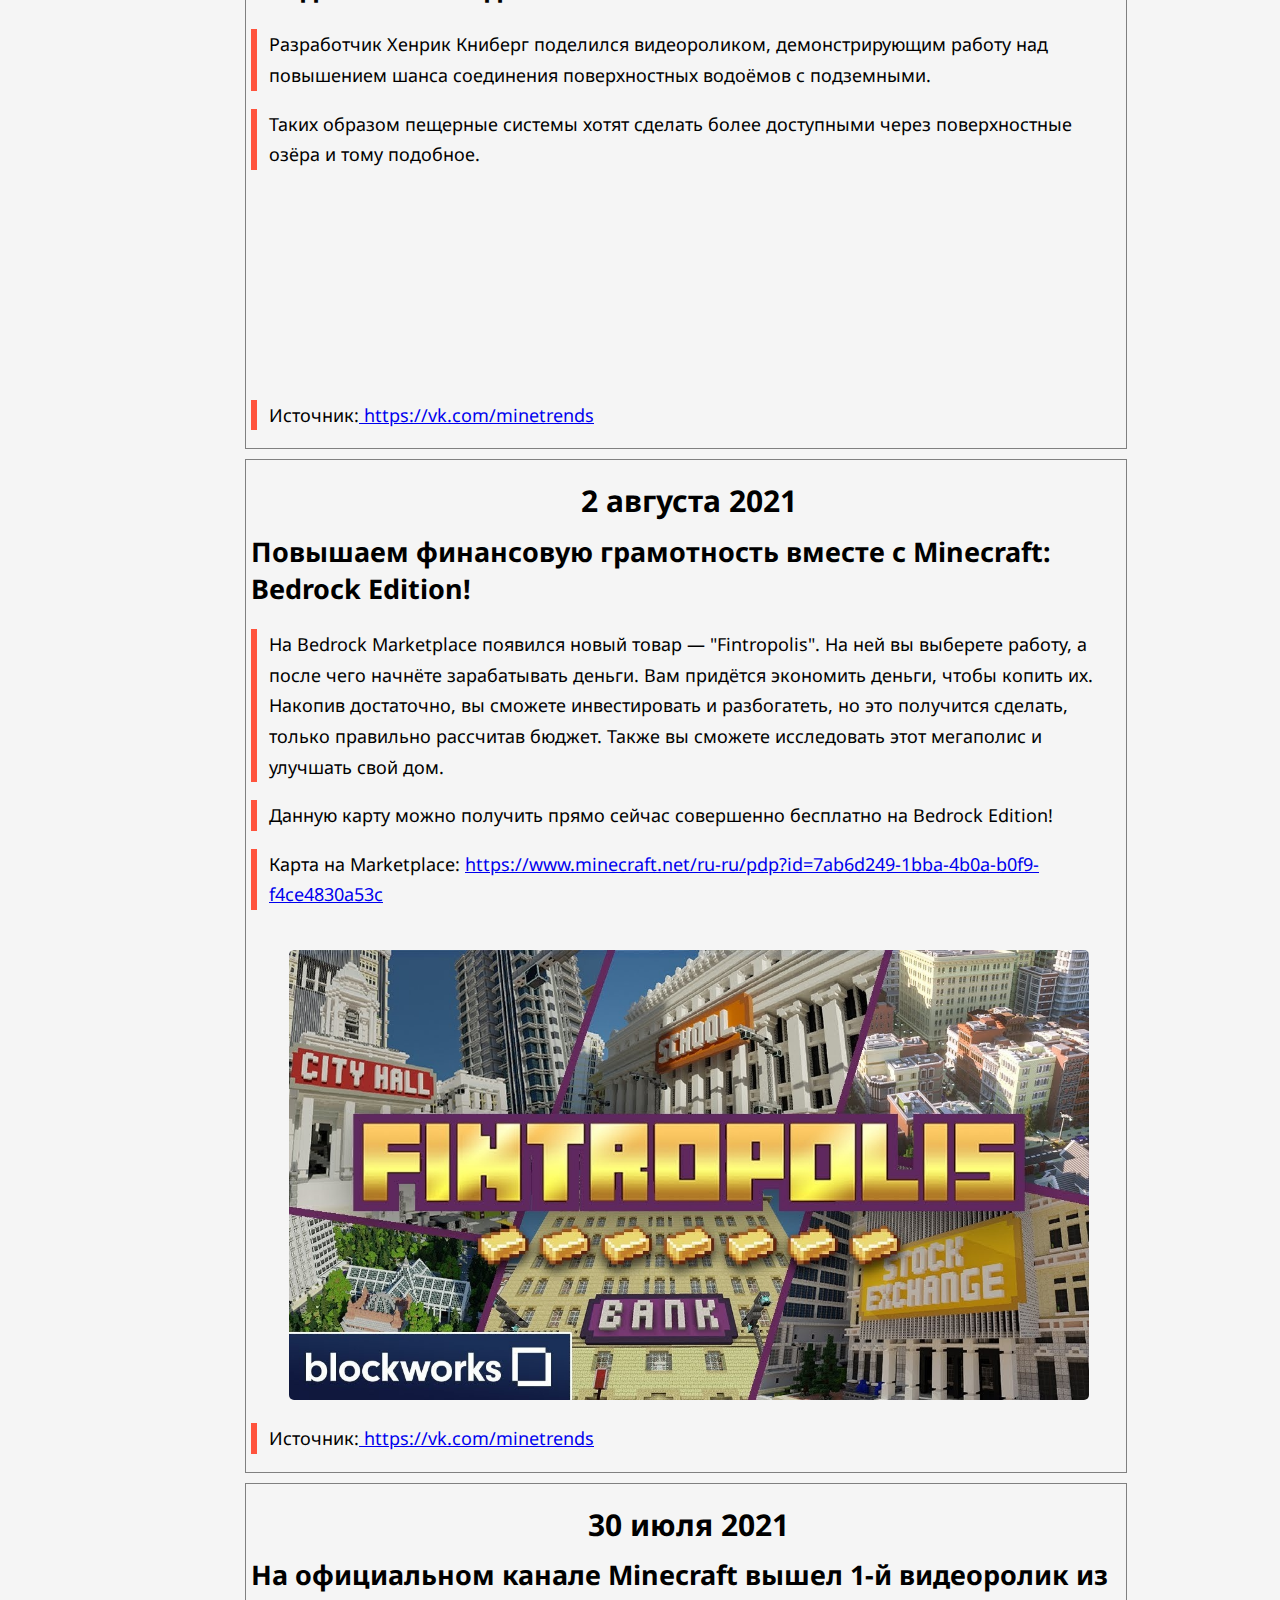
==== commit 51dac8d5: "Add files via upload" ====
--- a/index.html
+++ b/index.html
@@ -33,6 +33,42 @@
                 <h2 class="title">Новости</h2>
 
                 <div id="ramka">
+                    <h1>26 августа 2021</h1>
+
+                    <h2>Вышла Minecraft Beta 1.17.30.23 — Новая генерация!</h2>
+
+                    <p>Список изменений:</p>
+                    <ul>
+                        <li>Экспериментальные нововведения.</li>
+                    </ul>
+                    <p>— Генерация рельефа и биомов была обновлена и стала естесственнее.</p>
+                    <p>— Добавлены большие рудные жилы.</p>
+                    <p>— Добавлены пещеры-лапша. Они образуют небольшие проходы между огромными пещерами.</p>
+                    <p>— Добавлены входы в пещеры, которые облегчают доступ к новым шумовым пещерам.</p>
+                    <p>— Был добавлен новый алгоритм, который находит подходящие позиции для спавна ближе к изначальному варианту.</p>
+
+                    <ul>
+                        <li>Другие изменения.</li>
+                    </ul>
+                    <p>— Костры теперь можно сложить в один слот.</p>
+                    <p>— Свеча теперь выпадает, если торт со свечой был сдвинут поршнем.</p>
+                    <p>— Команда «/spawnpoint» теперь работает на спящем игроке.</p>
+
+                    <ul>
+                        <li>Исправлены баги.</li>
+                    </ul>
+
+                    <p>Оставьте отзыв о новой бете на сайте:<a href="https://feedback.minecraft.net/hc/en-us/community/topics/360001803212">feedback</a></p>
+                
+                    <div class="gallery">
+                        <a target="_blank" href="images/TxTRvK5TqtM.jpg">
+                            <img src="images/TxTRvK5TqtM.jpg">
+                        </a>
+                    </div>
+                    <p>Источник:<a href="https://vk.com/minetrends"> https://vk.com/minetrends</a></p>
+                </div>
+
+                <div id="ramka">
                     <h1>25 августа 2021</h1>
 
                     <h2>Вышел 5-й экспериментальный снапшот 1.18!</h2>
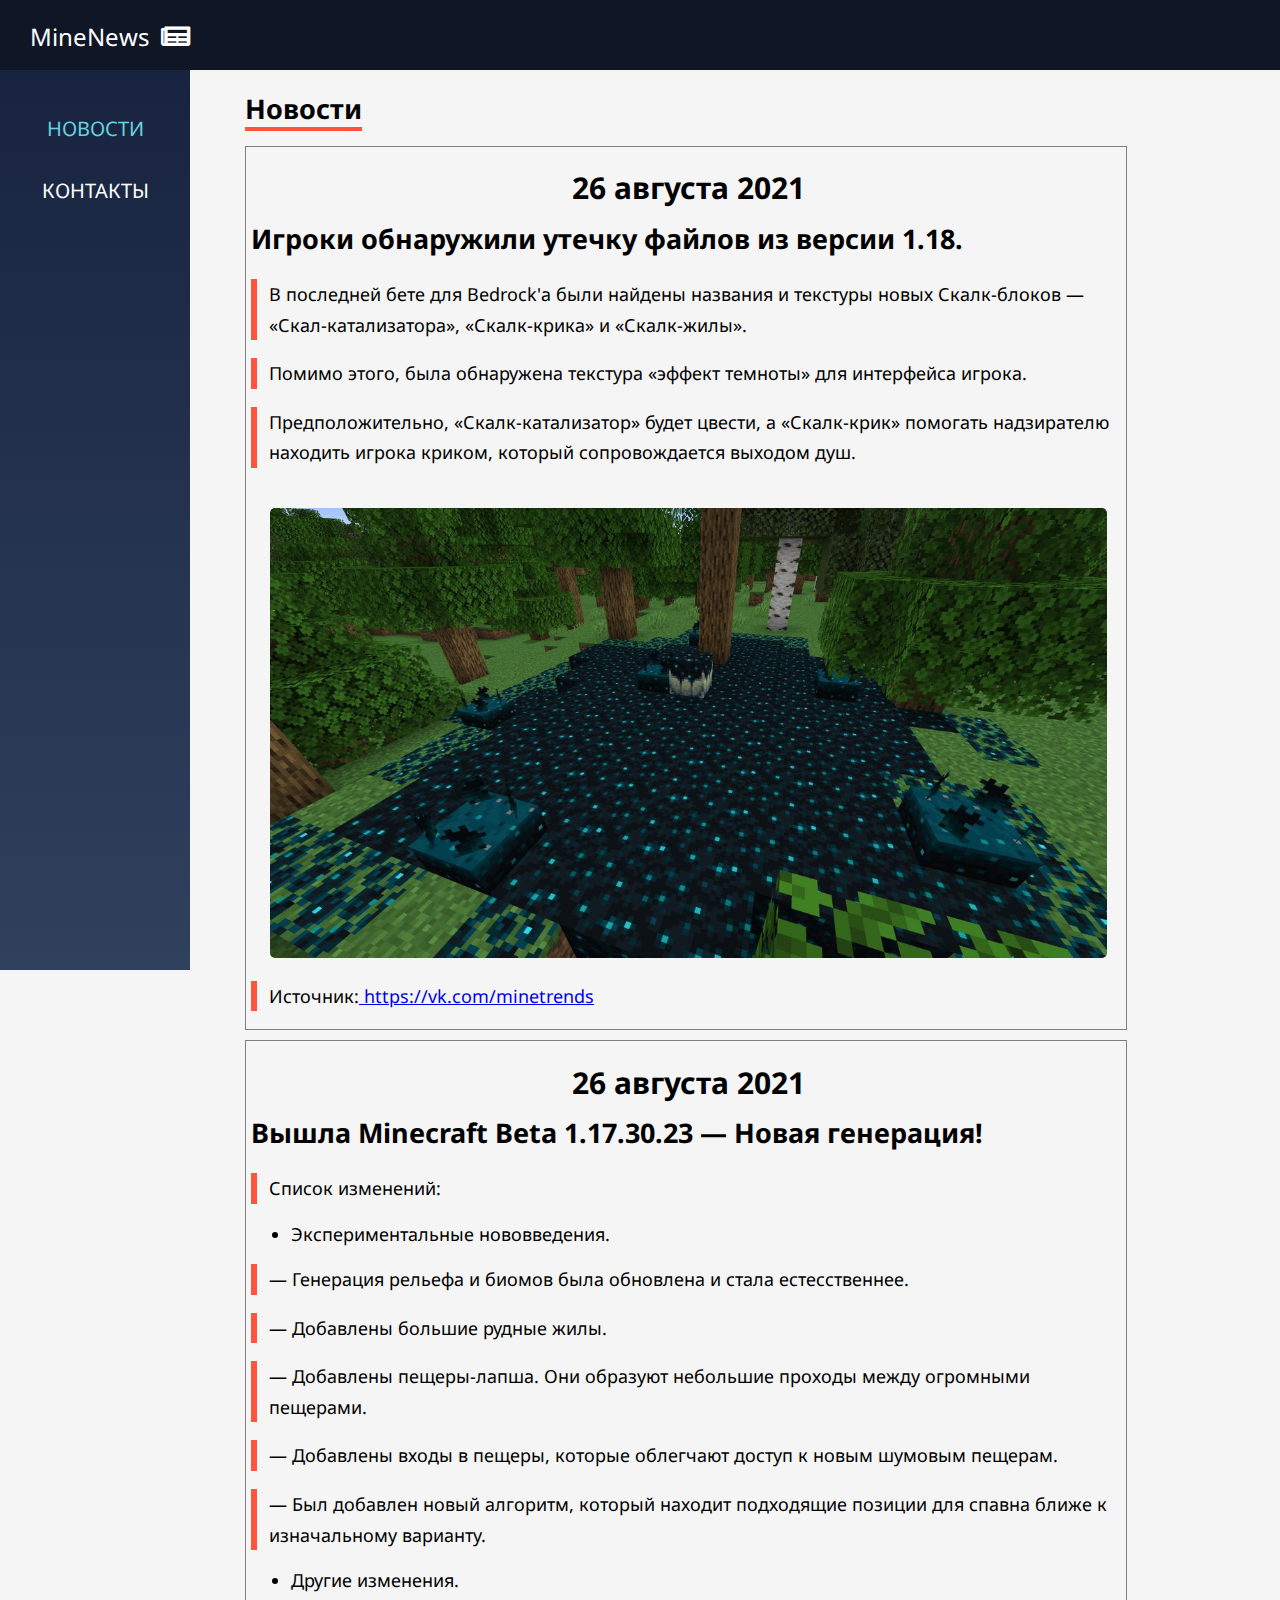
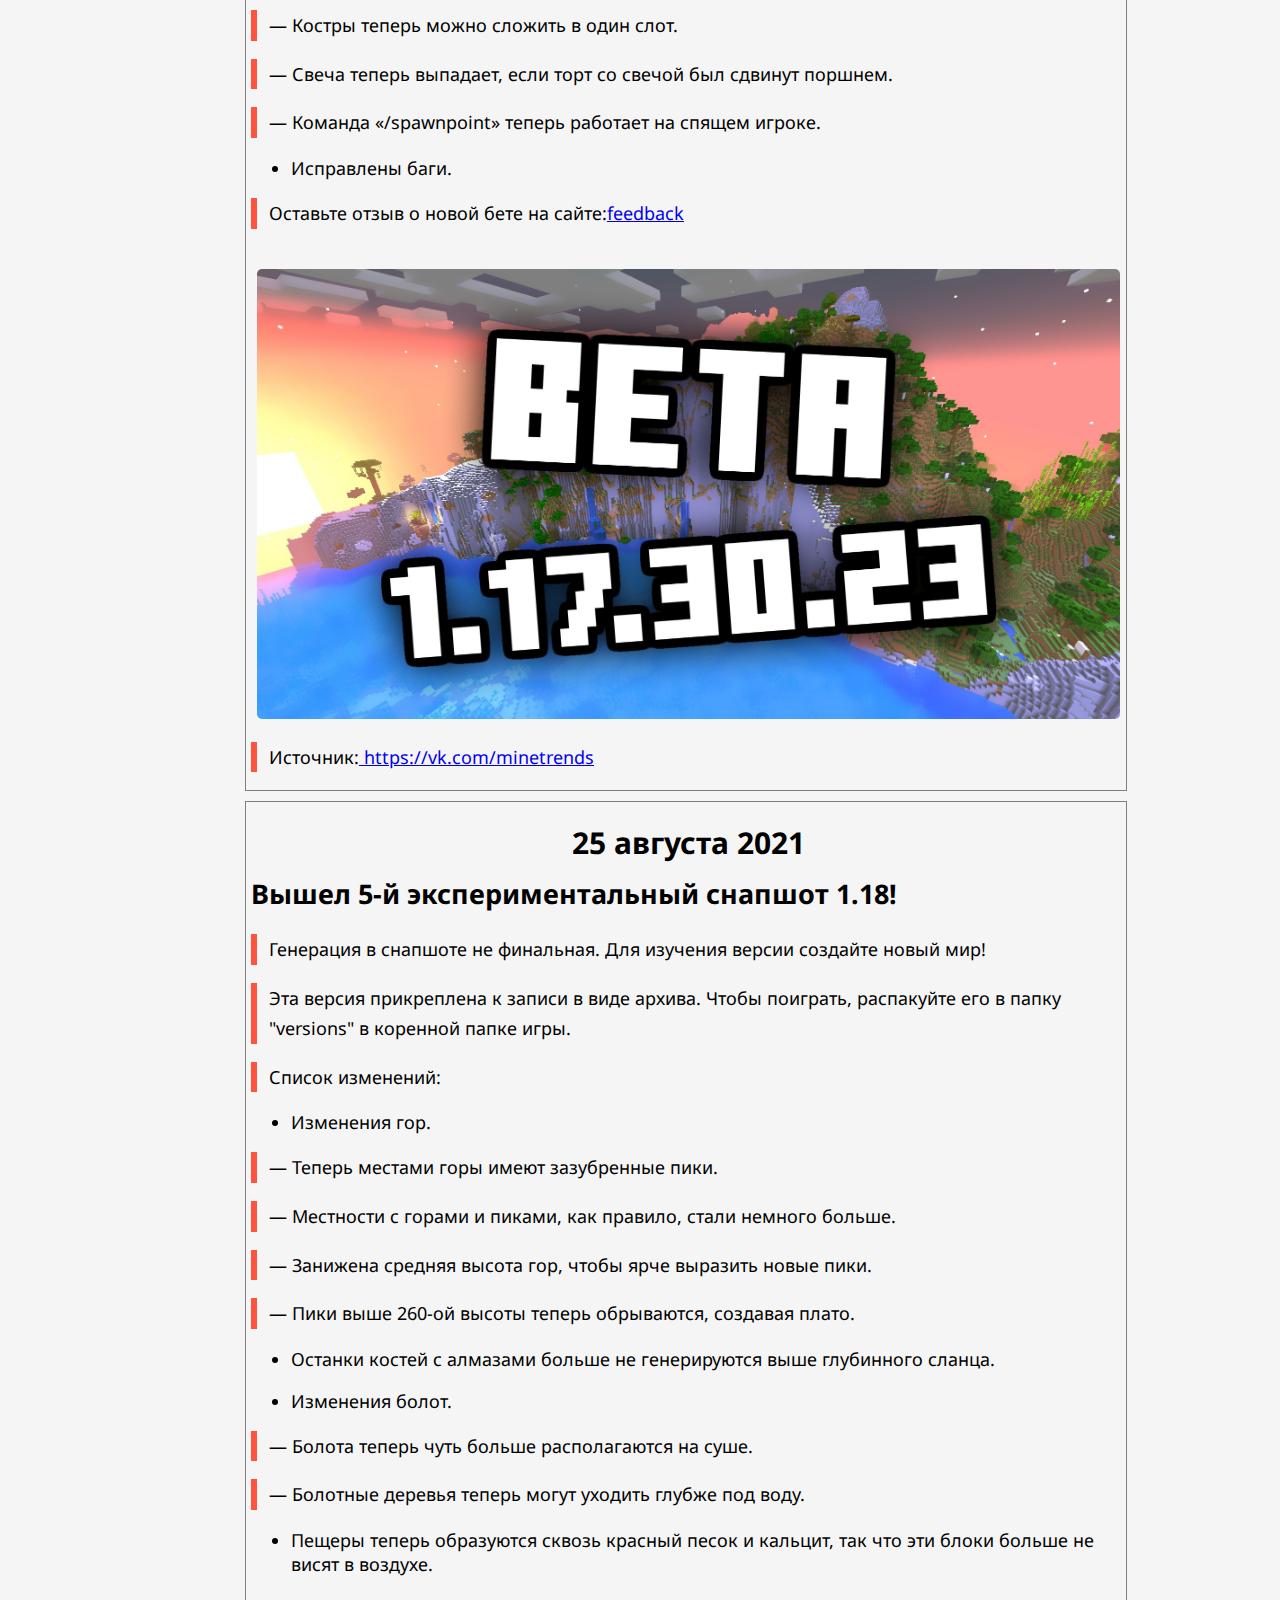
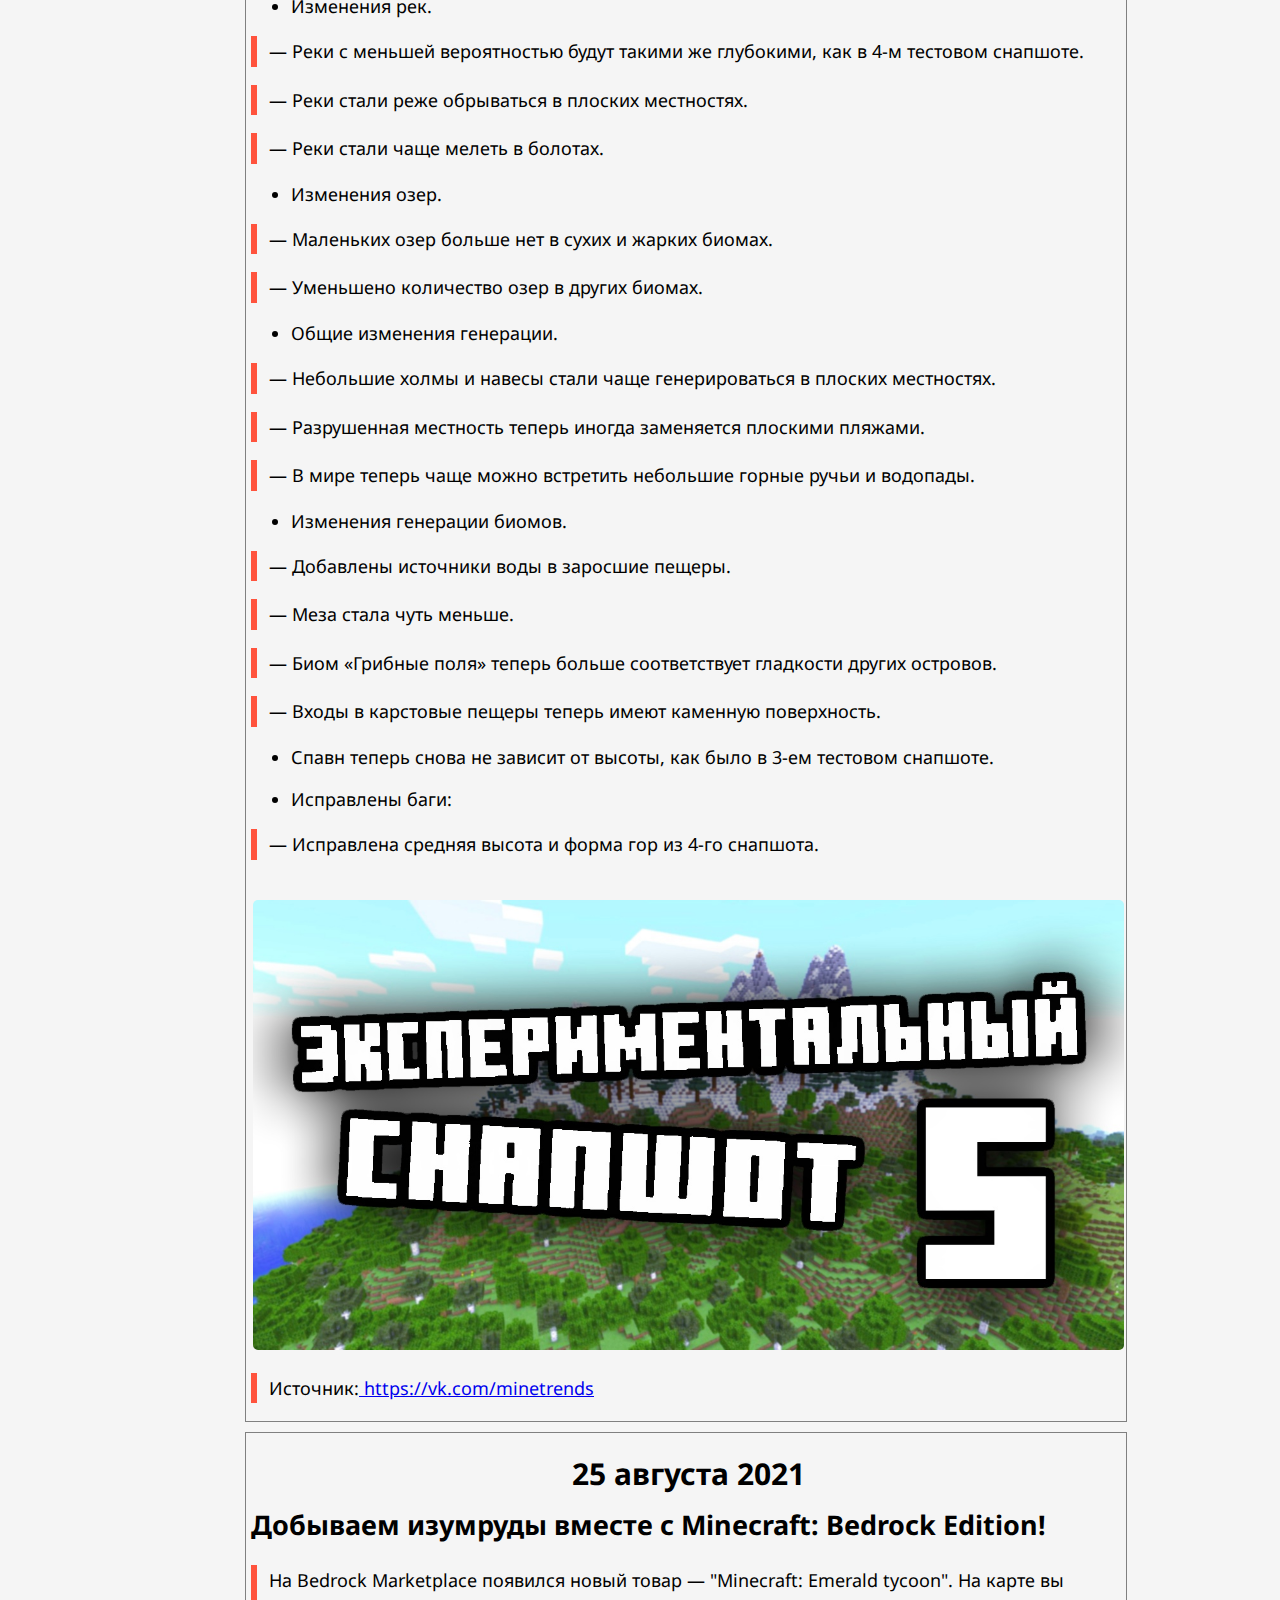
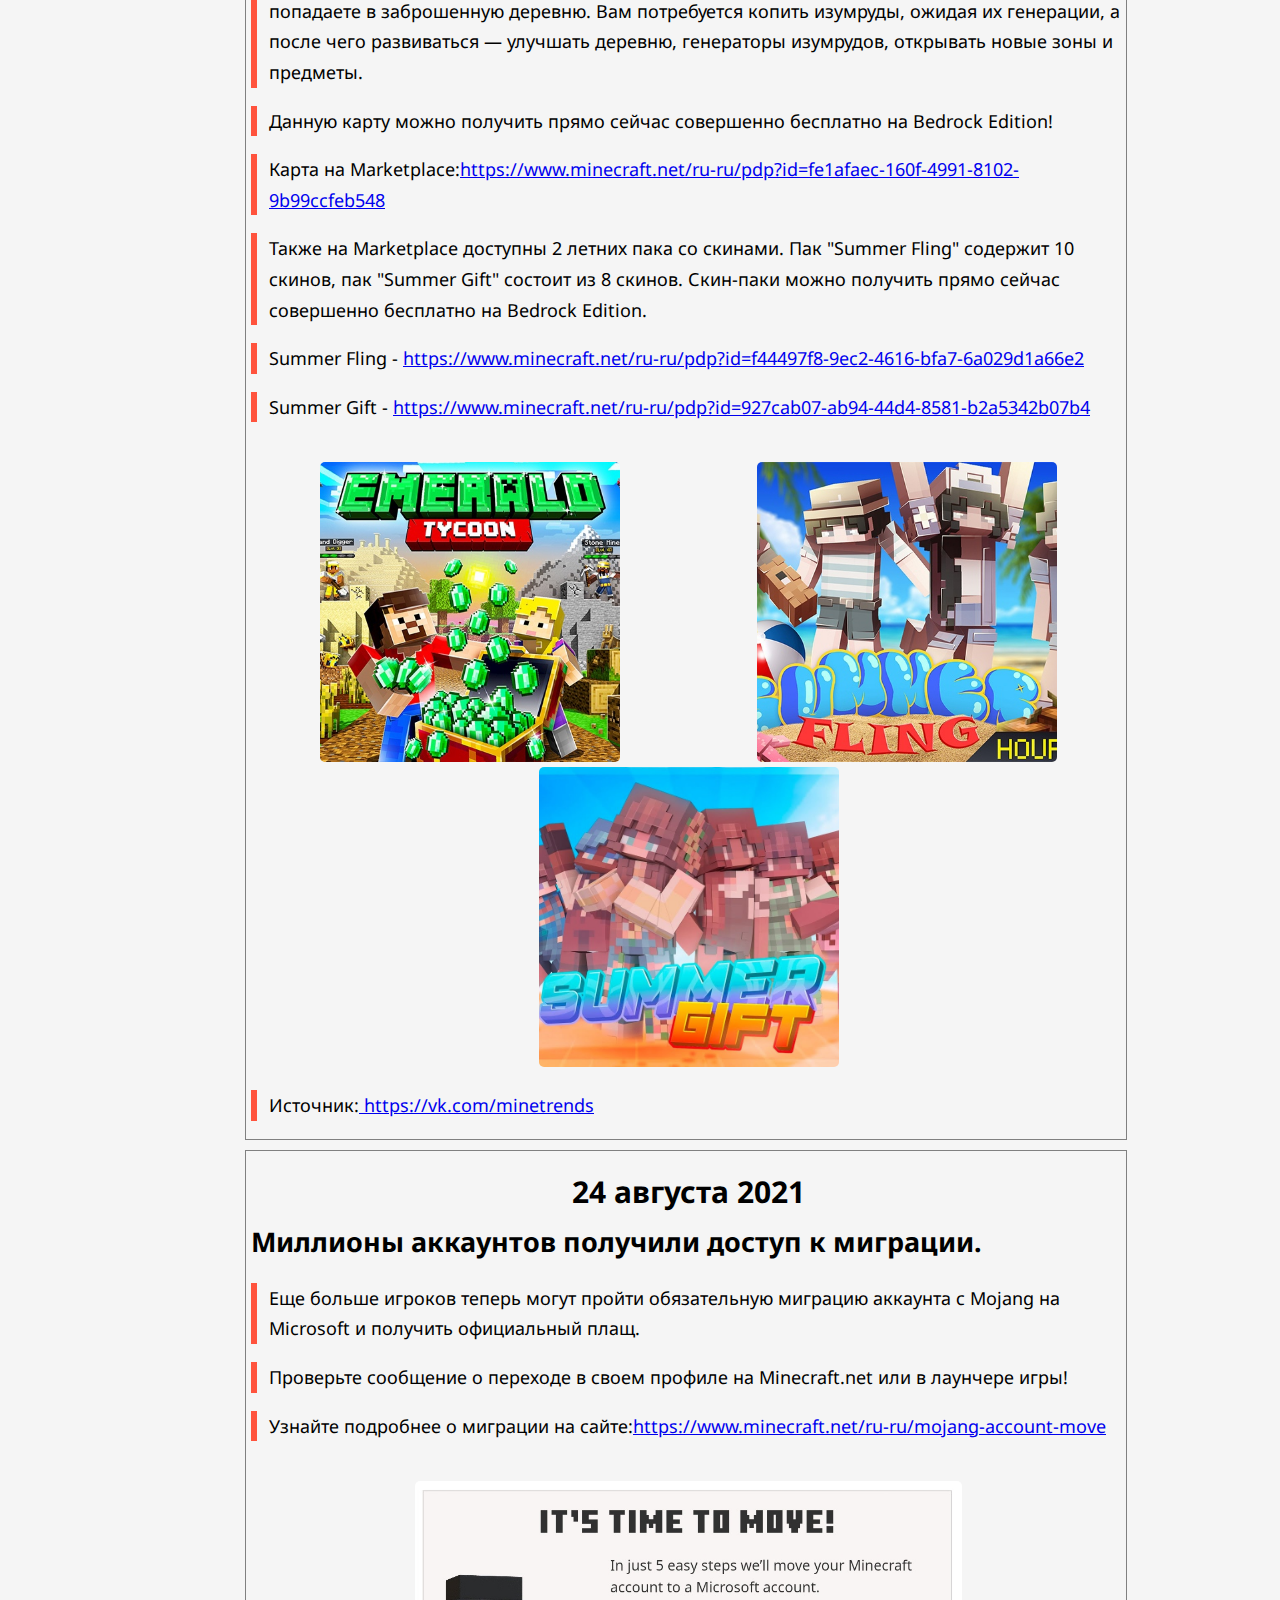
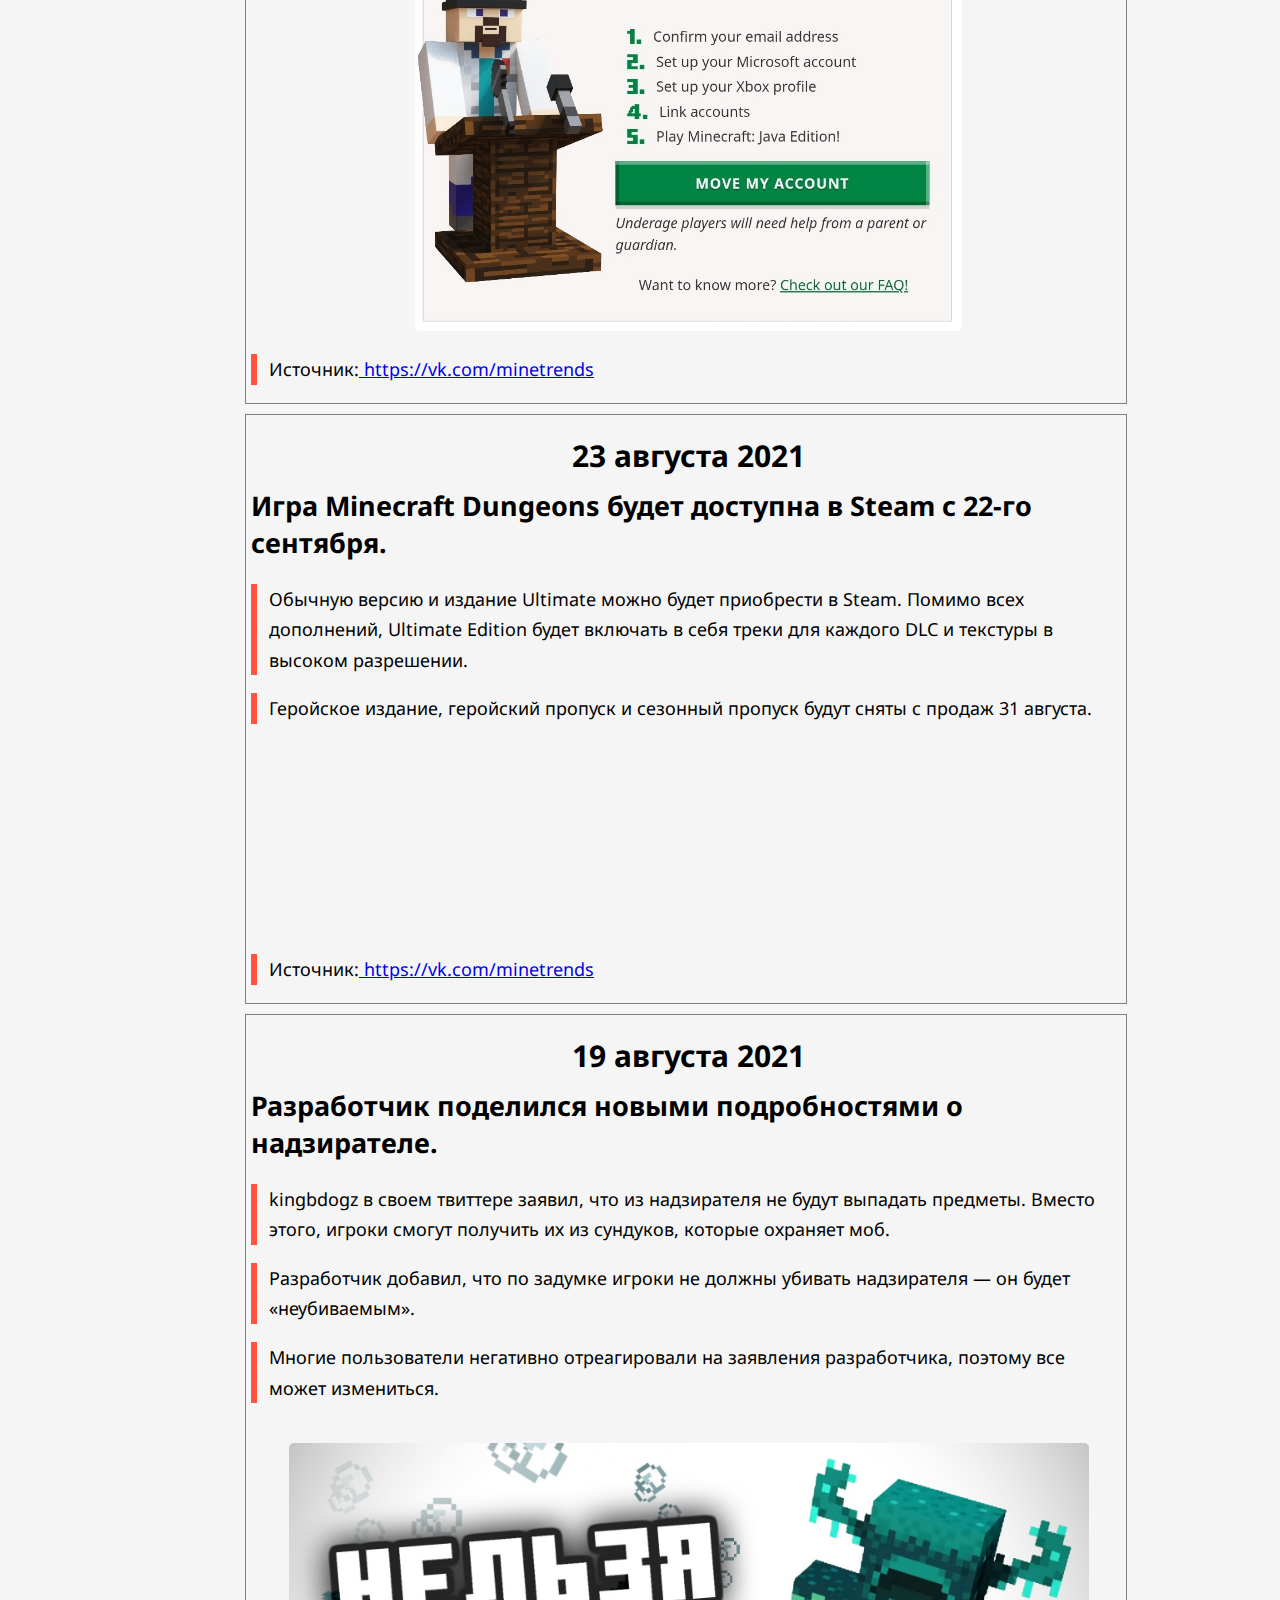
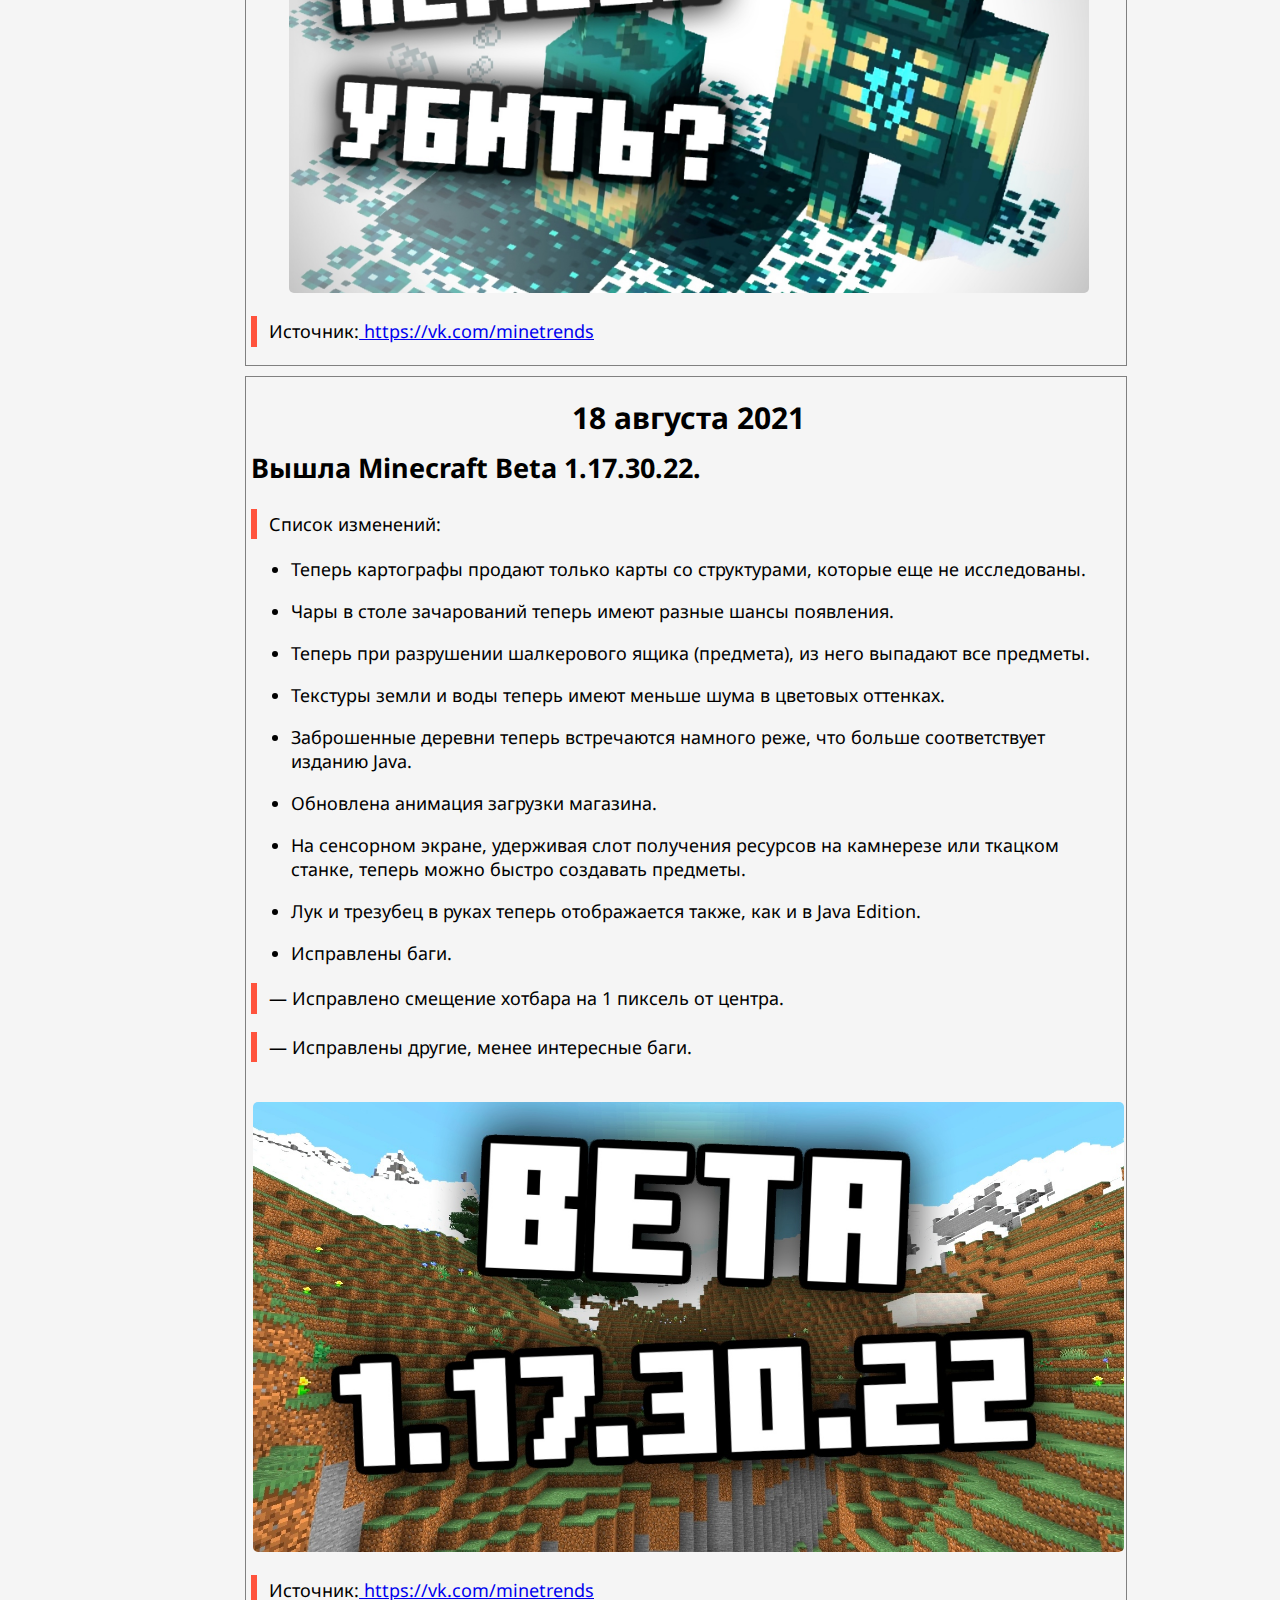
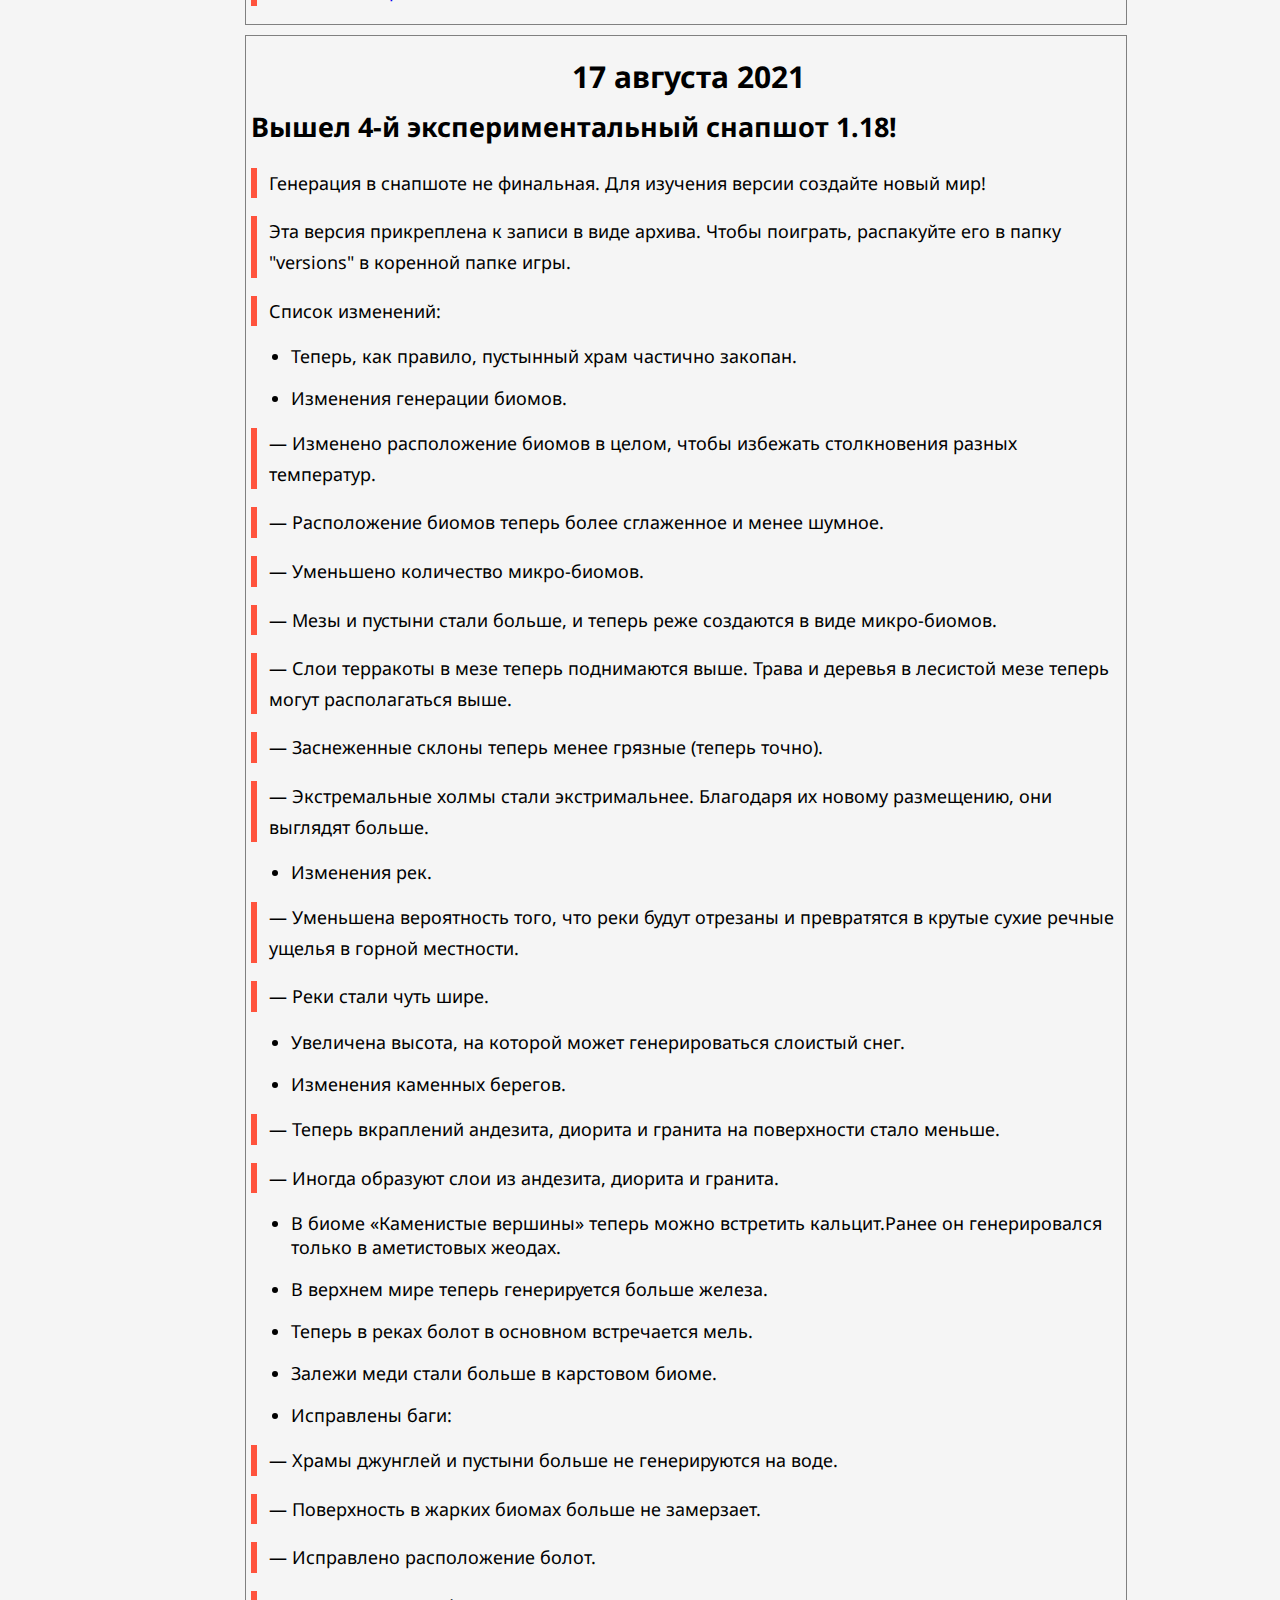
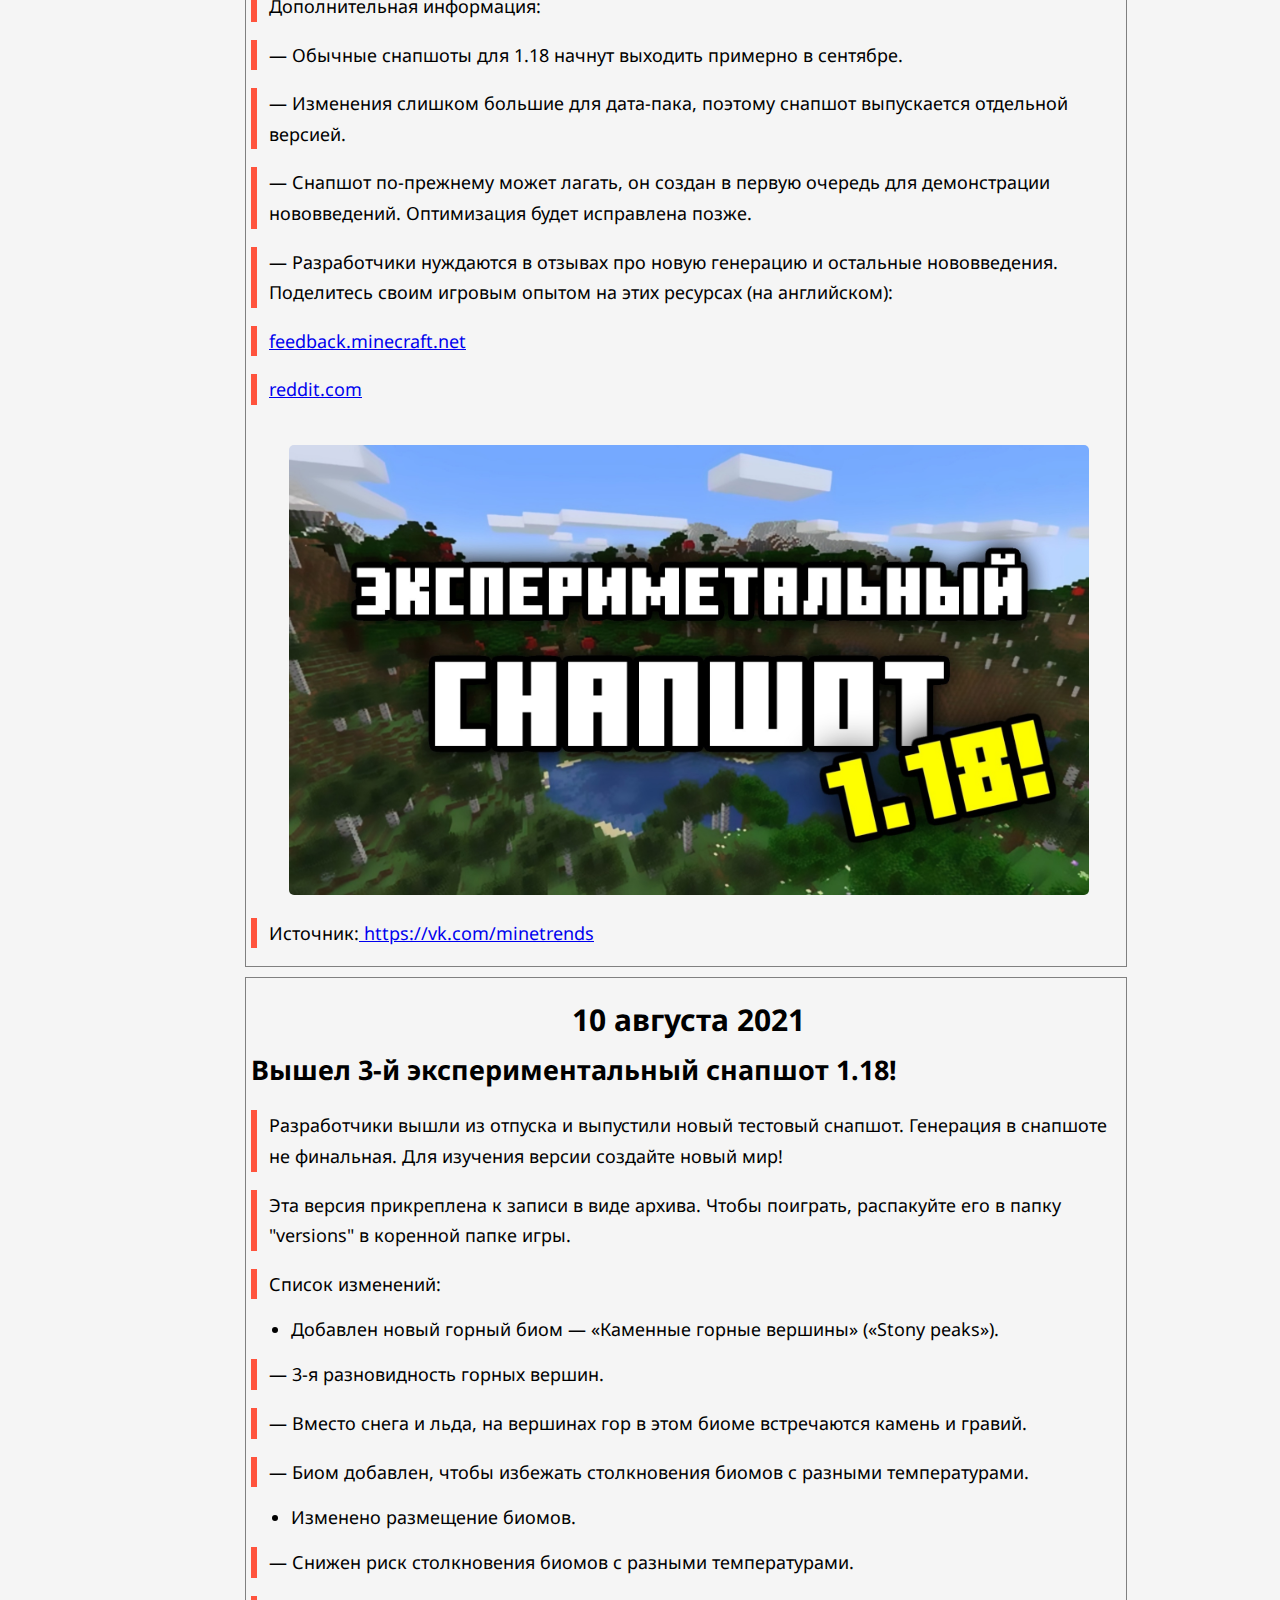
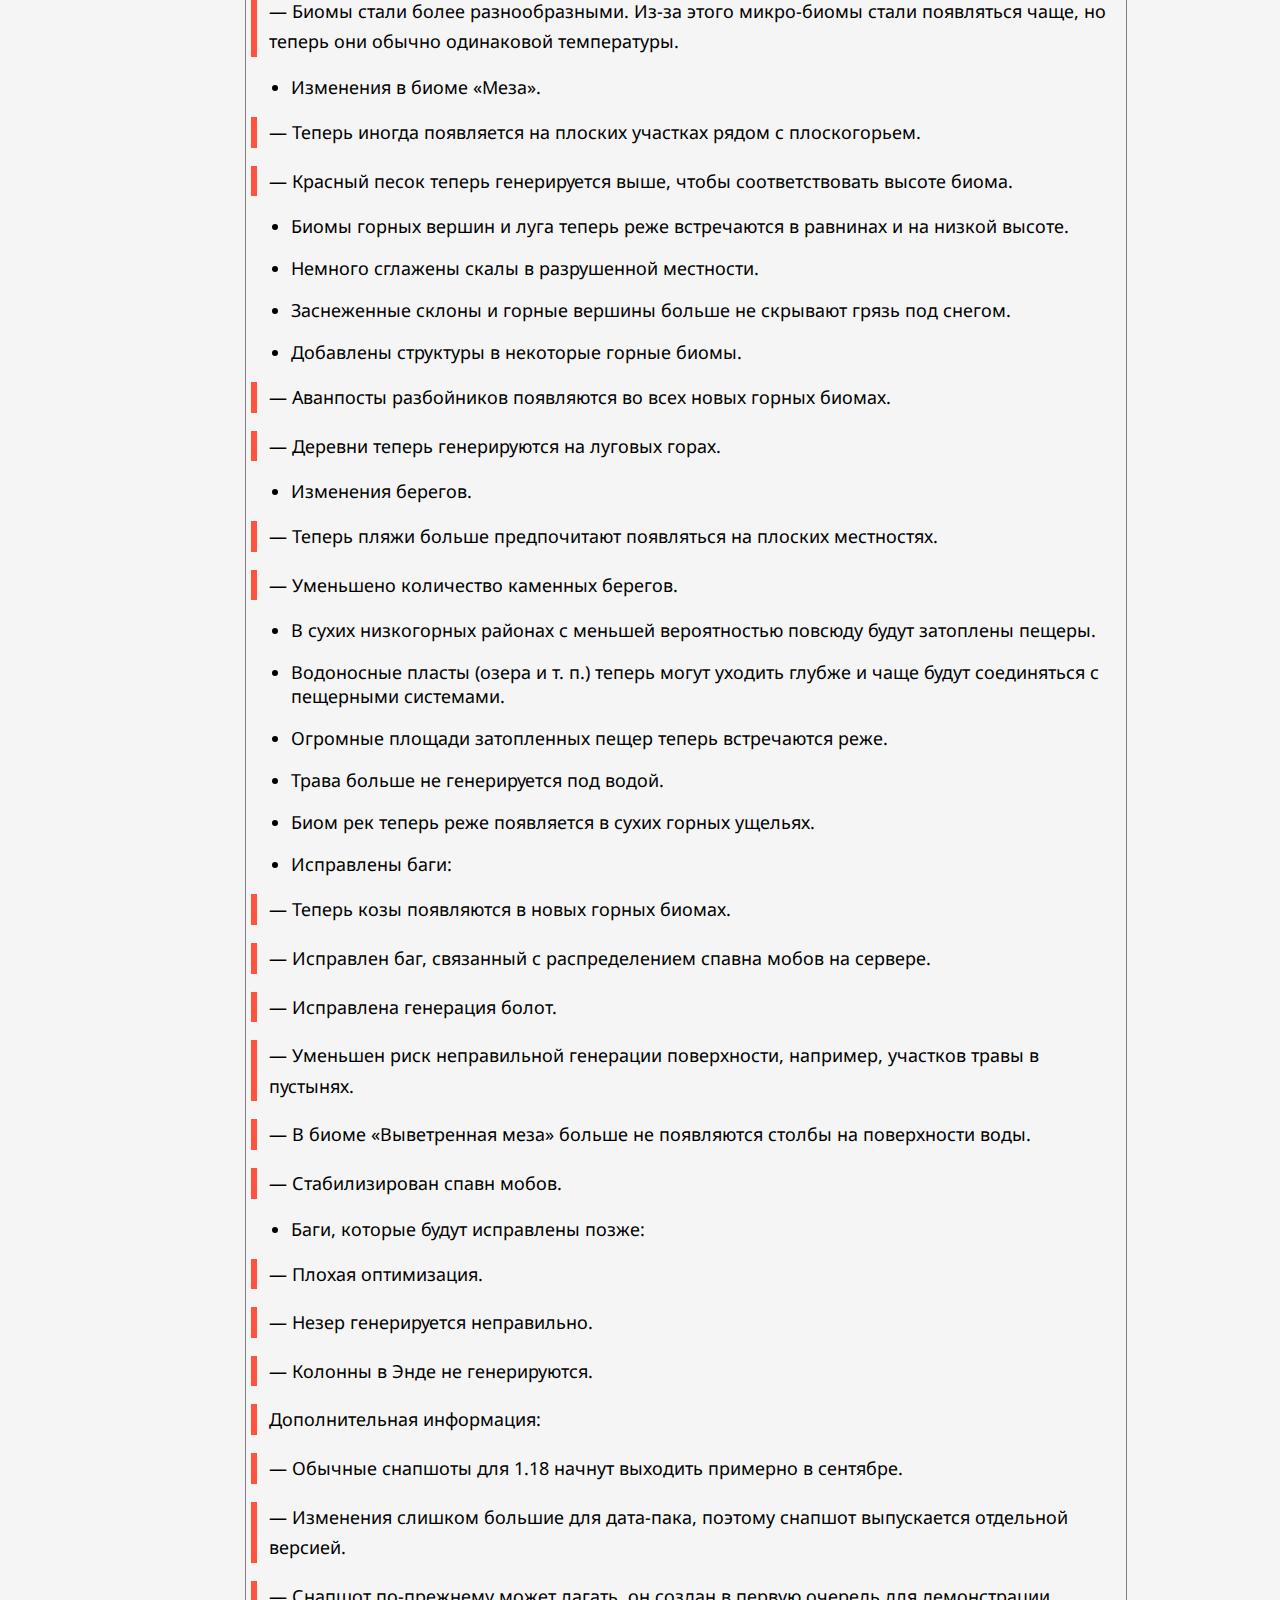
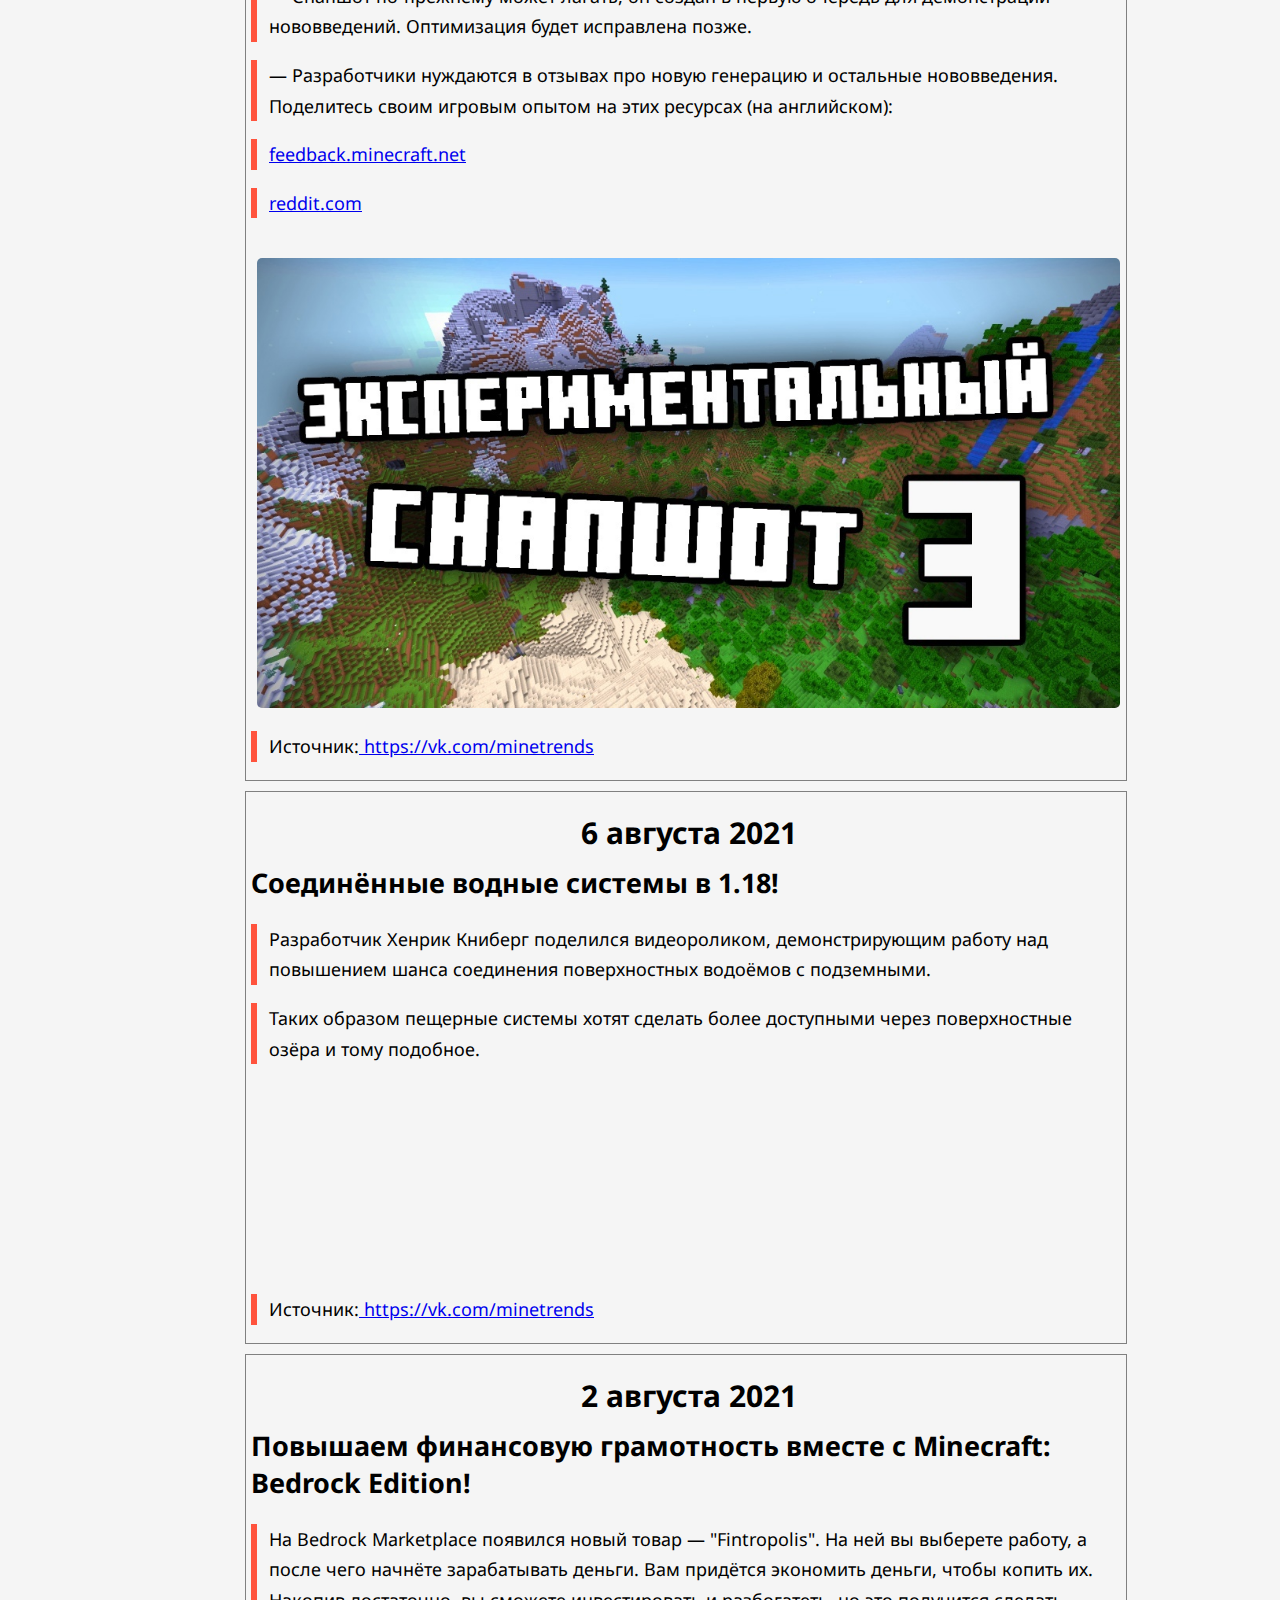
==== commit b9b15dab: "Add files via upload" ====
--- a/index.html
+++ b/index.html
@@ -35,6 +35,23 @@
                 <div id="ramka">
                     <h1>26 августа 2021</h1>
 
+                    <h2>Игроки обнаружили утечку файлов из версии 1.18.</h2>
+
+                    <p>В последней бете для Bedrock'а были найдены названия и текстуры новых Скалк-блоков — «Скал-катализатора», «Скалк-крика» и «Скалк-жилы».</p>
+                    <p>Помимо этого, была обнаружена текстура «эффект темноты» для интерфейса игрока.</p>
+                    <p>Предположительно, «Скалк-катализатор» будет цвести, а «Скалк-крик» помогать надзирателю находить игрока криком, который сопровождается выходом душ.                    </p>
+                    
+                    <div class="gallery">
+                        <a target="_blank" href="images/6Xel0CAM5lE.jpg">
+                            <img src="images/6Xel0CAM5lE.jpg">
+                        </a>
+                    </div>
+                    <p>Источник:<a href="https://vk.com/minetrends"> https://vk.com/minetrends</a></p>
+                </div>
+
+                <div id="ramka">
+                    <h1>26 августа 2021</h1>
+
                     <h2>Вышла Minecraft Beta 1.17.30.23 — Новая генерация!</h2>
 
                     <p>Список изменений:</p>
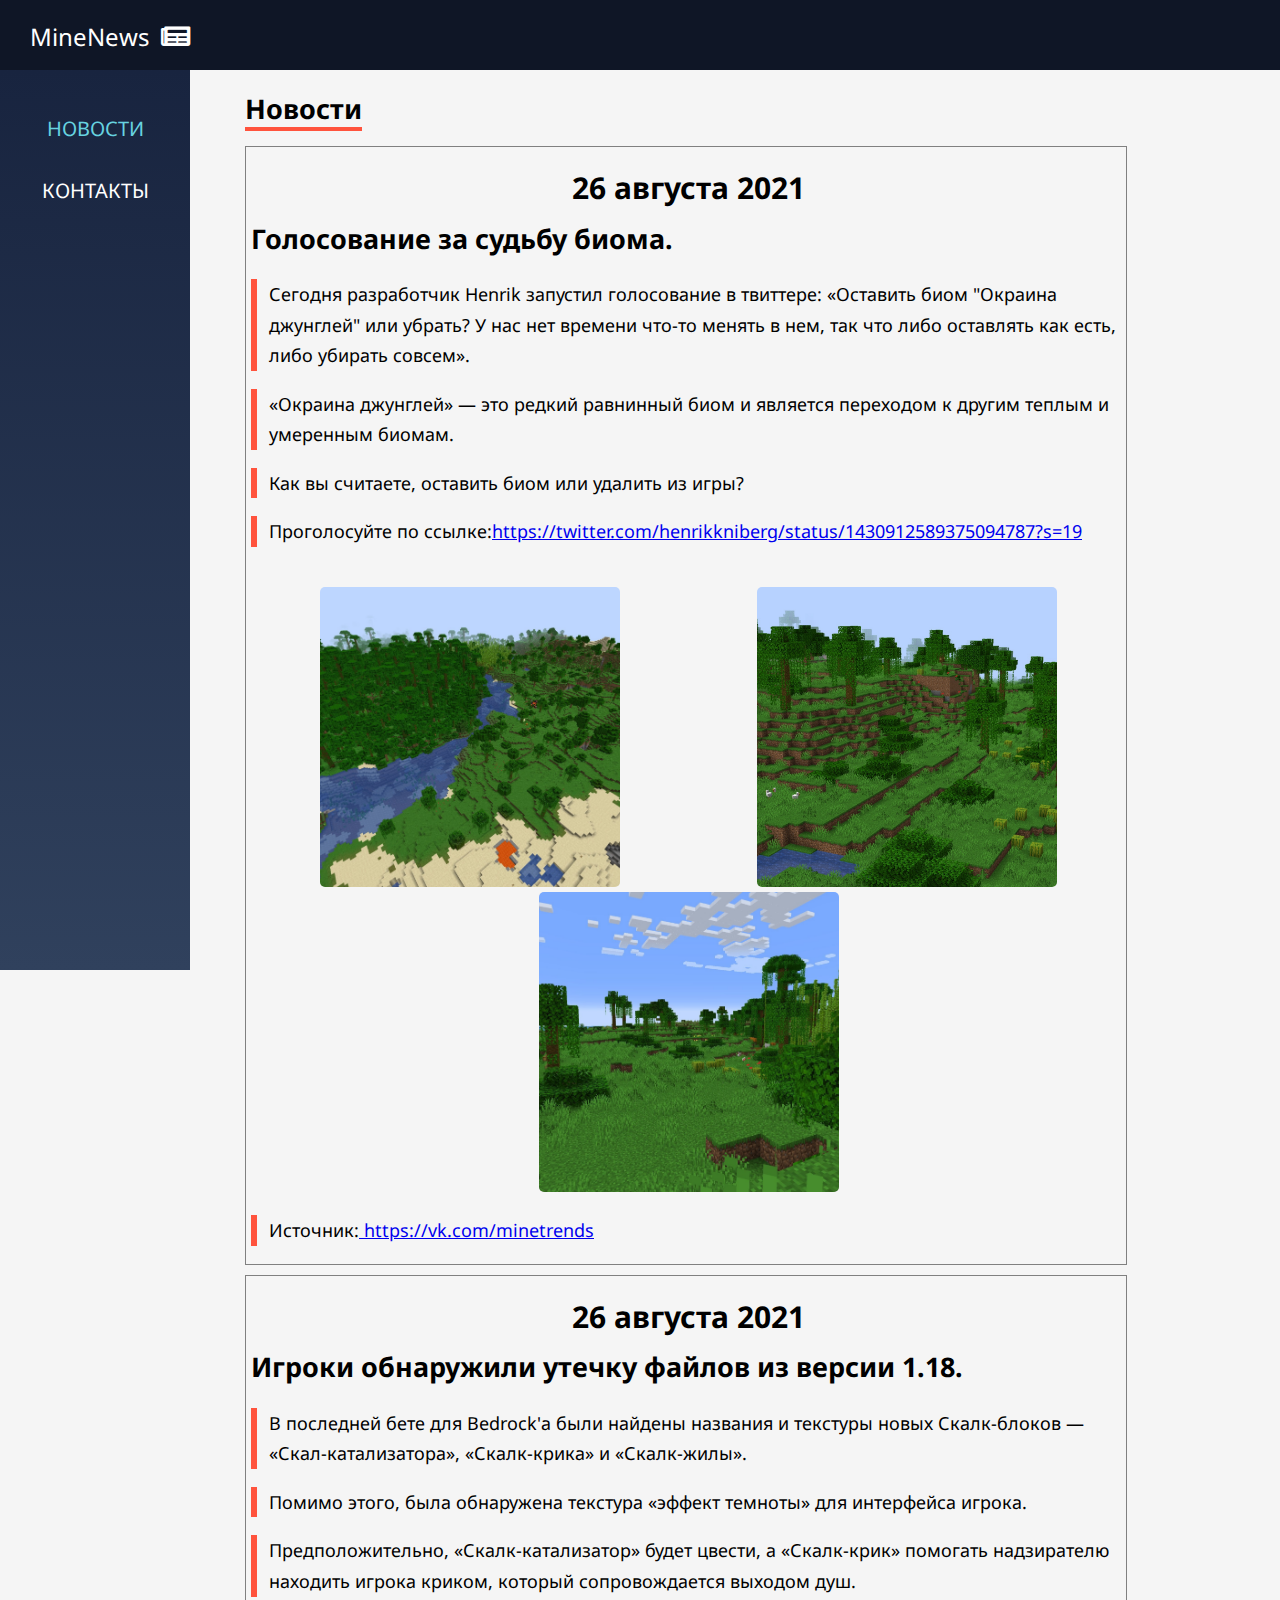
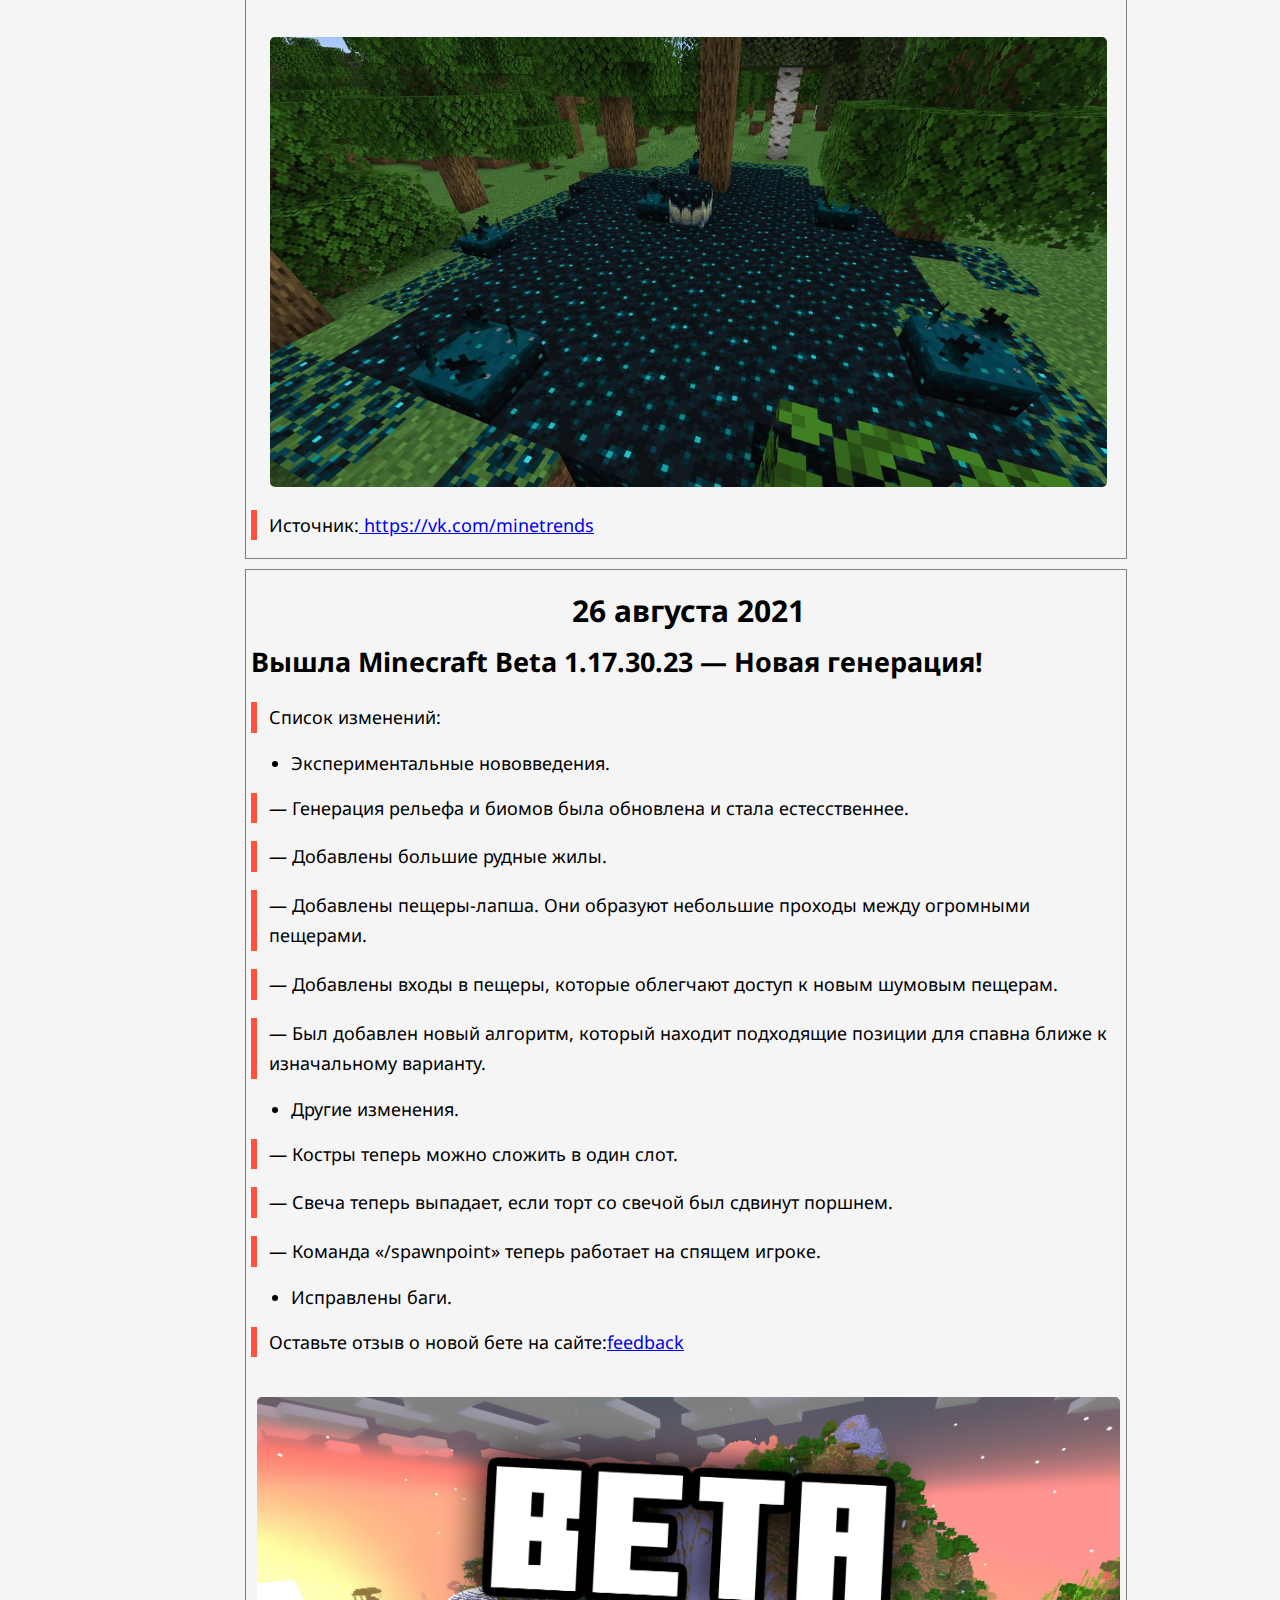
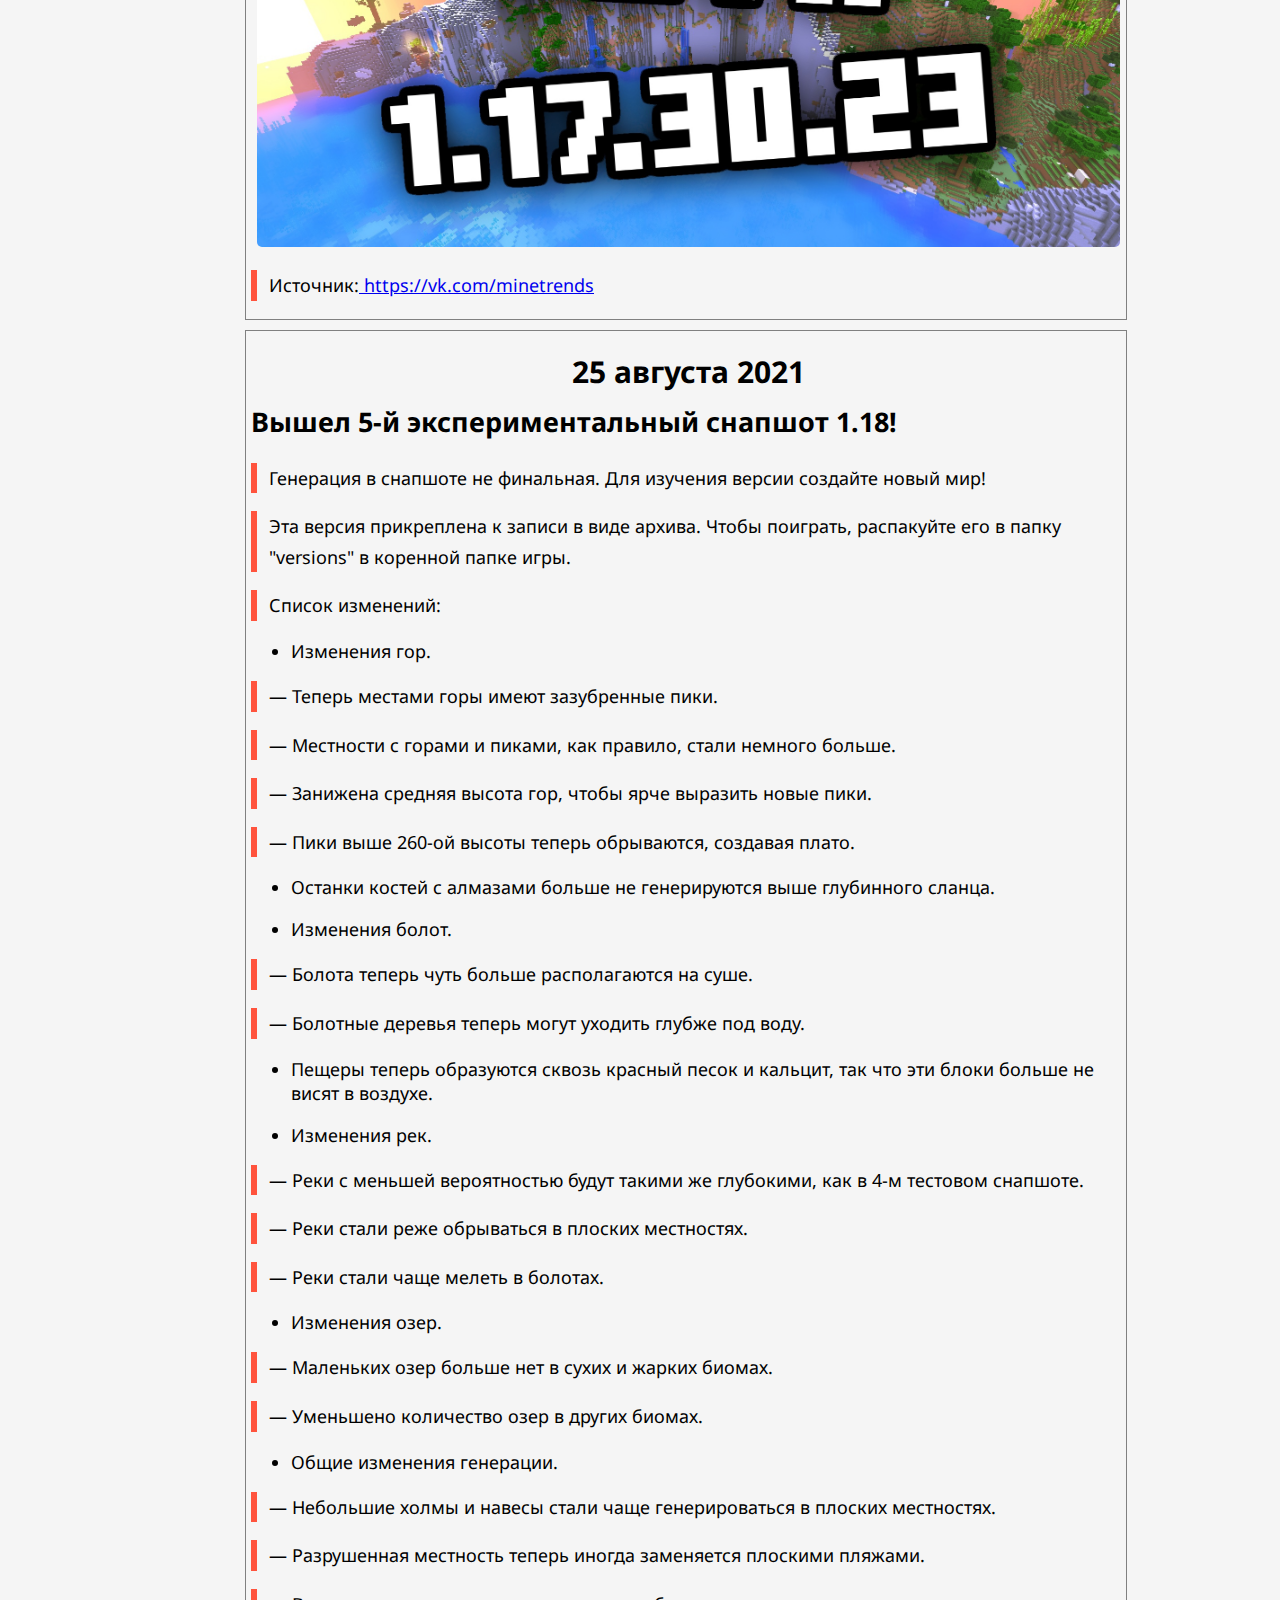
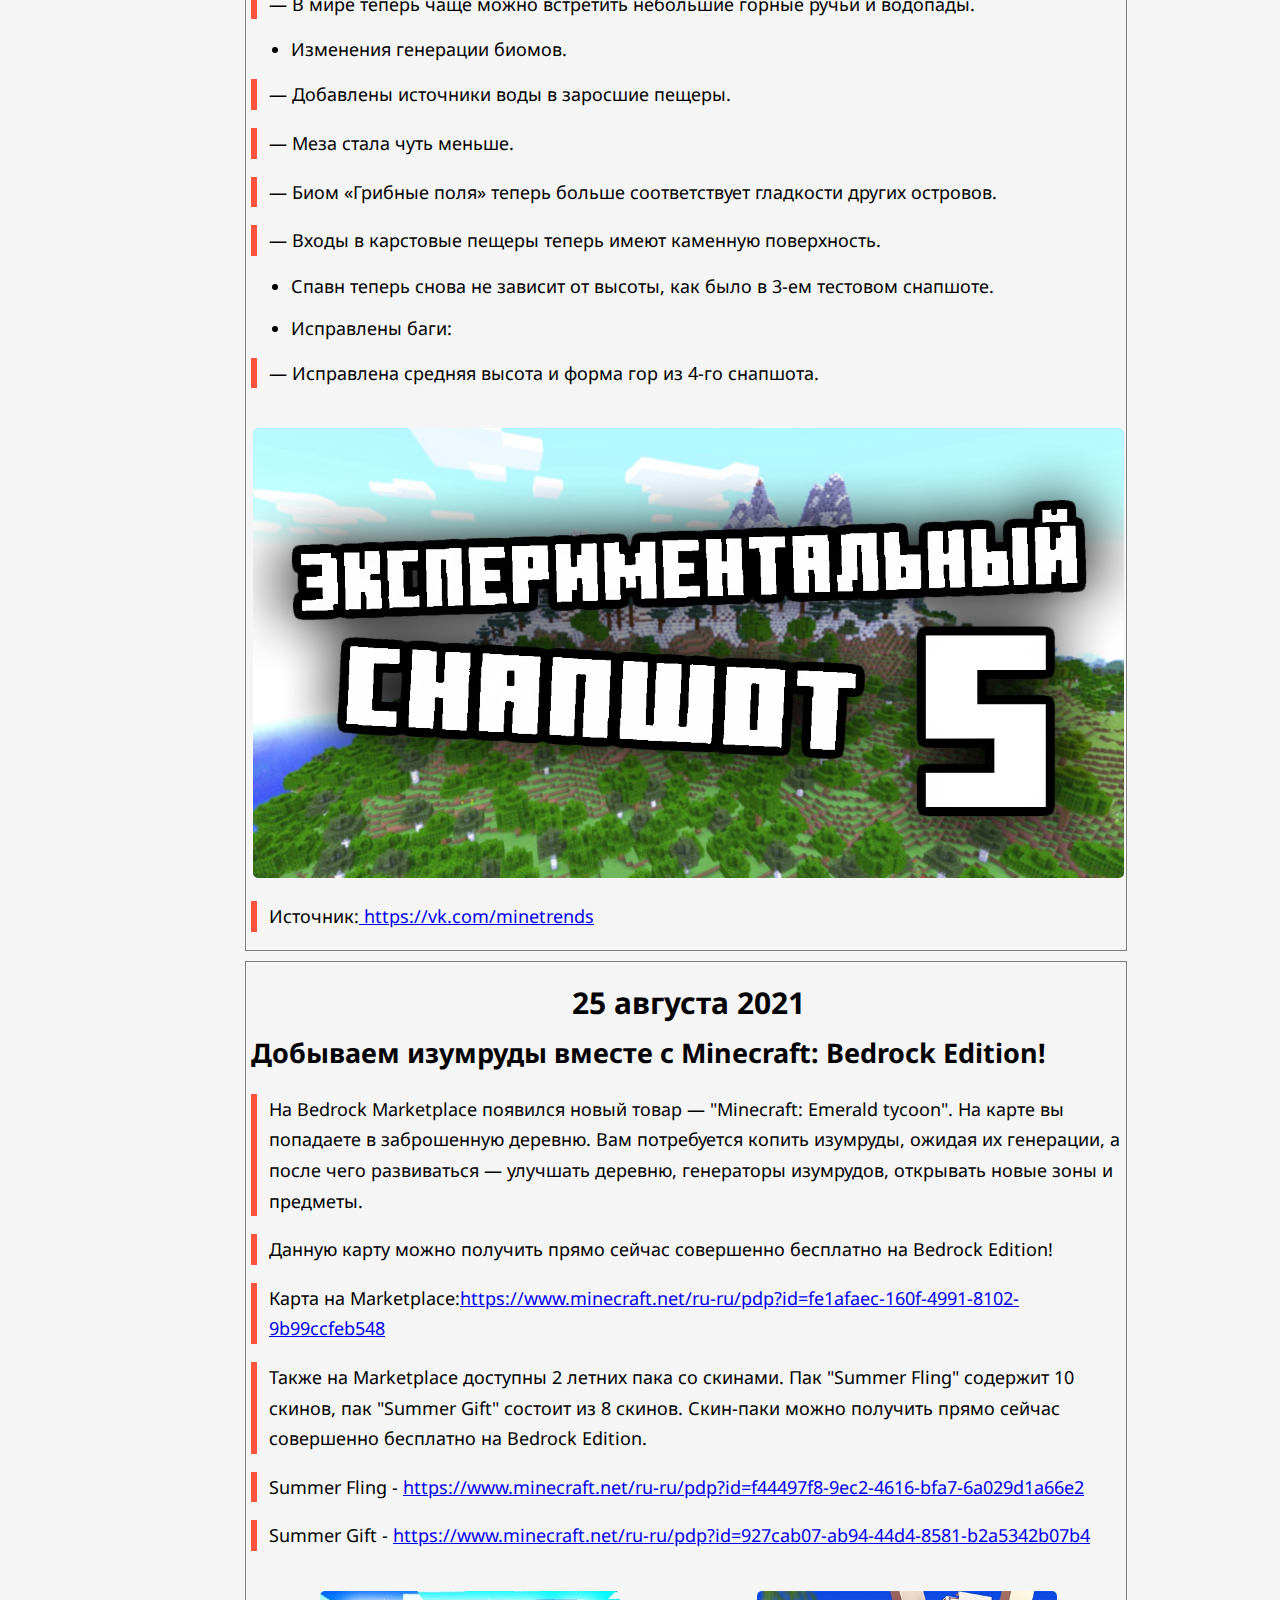
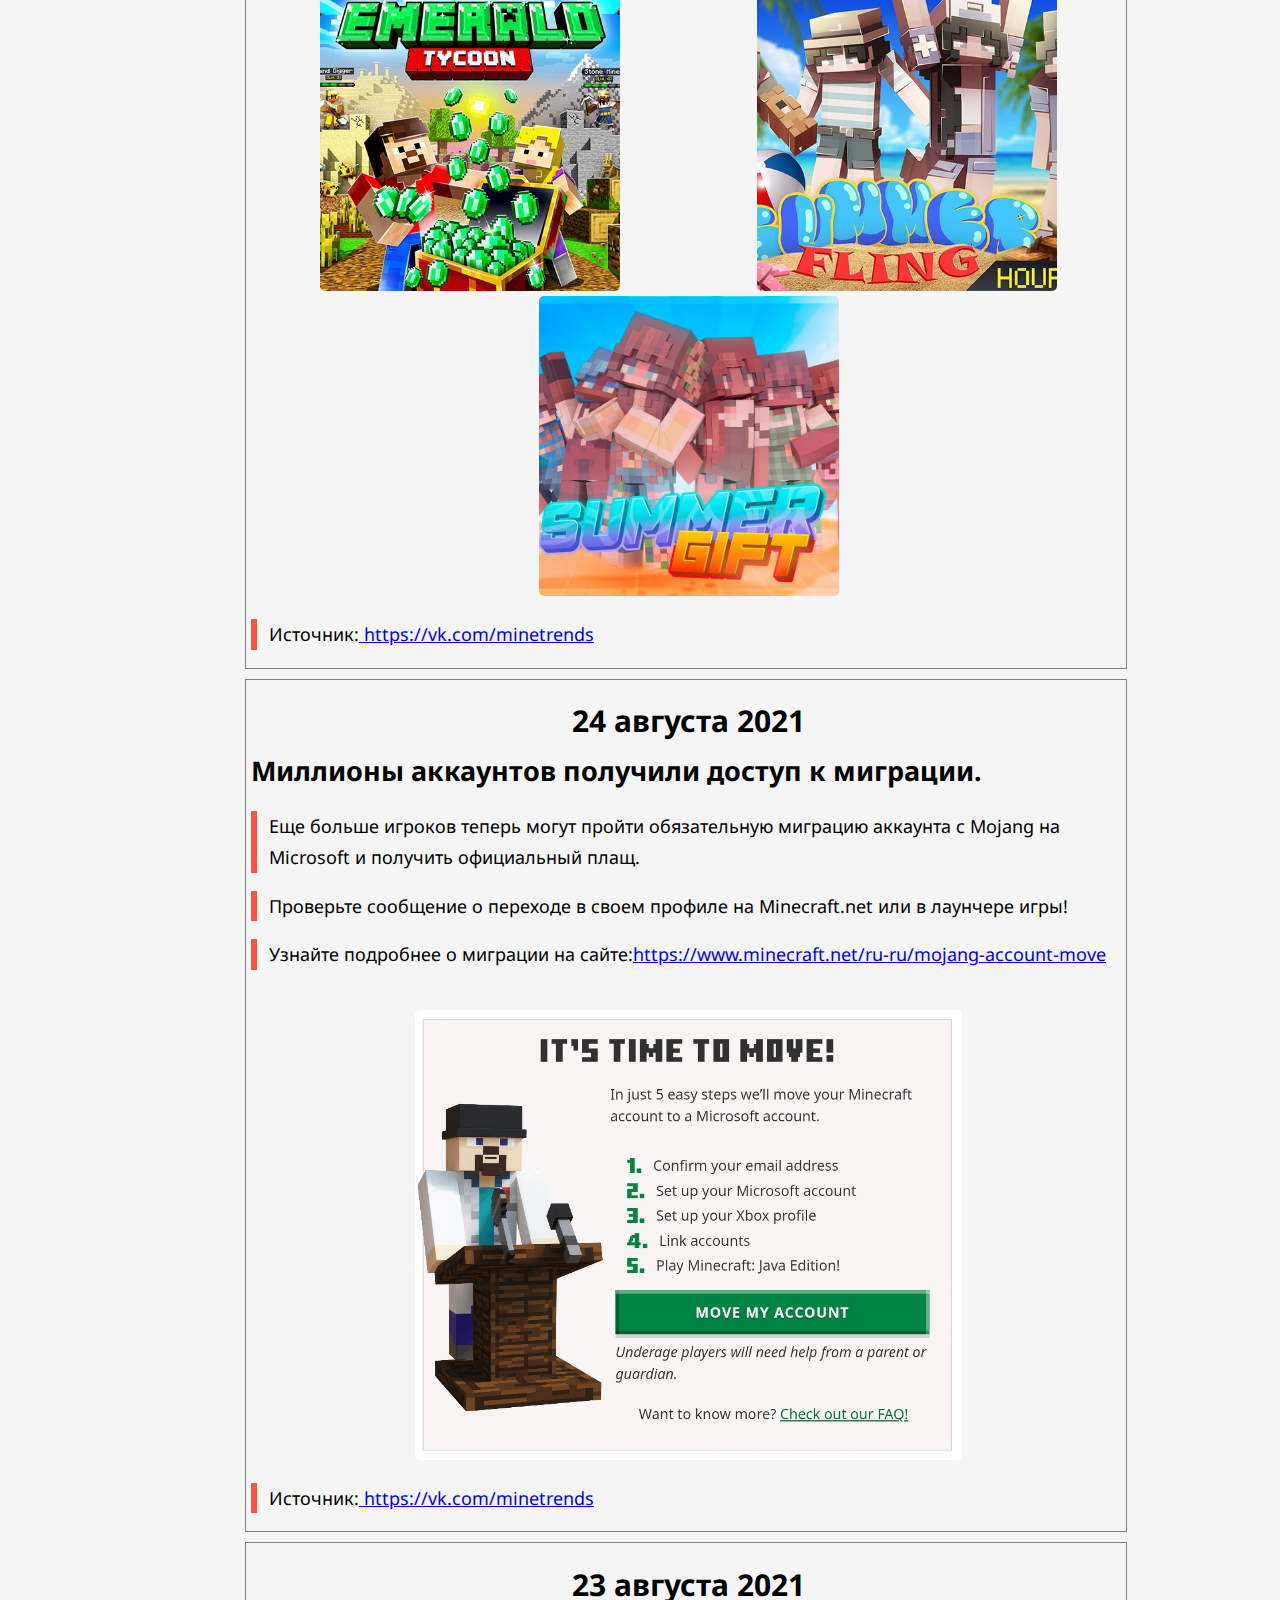
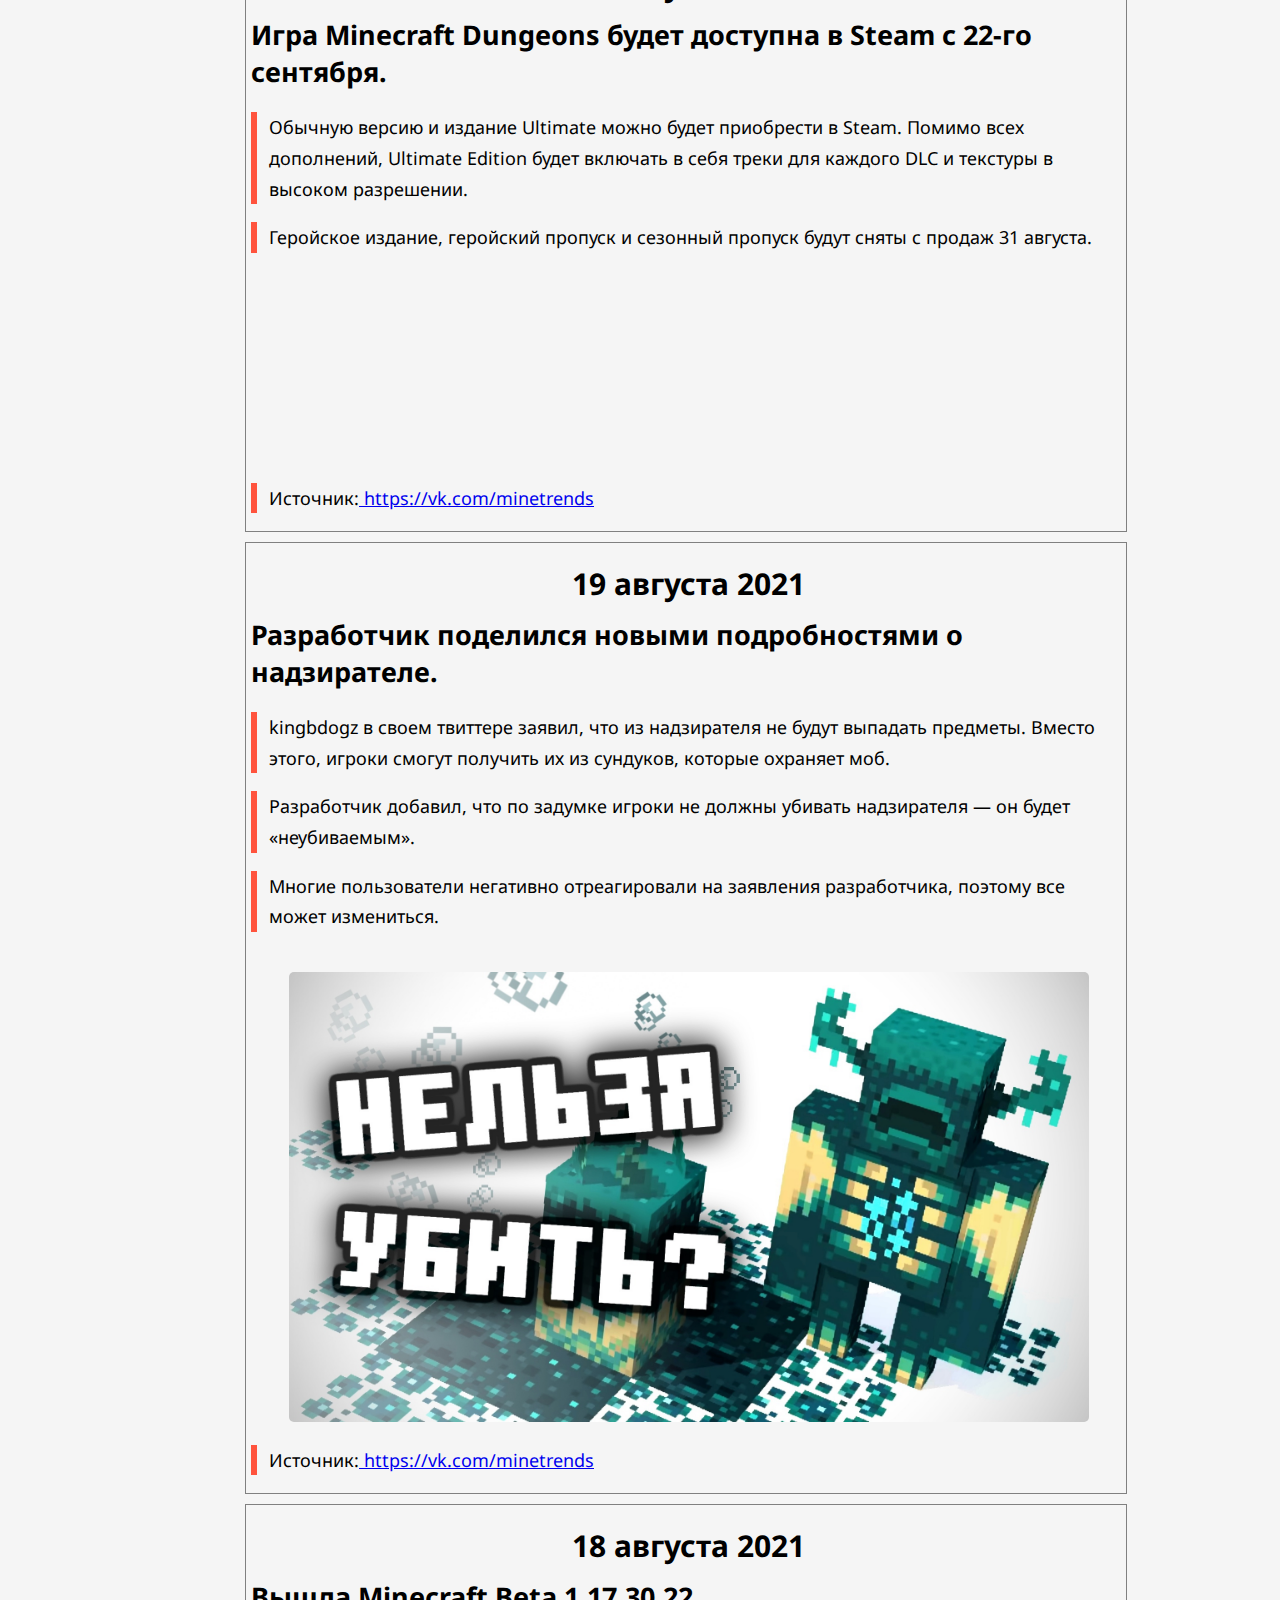
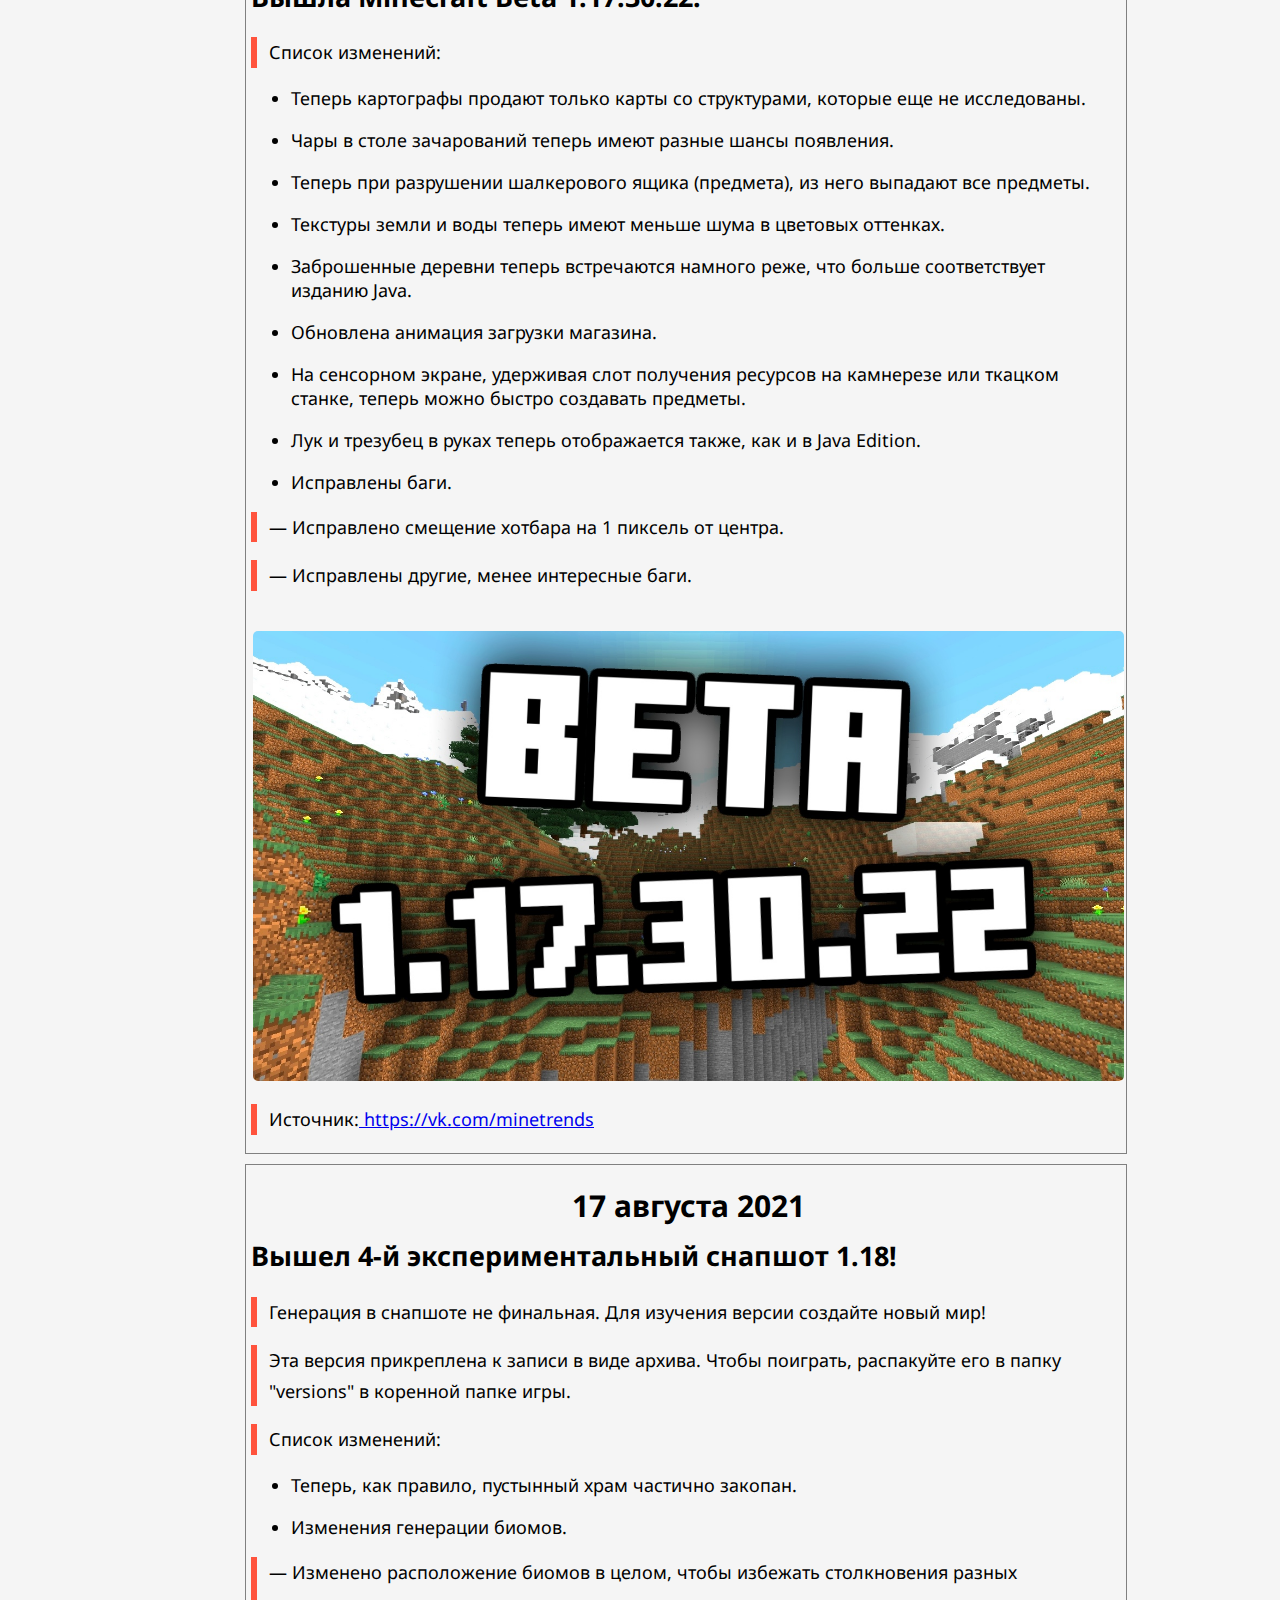
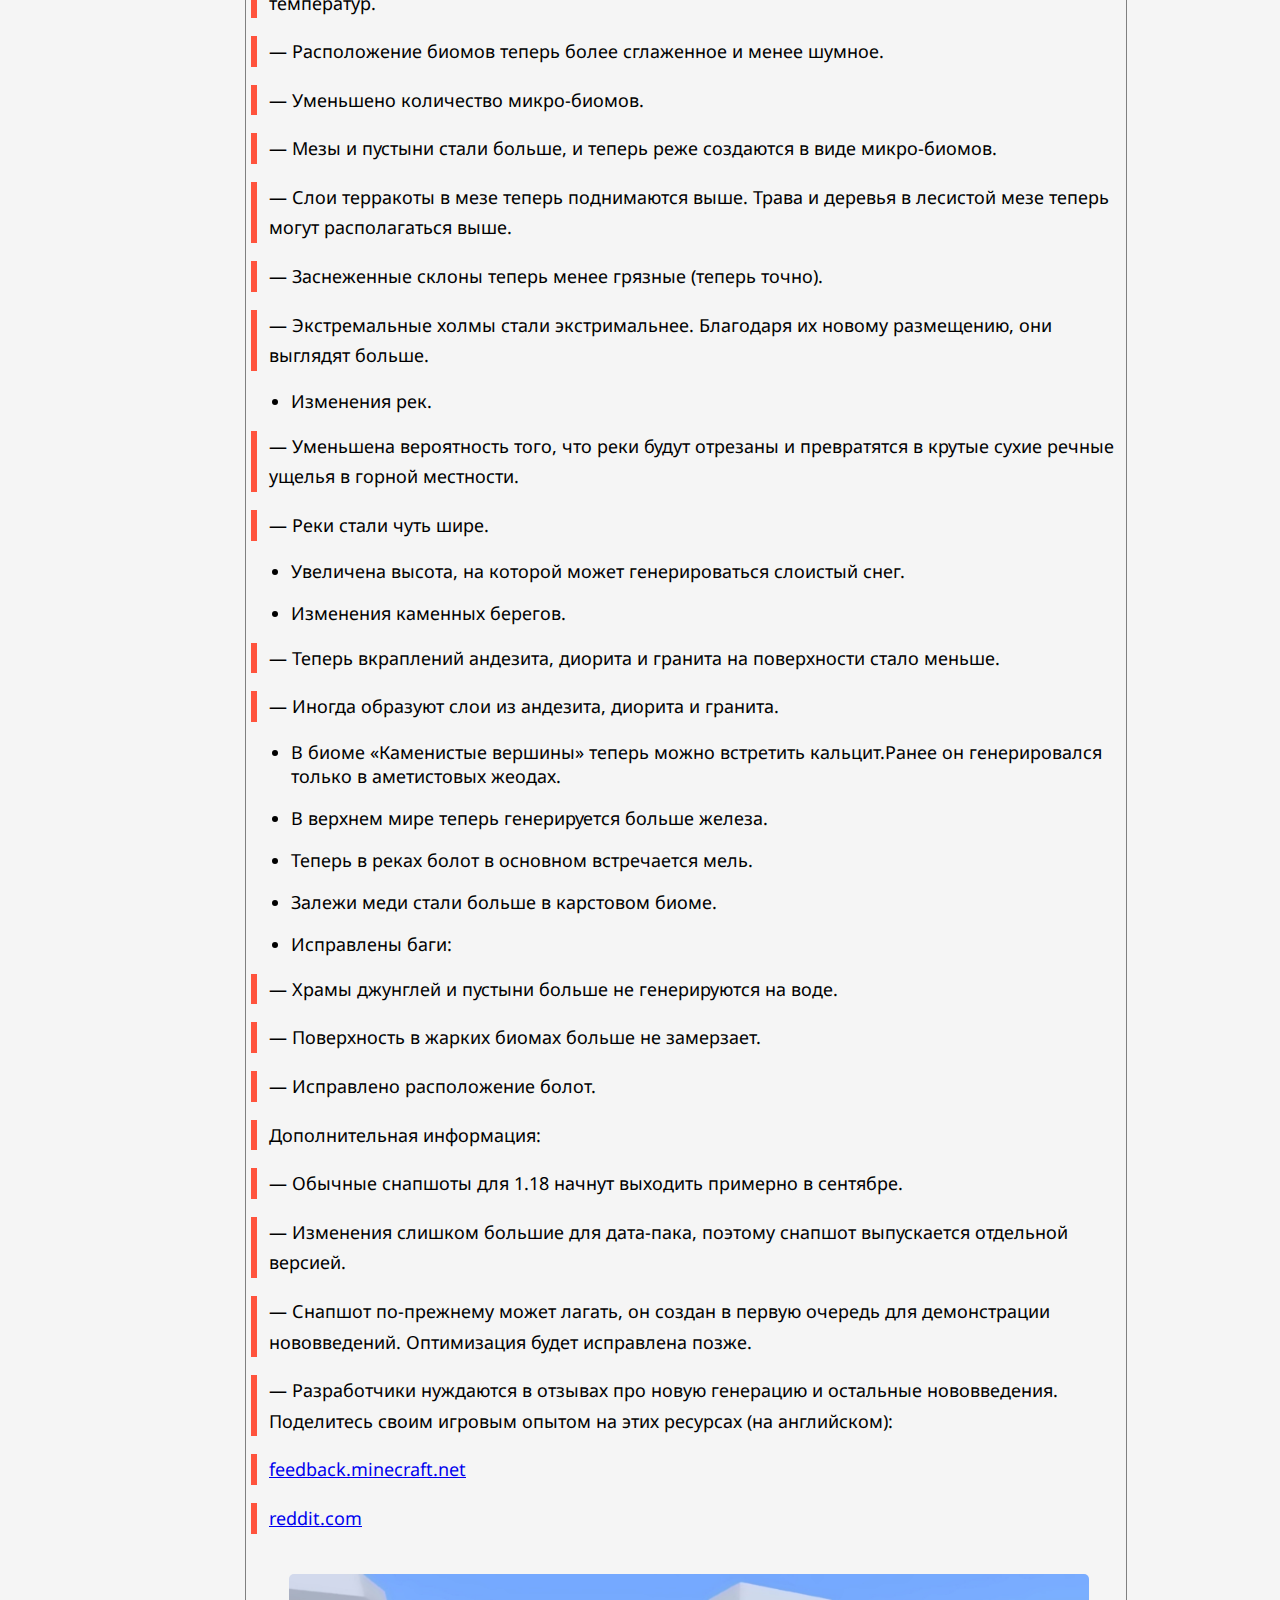
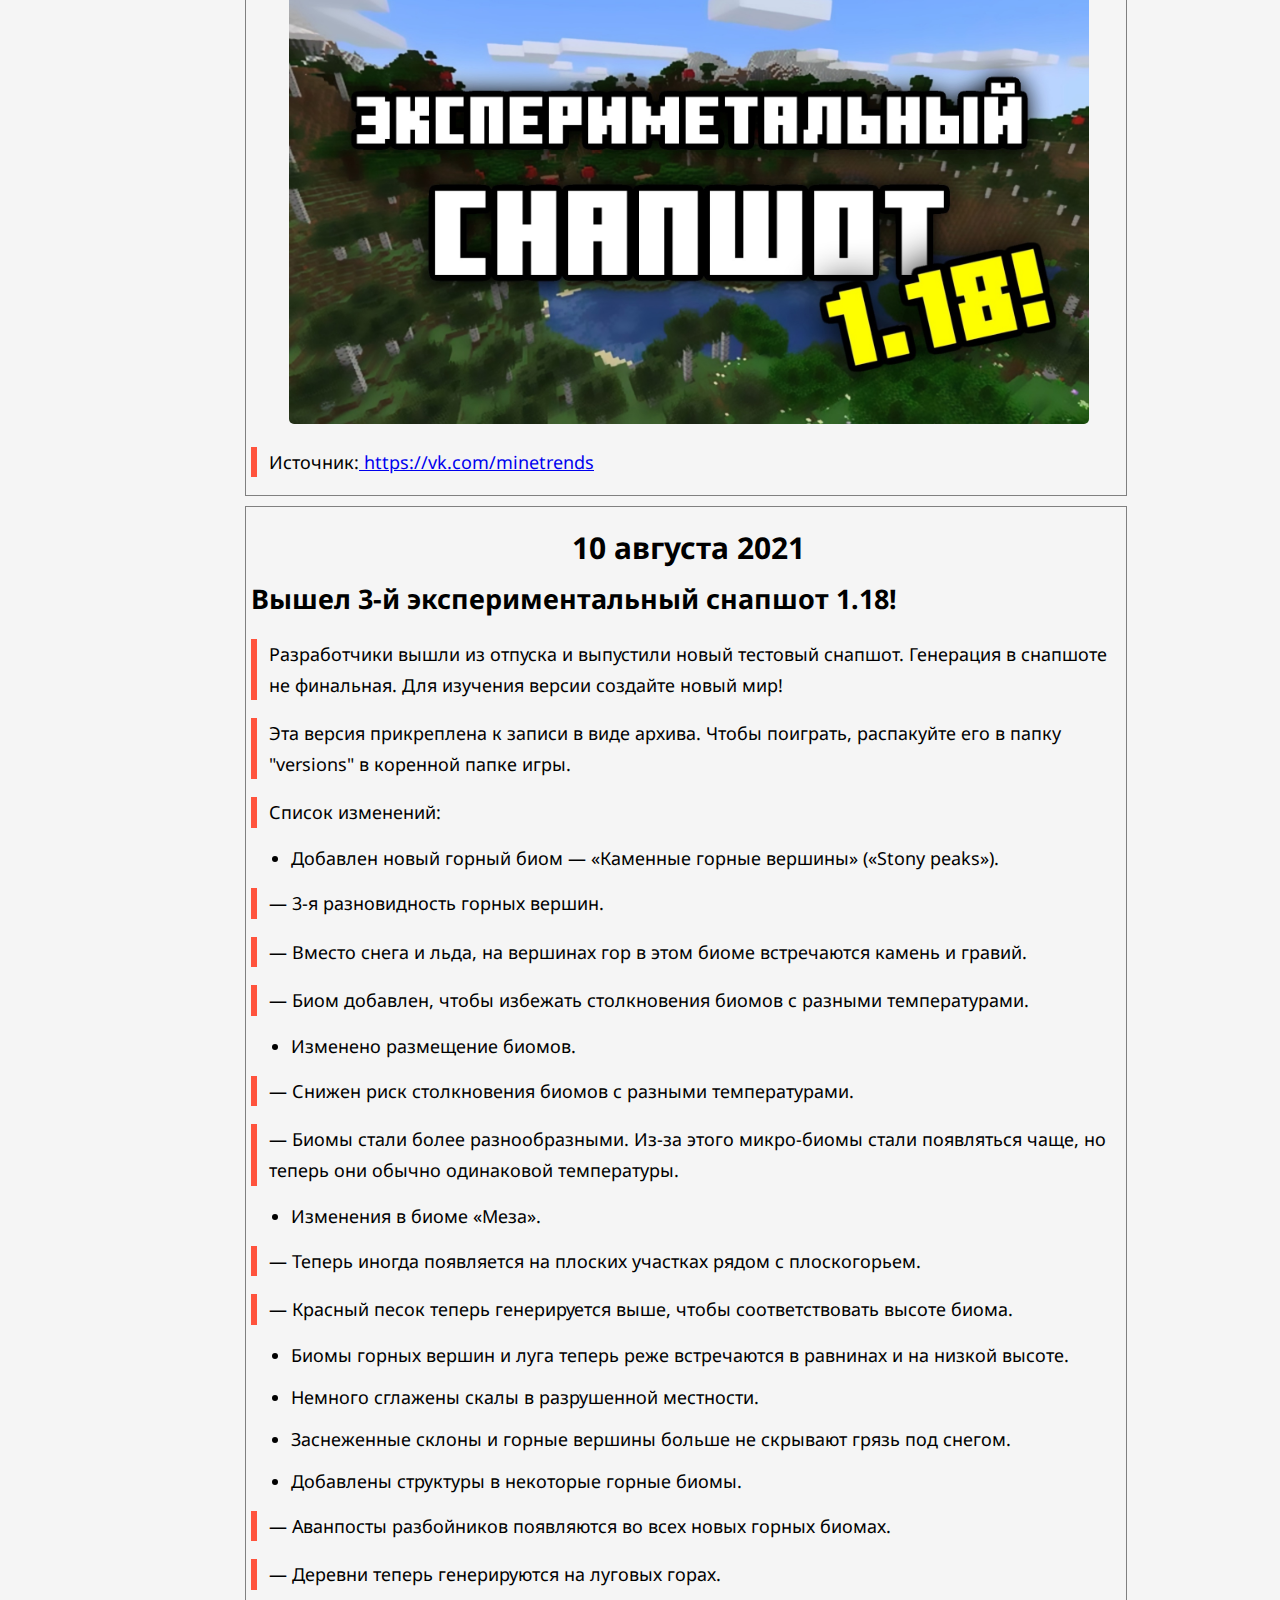
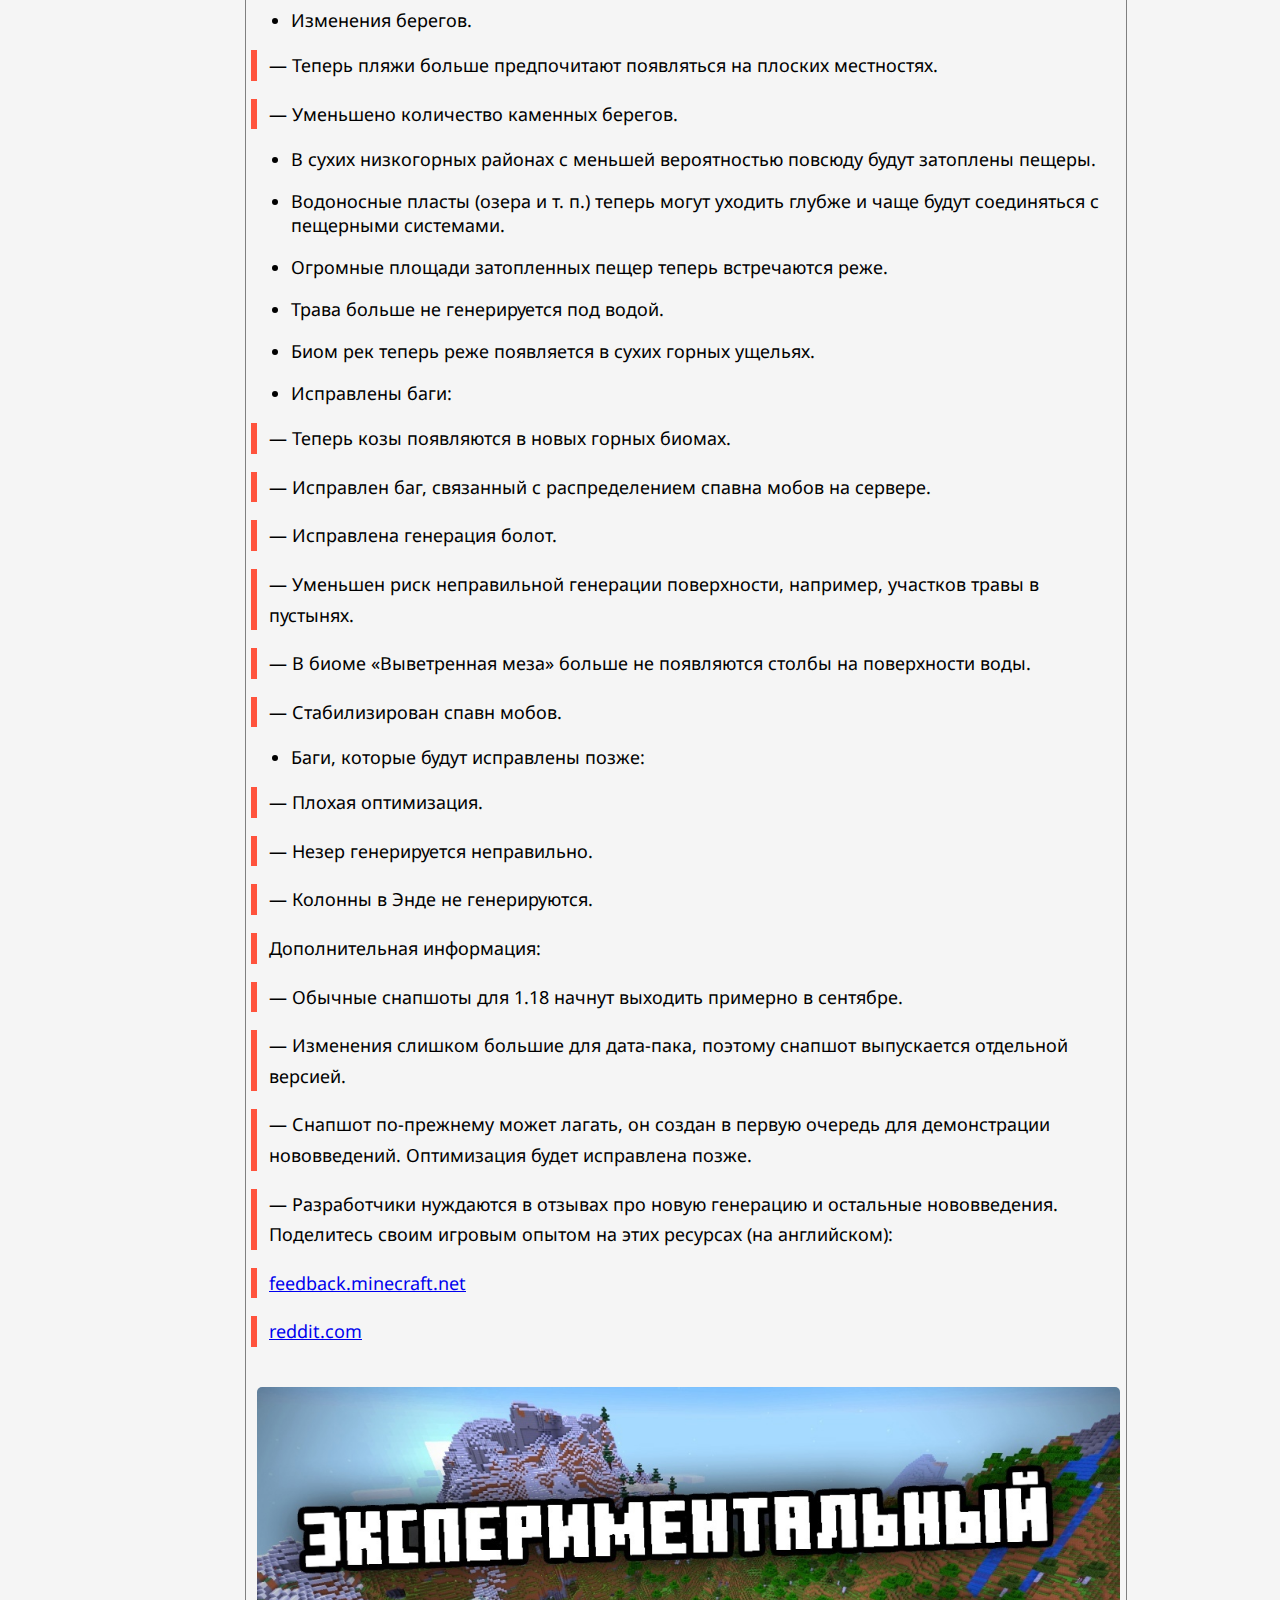
==== commit 73fa5e85: "Add files via upload" ====
--- a/index.html
+++ b/index.html
@@ -35,6 +35,34 @@
                 <div id="ramka">
                     <h1>26 августа 2021</h1>
 
+                    <h2>Голосование за судьбу биома.</h2>
+
+                    <p>Сегодня разработчик Henrik запустил голосование в твиттере: «Оставить биом "Окраина джунглей" или убрать? У нас нет времени что-то менять в нем, так что либо оставлять как есть, либо убирать совсем».</p>
+
+                    <p>«Окраина джунглей» — это редкий равнинный биом и является переходом к другим теплым и умеренным биомам.</p>
+
+                    <p>Как вы считаете, оставить биом или удалить из игры?                    </p>
+
+                    <p>Проголосуйте по ссылке:<a href="https://twitter.com/henrikkniberg/status/1430912589375094787?s=19">https://twitter.com/henrikkniberg/status/1430912589375094787?s=19</a></p>
+
+                    <div class="galleryM">
+                        <a target="_blank" href="images/o4fhSU9eIAc.jpg">
+                            <img src="images/o4fhSU9eIAc.jpg">
+                        </a>
+                        <a target="_blank" href="images/EmavdlX4ahw.jpg">
+                            <img src="images/EmavdlX4ahw.jpg">
+                        </a>
+                        <a target="_blank" href="images/_YzEqWL_VMg.jpg">
+                            <img src="images/_YzEqWL_VMg.jpg">
+                        </a>
+                    </div>
+                    <p>Источник:<a href="https://vk.com/minetrends"> https://vk.com/minetrends</a></p>
+                    
+                </div>
+
+                <div id="ramka">
+                    <h1>26 августа 2021</h1>
+
                     <h2>Игроки обнаружили утечку файлов из версии 1.18.</h2>
 
                     <p>В последней бете для Bedrock'а были найдены названия и текстуры новых Скалк-блоков — «Скал-катализатора», «Скалк-крика» и «Скалк-жилы».</p>
